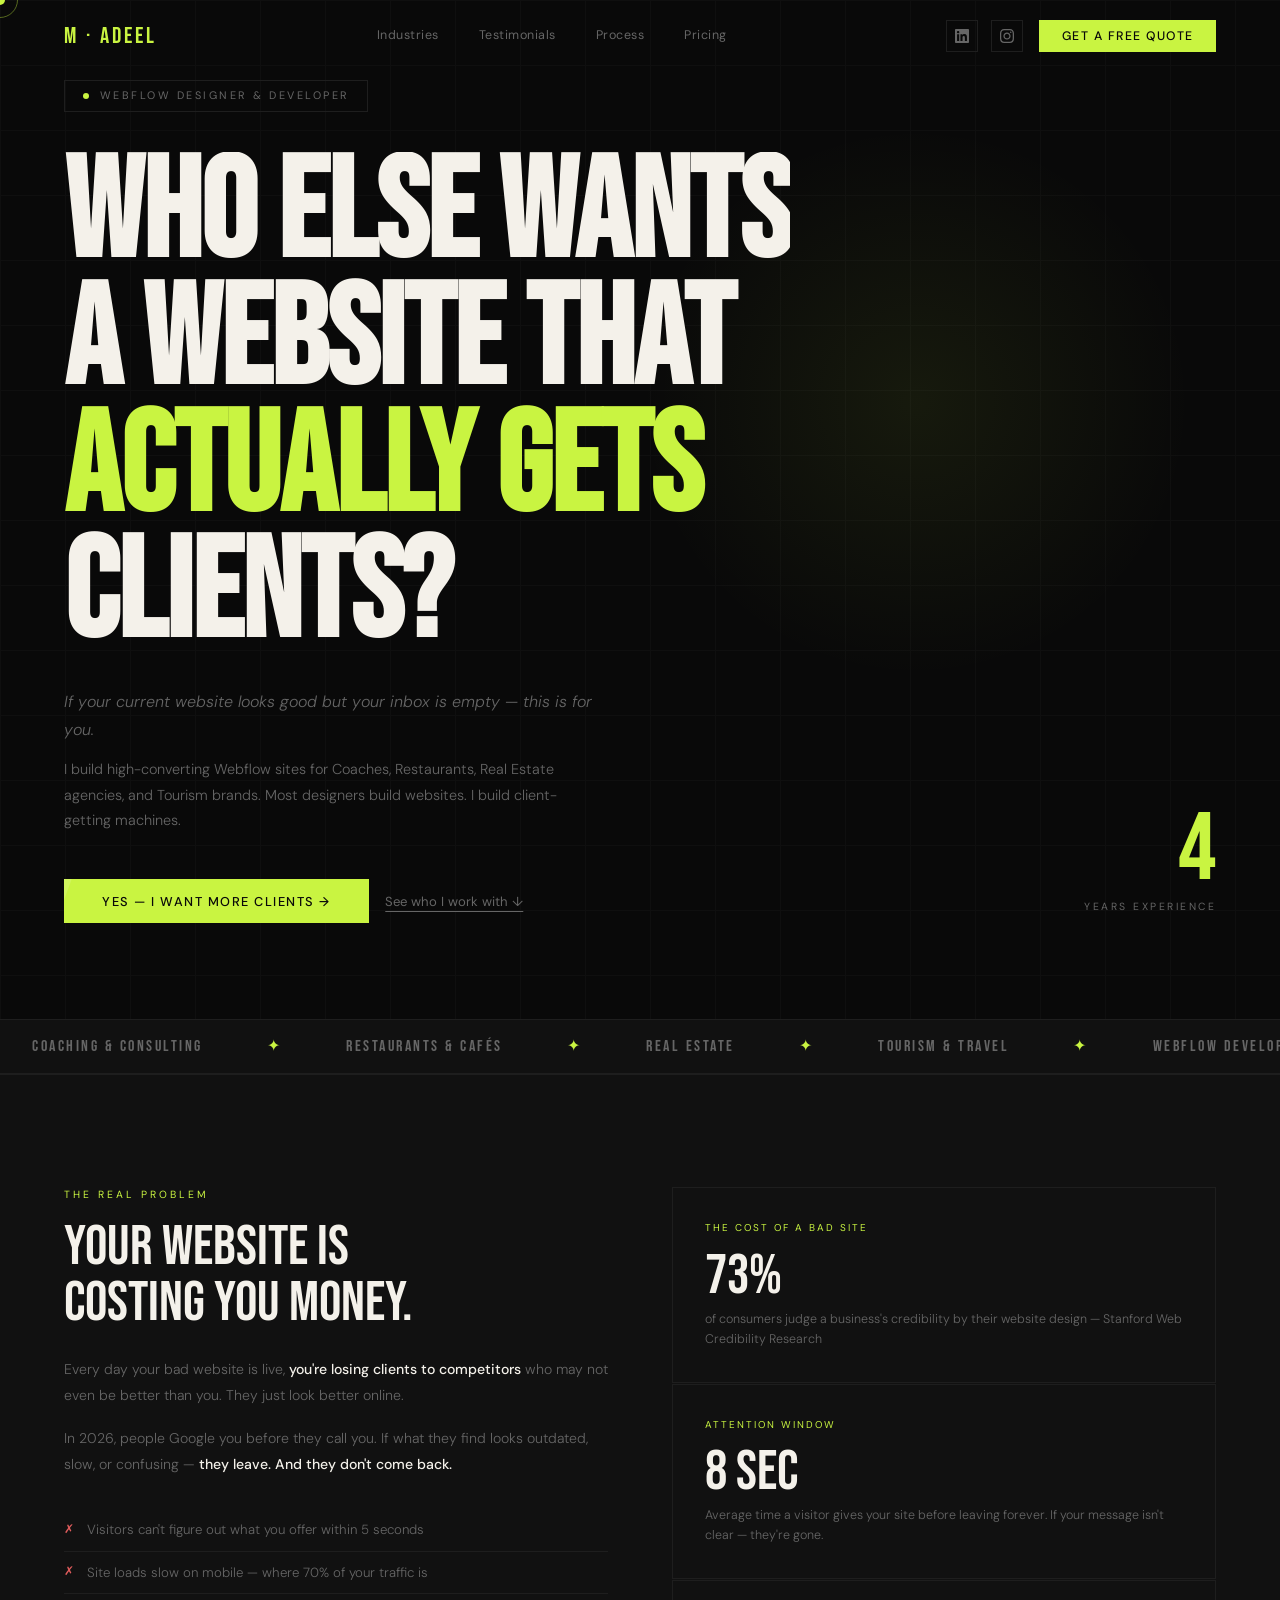
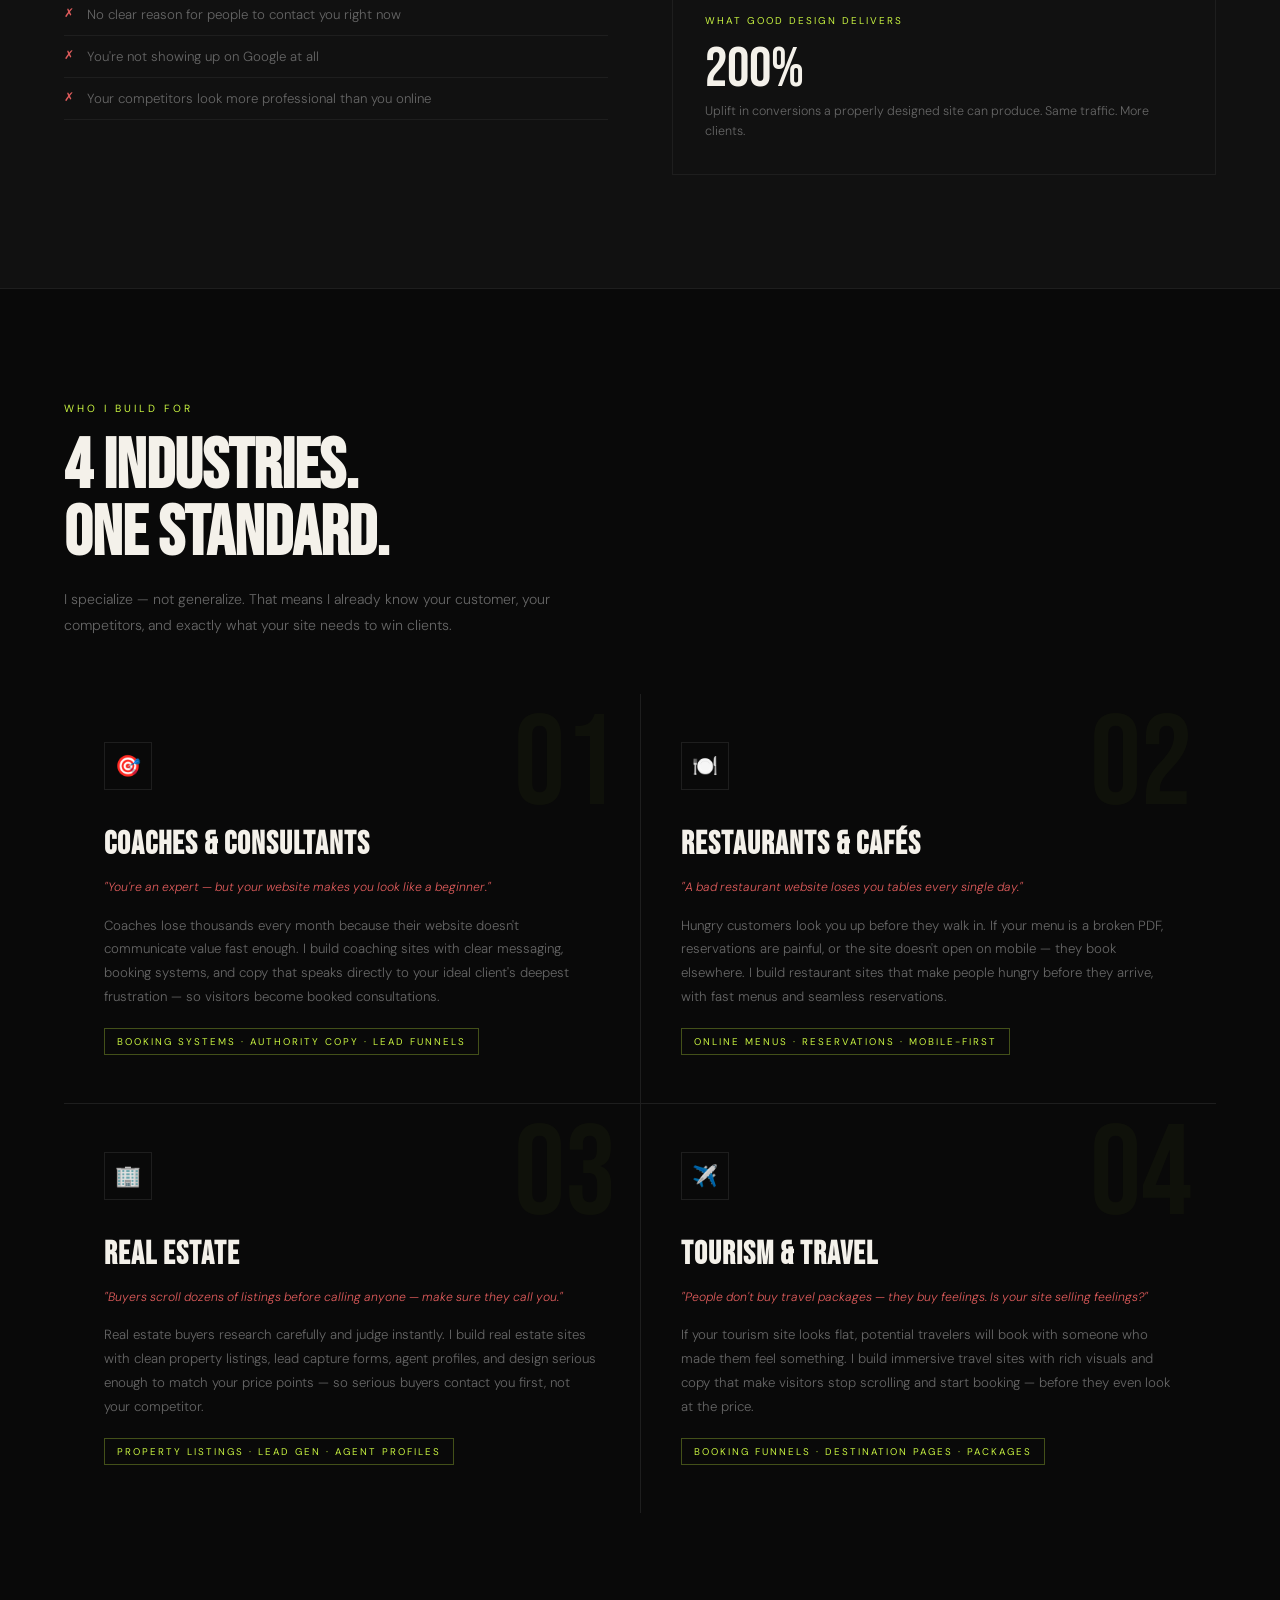
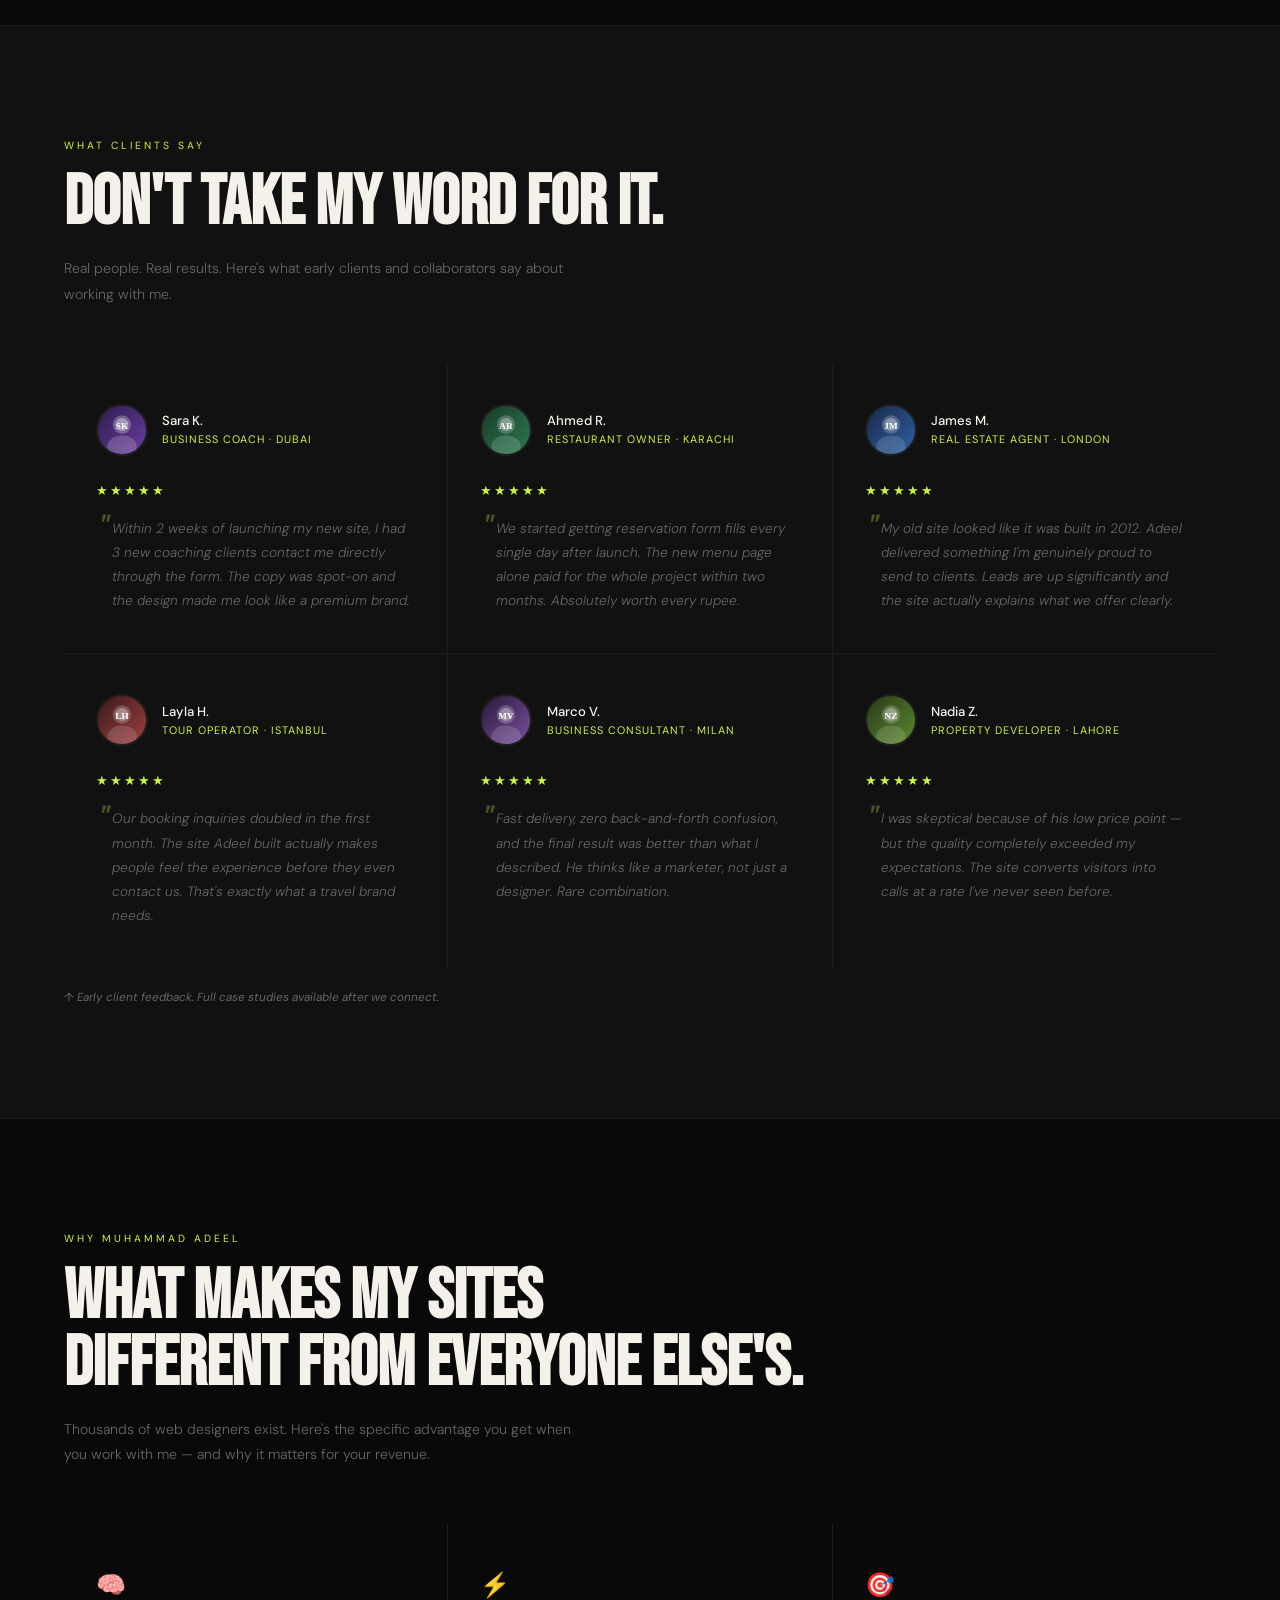
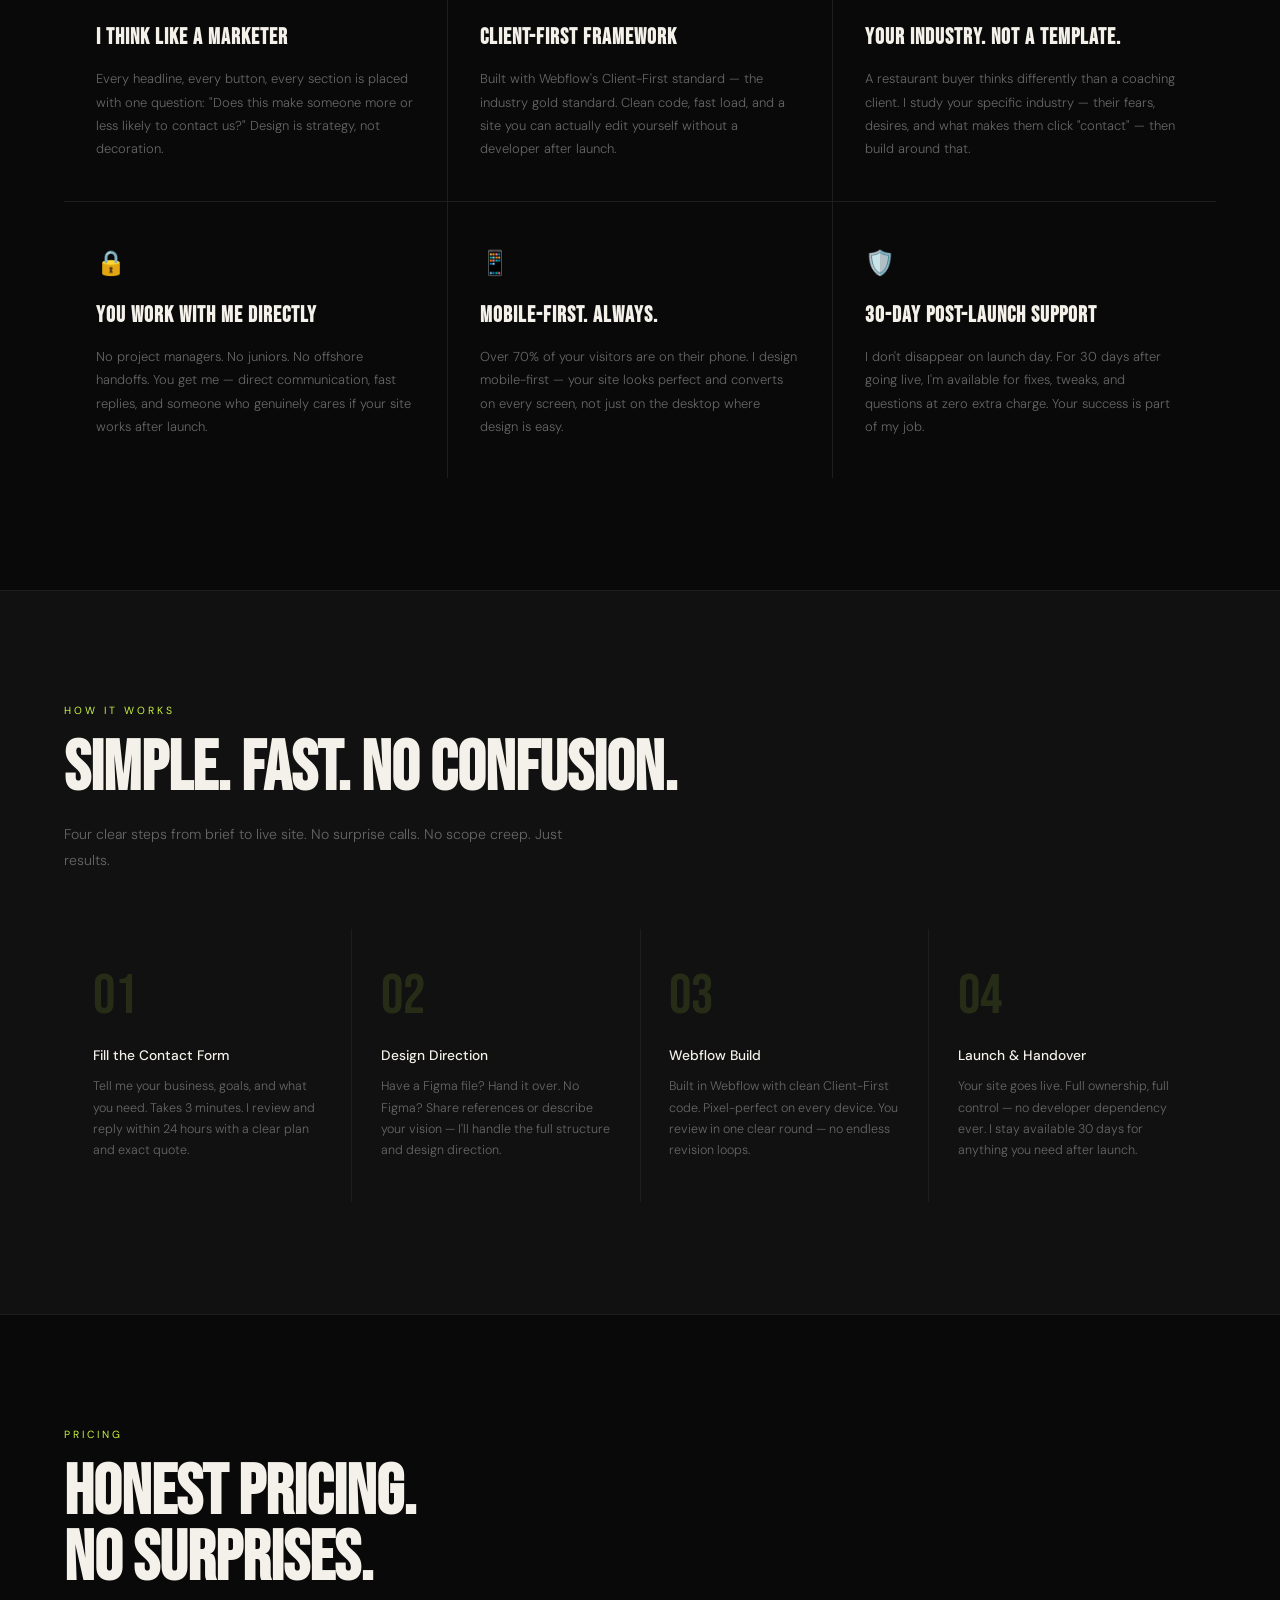
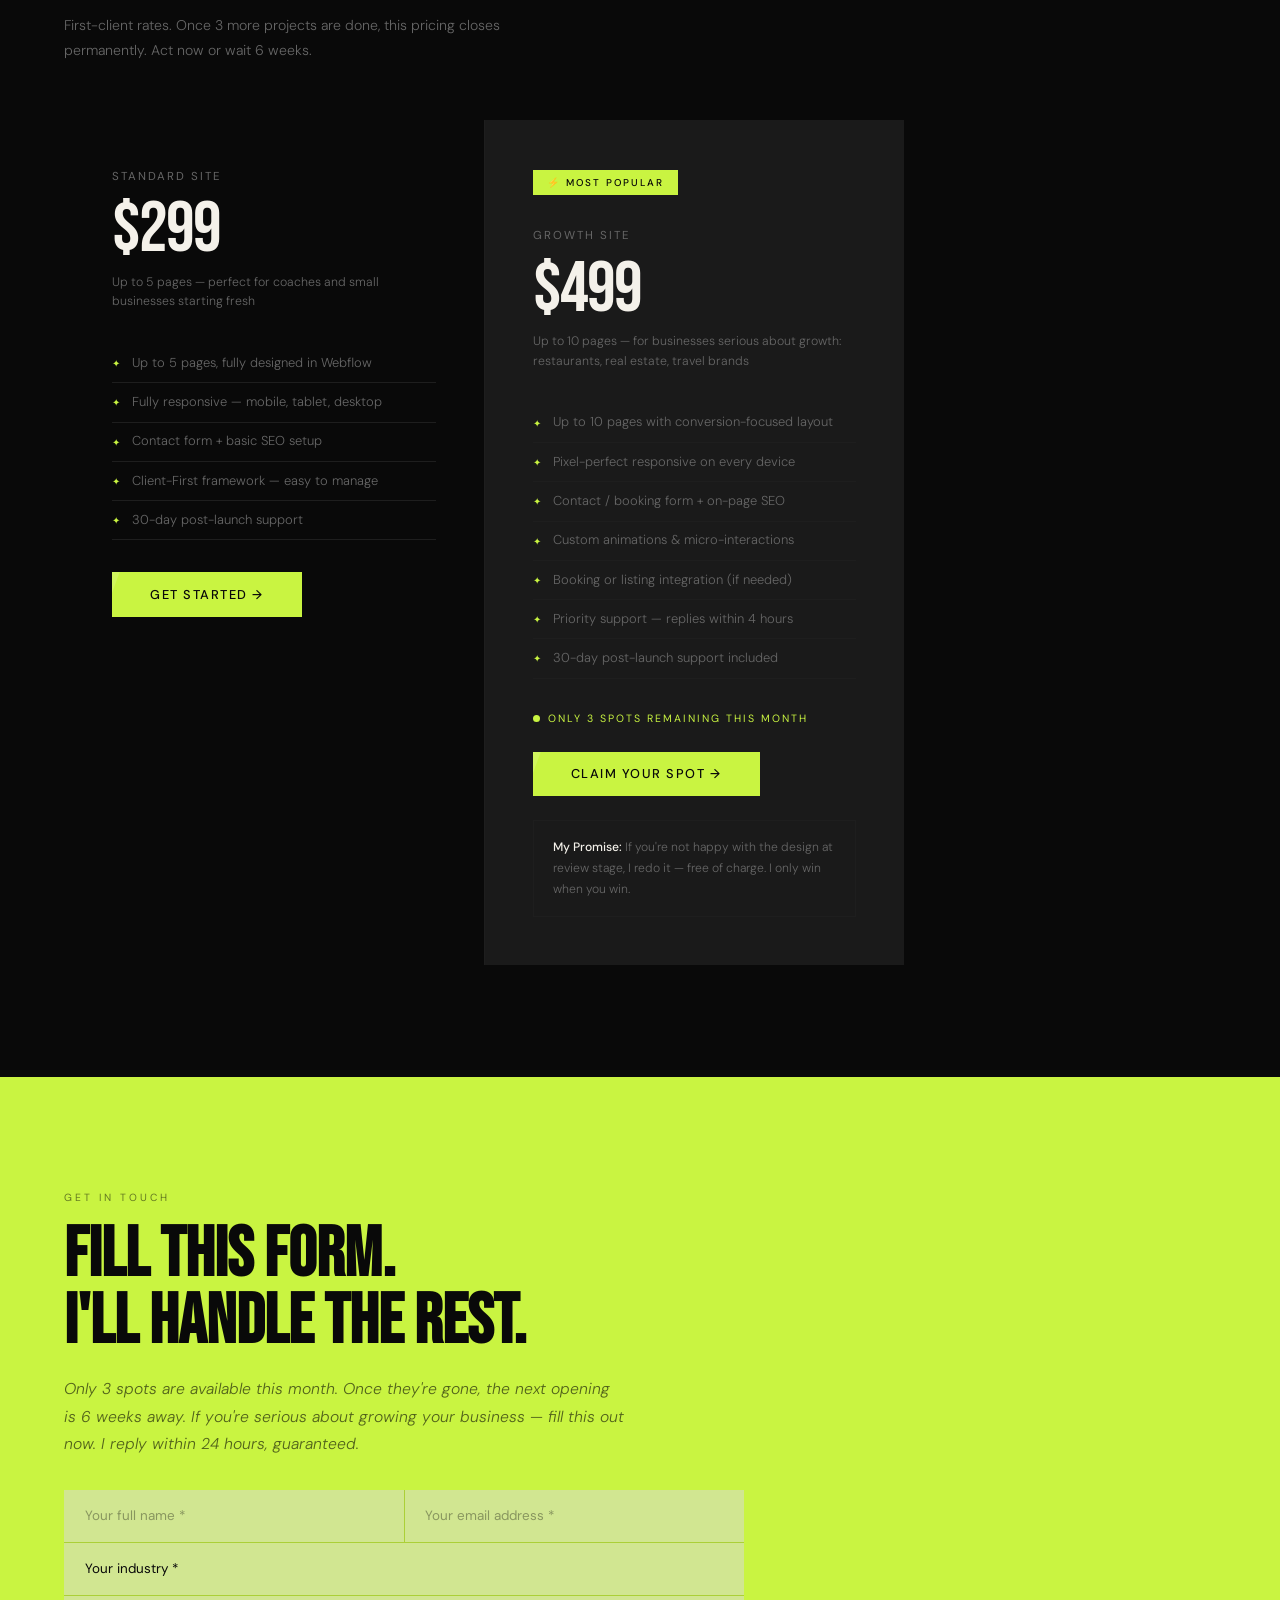
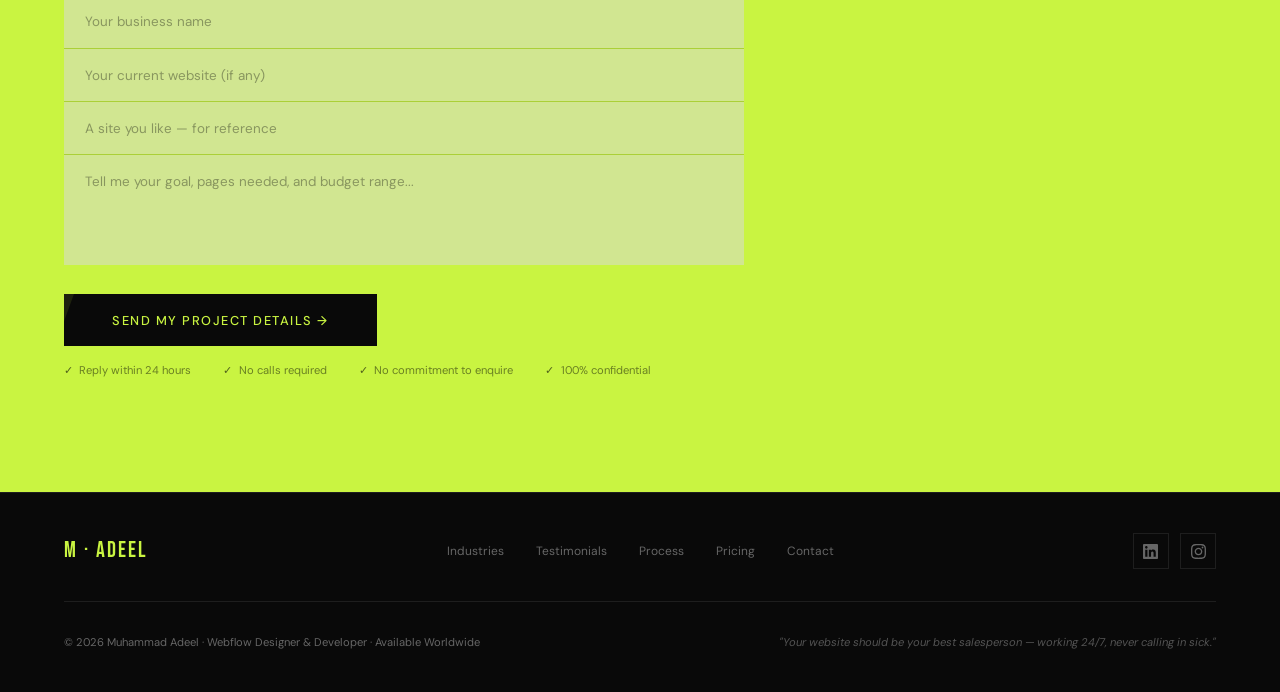
==== index.html @ 0ad1caeb "Rename index.html.html to index.html" ====
<!DOCTYPE html>
<html lang="en">
<head>
<meta charset="UTF-8"/>
<meta name="viewport" content="width=device-width, initial-scale=1.0"/>
<title>Muhammad Adeel — Webflow Designer & Developer</title>
<link href="https://fonts.googleapis.com/css2?family=Bebas+Neue&family=DM+Sans:ital,wght@0,300;0,400;0,500;1,300&display=swap" rel="stylesheet"/>
<style>
/* ═══════════════════════════════
   RESET & ROOT
═══════════════════════════════ */
*{margin:0;padding:0;box-sizing:border-box}
:root{
  --black:#090909;
  --white:#f4f1ea;
  --accent:#c9f441;
  --gray:#111;
  --gray2:#1a1a1a;
  --muted:#666;
  --border:#1e1e1e;
  --ease-out:cubic-bezier(0.22,1,0.36,1);
}
html{scroll-behavior:smooth}
body{background:var(--black);color:var(--white);font-family:'DM Sans',sans-serif;overflow-x:hidden;line-height:1.6;cursor:none}
a{color:inherit;text-decoration:none}
button{font-family:'DM Sans',sans-serif;cursor:none}

/* ═══════════════════════════════
   CUSTOM CURSOR
═══════════════════════════════ */
.cursor{
  position:fixed;width:10px;height:10px;
  background:var(--accent);border-radius:50%;
  pointer-events:none;z-index:9999;
  transform:translate(-50%,-50%);
  transition:transform 0.08s var(--ease-out),width 0.25s var(--ease-out),height 0.25s var(--ease-out),opacity 0.2s;
}
.cursor-ring{
  position:fixed;width:36px;height:36px;
  border:1px solid rgba(201,244,65,0.4);border-radius:50%;
  pointer-events:none;z-index:9998;
  transform:translate(-50%,-50%);
  transition:transform 0.18s var(--ease-out),width 0.3s var(--ease-out),height 0.3s var(--ease-out);
}
.cursor.hovered{width:6px;height:6px;opacity:0.6}
.cursor-ring.hovered{width:52px;height:52px;border-color:rgba(201,244,65,0.6)}

/* ═══════════════════════════════
   NAV
═══════════════════════════════ */
nav{
  position:fixed;top:0;left:0;right:0;z-index:500;
  padding:1.1rem 4rem;
  display:flex;align-items:center;justify-content:space-between;
  border-bottom:1px solid transparent;
  transition:border-color 0.4s,background 0.4s,backdrop-filter 0.4s;
}
nav.scrolled{
  border-bottom-color:var(--border);
  background:rgba(9,9,9,0.97);backdrop-filter:blur(16px);
}
.logo{
  font-family:'Bebas Neue',sans-serif;font-size:1.45rem;
  letter-spacing:3px;color:var(--accent);
  transition:letter-spacing 0.3s var(--ease-out);
}
.logo:hover{letter-spacing:5px}
.nav-links{display:flex;gap:2.5rem;font-size:.78rem;letter-spacing:.5px;color:var(--muted)}
.nav-links a{
  position:relative;transition:color 0.2s;
}
.nav-links a::after{
  content:'';position:absolute;bottom:-3px;left:0;right:0;
  height:1px;background:var(--accent);
  transform:scaleX(0);transform-origin:left;
  transition:transform 0.3s var(--ease-out);
}
.nav-links a:hover{color:var(--white)}
.nav-links a:hover::after{transform:scaleX(1)}
.nav-social{display:flex;gap:.8rem;align-items:center}
.nav-social a{
  display:flex;align-items:center;justify-content:center;
  width:32px;height:32px;border:1px solid var(--border);
  transition:border-color 0.2s,background 0.2s,transform 0.2s;
}
.nav-social a:hover{border-color:var(--accent);background:var(--accent);transform:translateY(-2px)}
.nav-social a:hover svg{fill:var(--black)}
.nav-social svg{width:14px;height:14px;fill:var(--muted);transition:fill 0.2s}
.nav-right{display:flex;align-items:center;gap:1rem}
.nav-cta{
  background:var(--accent);color:var(--black);
  padding:.48rem 1.4rem;font-size:.77rem;font-weight:500;
  letter-spacing:1.5px;text-transform:uppercase;border:none;
  transition:transform 0.2s var(--ease-out),box-shadow 0.2s;
}
.nav-cta:hover{transform:translateY(-2px);box-shadow:0 8px 24px rgba(201,244,65,0.25)}
.nav-cta:active{transform:translateY(0)}

/* ═══════════════════════════════
   HERO
═══════════════════════════════ */
.hero{
  min-height:100vh;display:flex;align-items:flex-end;
  padding:0 4rem 6rem;position:relative;overflow:hidden;
  padding-top:80px; /* clears fixed nav height */
}
.hero-grid{
  position:absolute;inset:0;
  background-image:linear-gradient(var(--border) 1px,transparent 1px),linear-gradient(90deg,var(--border) 1px,transparent 1px);
  background-size:65px 65px;opacity:.3;
  animation:gridshift 20s linear infinite;
}
@keyframes gridshift{from{background-position:0 0}to{background-position:65px 65px}}
.hero-glow{
  position:absolute;top:10%;right:5%;
  width:600px;height:600px;
  background:radial-gradient(circle,rgba(201,244,65,.07) 0%,transparent 65%);
  pointer-events:none;
  animation:breathe 6s ease-in-out infinite;
}
@keyframes breathe{0%,100%{transform:scale(1);opacity:1}50%{transform:scale(1.1);opacity:.7}}
.hero-content{position:relative;z-index:2;max-width:980px}
.hero-eyebrow{
  display:inline-flex;align-items:center;gap:.7rem;
  border:1px solid var(--border);
  font-size:.68rem;letter-spacing:2.5px;text-transform:uppercase;
  color:var(--muted);padding:.4rem 1.1rem;margin-bottom:2.5rem;
  opacity:0;animation:fadeUp 0.8s 0.2s var(--ease-out) forwards;
}
.hero-eyebrow .dot{
  width:6px;height:6px;background:var(--accent);border-radius:50%;
  animation:blink 2s ease-in-out infinite;
}
.hero-title{
  font-family:'Bebas Neue',sans-serif;
  font-size:clamp(4.5rem,11vw,10.5rem);
  line-height:.9;letter-spacing:-1px;margin-bottom:1.8rem;
  overflow:hidden;
}
.hero-title .line{
  display:block;opacity:0;transform:translateY(110%);
}
.hero-title .line:nth-child(1){animation:lineUp 0.9s 0.4s var(--ease-out) forwards}
.hero-title .line:nth-child(2){animation:lineUp 0.9s 0.55s var(--ease-out) forwards}
.hero-title .line:nth-child(3){animation:lineUp 0.9s 0.7s var(--ease-out) forwards}
.hero-title .line:nth-child(4){animation:lineUp 0.9s 0.85s var(--ease-out) forwards}
.hero-title .accent{color:var(--accent)}
.hero-hook{
  font-size:1rem;font-style:italic;color:var(--muted);
  max-width:540px;line-height:1.75;margin-bottom:.8rem;font-weight:300;
  opacity:0;animation:fadeUp 0.8s 1s var(--ease-out) forwards;
}
.hero-sub{
  font-size:.9rem;color:var(--muted);max-width:500px;
  line-height:1.8;margin-bottom:2.8rem;font-weight:300;
  opacity:0;animation:fadeUp 0.8s 1.15s var(--ease-out) forwards;
}
.hero-btns{
  display:flex;gap:1rem;align-items:center;flex-wrap:wrap;
  opacity:0;animation:fadeUp 0.8s 1.3s var(--ease-out) forwards;
}
.btn-primary{
  background:var(--accent);color:var(--black);
  padding:.85rem 2.4rem;font-size:.8rem;font-weight:500;
  letter-spacing:1.5px;text-transform:uppercase;border:none;display:inline-block;
  position:relative;overflow:hidden;
  transition:transform 0.2s var(--ease-out),box-shadow 0.2s;
}
.btn-primary::after{
  content:'';position:absolute;inset:0;
  background:rgba(255,255,255,0.15);
  transform:translateX(-100%) skewX(-20deg);
  transition:transform 0.5s var(--ease-out);
}
.btn-primary:hover::after{transform:translateX(110%) skewX(-20deg)}
.btn-primary:hover{transform:translateY(-3px);box-shadow:0 12px 32px rgba(201,244,65,0.3)}
.btn-ghost{
  border:none;color:var(--muted);background:none;
  font-size:.82rem;text-decoration:underline;
  text-underline-offset:5px;display:inline-block;
  transition:color 0.2s;
}
.btn-ghost:hover{color:var(--white)}
.hero-badge{
  position:absolute;right:4rem;bottom:6.5rem;text-align:right;
  opacity:0;animation:fadeUp 0.8s 1.5s var(--ease-out) forwards;
}
.hero-badge .num{
  font-family:'Bebas Neue',sans-serif;font-size:6rem;
  color:var(--accent);line-height:1;
}
.hero-badge .label{
  font-size:.65rem;letter-spacing:2.5px;text-transform:uppercase;color:var(--muted);
}
@keyframes fadeUp{from{opacity:0;transform:translateY(20px)}to{opacity:1;transform:translateY(0)}}
@keyframes lineUp{from{opacity:0;transform:translateY(110%)}to{opacity:1;transform:translateY(0)}}

/* ═══════════════════════════════
   MARQUEE
═══════════════════════════════ */
.marquee-wrap{
  border-top:1px solid var(--border);border-bottom:1px solid var(--border);
  padding:.85rem 0;overflow:hidden;background:var(--gray);
}
.marquee-inner{display:flex;white-space:nowrap;animation:ticker 22s linear infinite}
.marquee-inner span{font-family:'Bebas Neue',sans-serif;font-size:1rem;letter-spacing:2.5px;color:var(--muted);padding:0 2rem}
.marquee-inner .dot{color:var(--accent)}
@keyframes ticker{from{transform:translateX(0)}to{transform:translateX(-50%)}}

/* ═══════════════════════════════
   SECTION COMMONS
═══════════════════════════════ */
section{padding:7rem 4rem}
.s-label{font-size:.65rem;letter-spacing:3px;text-transform:uppercase;color:var(--accent);margin-bottom:1rem}
.s-title{font-family:'Bebas Neue',sans-serif;font-size:clamp(2.8rem,5.5vw,5rem);line-height:.95;margin-bottom:1.2rem}
.s-sub{font-size:.88rem;color:var(--muted);max-width:520px;line-height:1.82;margin-bottom:3.5rem;font-weight:300}

/* ═══════════════════════════════
   PAIN SECTION
═══════════════════════════════ */
.pain{background:var(--gray);border-top:1px solid var(--border)}
.pain-inner{display:grid;grid-template-columns:1fr 1fr;gap:4rem;align-items:start}
.pain-copy .big-q{font-family:'Bebas Neue',sans-serif;font-size:3.5rem;line-height:1;margin-bottom:1.5rem}
.pain-copy p{font-size:.88rem;color:var(--muted);line-height:1.88;margin-bottom:1rem;font-weight:300}
.pain-copy strong{color:var(--white);font-weight:500}
.pain-list{list-style:none;margin-top:2rem}
.pain-list li{
  font-size:.83rem;color:var(--muted);
  padding:.62rem 0;border-bottom:1px solid var(--border);
  display:flex;gap:.8rem;align-items:flex-start;font-weight:300;
  transition:color 0.2s,padding-left 0.2s;
}
.pain-list li:hover{color:var(--white);padding-left:.5rem}
.pain-list li::before{content:'✗';color:#e05c5c;font-size:.72rem;margin-top:.1rem;flex-shrink:0}
.proof-box{
  border:1px solid var(--border);padding:2rem;margin-bottom:1px;
  position:relative;overflow:hidden;
  transition:border-color 0.3s,transform 0.3s var(--ease-out);
}
.proof-box::before{
  content:'';position:absolute;inset:0;
  background:var(--accent);transform:scaleX(0);transform-origin:left;
  transition:transform 0.5s var(--ease-out);z-index:0;opacity:0.04;
}
.proof-box:hover{border-color:rgba(201,244,65,.35);transform:translateX(4px)}
.proof-box:hover::before{transform:scaleX(1)}
.proof-box>*{position:relative;z-index:1}
.proof-box .proof-label{font-size:.62px;letter-spacing:2px;text-transform:uppercase;color:var(--accent);margin-bottom:.8rem;font-size:.62rem}
.proof-box .proof-num{font-family:'Bebas Neue',sans-serif;font-size:3.5rem;line-height:1;color:var(--white);margin-bottom:.3rem}
.proof-box .proof-text{font-size:.78rem;color:var(--muted);font-weight:300}

/* ═══════════════════════════════
   INDUSTRIES
═══════════════════════════════ */
.industries{background:var(--black);border-top:1px solid var(--border)}
.ind-grid{display:grid;grid-template-columns:repeat(2,1fr);gap:1px;background:var(--border)}
.ind-card{
  background:var(--black);padding:3rem 2.5rem;
  position:relative;overflow:hidden;
  transition:background 0.35s;
}
.ind-card::after{
  content:'';position:absolute;bottom:0;left:0;right:0;
  height:2px;background:var(--accent);
  transform:scaleX(0);transform-origin:left;
  transition:transform 0.45s var(--ease-out);
}
.ind-card:hover{background:var(--gray2)}
.ind-card:hover::after{transform:scaleX(1)}
.ind-bg-num{
  font-family:'Bebas Neue',sans-serif;font-size:8rem;
  color:rgba(201,244,65,.035);position:absolute;top:.5rem;right:1.5rem;
  line-height:1;pointer-events:none;
  transition:color 0.4s,transform 0.4s var(--ease-out);
}
.ind-card:hover .ind-bg-num{color:rgba(201,244,65,.07);transform:scale(1.05)}
.ind-icon{
  width:48px;height:48px;border:1px solid var(--border);
  display:flex;align-items:center;justify-content:center;
  font-size:1.3rem;margin-bottom:1.8rem;
  transition:border-color 0.3s,transform 0.3s var(--ease-out);
}
.ind-card:hover .ind-icon{border-color:var(--accent);transform:rotate(-5deg) scale(1.1)}
.ind-card h3{font-family:'Bebas Neue',sans-serif;font-size:2rem;letter-spacing:1px;margin-bottom:.5rem}
.pain-hook{font-size:.76rem;color:#e05c5c;font-style:italic;margin-bottom:1rem;font-weight:300}
.ind-card p{font-size:.83rem;color:var(--muted);line-height:1.8;font-weight:300}
.ind-pill{
  display:inline-block;border:1px solid rgba(201,244,65,.3);
  color:var(--accent);font-size:.61rem;
  letter-spacing:2px;text-transform:uppercase;
  padding:.28rem .75rem;margin-top:1.2rem;
  transition:background 0.2s,color 0.2s;
}
.ind-pill:hover{background:var(--accent);color:var(--black)}

/* ═══════════════════════════════
   TESTIMONIALS with avatars
═══════════════════════════════ */
.proof-section{background:var(--gray);border-top:1px solid var(--border)}
.proof-grid{display:grid;grid-template-columns:repeat(3,1fr);gap:1px;background:var(--border)}
.proof-card{
  background:var(--gray);padding:2.5rem 2rem;
  transition:background 0.3s;position:relative;
}
.proof-card:hover{background:var(--gray2)}
/* Avatar image with initials fallback */
.avatar-wrap{display:flex;align-items:center;gap:.9rem;margin-bottom:1.5rem}
.avatar{
  width:52px;height:52px;border-radius:50%;
  overflow:hidden;border:2px solid var(--border);
  flex-shrink:0;position:relative;
  transition:border-color 0.3s,transform 0.3s var(--ease-out);
}
.proof-card:hover .avatar{border-color:var(--accent);transform:scale(1.06)}
.avatar img{width:100%;height:100%;object-fit:cover}
/* Fallback SVG avatars — unique for each person */
.av-sara{background:linear-gradient(135deg,#2d1b4e,#6b3fa0)}
.av-ahmed{background:linear-gradient(135deg,#1a3a2a,#2d7a4f)}
.av-james{background:linear-gradient(135deg,#1a2a4a,#2d5fa0)}
.av-layla{background:linear-gradient(135deg,#3a1a1a,#a04040)}
.av-marco{background:linear-gradient(135deg,#2a1a3a,#7a4fa0)}
.av-initial{
  width:100%;height:100%;
  display:flex;align-items:center;justify-content:center;
  font-family:'Bebas Neue',sans-serif;font-size:1.3rem;
  color:rgba(255,255,255,0.9);
}
.avatar-info{}
.avatar-name{font-size:.82rem;font-weight:500;color:var(--white)}
.avatar-role{font-size:.68rem;color:var(--accent);letter-spacing:1px;text-transform:uppercase}
.stars{color:var(--accent);font-size:.82rem;margin-bottom:1rem;letter-spacing:2px}
.quote{
  font-size:.85rem;color:var(--muted);line-height:1.78;
  font-style:italic;margin-bottom:0;font-weight:300;
  position:relative;padding-left:1rem;
}
.quote::before{
  content:'"';
  position:absolute;left:0;top:-.3rem;
  font-family:'Bebas Neue',sans-serif;font-size:2rem;
  color:rgba(201,244,65,0.3);line-height:1;
}

/* ═══════════════════════════════
   WHY
═══════════════════════════════ */
.why{background:var(--black);border-top:1px solid var(--border)}
.why-grid{display:grid;grid-template-columns:repeat(3,1fr);gap:1px;background:var(--border)}
.why-card{
  background:var(--black);padding:2.5rem 2rem;
  border-top:2px solid transparent;
  transition:border-color 0.3s,background 0.3s,transform 0.3s var(--ease-out);
}
.why-card:hover{border-top-color:var(--accent);background:var(--gray2);transform:translateY(-4px)}
.wicon{font-size:1.5rem;margin-bottom:1rem;display:block;transition:transform 0.3s var(--ease-out)}
.why-card:hover .wicon{transform:scale(1.2) rotate(-5deg)}
.why-card h4{font-family:'Bebas Neue',sans-serif;font-size:1.4rem;letter-spacing:1px;margin-bottom:.7rem}
.why-card p{font-size:.81rem;color:var(--muted);line-height:1.8;font-weight:300}

/* ═══════════════════════════════
   PROCESS
═══════════════════════════════ */
.process{background:var(--gray);border-top:1px solid var(--border)}
.proc-grid{display:grid;grid-template-columns:repeat(4,1fr);gap:1px;background:var(--border)}
.proc-step{
  background:var(--gray);padding:2.5rem 1.8rem;
  position:relative;overflow:hidden;
  transition:background 0.3s;
}
.proc-step::before{
  content:'';position:absolute;top:0;left:0;right:0;
  height:1px;background:var(--accent);
  transform:scaleX(0);transform-origin:left;
  transition:transform 0.5s var(--ease-out);
}
.proc-step:hover::before{transform:scaleX(1)}
.proc-step:hover{background:var(--gray2)}
.pnum{
  font-family:'Bebas Neue',sans-serif;font-size:3.5rem;
  color:rgba(201,244,65,.12);line-height:1;margin-bottom:1.2rem;
  transition:color 0.3s;
}
.proc-step:hover .pnum{color:rgba(201,244,65,.25)}
.proc-step h4{font-size:.86rem;font-weight:500;margin-bottom:.6rem}
.proc-step p{font-size:.78rem;color:var(--muted);line-height:1.72;font-weight:300}

/* ═══════════════════════════════
   PRICING
═══════════════════════════════ */
.pricing{background:var(--black);border-top:1px solid var(--border)}
.price-layout{display:grid;grid-template-columns:1fr 1fr;gap:1px;background:var(--border);max-width:840px}
.price-box{
  background:var(--black);padding:3rem;
  transition:background 0.3s;
}
.price-box.featured{background:var(--gray2)}
.price-box:hover{background:var(--gray2)}
.price-badge{
  background:var(--accent);color:var(--black);
  font-size:.62rem;letter-spacing:2px;text-transform:uppercase;
  padding:.3rem .9rem;display:inline-block;margin-bottom:2rem;font-weight:500;
}
.price-name{font-size:.72rem;letter-spacing:2px;text-transform:uppercase;color:var(--muted);margin-bottom:.5rem}
.price-num{font-family:'Bebas Neue',sans-serif;font-size:4.5rem;letter-spacing:-2px;line-height:1;margin-bottom:.4rem}
.price-note{font-size:.77rem;color:var(--muted);margin-bottom:2rem;font-weight:300}
.feat-list{list-style:none;margin-bottom:2rem}
.feat-list li{
  font-size:.81rem;color:var(--muted);
  padding:.55rem 0;border-bottom:1px solid var(--border);
  display:flex;gap:.75rem;align-items:flex-start;font-weight:300;
  transition:color 0.2s,padding-left 0.2s;
}
.feat-list li:hover{color:var(--white);padding-left:.3rem}
.feat-list li::before{content:'✦';color:var(--accent);font-size:.6rem;margin-top:.2rem;flex-shrink:0}
.spots{font-size:.66rem;letter-spacing:2px;text-transform:uppercase;color:var(--accent);margin-bottom:1.5rem}
.spots span{
  display:inline-block;width:7px;height:7px;background:var(--accent);
  border-radius:50%;margin-right:.5rem;animation:blink 1.6s ease-in-out infinite;
}
@keyframes blink{0%,100%{opacity:1}50%{opacity:.2}}
.price-guarantee{margin-top:1.5rem;border:1px solid var(--border);padding:1rem 1.2rem}
.price-guarantee p{font-size:.76rem;color:var(--muted);line-height:1.72;font-weight:300}
.price-guarantee strong{color:var(--white);font-weight:500}

/* ═══════════════════════════════
   CONTACT
═══════════════════════════════ */
.contact{background:var(--accent);border-top:1px solid transparent;padding:7rem 4rem}
.contact .s-label{color:rgba(0,0,0,.5)}
.contact .s-title{color:var(--black)}
.contact-hook{
  font-size:.98rem;color:rgba(0,0,0,.6);font-style:italic;
  max-width:560px;line-height:1.75;margin-bottom:2rem;font-weight:300;
}
.c-form{
  display:grid;grid-template-columns:1fr 1fr;
  gap:1px;background:rgba(0,0,0,.15);max-width:680px;
}
.c-form input,.c-form select,.c-form textarea{
  background:rgba(255,255,255,.45);border:none;
  padding:1.1rem 1.3rem;font-family:'DM Sans',sans-serif;
  font-size:.84rem;color:var(--black);outline:none;width:100%;
  transition:background 0.2s;
}
.c-form input:focus,.c-form select:focus,.c-form textarea:focus{background:rgba(255,255,255,.75)}
.c-form input::placeholder,.c-form textarea::placeholder{color:rgba(0,0,0,.35)}
.c-form select{cursor:none;appearance:none;-webkit-appearance:none}
.c-form select option{background:var(--black);color:var(--white)}
.c-form .full{grid-column:1/-1}
.c-form textarea{height:110px;resize:none}
.c-submit{
  background:var(--black);color:var(--accent);
  border:none;padding:1.1rem 3rem;
  font-size:.8rem;font-weight:500;letter-spacing:1.5px;text-transform:uppercase;
  margin-top:1.8rem;display:inline-block;
  position:relative;overflow:hidden;
  transition:transform 0.2s var(--ease-out),box-shadow 0.2s;
}
.c-submit::after{
  content:'';position:absolute;inset:0;
  background:rgba(201,244,65,0.1);
  transform:translateX(-100%) skewX(-20deg);
  transition:transform 0.5s var(--ease-out);
}
.c-submit:hover::after{transform:translateX(110%) skewX(-20deg)}
.c-submit:hover{transform:translateY(-2px);box-shadow:0 12px 32px rgba(0,0,0,0.25)}
.form-reassure{display:flex;gap:2rem;margin-top:1rem;flex-wrap:wrap}
.form-reassure span{
  font-size:.7rem;color:rgba(0,0,0,.48);
  display:flex;align-items:center;gap:.4rem;
}
.form-reassure span::before{content:'✓';color:rgba(0,0,0,.6)}

/* ═══════════════════════════════
   FOOTER
═══════════════════════════════ */
footer{
  background:var(--black);border-top:1px solid var(--border);
  padding:2.5rem 4rem;
}
.footer-inner{
  display:flex;justify-content:space-between;align-items:center;
  flex-wrap:wrap;gap:1.5rem;
  padding-bottom:2rem;margin-bottom:2rem;
  border-bottom:1px solid var(--border);
}
.f-logo{font-family:'Bebas Neue',sans-serif;font-size:1.4rem;letter-spacing:2px;color:var(--accent)}
.footer-links{display:flex;gap:2rem}
.footer-links a{
  font-size:.75rem;color:var(--muted);
  transition:color 0.2s;
}
.footer-links a:hover{color:var(--white)}
.footer-social{display:flex;gap:.7rem}
.footer-social a{
  display:flex;align-items:center;justify-content:center;
  width:36px;height:36px;border:1px solid var(--border);
  transition:border-color 0.2s,background 0.2s,transform 0.25s var(--ease-out);
}
.footer-social a:hover{border-color:var(--accent);background:rgba(201,244,65,.08);transform:translateY(-3px)}
.footer-social a:hover svg{fill:var(--accent)}
.footer-social svg{width:15px;height:15px;fill:var(--muted);transition:fill 0.2s}
.footer-bottom{display:flex;justify-content:space-between;align-items:center;flex-wrap:wrap;gap:1rem}
.footer-bottom p{font-size:.7rem;color:var(--muted)}
.footer-bottom em{font-style:italic;color:rgba(102,102,102,.8)}

/* ═══════════════════════════════
   SCROLL REVEAL
═══════════════════════════════ */
.reveal{
  opacity:0;transform:translateY(22px);
  transition:opacity 0.7s var(--ease-out),transform 0.7s var(--ease-out);
}
.reveal.delay-1{transition-delay:0.1s}
.reveal.delay-2{transition-delay:0.2s}
.reveal.delay-3{transition-delay:0.3s}
.reveal.visible{opacity:1;transform:translateY(0)}

/* ═══════════════════════════════
   RESPONSIVE
═══════════════════════════════ */
@keyframes shake{0%,100%{transform:translateX(0)}20%{transform:translateX(-6px)}40%{transform:translateX(6px)}60%{transform:translateX(-4px)}80%{transform:translateX(4px)}}

/* ═══════════════════════════════
   RESPONSIVE — FULL
═══════════════════════════════ */

/* Tablet — 768px to 900px */
@media(max-width:900px){
  nav{padding:1rem 1.5rem}
  .nav-links{display:none}
  section{padding:5rem 1.5rem}
  .hero{padding:80px 1.5rem 5rem}
  .hero-badge{position:static;text-align:left;margin-top:1.5rem}
  .ind-grid,.why-grid,.proc-grid{grid-template-columns:1fr 1fr}
  .proof-grid{grid-template-columns:1fr 1fr}
  .pain-inner,.price-layout{grid-template-columns:1fr}
  .c-form{grid-template-columns:1fr}
  .c-form .full{grid-column:1}
  body{cursor:auto}
  .cursor,.cursor-ring{display:none}
}

/* Mobile — up to 600px */
@media(max-width:600px){
  nav{padding:.9rem 1.2rem}
  .nav-links,.nav-social{display:none}
  .logo{font-size:1.2rem}
  .nav-cta{padding:.4rem 1rem;font-size:.7rem}

  section{padding:4rem 1.2rem}

  .hero{padding:75px 1.2rem 4rem;align-items:flex-start;flex-direction:column;justify-content:flex-end}
  .hero-title{font-size:clamp(3rem,14vw,5rem)}
  .hero-eyebrow{font-size:.6rem;padding:.35rem .8rem}
  .hero-sub{font-size:.82rem}
  .hero-hook{font-size:.88rem}
  .hero-btns{flex-direction:column;align-items:flex-start;gap:.75rem}
  .btn-primary{width:100%;text-align:center;padding:.85rem 1.5rem}
  .hero-badge{margin-top:1.2rem}
  .hero-badge .num{font-size:4rem}

  .marquee-inner span{font-size:.8rem;padding:0 1rem}

  .s-title{font-size:clamp(2.2rem,9vw,3.5rem)}
  .s-sub{font-size:.82rem}

  .pain-inner{grid-template-columns:1fr;gap:2rem}
  .proof-box .proof-num{font-size:2.5rem}
  .big-q{font-size:2.5rem}

  .ind-grid,.why-grid,.proc-grid,.proof-grid{grid-template-columns:1fr}
  .ind-card{padding:2rem 1.5rem}
  .why-card{padding:1.8rem 1.5rem}
  .proc-step{padding:1.8rem 1.5rem}
  .proof-card{padding:2rem 1.5rem}

  .price-layout{grid-template-columns:1fr}
  .price-box{padding:2rem 1.5rem}
  .price-num{font-size:3.5rem}

  .contact{padding:4rem 1.2rem}
  .c-form{grid-template-columns:1fr}
  .c-form .full{grid-column:1}
  .c-submit{width:100%;text-align:center;padding:1rem}
  .form-reassure{flex-direction:column;gap:.5rem}

  .footer-inner{flex-direction:column;align-items:flex-start;gap:1.5rem}
  .footer-links{flex-wrap:wrap;gap:1rem}
  .footer-bottom{flex-direction:column;align-items:flex-start}
}
</style>
</head>
<body>

<!-- CURSOR -->
<div class="cursor" id="cursor"></div>
<div class="cursor-ring" id="cursor-ring"></div>

<!-- ══════ NAV ══════ -->
<nav id="navbar">
  <div class="logo">M · ADEEL</div>
  <div class="nav-links">
    <a href="#industries">Industries</a>
    <a href="#proof-section">Testimonials</a>
    <a href="#process">Process</a>
    <a href="#pricing">Pricing</a>
  </div>
  <div class="nav-right">
    <div class="nav-social">
      <!-- LinkedIn -->
      <a href="https://linkedin.com/in/muhammad-adeel" target="_blank" title="LinkedIn" aria-label="LinkedIn">
        <svg viewBox="0 0 24 24" xmlns="http://www.w3.org/2000/svg"><path d="M20.447 20.452h-3.554v-5.569c0-1.328-.027-3.037-1.852-3.037-1.853 0-2.136 1.445-2.136 2.939v5.667H9.351V9h3.414v1.561h.046c.477-.9 1.637-1.85 3.37-1.85 3.601 0 4.267 2.37 4.267 5.455v6.286zM5.337 7.433c-1.144 0-2.063-.926-2.063-2.065 0-1.138.92-2.063 2.063-2.063 1.14 0 2.064.925 2.064 2.063 0 1.139-.925 2.065-2.064 2.065zm1.782 13.019H3.555V9h3.564v11.452zM22.225 0H1.771C.792 0 0 .774 0 1.729v20.542C0 23.227.792 24 1.771 24h20.451C23.2 24 24 23.227 24 22.271V1.729C24 .774 23.2 0 22.222 0h.003z"/></svg>
      </a>
      <!-- Instagram -->
      <a href="https://instagram.com/muhammad.adeel.dev" target="_blank" title="Instagram" aria-label="Instagram">
        <svg viewBox="0 0 24 24" xmlns="http://www.w3.org/2000/svg"><path d="M12 2.163c3.204 0 3.584.012 4.85.07 3.252.148 4.771 1.691 4.919 4.919.058 1.265.069 1.645.069 4.849 0 3.205-.012 3.584-.069 4.849-.149 3.225-1.664 4.771-4.919 4.919-1.266.058-1.644.07-4.85.07-3.204 0-3.584-.012-4.849-.07-3.26-.149-4.771-1.699-4.919-4.92-.058-1.265-.07-1.644-.07-4.849 0-3.204.013-3.583.07-4.849.149-3.227 1.664-4.771 4.919-4.919 1.266-.057 1.645-.069 4.849-.069zm0-2.163c-3.259 0-3.667.014-4.947.072-4.358.2-6.78 2.618-6.98 6.98-.059 1.281-.073 1.689-.073 4.948 0 3.259.014 3.668.072 4.948.2 4.358 2.618 6.78 6.98 6.98 1.281.058 1.689.072 4.948.072 3.259 0 3.668-.014 4.948-.072 4.354-.2 6.782-2.618 6.979-6.98.059-1.28.073-1.689.073-4.948 0-3.259-.014-3.667-.072-4.947-.196-4.354-2.617-6.78-6.979-6.98-1.281-.059-1.69-.073-4.949-.073zm0 5.838c-3.403 0-6.162 2.759-6.162 6.162s2.759 6.163 6.162 6.163 6.162-2.759 6.162-6.163c0-3.403-2.759-6.162-6.162-6.162zm0 10.162c-2.209 0-4-1.79-4-4 0-2.209 1.791-4 4-4s4 1.791 4 4c0 2.21-1.791 4-4 4zm6.406-11.845c-.796 0-1.441.645-1.441 1.44s.645 1.44 1.441 1.44c.795 0 1.439-.645 1.439-1.44s-.644-1.44-1.439-1.44z"/></svg>
      </a>
    </div>
    <button class="nav-cta" onclick="document.getElementById('contact').scrollIntoView({behavior:'smooth'})">Get a Free Quote</button>
  </div>
</nav>

<!-- ══════ HERO ══════ -->
<div class="hero">
  <div class="hero-grid"></div>
  <div class="hero-glow"></div>
  <div class="hero-content">
    <div class="hero-eyebrow"><span class="dot"></span>Webflow Designer &amp; Developer</div>
    <h1 class="hero-title">
      <span class="line">Who Else Wants</span>
      <span class="line">A Website That</span>
      <span class="line"><span class="accent">Actually Gets</span></span>
      <span class="line">Clients?</span>
    </h1>
    <p class="hero-hook">If your current website looks good but your inbox is empty — this is for you.</p>
    <p class="hero-sub">I build high-converting Webflow sites for Coaches, Restaurants, Real Estate agencies, and Tourism brands. Most designers build websites. I build client-getting machines.</p>
    <div class="hero-btns">
      <button class="btn-primary" onclick="document.getElementById('contact').scrollIntoView({behavior:'smooth'})">Yes — I Want More Clients →</button>
      <button class="btn-ghost" onclick="document.getElementById('industries').scrollIntoView({behavior:'smooth'})">See who I work with ↓</button>
    </div>
  </div>
  <div class="hero-badge">
    <div class="num">4</div>
    <div class="label">Years Experience</div>
  </div>
</div>

<!-- MARQUEE -->
<div class="marquee-wrap">
  <div class="marquee-inner">
    <span>Coaching &amp; Consulting</span><span class="dot">✦</span>
    <span>Restaurants &amp; Cafés</span><span class="dot">✦</span>
    <span>Real Estate</span><span class="dot">✦</span>
    <span>Tourism &amp; Travel</span><span class="dot">✦</span>
    <span>Webflow Development</span><span class="dot">✦</span>
    <span>Client-First Framework</span><span class="dot">✦</span>
    <span>Conversion-Focused Design</span><span class="dot">✦</span>
    <span>Coaching &amp; Consulting</span><span class="dot">✦</span>
    <span>Restaurants &amp; Cafés</span><span class="dot">✦</span>
    <span>Real Estate</span><span class="dot">✦</span>
    <span>Tourism &amp; Travel</span><span class="dot">✦</span>
    <span>Webflow Development</span><span class="dot">✦</span>
    <span>Client-First Framework</span><span class="dot">✦</span>
    <span>Conversion-Focused Design</span><span class="dot">✦</span>
  </div>
</div>

<!-- ══════ PAIN ══════ -->
<section class="pain" id="pain">
  <div class="pain-inner">
    <div class="pain-copy reveal">
      <div class="s-label">The Real Problem</div>
      <div class="big-q">Your website is<br>costing you money.</div>
      <p>Every day your bad website is live, <strong>you're losing clients to competitors</strong> who may not even be better than you. They just look better online.</p>
      <p>In 2026, people Google you before they call you. If what they find looks outdated, slow, or confusing — <strong>they leave. And they don't come back.</strong></p>
      <ul class="pain-list">
        <li>Visitors can't figure out what you offer within 5 seconds</li>
        <li>Site loads slow on mobile — where 70% of your traffic is</li>
        <li>No clear reason for people to contact you right now</li>
        <li>You're not showing up on Google at all</li>
        <li>Your competitors look more professional than you online</li>
      </ul>
    </div>
    <div class="reveal delay-2">
      <div class="proof-box">
        <div class="proof-label">The Cost of a Bad Site</div>
        <div class="proof-num">73%</div>
        <div class="proof-text">of consumers judge a business's credibility by their website design — Stanford Web Credibility Research</div>
      </div>
      <div class="proof-box">
        <div class="proof-label">Attention Window</div>
        <div class="proof-num">8 sec</div>
        <div class="proof-text">Average time a visitor gives your site before leaving forever. If your message isn't clear — they're gone.</div>
      </div>
      <div class="proof-box">
        <div class="proof-label">What Good Design Delivers</div>
        <div class="proof-num">200%+</div>
        <div class="proof-text">Uplift in conversions a properly designed site can produce. Same traffic. More clients.</div>
      </div>
    </div>
  </div>
</section>

<!-- ══════ INDUSTRIES ══════ -->
<section class="industries" id="industries">
  <div class="s-label reveal">Who I Build For</div>
  <h2 class="s-title reveal">4 Industries.<br>One Standard.</h2>
  <p class="s-sub reveal">I specialize — not generalize. That means I already know your customer, your competitors, and exactly what your site needs to win clients.</p>
  <div class="ind-grid">

    <div class="ind-card reveal">
      <div class="ind-bg-num">01</div>
      <div class="ind-icon">🎯</div>
      <h3>Coaches &amp; Consultants</h3>
      <div class="pain-hook">"You're an expert — but your website makes you look like a beginner."</div>
      <p>Coaches lose thousands every month because their website doesn't communicate value fast enough. I build coaching sites with clear messaging, booking systems, and copy that speaks directly to your ideal client's deepest frustration — so visitors become booked consultations.</p>
      <span class="ind-pill">Booking Systems · Authority Copy · Lead Funnels</span>
    </div>

    <div class="ind-card reveal delay-1">
      <div class="ind-bg-num">02</div>
      <div class="ind-icon">🍽️</div>
      <h3>Restaurants &amp; Cafés</h3>
      <div class="pain-hook">"A bad restaurant website loses you tables every single day."</div>
      <p>Hungry customers look you up before they walk in. If your menu is a broken PDF, reservations are painful, or the site doesn't open on mobile — they book elsewhere. I build restaurant sites that make people hungry before they arrive, with fast menus and seamless reservations.</p>
      <span class="ind-pill">Online Menus · Reservations · Mobile-First</span>
    </div>

    <div class="ind-card reveal delay-2">
      <div class="ind-bg-num">03</div>
      <div class="ind-icon">🏢</div>
      <h3>Real Estate</h3>
      <div class="pain-hook">"Buyers scroll dozens of listings before calling anyone — make sure they call you."</div>
      <p>Real estate buyers research carefully and judge instantly. I build real estate sites with clean property listings, lead capture forms, agent profiles, and design serious enough to match your price points — so serious buyers contact you first, not your competitor.</p>
      <span class="ind-pill">Property Listings · Lead Gen · Agent Profiles</span>
    </div>

    <div class="ind-card reveal delay-3">
      <div class="ind-bg-num">04</div>
      <div class="ind-icon">✈️</div>
      <h3>Tourism &amp; Travel</h3>
      <div class="pain-hook">"People don't buy travel packages — they buy feelings. Is your site selling feelings?"</div>
      <p>If your tourism site looks flat, potential travelers will book with someone who made them feel something. I build immersive travel sites with rich visuals and copy that make visitors stop scrolling and start booking — before they even look at the price.</p>
      <span class="ind-pill">Booking Funnels · Destination Pages · Packages</span>
    </div>

  </div>
</section>

<!-- ══════ TESTIMONIALS with avatars ══════ -->
<section class="proof-section" id="proof-section">
  <div class="s-label reveal">What Clients Say</div>
  <h2 class="s-title reveal">Don't Take My Word For It.</h2>
  <p class="s-sub reveal">Real people. Real results. Here's what early clients and collaborators say about working with me.</p>
  <div class="proof-grid">

    <div class="proof-card reveal">
      <div class="avatar-wrap">
        <div class="avatar av-sara">
          <!-- Unique illustrated avatar — Sara -->
          <svg viewBox="0 0 52 52" xmlns="http://www.w3.org/2000/svg">
            <circle cx="26" cy="20" r="10" fill="rgba(255,255,255,0.25)"/>
            <ellipse cx="26" cy="44" rx="16" ry="12" fill="rgba(255,255,255,0.18)"/>
            <circle cx="26" cy="20" r="7" fill="rgba(255,255,255,0.35)"/>
            <text x="26" y="25" text-anchor="middle" font-family="Georgia,serif" font-size="10" fill="white" font-weight="bold">SK</text>
          </svg>
        </div>
        <div class="avatar-info">
          <div class="avatar-name">Sara K.</div>
          <div class="avatar-role">Business Coach · Dubai</div>
        </div>
      </div>
      <div class="stars">★★★★★</div>
      <p class="quote">Within 2 weeks of launching my new site, I had 3 new coaching clients contact me directly through the form. The copy was spot-on and the design made me look like a premium brand.</p>
    </div>

    <div class="proof-card reveal delay-1">
      <div class="avatar-wrap">
        <div class="avatar av-ahmed">
          <svg viewBox="0 0 52 52" xmlns="http://www.w3.org/2000/svg">
            <circle cx="26" cy="20" r="10" fill="rgba(255,255,255,0.2)"/>
            <ellipse cx="26" cy="44" rx="16" ry="12" fill="rgba(255,255,255,0.15)"/>
            <circle cx="26" cy="20" r="7" fill="rgba(255,255,255,0.3)"/>
            <text x="26" y="25" text-anchor="middle" font-family="Georgia,serif" font-size="10" fill="white" font-weight="bold">AR</text>
          </svg>
        </div>
        <div class="avatar-info">
          <div class="avatar-name">Ahmed R.</div>
          <div class="avatar-role">Restaurant Owner · Karachi</div>
        </div>
      </div>
      <div class="stars">★★★★★</div>
      <p class="quote">We started getting reservation form fills every single day after launch. The new menu page alone paid for the whole project within two months. Absolutely worth every rupee.</p>
    </div>

    <div class="proof-card reveal delay-2">
      <div class="avatar-wrap">
        <div class="avatar av-james">
          <svg viewBox="0 0 52 52" xmlns="http://www.w3.org/2000/svg">
            <circle cx="26" cy="20" r="10" fill="rgba(255,255,255,0.2)"/>
            <ellipse cx="26" cy="44" rx="16" ry="12" fill="rgba(255,255,255,0.15)"/>
            <circle cx="26" cy="20" r="7" fill="rgba(255,255,255,0.3)"/>
            <text x="26" y="25" text-anchor="middle" font-family="Georgia,serif" font-size="10" fill="white" font-weight="bold">JM</text>
          </svg>
        </div>
        <div class="avatar-info">
          <div class="avatar-name">James M.</div>
          <div class="avatar-role">Real Estate Agent · London</div>
        </div>
      </div>
      <div class="stars">★★★★★</div>
      <p class="quote">My old site looked like it was built in 2012. Adeel delivered something I'm genuinely proud to send to clients. Leads are up significantly and the site actually explains what we offer clearly.</p>
    </div>

    <div class="proof-card reveal">
      <div class="avatar-wrap">
        <div class="avatar av-layla">
          <svg viewBox="0 0 52 52" xmlns="http://www.w3.org/2000/svg">
            <circle cx="26" cy="20" r="10" fill="rgba(255,255,255,0.2)"/>
            <ellipse cx="26" cy="44" rx="16" ry="12" fill="rgba(255,255,255,0.15)"/>
            <circle cx="26" cy="20" r="7" fill="rgba(255,255,255,0.3)"/>
            <text x="26" y="25" text-anchor="middle" font-family="Georgia,serif" font-size="10" fill="white" font-weight="bold">LH</text>
          </svg>
        </div>
        <div class="avatar-info">
          <div class="avatar-name">Layla H.</div>
          <div class="avatar-role">Tour Operator · Istanbul</div>
        </div>
      </div>
      <div class="stars">★★★★★</div>
      <p class="quote">Our booking inquiries doubled in the first month. The site Adeel built actually makes people feel the experience before they even contact us. That's exactly what a travel brand needs.</p>
    </div>

    <div class="proof-card reveal delay-1">
      <div class="avatar-wrap">
        <div class="avatar av-marco">
          <svg viewBox="0 0 52 52" xmlns="http://www.w3.org/2000/svg">
            <circle cx="26" cy="20" r="10" fill="rgba(255,255,255,0.2)"/>
            <ellipse cx="26" cy="44" rx="16" ry="12" fill="rgba(255,255,255,0.15)"/>
            <circle cx="26" cy="20" r="7" fill="rgba(255,255,255,0.3)"/>
            <text x="26" y="25" text-anchor="middle" font-family="Georgia,serif" font-size="10" fill="white" font-weight="bold">MV</text>
          </svg>
        </div>
        <div class="avatar-info">
          <div class="avatar-name">Marco V.</div>
          <div class="avatar-role">Business Consultant · Milan</div>
        </div>
      </div>
      <div class="stars">★★★★★</div>
      <p class="quote">Fast delivery, zero back-and-forth confusion, and the final result was better than what I described. He thinks like a marketer, not just a designer. Rare combination.</p>
    </div>

    <div class="proof-card reveal delay-2">
      <div class="avatar-wrap">
        <div class="avatar" style="background:linear-gradient(135deg,#2a3a1a,#5a8a2f)">
          <svg viewBox="0 0 52 52" xmlns="http://www.w3.org/2000/svg">
            <circle cx="26" cy="20" r="10" fill="rgba(255,255,255,0.2)"/>
            <ellipse cx="26" cy="44" rx="16" ry="12" fill="rgba(255,255,255,0.15)"/>
            <circle cx="26" cy="20" r="7" fill="rgba(255,255,255,0.3)"/>
            <text x="26" y="25" text-anchor="middle" font-family="Georgia,serif" font-size="10" fill="white" font-weight="bold">NZ</text>
          </svg>
        </div>
        <div class="avatar-info">
          <div class="avatar-name">Nadia Z.</div>
          <div class="avatar-role">Property Developer · Lahore</div>
        </div>
      </div>
      <div class="stars">★★★★★</div>
      <p class="quote">I was skeptical because of his low price point — but the quality completely exceeded my expectations. The site converts visitors into calls at a rate I've never seen before.</p>
    </div>

  </div>
  <p style="font-size:.73rem;color:var(--muted);margin-top:1.2rem;font-style:italic">↑ Early client feedback. Full case studies available after we connect.</p>
</section>

<!-- ══════ WHY ══════ -->
<section class="why" id="why">
  <div class="s-label reveal">Why Muhammad Adeel</div>
  <h2 class="s-title reveal">What Makes My Sites<br>Different From Everyone Else's.</h2>
  <p class="s-sub reveal">Thousands of web designers exist. Here's the specific advantage you get when you work with me — and why it matters for your revenue.</p>
  <div class="why-grid">
    <div class="why-card reveal">
      <span class="wicon">🧠</span>
      <h4>I Think Like a Marketer</h4>
      <p>Every headline, every button, every section is placed with one question: "Does this make someone more or less likely to contact us?" Design is strategy, not decoration.</p>
    </div>
    <div class="why-card reveal delay-1">
      <span class="wicon">⚡</span>
      <h4>Client-First Framework</h4>
      <p>Built with Webflow's Client-First standard — the industry gold standard. Clean code, fast load, and a site you can actually edit yourself without a developer after launch.</p>
    </div>
    <div class="why-card reveal delay-2">
      <span class="wicon">🎯</span>
      <h4>Your Industry. Not A Template.</h4>
      <p>A restaurant buyer thinks differently than a coaching client. I study your specific industry — their fears, desires, and what makes them click "contact" — then build around that.</p>
    </div>
    <div class="why-card reveal">
      <span class="wicon">🔒</span>
      <h4>You Work With Me Directly</h4>
      <p>No project managers. No juniors. No offshore handoffs. You get me — direct communication, fast replies, and someone who genuinely cares if your site works after launch.</p>
    </div>
    <div class="why-card reveal delay-1">
      <span class="wicon">📱</span>
      <h4>Mobile-First. Always.</h4>
      <p>Over 70% of your visitors are on their phone. I design mobile-first — your site looks perfect and converts on every screen, not just on the desktop where design is easy.</p>
    </div>
    <div class="why-card reveal delay-2">
      <span class="wicon">🛡️</span>
      <h4>30-Day Post-Launch Support</h4>
      <p>I don't disappear on launch day. For 30 days after going live, I'm available for fixes, tweaks, and questions at zero extra charge. Your success is part of my job.</p>
    </div>
  </div>
</section>

<!-- ══════ PROCESS ══════ -->
<section class="process" id="process">
  <div class="s-label reveal">How It Works</div>
  <h2 class="s-title reveal">Simple. Fast. No Confusion.</h2>
  <p class="s-sub reveal">Four clear steps from brief to live site. No surprise calls. No scope creep. Just results.</p>
  <div class="proc-grid">
    <div class="proc-step reveal">
      <div class="pnum">01</div>
      <h4>Fill the Contact Form</h4>
      <p>Tell me your business, goals, and what you need. Takes 3 minutes. I review and reply within 24 hours with a clear plan and exact quote.</p>
    </div>
    <div class="proc-step reveal delay-1">
      <div class="pnum">02</div>
      <h4>Design Direction</h4>
      <p>Have a Figma file? Hand it over. No Figma? Share references or describe your vision — I'll handle the full structure and design direction.</p>
    </div>
    <div class="proc-step reveal delay-2">
      <div class="pnum">03</div>
      <h4>Webflow Build</h4>
      <p>Built in Webflow with clean Client-First code. Pixel-perfect on every device. You review in one clear round — no endless revision loops.</p>
    </div>
    <div class="proc-step reveal delay-3">
      <div class="pnum">04</div>
      <h4>Launch &amp; Handover</h4>
      <p>Your site goes live. Full ownership, full control — no developer dependency ever. I stay available 30 days for anything you need after launch.</p>
    </div>
  </div>
</section>

<!-- ══════ PRICING ══════ -->
<section class="pricing" id="pricing">
  <div class="s-label reveal">Pricing</div>
  <h2 class="s-title reveal">Honest Pricing.<br>No Surprises.</h2>
  <p class="s-sub reveal">First-client rates. Once 3 more projects are done, this pricing closes permanently. Act now or wait 6 weeks.</p>
  <div class="price-layout reveal">
    <div class="price-box">
      <div class="price-name">Standard Site</div>
      <div class="price-num">$299</div>
      <p class="price-note">Up to 5 pages — perfect for coaches and small businesses starting fresh</p>
      <ul class="feat-list">
        <li>Up to 5 pages, fully designed in Webflow</li>
        <li>Fully responsive — mobile, tablet, desktop</li>
        <li>Contact form + basic SEO setup</li>
        <li>Client-First framework — easy to manage</li>
        <li>30-day post-launch support</li>
      </ul>
      <button class="btn-primary" onclick="document.getElementById('contact').scrollIntoView({behavior:'smooth'})">Get Started →</button>
    </div>
    <div class="price-box featured">
      <span class="price-badge">⚡ Most Popular</span>
      <div class="price-name">Growth Site</div>
      <div class="price-num">$499</div>
      <p class="price-note">Up to 10 pages — for businesses serious about growth: restaurants, real estate, travel brands</p>
      <ul class="feat-list">
        <li>Up to 10 pages with conversion-focused layout</li>
        <li>Pixel-perfect responsive on every device</li>
        <li>Contact / booking form + on-page SEO</li>
        <li>Custom animations &amp; micro-interactions</li>
        <li>Booking or listing integration (if needed)</li>
        <li>Priority support — replies within 4 hours</li>
        <li>30-day post-launch support included</li>
      </ul>
      <div class="spots"><span></span>Only 3 spots remaining this month</div>
      <button class="btn-primary" onclick="document.getElementById('contact').scrollIntoView({behavior:'smooth'})">Claim Your Spot →</button>
      <div class="price-guarantee">
        <p><strong>My Promise:</strong> If you're not happy with the design at review stage, I redo it — free of charge. I only win when you win.</p>
      </div>
    </div>
  </div>
</section>

<!-- ══════ CONTACT ══════ -->
<section class="contact" id="contact">
  <div class="s-label reveal">Get In Touch</div>
  <h2 class="s-title reveal" style="color:var(--black)">Fill This Form.<br>I'll Handle The Rest.</h2>
  <p class="contact-hook reveal">Only 3 spots are available this month. Once they're gone, the next opening is 6 weeks away. If you're serious about growing your business — fill this out now. I reply within 24 hours, guaranteed.</p>

  <!-- ✅ FORMSPREE FORM
       STEP 1: Go to https://formspree.io → Sign up free
       STEP 2: Click "New Form" → give it a name
       STEP 3: Copy your form ID (looks like: xpwzgkla)
       STEP 4: Replace YOUR_FORM_ID below with that ID
       After that: every submission → email aayegi aapko automatically
  -->
  <form
    id="contact-form"
    action="https://formspree.io/f/mzdoonwe"
    method="POST"
    class="c-form reveal"
    novalidate
  >
    <input type="text"  name="name"     placeholder="Your full name *"          required/>
    <input type="email" name="email"    placeholder="Your email address *"       required/>
    <select name="industry" class="full" required>
      <option value="" disabled selected>Your industry *</option>
      <option>Coaching &amp; Consulting</option>
      <option>Restaurant / Café</option>
      <option>Real Estate</option>
      <option>Tourism &amp; Travel</option>
      <option>Other</option>
    </select>
    <input type="text"  name="business" placeholder="Your business name"         class="full"/>
    <input type="text"  name="website"  placeholder="Your current website (if any)" class="full"/>
    <input type="text"  name="reference" placeholder="A site you like — for reference" class="full"/>
    <textarea name="message" class="full" placeholder="Tell me your goal, pages needed, and budget range..." required></textarea>

    <!-- honeypot spam trap — invisible to humans -->
    <input type="text" name="_gotcha" style="display:none"/>
    <!-- redirect after submit (optional — same page shows success msg) -->
    <input type="hidden" name="_next" value=""/>
  </form>

  <!-- Success / Error messages -->
  <div id="form-success" style="display:none;margin-top:1.5rem;padding:1.2rem 1.5rem;background:rgba(0,0,0,0.12);max-width:680px">
    <p style="font-size:.9rem;color:var(--black);font-weight:500">✅ Message sent! I'll reply within 24 hours.</p>
  </div>
  <div id="form-error" style="display:none;margin-top:1.5rem;padding:1.2rem 1.5rem;background:rgba(200,0,0,0.12);max-width:680px">
    <p style="font-size:.9rem;color:#8b0000">⚠️ Something went wrong. Please email me directly: <strong>your@email.com</strong></p>
  </div>

  <button class="c-submit" id="form-submit-btn" type="submit" form="contact-form">
    <span id="btn-text">Send My Project Details →</span>
    <span id="btn-loading" style="display:none">Sending…</span>
  </button>

  <div class="form-reassure reveal">
    <span>Reply within 24 hours</span>
    <span>No calls required</span>
    <span>No commitment to enquire</span>
    <span>100% confidential</span>
  </div>
</section>

<!-- ══════ FOOTER ══════ -->
<footer>
  <div class="footer-inner">
    <div class="f-logo">M · ADEEL</div>
    <div class="footer-links">
      <a href="#industries">Industries</a>
      <a href="#proof-section">Testimonials</a>
      <a href="#process">Process</a>
      <a href="#pricing">Pricing</a>
      <a href="#contact">Contact</a>
    </div>
    <div class="footer-social">
      <!-- LinkedIn -->
      <a href="https://linkedin.com/in/muhammad-adeel" target="_blank" title="LinkedIn" aria-label="LinkedIn">
        <svg viewBox="0 0 24 24" xmlns="http://www.w3.org/2000/svg"><path d="M20.447 20.452h-3.554v-5.569c0-1.328-.027-3.037-1.852-3.037-1.853 0-2.136 1.445-2.136 2.939v5.667H9.351V9h3.414v1.561h.046c.477-.9 1.637-1.85 3.37-1.85 3.601 0 4.267 2.37 4.267 5.455v6.286zM5.337 7.433c-1.144 0-2.063-.926-2.063-2.065 0-1.138.92-2.063 2.063-2.063 1.14 0 2.064.925 2.064 2.063 0 1.139-.925 2.065-2.064 2.065zm1.782 13.019H3.555V9h3.564v11.452zM22.225 0H1.771C.792 0 0 .774 0 1.729v20.542C0 23.227.792 24 1.771 24h20.451C23.2 24 24 23.227 24 22.271V1.729C24 .774 23.2 0 22.222 0h.003z"/></svg>
      </a>
      <!-- Instagram -->
      <a href="https://instagram.com/muhammad.adeel.dev" target="_blank" title="Instagram" aria-label="Instagram">
        <svg viewBox="0 0 24 24" xmlns="http://www.w3.org/2000/svg"><path d="M12 2.163c3.204 0 3.584.012 4.85.07 3.252.148 4.771 1.691 4.919 4.919.058 1.265.069 1.645.069 4.849 0 3.205-.012 3.584-.069 4.849-.149 3.225-1.664 4.771-4.919 4.919-1.266.058-1.644.07-4.85.07-3.204 0-3.584-.012-4.849-.07-3.26-.149-4.771-1.699-4.919-4.92-.058-1.265-.07-1.644-.07-4.849 0-3.204.013-3.583.07-4.849.149-3.227 1.664-4.771 4.919-4.919 1.266-.057 1.645-.069 4.849-.069zm0-2.163c-3.259 0-3.667.014-4.947.072-4.358.2-6.78 2.618-6.98 6.98-.059 1.281-.073 1.689-.073 4.948 0 3.259.014 3.668.072 4.948.2 4.358 2.618 6.78 6.98 6.98 1.281.058 1.689.072 4.948.072 3.259 0 3.668-.014 4.948-.072 4.354-.2 6.782-2.618 6.979-6.98.059-1.28.073-1.689.073-4.948 0-3.259-.014-3.667-.072-4.947-.196-4.354-2.617-6.78-6.979-6.98-1.281-.059-1.69-.073-4.949-.073zm0 5.838c-3.403 0-6.162 2.759-6.162 6.162s2.759 6.163 6.162 6.163 6.162-2.759 6.162-6.163c0-3.403-2.759-6.162-6.162-6.162zm0 10.162c-2.209 0-4-1.79-4-4 0-2.209 1.791-4 4-4s4 1.791 4 4c0 2.21-1.791 4-4 4zm6.406-11.845c-.796 0-1.441.645-1.441 1.44s.645 1.44 1.441 1.44c.795 0 1.439-.645 1.439-1.44s-.644-1.44-1.439-1.44z"/></svg>
      </a>
    </div>
  </div>
  <div class="footer-bottom">
    <p>© 2026 Muhammad Adeel · Webflow Designer &amp; Developer · Available Worldwide</p>
    <p><em>"Your website should be your best salesperson — working 24/7, never calling in sick."</em></p>
  </div>
</footer>

<!-- ══════ JS — Cursor + Scroll ══════ -->
<script>
/* Custom cursor */
const cursor=document.getElementById('cursor');
const ring=document.getElementById('cursor-ring');
let mx=0,my=0,rx=0,ry=0;
document.addEventListener('mousemove',e=>{
  mx=e.clientX;my=e.clientY;
  cursor.style.left=mx+'px';cursor.style.top=my+'px';
});
function animRing(){
  rx+=(mx-rx)*0.12;ry+=(my-ry)*0.12;
  ring.style.left=rx+'px';ring.style.top=ry+'px';
  requestAnimationFrame(animRing);
}
animRing();
document.querySelectorAll('a,button,.ind-card,.proof-card,.why-card,.proc-step,.proof-box').forEach(el=>{
  el.addEventListener('mouseenter',()=>{cursor.classList.add('hovered');ring.classList.add('hovered')});
  el.addEventListener('mouseleave',()=>{cursor.classList.remove('hovered');ring.classList.remove('hovered')});
});

/* ── Formspree form submission ── */
const form = document.getElementById('contact-form');
const btnText = document.getElementById('btn-text');
const btnLoading = document.getElementById('btn-loading');
const successMsg = document.getElementById('form-success');
const errorMsg = document.getElementById('form-error');
const submitBtn = document.getElementById('form-submit-btn');

if(form){
  form.addEventListener('submit', async function(e){
    e.preventDefault();

    // Validate required fields
    const name = form.querySelector('[name="name"]').value.trim();
    const email = form.querySelector('[name="email"]').value.trim();
    const industry = form.querySelector('[name="industry"]').value;
    const message = form.querySelector('[name="message"]').value.trim();

    if(!name || !email || !industry || !message){
      // Shake animation on empty required fields
      form.querySelectorAll('[required]').forEach(el=>{
        if(!el.value.trim()){
          el.style.outline = '2px solid #e05c5c';
          el.style.animation = 'shake 0.4s ease';
          setTimeout(()=>{ el.style.outline=''; el.style.animation=''; }, 1500);
        }
      });
      return;
    }

    // Show loading state
    btnText.style.display = 'none';
    btnLoading.style.display = 'inline';
    submitBtn.disabled = true;

    try {
      const data = new FormData(form);
      const res = await fetch(form.action, {
        method: 'POST',
        body: data,
        headers: { 'Accept': 'application/json' }
      });

      if(res.ok){
        form.style.display = 'none';
        submitBtn.style.display = 'none';
        successMsg.style.display = 'block';
        document.querySelector('.form-reassure').style.display = 'none';
      } else {
        throw new Error('Server error');
      }
    } catch(err){
      errorMsg.style.display = 'block';
      btnText.style.display = 'inline';
      btnLoading.style.display = 'none';
      submitBtn.disabled = false;
    }
  });
}
const nav=document.getElementById('navbar');
window.addEventListener('scroll',()=>{
  nav.classList.toggle('scrolled',window.scrollY>60);
});

/* Scroll reveal */
const io=new IntersectionObserver((entries)=>{
  entries.forEach(e=>{
    if(e.isIntersecting){e.target.classList.add('visible');io.unobserve(e.target)}
  });
},{threshold:0.08});
document.querySelectorAll('.reveal').forEach(el=>io.observe(el));

/* Counter animation for proof numbers */
function animateCounter(el,target,suffix){
  let start=0;
  const dur=1800;
  const step=timestamp=>{
    if(!step.startTime) step.startTime=timestamp;
    const progress=Math.min((timestamp-step.startTime)/dur,1);
    const ease=1-Math.pow(1-progress,4);
    el.textContent=Math.round(ease*target)+suffix;
    if(progress<1) requestAnimationFrame(step);
  };
  requestAnimationFrame(step);
}
const counterObs=new IntersectionObserver(entries=>{
  entries.forEach(e=>{
    if(e.isIntersecting){
      const txt=e.target.textContent;
      if(txt.includes('%')){
        const n=parseInt(txt);
        animateCounter(e.target,n,'%');
      } else if(txt.includes('sec')){
        animateCounter(e.target,8,' sec');
      } else if(txt.includes('+')){
        animateCounter(e.target,200,'%+');
      }
      counterObs.unobserve(e.target);
    }
  });
},{threshold:0.5});
document.querySelectorAll('.proof-num').forEach(el=>counterObs.observe(el));
</script>
</body>
</html>
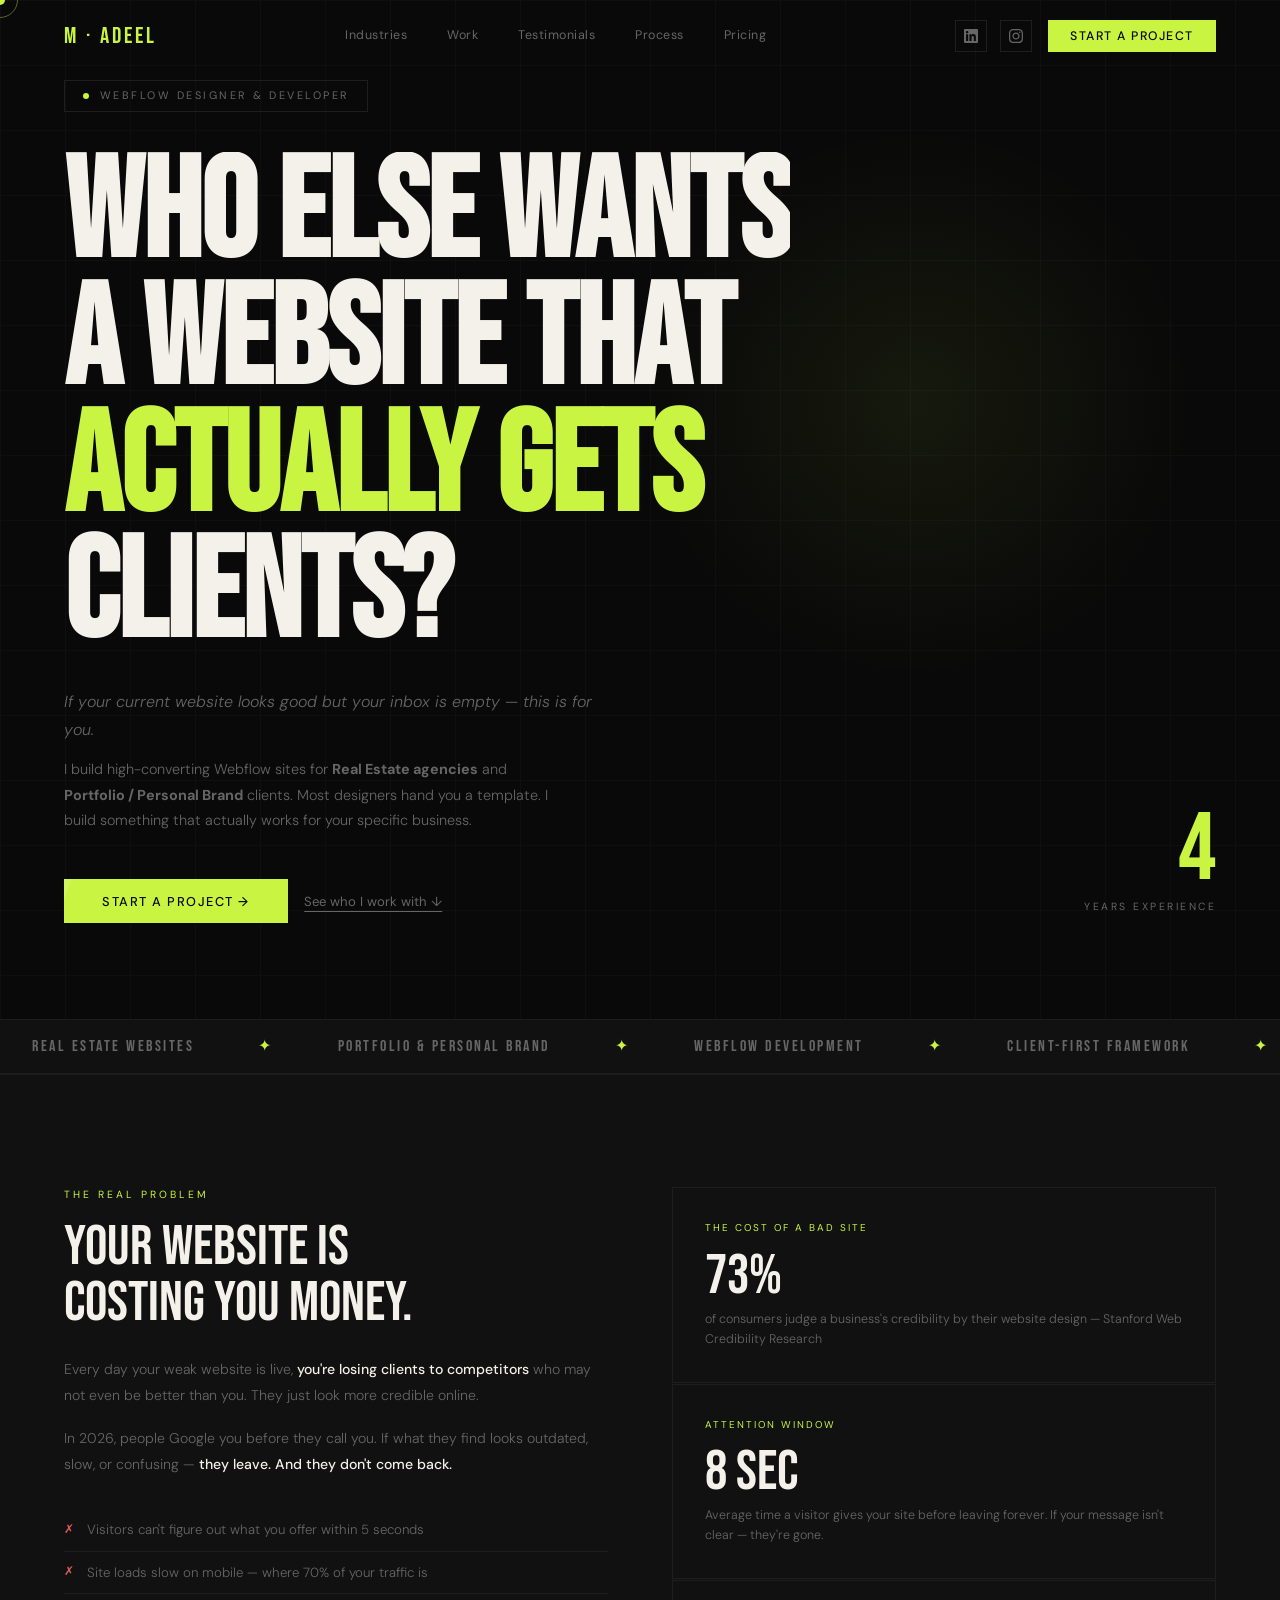
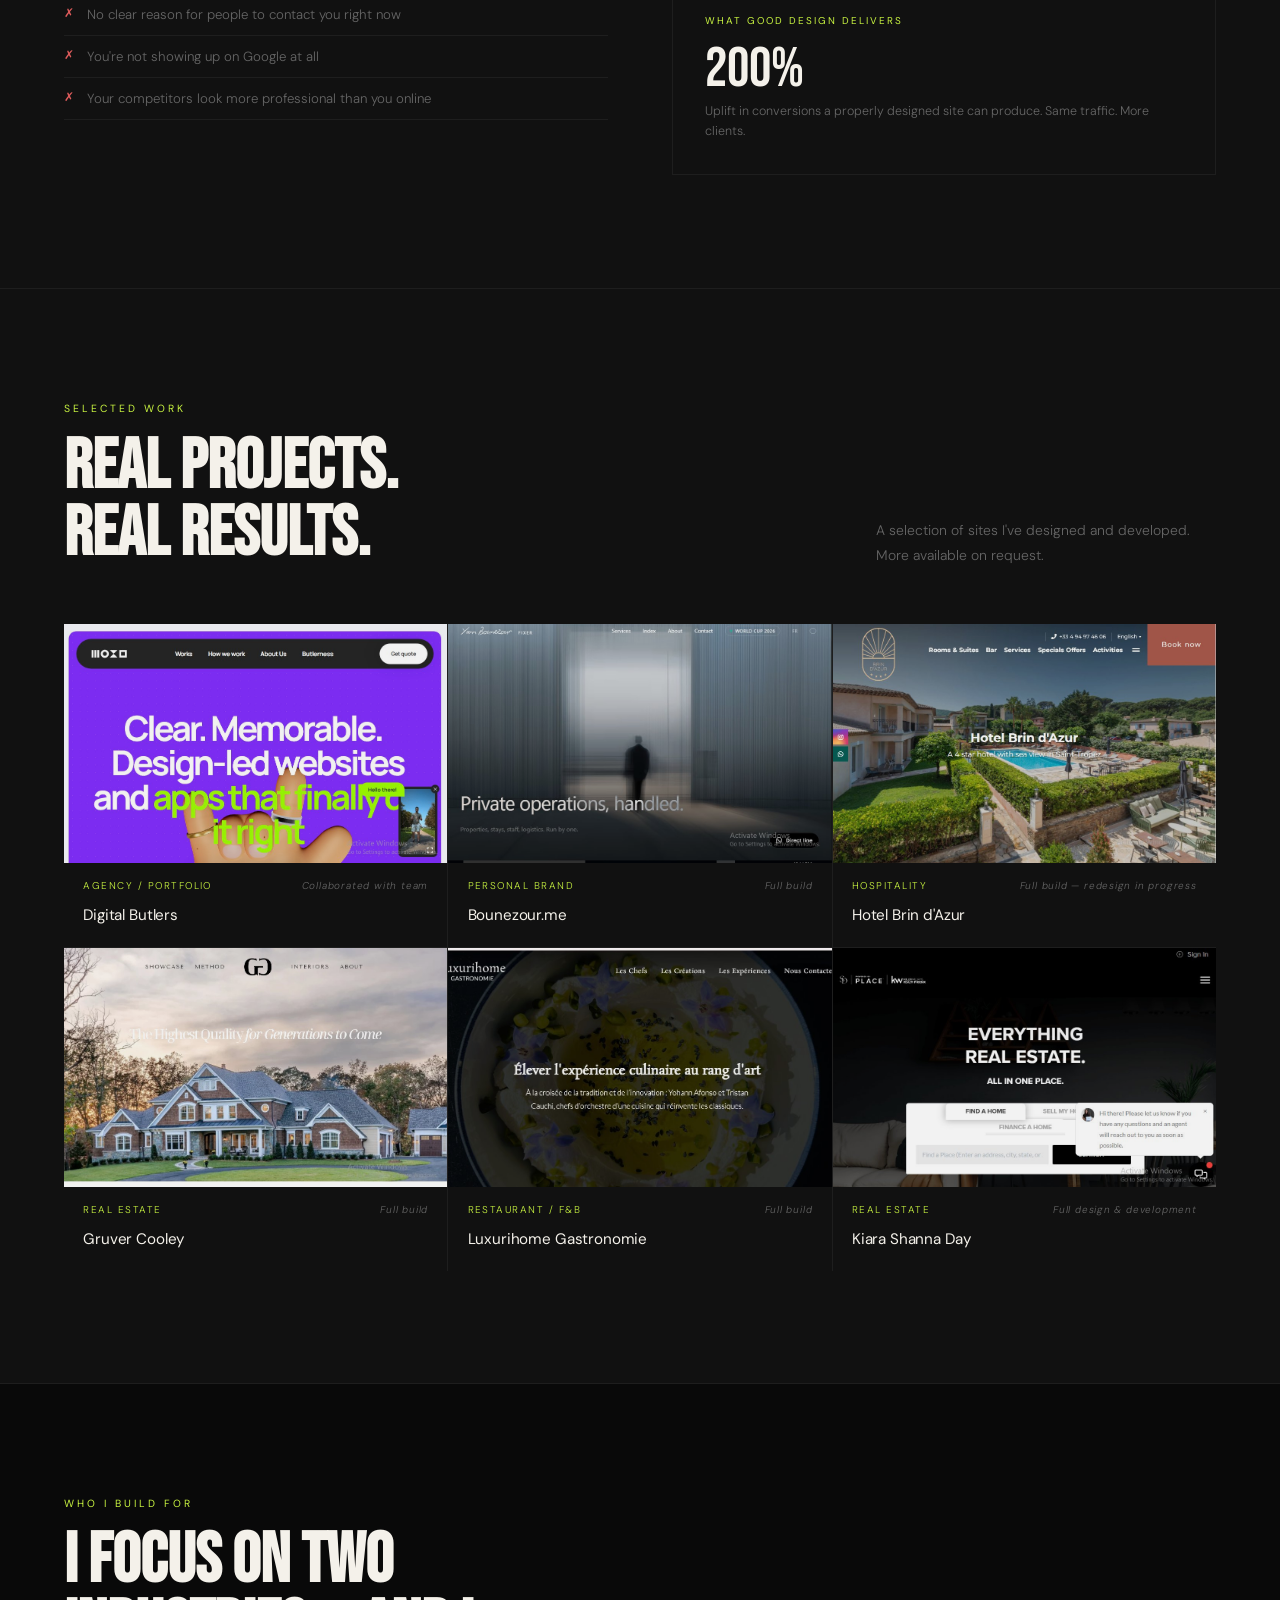
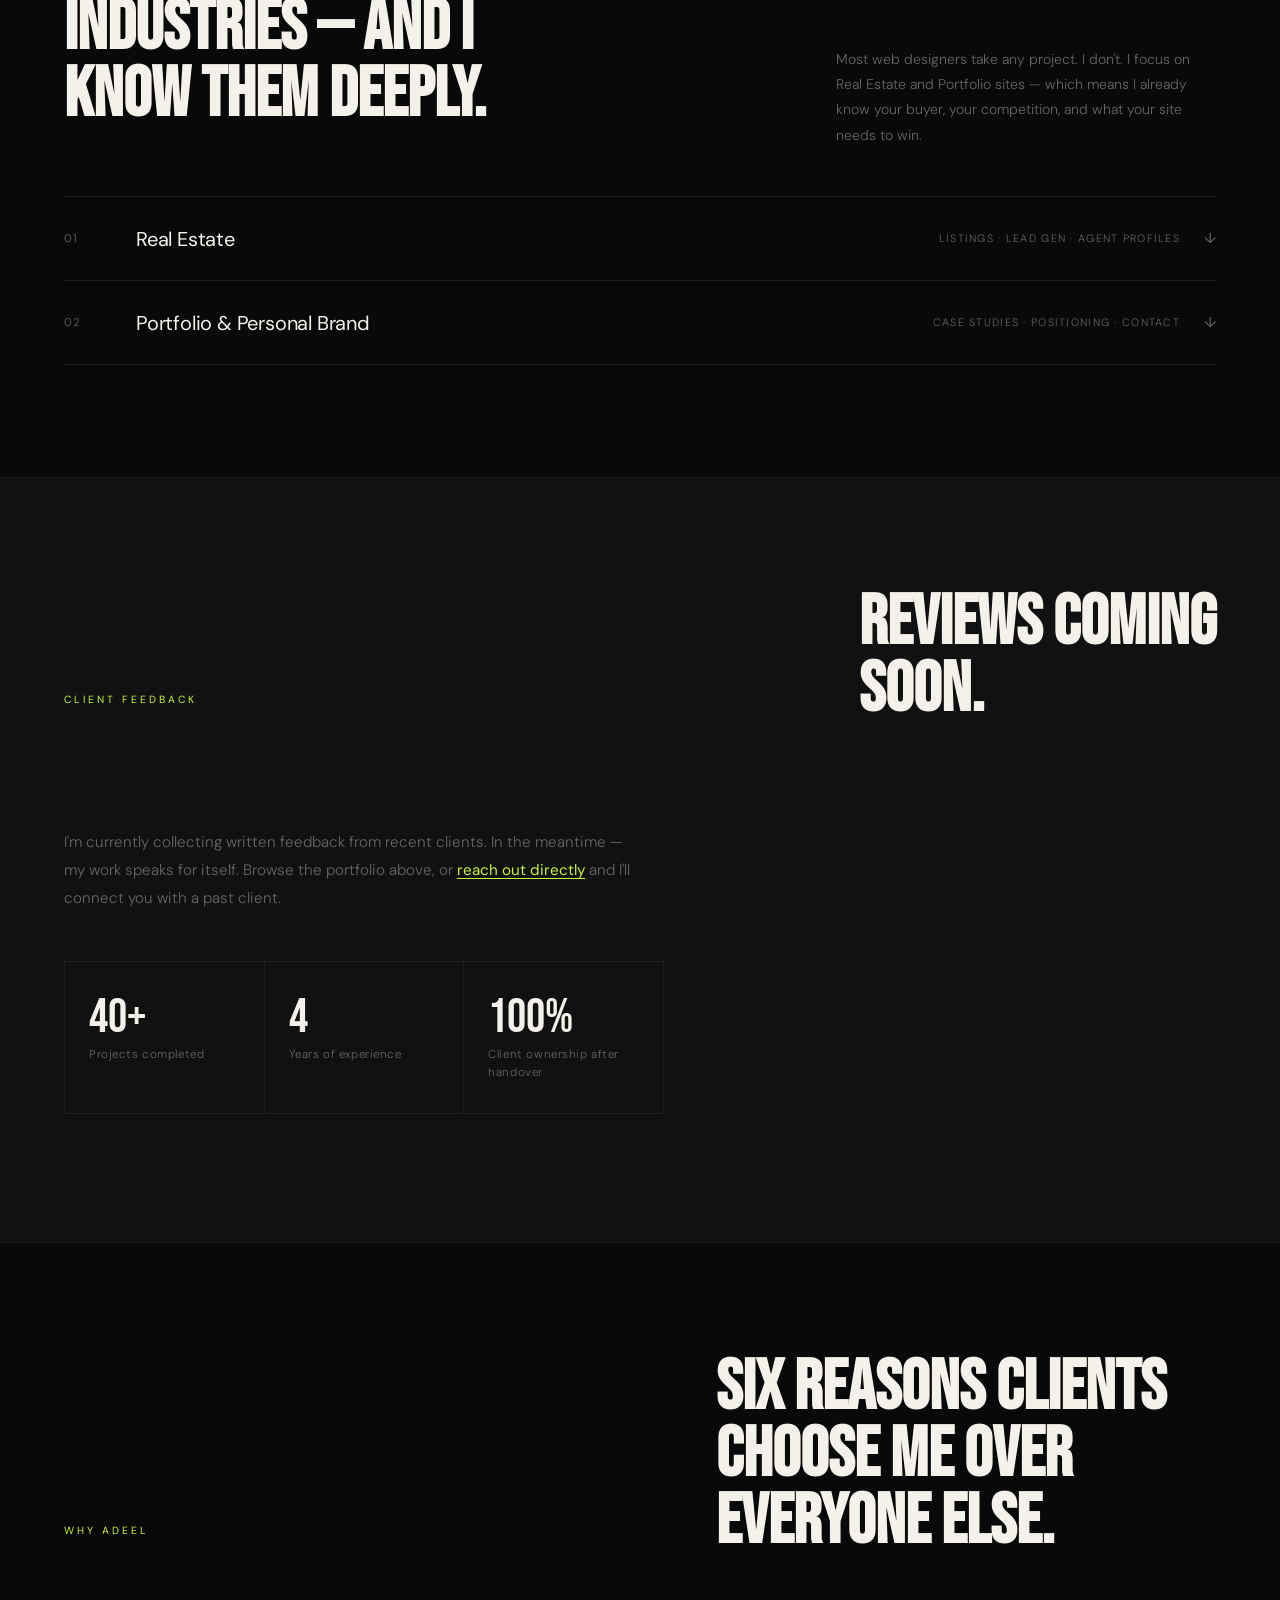
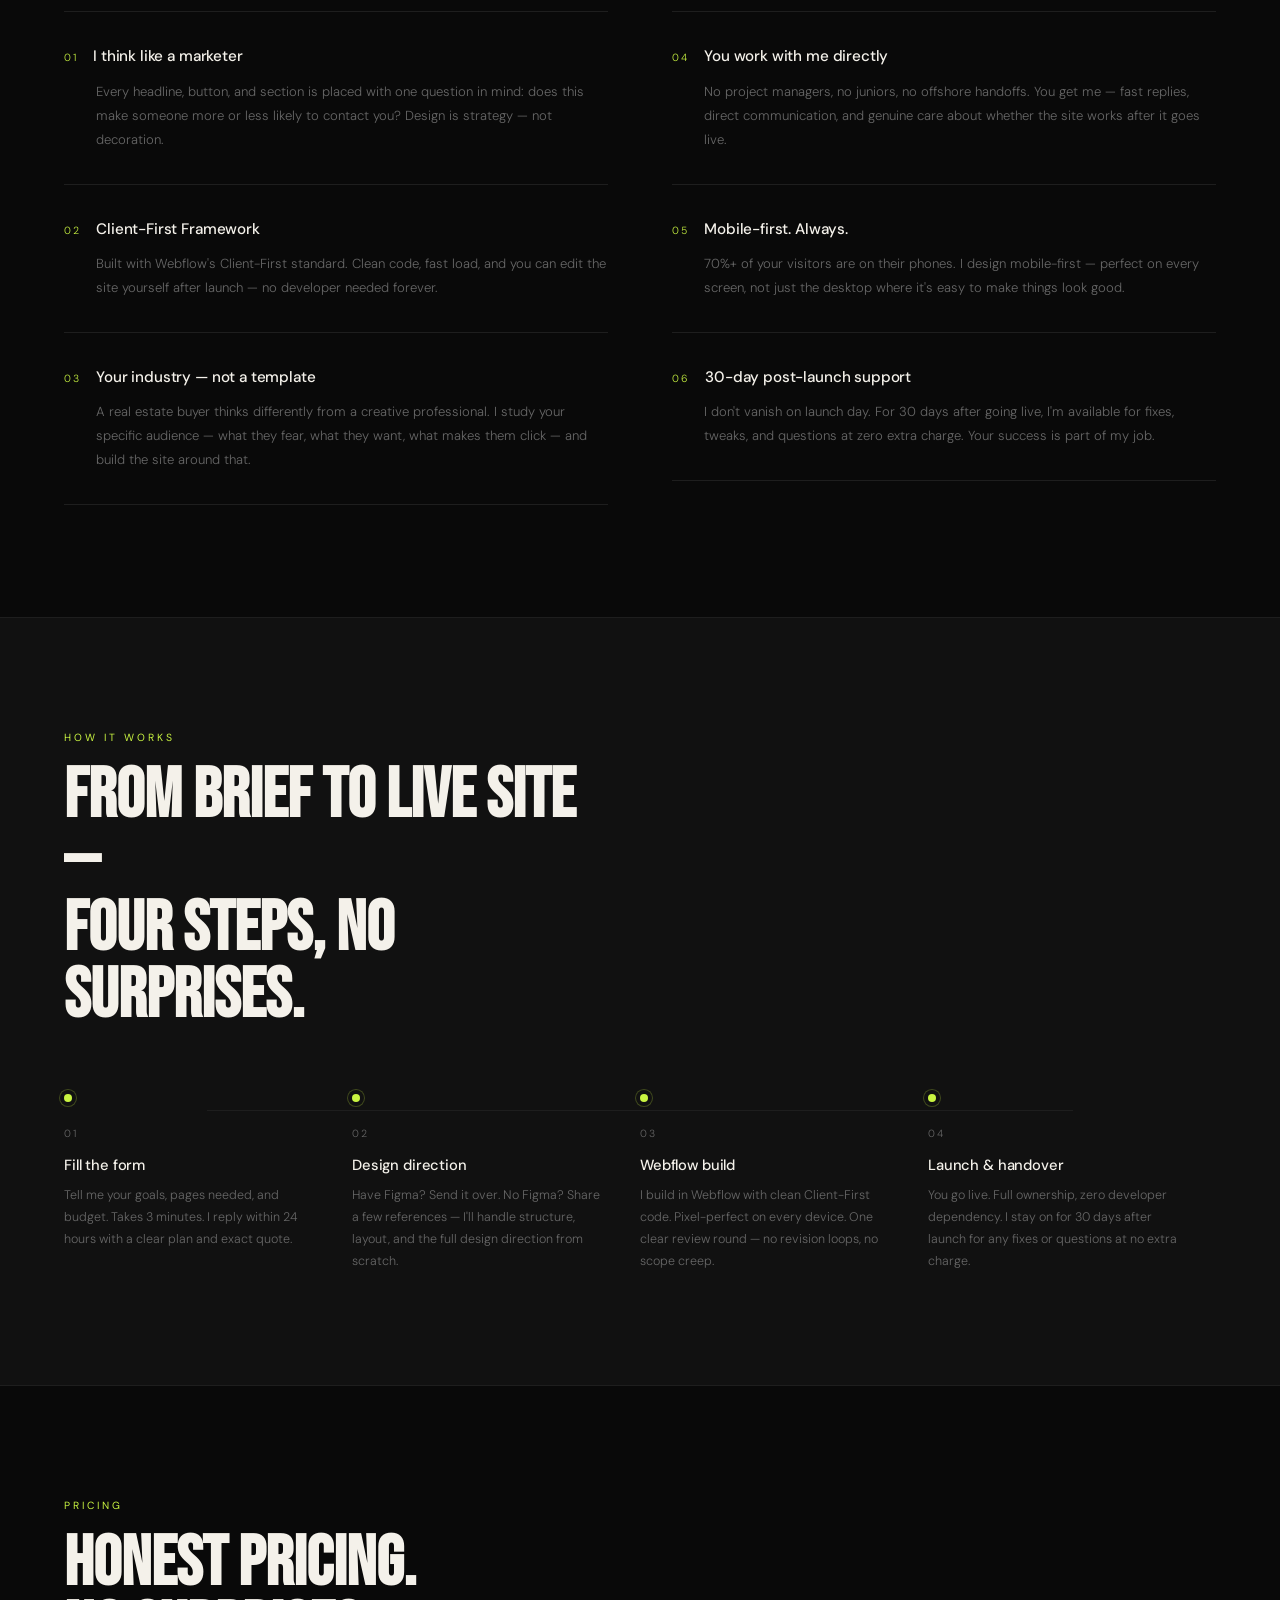
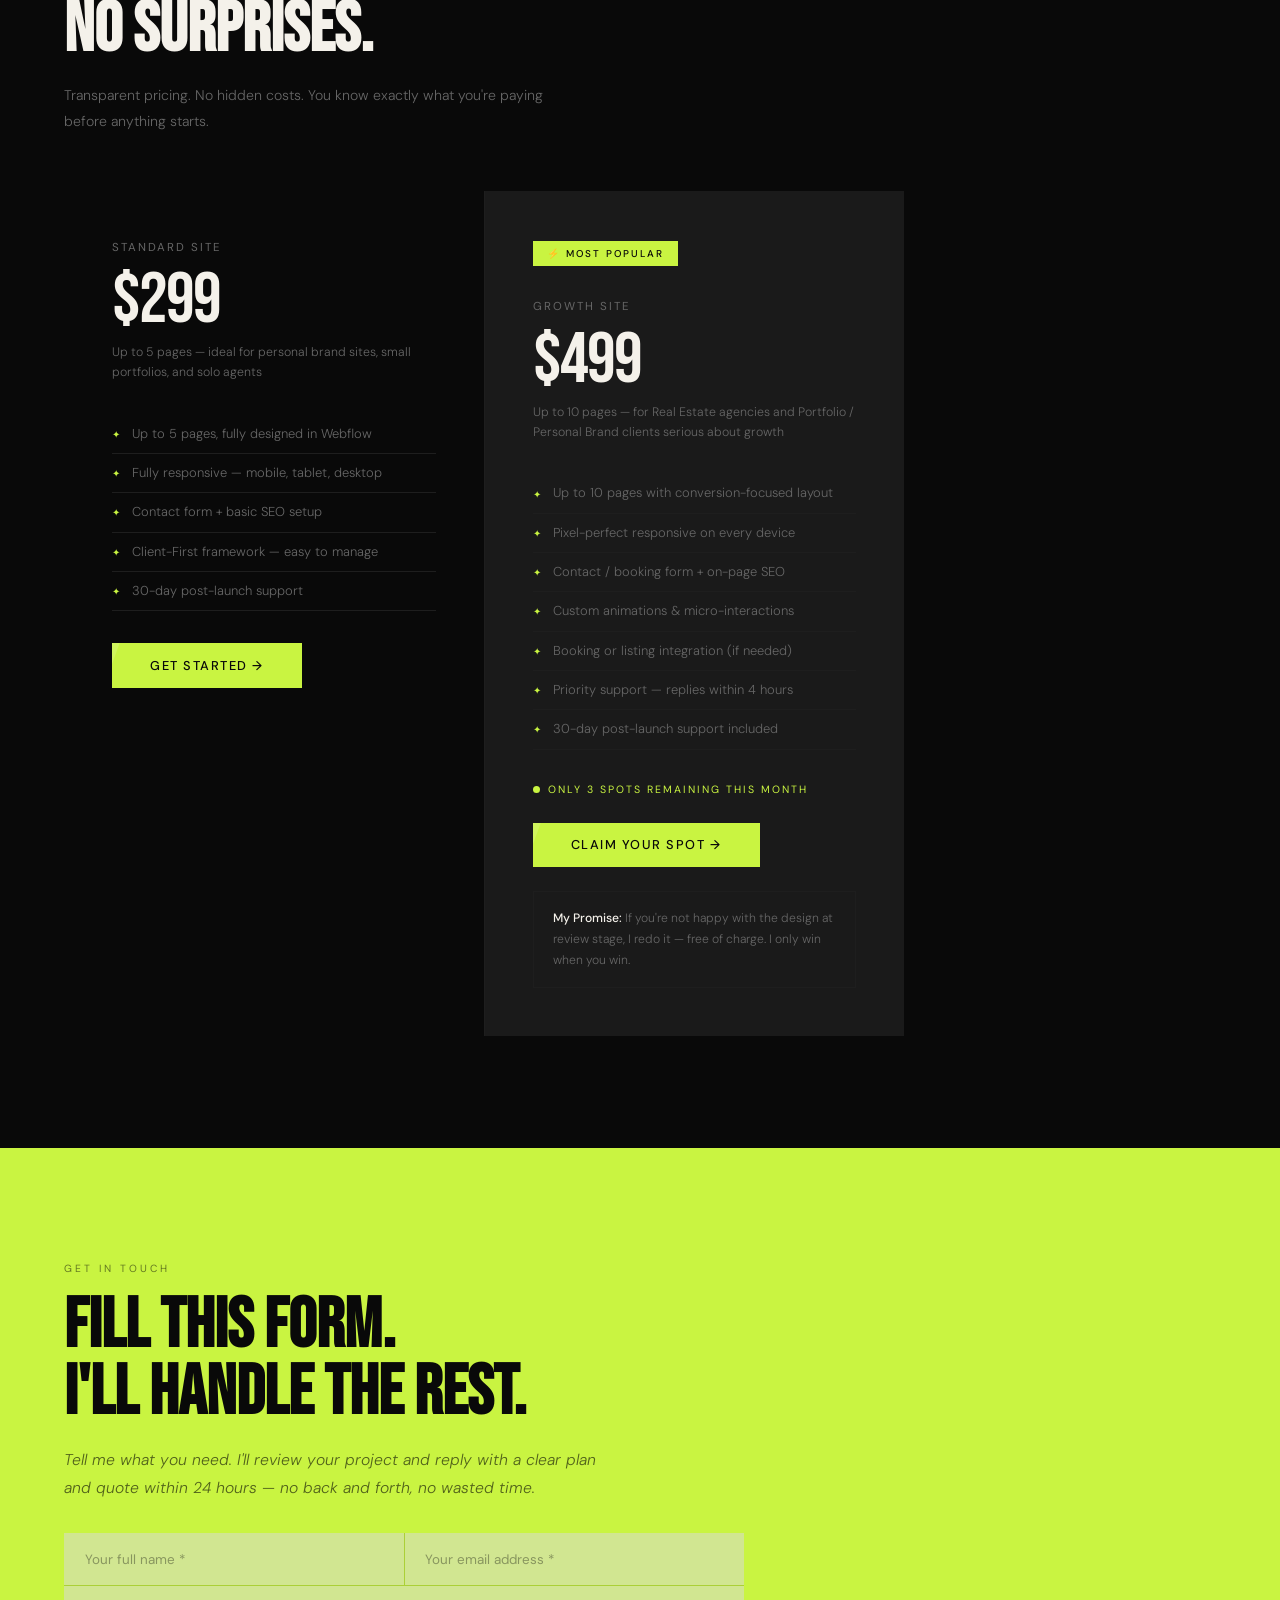
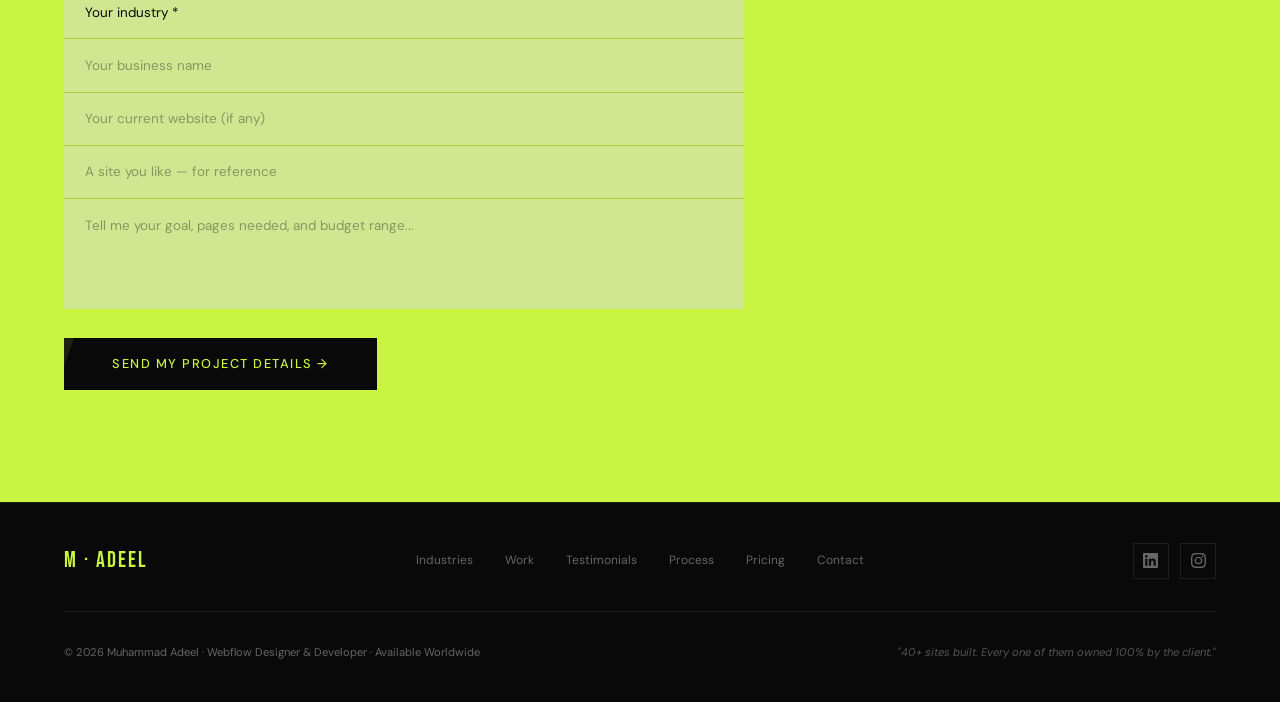
==== commit 2edbb630: "Add files via upload" ====
--- a/index.html
+++ b/index.html
@@ -271,30 +271,36 @@
   font-family:'Bebas Neue',sans-serif;font-size:8rem;
   color:rgba(201,244,65,.035);position:absolute;top:.5rem;right:1.5rem;
   line-height:1;pointer-events:none;
-  transition:color 0.4s,transform 0.4s var(--ease-out);
-}
-.ind-card:hover .ind-bg-num{color:rgba(201,244,65,.07);transform:scale(1.05)}
-.ind-icon{
-  width:48px;height:48px;border:1px solid var(--border);
-  display:flex;align-items:center;justify-content:center;
-  font-size:1.3rem;margin-bottom:1.8rem;
-  transition:border-color 0.3s,transform 0.3s var(--ease-out);
-}
-.ind-card:hover .ind-icon{border-color:var(--accent);transform:rotate(-5deg) scale(1.1)}
+  transition:color 0.4s;
+}
+.ind-card:hover .ind-bg-num{color:rgba(201,244,65,.07)}
+/* No more emoji box — just a slim accent line top-left */
+.ind-card-label{
+  display:flex;align-items:center;gap:.75rem;
+  margin-bottom:1.5rem;
+}
+.ind-card-label .ind-num{
+  font-family:'Bebas Neue',sans-serif;font-size:.9rem;
+  color:var(--accent);letter-spacing:2px;
+}
+.ind-card-label .ind-cat{
+  font-size:.62rem;letter-spacing:3px;text-transform:uppercase;
+  color:var(--muted);border-left:1px solid var(--border);padding-left:.75rem;
+}
 .ind-card h3{font-family:'Bebas Neue',sans-serif;font-size:2rem;letter-spacing:1px;margin-bottom:.5rem}
-.pain-hook{font-size:.76rem;color:#e05c5c;font-style:italic;margin-bottom:1rem;font-weight:300}
+.pain-hook{font-size:.78rem;color:rgba(224,92,92,.85);font-style:italic;margin-bottom:1rem;font-weight:300;border-left:2px solid rgba(224,92,92,.4);padding-left:.75rem}
 .ind-card p{font-size:.83rem;color:var(--muted);line-height:1.8;font-weight:300}
 .ind-pill{
   display:inline-block;border:1px solid rgba(201,244,65,.3);
   color:var(--accent);font-size:.61rem;
   letter-spacing:2px;text-transform:uppercase;
-  padding:.28rem .75rem;margin-top:1.2rem;
+  padding:.28rem .75rem;margin-top:1.2rem;margin-right:.3rem;
   transition:background 0.2s,color 0.2s;
 }
 .ind-pill:hover{background:var(--accent);color:var(--black)}
 
 /* ═══════════════════════════════
-   TESTIMONIALS with avatars
+   TESTIMONIALS
 ═══════════════════════════════ */
 .proof-section{background:var(--gray);border-top:1px solid var(--border)}
 .proof-grid{display:grid;grid-template-columns:repeat(3,1fr);gap:1px;background:var(--border)}
@@ -302,43 +308,24 @@
   background:var(--gray);padding:2.5rem 2rem;
   transition:background 0.3s;position:relative;
 }
+.proof-card::before{
+  content:'';position:absolute;top:0;left:0;right:0;
+  height:1px;background:var(--accent);
+  transform:scaleX(0);transform-origin:left;
+  transition:transform 0.5s var(--ease-out);
+}
 .proof-card:hover{background:var(--gray2)}
-/* Avatar image with initials fallback */
-.avatar-wrap{display:flex;align-items:center;gap:.9rem;margin-bottom:1.5rem}
-.avatar{
-  width:52px;height:52px;border-radius:50%;
-  overflow:hidden;border:2px solid var(--border);
-  flex-shrink:0;position:relative;
-  transition:border-color 0.3s,transform 0.3s var(--ease-out);
-}
-.proof-card:hover .avatar{border-color:var(--accent);transform:scale(1.06)}
-.avatar img{width:100%;height:100%;object-fit:cover}
-/* Fallback SVG avatars — unique for each person */
-.av-sara{background:linear-gradient(135deg,#2d1b4e,#6b3fa0)}
-.av-ahmed{background:linear-gradient(135deg,#1a3a2a,#2d7a4f)}
-.av-james{background:linear-gradient(135deg,#1a2a4a,#2d5fa0)}
-.av-layla{background:linear-gradient(135deg,#3a1a1a,#a04040)}
-.av-marco{background:linear-gradient(135deg,#2a1a3a,#7a4fa0)}
-.av-initial{
-  width:100%;height:100%;
-  display:flex;align-items:center;justify-content:center;
-  font-family:'Bebas Neue',sans-serif;font-size:1.3rem;
-  color:rgba(255,255,255,0.9);
-}
-.avatar-info{}
-.avatar-name{font-size:.82rem;font-weight:500;color:var(--white)}
-.avatar-role{font-size:.68rem;color:var(--accent);letter-spacing:1px;text-transform:uppercase}
-.stars{color:var(--accent);font-size:.82rem;margin-bottom:1rem;letter-spacing:2px}
+.proof-card:hover::before{transform:scaleX(1)}
+/* Clean name + role — no circles, no SVGs */
+.proof-person{margin-bottom:1.4rem}
+.proof-name{font-size:.88rem;font-weight:500;color:var(--white);margin-bottom:.2rem}
+.proof-role{
+  font-size:.65rem;letter-spacing:2px;text-transform:uppercase;color:var(--accent);
+}
 .quote{
-  font-size:.85rem;color:var(--muted);line-height:1.78;
-  font-style:italic;margin-bottom:0;font-weight:300;
-  position:relative;padding-left:1rem;
-}
-.quote::before{
-  content:'"';
-  position:absolute;left:0;top:-.3rem;
-  font-family:'Bebas Neue',sans-serif;font-size:2rem;
-  color:rgba(201,244,65,0.3);line-height:1;
+  font-size:.86rem;color:var(--muted);line-height:1.82;
+  font-style:italic;font-weight:300;
+  position:relative;padding-left:1rem;border-left:2px solid rgba(201,244,65,.2);
 }
 
 /* ═══════════════════════════════
@@ -350,11 +337,15 @@
   background:var(--black);padding:2.5rem 2rem;
   border-top:2px solid transparent;
   transition:border-color 0.3s,background 0.3s,transform 0.3s var(--ease-out);
-}
-.why-card:hover{border-top-color:var(--accent);background:var(--gray2);transform:translateY(-4px)}
-.wicon{font-size:1.5rem;margin-bottom:1rem;display:block;transition:transform 0.3s var(--ease-out)}
-.why-card:hover .wicon{transform:scale(1.2) rotate(-5deg)}
-.why-card h4{font-family:'Bebas Neue',sans-serif;font-size:1.4rem;letter-spacing:1px;margin-bottom:.7rem}
+  position:relative;
+}
+.why-card:hover{border-top-color:var(--accent);background:var(--gray2);transform:translateY(-3px)}
+.why-card-num{
+  font-family:'Bebas Neue',sans-serif;font-size:.75rem;
+  letter-spacing:3px;color:var(--accent);
+  margin-bottom:1.2rem;display:block;
+}
+.why-card h4{font-family:'Bebas Neue',sans-serif;font-size:1.35rem;letter-spacing:1px;margin-bottom:.7rem}
 .why-card p{font-size:.81rem;color:var(--muted);line-height:1.8;font-weight:300}
 
 /* ═══════════════════════════════
@@ -519,7 +510,145 @@
 /* ═══════════════════════════════
    RESPONSIVE
 ═══════════════════════════════ */
-@keyframes shake{0%,100%{transform:translateX(0)}20%{transform:translateX(-6px)}40%{transform:translateX(6px)}60%{transform:translateX(-4px)}80%{transform:translateX(4px)}}
+/* ══════════════════════════════
+   INDUSTRIES — ACCORDION ROWS
+══════════════════════════════ */
+.industries{background:var(--black);border-top:1px solid var(--border);padding:7rem 4rem}
+.ind-top{display:flex;justify-content:space-between;align-items:flex-end;gap:4rem;margin-bottom:3rem;flex-wrap:wrap}
+.ind-top-sub{font-size:.88rem;color:var(--muted);max-width:380px;line-height:1.8;font-weight:300;flex-shrink:0}
+.ind-rows{border-top:1px solid var(--border)}
+.ind-row{border-bottom:1px solid var(--border);cursor:pointer;transition:background .2s}
+.ind-row:hover{background:rgba(255,255,255,.02)}
+.ind-row-head{
+  display:grid;grid-template-columns:3rem 1fr auto auto;
+  align-items:center;gap:1.5rem;
+  padding:1.6rem 0;
+}
+.ind-row-num{font-size:.7rem;letter-spacing:.15em;color:var(--muted);font-weight:300}
+.ind-row-title{font-size:1.25rem;font-weight:400;letter-spacing:-.01em;transition:color .2s}
+.ind-row:hover .ind-row-title{color:var(--accent)}
+.ind-row-tag{font-size:.67rem;letter-spacing:.12em;text-transform:uppercase;color:var(--muted);font-weight:300}
+.ind-row-arrow{font-size:.9rem;color:var(--muted);transition:transform .35s var(--ease-out),color .2s;display:inline-block}
+.ind-row.open .ind-row-arrow{transform:rotate(180deg);color:var(--accent)}
+.ind-row-body{
+  display:grid;grid-template-rows:0fr;
+  transition:grid-template-rows .4s var(--ease-out);
+  overflow:hidden;
+}
+.ind-row.open .ind-row-body{grid-template-rows:1fr}
+.ind-row-body>*{
+  overflow:hidden;padding:0 3rem 0 4.5rem;
+}
+.ind-row.open .ind-row-body>*{padding-bottom:2rem}
+.ind-row-pain{font-size:.84rem;color:var(--accent);font-style:italic;margin-bottom:.7rem;font-weight:300}
+.ind-row-body p:not(.ind-row-pain){font-size:.84rem;color:var(--muted);line-height:1.82;font-weight:300}
+
+/* ══════════════════════════════
+   TESTIMONIALS — PULL QUOTE LIST
+══════════════════════════════ */
+.proof-section{background:var(--gray);border-top:1px solid var(--border);padding:7rem 4rem}
+.proof-top{display:flex;justify-content:space-between;align-items:flex-end;gap:3rem;margin-bottom:3.5rem;flex-wrap:wrap}
+.proof-top .s-title{margin:0}
+.proof-list{border-top:1px solid var(--border)}
+.proof-item{
+  display:grid;grid-template-columns:220px 1fr;
+  gap:3rem;align-items:start;
+  padding:2.5rem 0;border-bottom:1px solid var(--border);
+  transition:background .2s;
+}
+.proof-item:hover{background:rgba(255,255,255,.015)}
+.proof-item-name{font-size:1rem;font-weight:500;color:var(--white);margin-bottom:.25rem;letter-spacing:-.01em}
+.proof-item-role{font-size:.72rem;color:var(--muted);letter-spacing:.05em;line-height:1.5;font-weight:300}
+.proof-item-quote{
+  font-size:1.05rem;color:rgba(244,241,234,.75);
+  line-height:1.65;font-style:italic;font-weight:300;
+  border:none;margin:0;padding:0;
+  position:relative;padding-left:1.5rem;
+}
+.proof-item-quote::before{
+  content:'"';
+  position:absolute;left:0;top:-.3rem;
+  font-size:2.2rem;color:rgba(201,244,65,.25);
+  font-style:normal;line-height:1;
+}
+
+/* ══════════════════════════════
+   WHY — TWO COLUMN TEXT LIST
+══════════════════════════════ */
+.why{background:var(--black);border-top:1px solid var(--border);padding:7rem 4rem}
+.why-top{display:flex;justify-content:space-between;align-items:flex-end;gap:3rem;margin-bottom:3.5rem;flex-wrap:wrap}
+.why-top .s-title{margin:0}
+.why-cols{display:grid;grid-template-columns:1fr 1fr;gap:0 4rem}
+.why-col{}
+.why-item{
+  padding:2rem 0;border-bottom:1px solid var(--border);
+}
+.why-item:first-child{border-top:1px solid var(--border)}
+.why-item-head{display:flex;align-items:baseline;gap:1rem;margin-bottom:.7rem}
+.why-n{
+  font-size:.65rem;letter-spacing:.15em;color:var(--accent);
+  font-weight:300;flex-shrink:0;
+}
+.why-item-head h4{font-size:.95rem;font-weight:500;letter-spacing:-.01em}
+.why-item p{font-size:.82rem;color:var(--muted);line-height:1.82;font-weight:300;padding-left:2rem}
+
+/* ══════════════════════════════
+   PROCESS — TIMELINE
+══════════════════════════════ */
+.process{background:var(--gray);border-top:1px solid var(--border);padding:7rem 4rem}
+.proc-top{margin-bottom:4rem}
+.proc-top .s-title{max-width:520px;margin-top:.5rem}
+.proc-timeline{
+  display:grid;grid-template-columns:repeat(4,1fr);
+  position:relative;gap:0;
+}
+.proc-line{
+  position:absolute;top:1rem;left:calc(12.5% - 1px);right:calc(12.5% - 1px);
+  height:1px;background:var(--border);z-index:0;
+}
+.proc-item{
+  padding:0 2rem 0 0;position:relative;z-index:1;
+  transition:opacity .2s;
+}
+.proc-item:hover{opacity:.85}
+.proc-dot{
+  width:8px;height:8px;background:var(--accent);border-radius:50%;
+  margin-bottom:1.5rem;
+  box-shadow:0 0 0 4px var(--gray),0 0 0 5px rgba(201,244,65,.25);
+}
+.proc-num{
+  font-size:.65rem;letter-spacing:.15em;text-transform:uppercase;
+  color:var(--muted);margin-bottom:.7rem;font-weight:300;
+}
+.proc-item h4{font-size:.92rem;font-weight:500;margin-bottom:.5rem;letter-spacing:-.01em}
+.proc-item p{font-size:.78rem;color:var(--muted);line-height:1.75;font-weight:300}
+
+/* Responsive for new sections */
+@media(max-width:900px){
+  .industries,.proof-section,.why,.process{padding:5rem 1.5rem}
+  .ind-top,.proof-top,.why-top{flex-direction:column;align-items:flex-start;gap:1.5rem}
+  .ind-row-head{grid-template-columns:2rem 1fr auto}
+  .ind-row-tag{display:none}
+  .ind-row-body>*{padding-left:2.5rem}
+  .proof-item{grid-template-columns:150px 1fr;gap:1.5rem}
+  .why-cols{grid-template-columns:1fr}
+  .why-col:first-child .why-item:first-child{border-top:1px solid var(--border)}
+  .why-col:last-child .why-item:first-child{border-top:none}
+  .proc-timeline{grid-template-columns:1fr 1fr;gap:2.5rem}
+  .proc-line{display:none}
+}
+@media(max-width:600px){
+  .industries,.proof-section,.why,.process{padding:4rem 1.2rem}
+  .ind-row-head{grid-template-columns:1fr auto;gap:1rem}
+  .ind-row-num{display:none}
+  .ind-row-body>*{padding-left:0}
+  .proof-item{grid-template-columns:1fr;gap:.8rem}
+  .proof-item-quote{font-size:.92rem}
+  .why-cols{grid-template-columns:1fr}
+  .proc-timeline{grid-template-columns:1fr}
+}
+
+
 
 /* ═══════════════════════════════
    RESPONSIVE — FULL
@@ -589,6 +718,127 @@
   .footer-links{flex-wrap:wrap;gap:1rem}
   .footer-bottom{flex-direction:column;align-items:flex-start}
 }
+
+/* ══════════════════════════════
+   PORTFOLIO SECTION
+══════════════════════════════ */
+.portfolio{background:var(--gray);border-top:1px solid var(--border);padding:7rem 4rem}
+.port-top{
+  display:flex;justify-content:space-between;align-items:flex-end;
+  gap:3rem;margin-bottom:3.5rem;flex-wrap:wrap;
+}
+.port-top .s-title{margin:0}
+.port-sub{
+  font-size:.87rem;color:var(--muted);max-width:340px;
+  line-height:1.78;font-weight:300;flex-shrink:0;
+}
+.port-grid{
+  display:grid;
+  grid-template-columns:repeat(3,1fr);
+  gap:1px;
+  background:var(--border);
+}
+.port-item{
+  display:block;background:var(--gray);
+  text-decoration:none;color:inherit;
+  position:relative;overflow:hidden;
+  transition:background .25s;
+}
+.port-item:hover{background:#161616}
+.port-img-wrap{
+  position:relative;
+  aspect-ratio:16/10;
+  overflow:hidden;
+}
+.port-img-wrap img{
+  width:100%;height:100%;
+  object-fit:cover;object-position:top;
+  display:block;
+  transition:transform .6s cubic-bezier(0.22,1,0.36,1),filter .4s;
+  filter:brightness(.95);
+}
+.port-item:hover .port-img-wrap img{
+  transform:scale(1.04);
+  filter:brightness(1);
+}
+.port-overlay{
+  position:absolute;inset:0;
+  background:rgba(9,9,9,0);
+  display:flex;align-items:center;justify-content:center;
+  transition:background .35s;
+}
+.port-item:hover .port-overlay{background:rgba(9,9,9,0.45)}
+.port-visit{
+  font-size:.75rem;letter-spacing:.15em;text-transform:uppercase;
+  color:var(--accent);
+  opacity:0;transform:translateY(8px);
+  transition:opacity .3s,transform .3s;
+  border:1px solid rgba(201,244,65,.5);
+  padding:.5rem 1.2rem;
+}
+.port-item:hover .port-visit{opacity:1;transform:translateY(0)}
+.port-meta{
+  display:flex;justify-content:space-between;align-items:center;
+  padding:.9rem 1.2rem .4rem;
+}
+.port-cat{
+  font-size:.62rem;letter-spacing:.15em;text-transform:uppercase;
+  color:var(--accent);font-weight:300;
+}
+.port-note{
+  font-size:.62rem;letter-spacing:.08em;
+  color:var(--muted);font-weight:300;
+  font-style:italic;
+}
+.port-name{
+  font-size:.95rem;font-weight:400;letter-spacing:-.01em;
+  padding:.2rem 1.2rem 1.2rem;color:var(--white);
+  transition:color .2s;
+}
+.port-item:hover .port-name{color:var(--accent)}
+
+@media(max-width:900px){
+  .portfolio{padding:5rem 1.5rem}
+  .port-top{flex-direction:column;align-items:flex-start;gap:1.2rem}
+  .port-grid{grid-template-columns:1fr 1fr}
+}
+@media(max-width:600px){
+  .portfolio{padding:4rem 1.2rem}
+  .port-grid{grid-template-columns:1fr}
+}
+
+
+/* proof-coming */
+.proof-coming{padding:3rem 0 1rem}
+.proof-coming-text{
+  font-size:.95rem;color:var(--muted);line-height:1.85;
+  max-width:580px;font-weight:300;margin-bottom:3rem;
+}
+.proof-link{
+  background:none;border:none;color:var(--accent);
+  font-size:inherit;font-family:inherit;font-weight:400;
+  text-decoration:underline;text-underline-offset:3px;
+  cursor:pointer;padding:0;transition:opacity .2s;
+}
+.proof-link:hover{opacity:.75}
+.proof-stats{
+  display:flex;gap:0;
+  border-top:1px solid var(--border);
+  border-left:1px solid var(--border);
+  max-width:600px;
+}
+.proof-stat{
+  flex:1;padding:2rem 1.5rem;
+  border-right:1px solid var(--border);
+  border-bottom:1px solid var(--border);
+}
+.proof-stat-n{
+  font-family:'Bebas Neue',sans-serif;
+  font-size:3rem;color:var(--white);line-height:1;margin-bottom:.3rem;
+}
+.proof-stat-l{font-size:.72rem;color:var(--muted);letter-spacing:.05em;line-height:1.5;font-weight:300}
+@media(max-width:600px){.proof-stats{flex-direction:column}}
+
 </style>
 </head>
 <body>
@@ -602,6 +852,7 @@
   <div class="logo">M · ADEEL</div>
   <div class="nav-links">
     <a href="#industries">Industries</a>
+    <a href="#portfolio">Work</a>
     <a href="#proof-section">Testimonials</a>
     <a href="#process">Process</a>
     <a href="#pricing">Pricing</a>
@@ -617,7 +868,7 @@
         <svg viewBox="0 0 24 24" xmlns="http://www.w3.org/2000/svg"><path d="M12 2.163c3.204 0 3.584.012 4.85.07 3.252.148 4.771 1.691 4.919 4.919.058 1.265.069 1.645.069 4.849 0 3.205-.012 3.584-.069 4.849-.149 3.225-1.664 4.771-4.919 4.919-1.266.058-1.644.07-4.85.07-3.204 0-3.584-.012-4.849-.07-3.26-.149-4.771-1.699-4.919-4.92-.058-1.265-.07-1.644-.07-4.849 0-3.204.013-3.583.07-4.849.149-3.227 1.664-4.771 4.919-4.919 1.266-.057 1.645-.069 4.849-.069zm0-2.163c-3.259 0-3.667.014-4.947.072-4.358.2-6.78 2.618-6.98 6.98-.059 1.281-.073 1.689-.073 4.948 0 3.259.014 3.668.072 4.948.2 4.358 2.618 6.78 6.98 6.98 1.281.058 1.689.072 4.948.072 3.259 0 3.668-.014 4.948-.072 4.354-.2 6.782-2.618 6.979-6.98.059-1.28.073-1.689.073-4.948 0-3.259-.014-3.667-.072-4.947-.196-4.354-2.617-6.78-6.979-6.98-1.281-.059-1.69-.073-4.949-.073zm0 5.838c-3.403 0-6.162 2.759-6.162 6.162s2.759 6.163 6.162 6.163 6.162-2.759 6.162-6.163c0-3.403-2.759-6.162-6.162-6.162zm0 10.162c-2.209 0-4-1.79-4-4 0-2.209 1.791-4 4-4s4 1.791 4 4c0 2.21-1.791 4-4 4zm6.406-11.845c-.796 0-1.441.645-1.441 1.44s.645 1.44 1.441 1.44c.795 0 1.439-.645 1.439-1.44s-.644-1.44-1.439-1.44z"/></svg>
       </a>
     </div>
-    <button class="nav-cta" onclick="document.getElementById('contact').scrollIntoView({behavior:'smooth'})">Get a Free Quote</button>
+    <button class="nav-cta" onclick="document.getElementById('contact').scrollIntoView({behavior:'smooth'})">Start a Project</button>
   </div>
 </nav>
 
@@ -634,9 +885,9 @@
       <span class="line">Clients?</span>
     </h1>
     <p class="hero-hook">If your current website looks good but your inbox is empty — this is for you.</p>
-    <p class="hero-sub">I build high-converting Webflow sites for Coaches, Restaurants, Real Estate agencies, and Tourism brands. Most designers build websites. I build client-getting machines.</p>
+    <p class="hero-sub">I build high-converting Webflow sites for <strong>Real Estate agencies</strong> and <strong>Portfolio / Personal Brand</strong> clients. Most designers hand you a template. I build something that actually works for your specific business.</p>
     <div class="hero-btns">
-      <button class="btn-primary" onclick="document.getElementById('contact').scrollIntoView({behavior:'smooth'})">Yes — I Want More Clients →</button>
+      <button class="btn-primary" onclick="document.getElementById('contact').scrollIntoView({behavior:'smooth'})">Start a Project →</button>
       <button class="btn-ghost" onclick="document.getElementById('industries').scrollIntoView({behavior:'smooth'})">See who I work with ↓</button>
     </div>
   </div>
@@ -649,20 +900,20 @@
 <!-- MARQUEE -->
 <div class="marquee-wrap">
   <div class="marquee-inner">
-    <span>Coaching &amp; Consulting</span><span class="dot">✦</span>
-    <span>Restaurants &amp; Cafés</span><span class="dot">✦</span>
-    <span>Real Estate</span><span class="dot">✦</span>
-    <span>Tourism &amp; Travel</span><span class="dot">✦</span>
+    <span>Real Estate Websites</span><span class="dot">✦</span>
+    <span>Portfolio &amp; Personal Brand</span><span class="dot">✦</span>
     <span>Webflow Development</span><span class="dot">✦</span>
     <span>Client-First Framework</span><span class="dot">✦</span>
     <span>Conversion-Focused Design</span><span class="dot">✦</span>
-    <span>Coaching &amp; Consulting</span><span class="dot">✦</span>
-    <span>Restaurants &amp; Cafés</span><span class="dot">✦</span>
-    <span>Real Estate</span><span class="dot">✦</span>
-    <span>Tourism &amp; Travel</span><span class="dot">✦</span>
+    <span>Property Listings</span><span class="dot">✦</span>
+    <span>Case Study Layouts</span><span class="dot">✦</span>
+    <span>Real Estate Websites</span><span class="dot">✦</span>
+    <span>Portfolio &amp; Personal Brand</span><span class="dot">✦</span>
     <span>Webflow Development</span><span class="dot">✦</span>
     <span>Client-First Framework</span><span class="dot">✦</span>
     <span>Conversion-Focused Design</span><span class="dot">✦</span>
+    <span>Property Listings</span><span class="dot">✦</span>
+    <span>Case Study Layouts</span><span class="dot">✦</span>
   </div>
 </div>
 
@@ -672,7 +923,7 @@
     <div class="pain-copy reveal">
       <div class="s-label">The Real Problem</div>
       <div class="big-q">Your website is<br>costing you money.</div>
-      <p>Every day your bad website is live, <strong>you're losing clients to competitors</strong> who may not even be better than you. They just look better online.</p>
+      <p>Every day your weak website is live, <strong>you're losing clients to competitors</strong> who may not even be better than you. They just look more credible online.</p>
       <p>In 2026, people Google you before they call you. If what they find looks outdated, slow, or confusing — <strong>they leave. And they don't come back.</strong></p>
       <ul class="pain-list">
         <li>Visitors can't figure out what you offer within 5 seconds</li>
@@ -702,243 +953,274 @@
   </div>
 </section>
 
+<!-- ══════ PORTFOLIO ══════ -->
+<section class="portfolio" id="portfolio">
+  <div class="port-top reveal">
+    <div>
+      <div class="s-label">Selected Work</div>
+      <h2 class="s-title">Real projects.<br>Real results.</h2>
+    </div>
+    <p class="port-sub">A selection of sites I've designed and developed. More available on request.</p>
+  </div>
+  <div class="port-grid">
+
+    <a class="port-item reveal" href="https://www.digitalbutlers.team/" target="_blank" rel="noopener">
+      <div class="port-img-wrap">
+        <img src="[data-uri]" alt="Digital Butlers" loading="lazy"/>
+        <div class="port-overlay">
+          <span class="port-visit">View Site →</span>
+        </div>
+      </div>
+      <div class="port-meta">
+        <span class="port-cat">Agency / Portfolio</span>
+        <span class="port-note">Collaborated with team</span>
+      </div>
+      <h3 class="port-name">Digital Butlers</h3>
+    </a>
+
+    <a class="port-item reveal delay-2" href="https://bounezour.me/en" target="_blank" rel="noopener">
+      <div class="port-img-wrap">
+        <img src="[data-uri]" alt="Bounezour.me" loading="lazy"/>
+        <div class="port-overlay">
+          <span class="port-visit">View Site →</span>
+        </div>
+      </div>
+      <div class="port-meta">
+        <span class="port-cat">Personal Brand</span>
+        <span class="port-note">Full build</span>
+      </div>
+      <h3 class="port-name">Bounezour.me</h3>
+    </a>
+
+    <a class="port-item reveal delay-3" href="https://www.hotelbrindazur.com/en/" target="_blank" rel="noopener">
+      <div class="port-img-wrap">
+        <img src="[data-uri]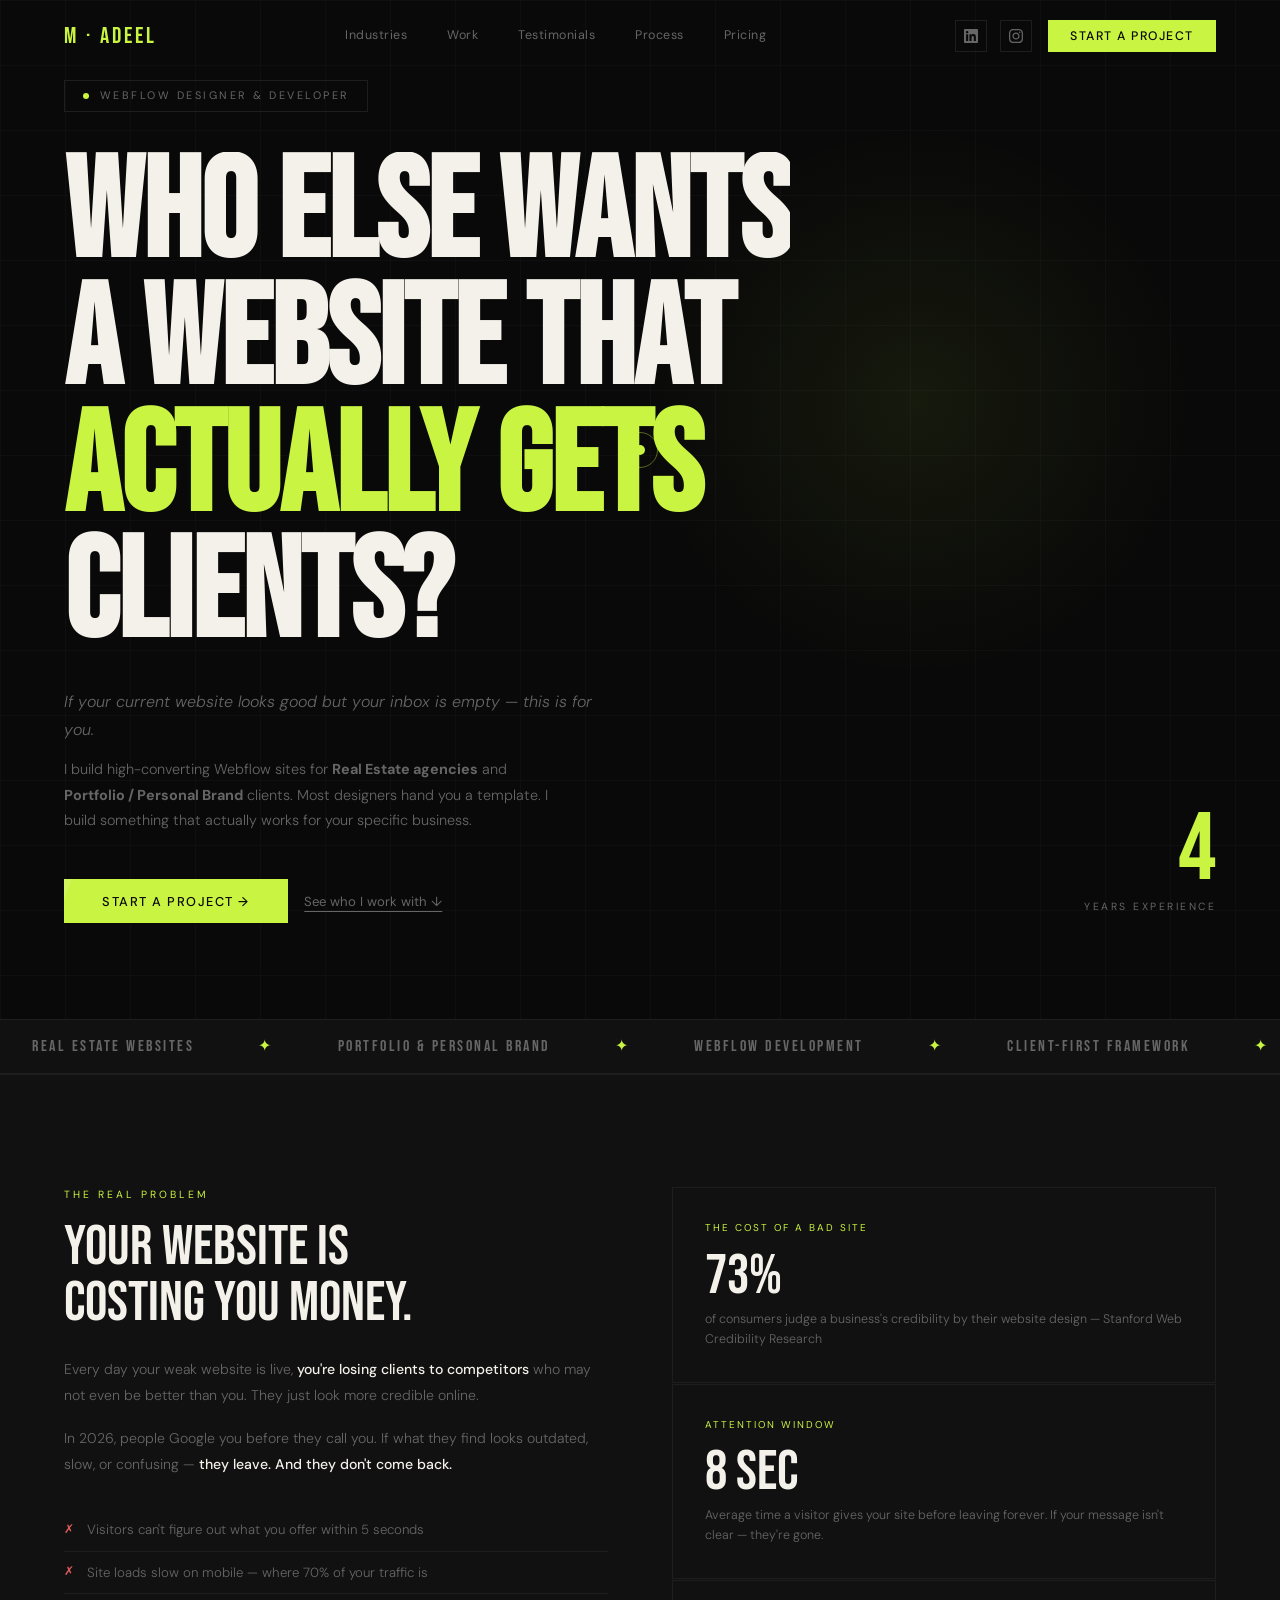
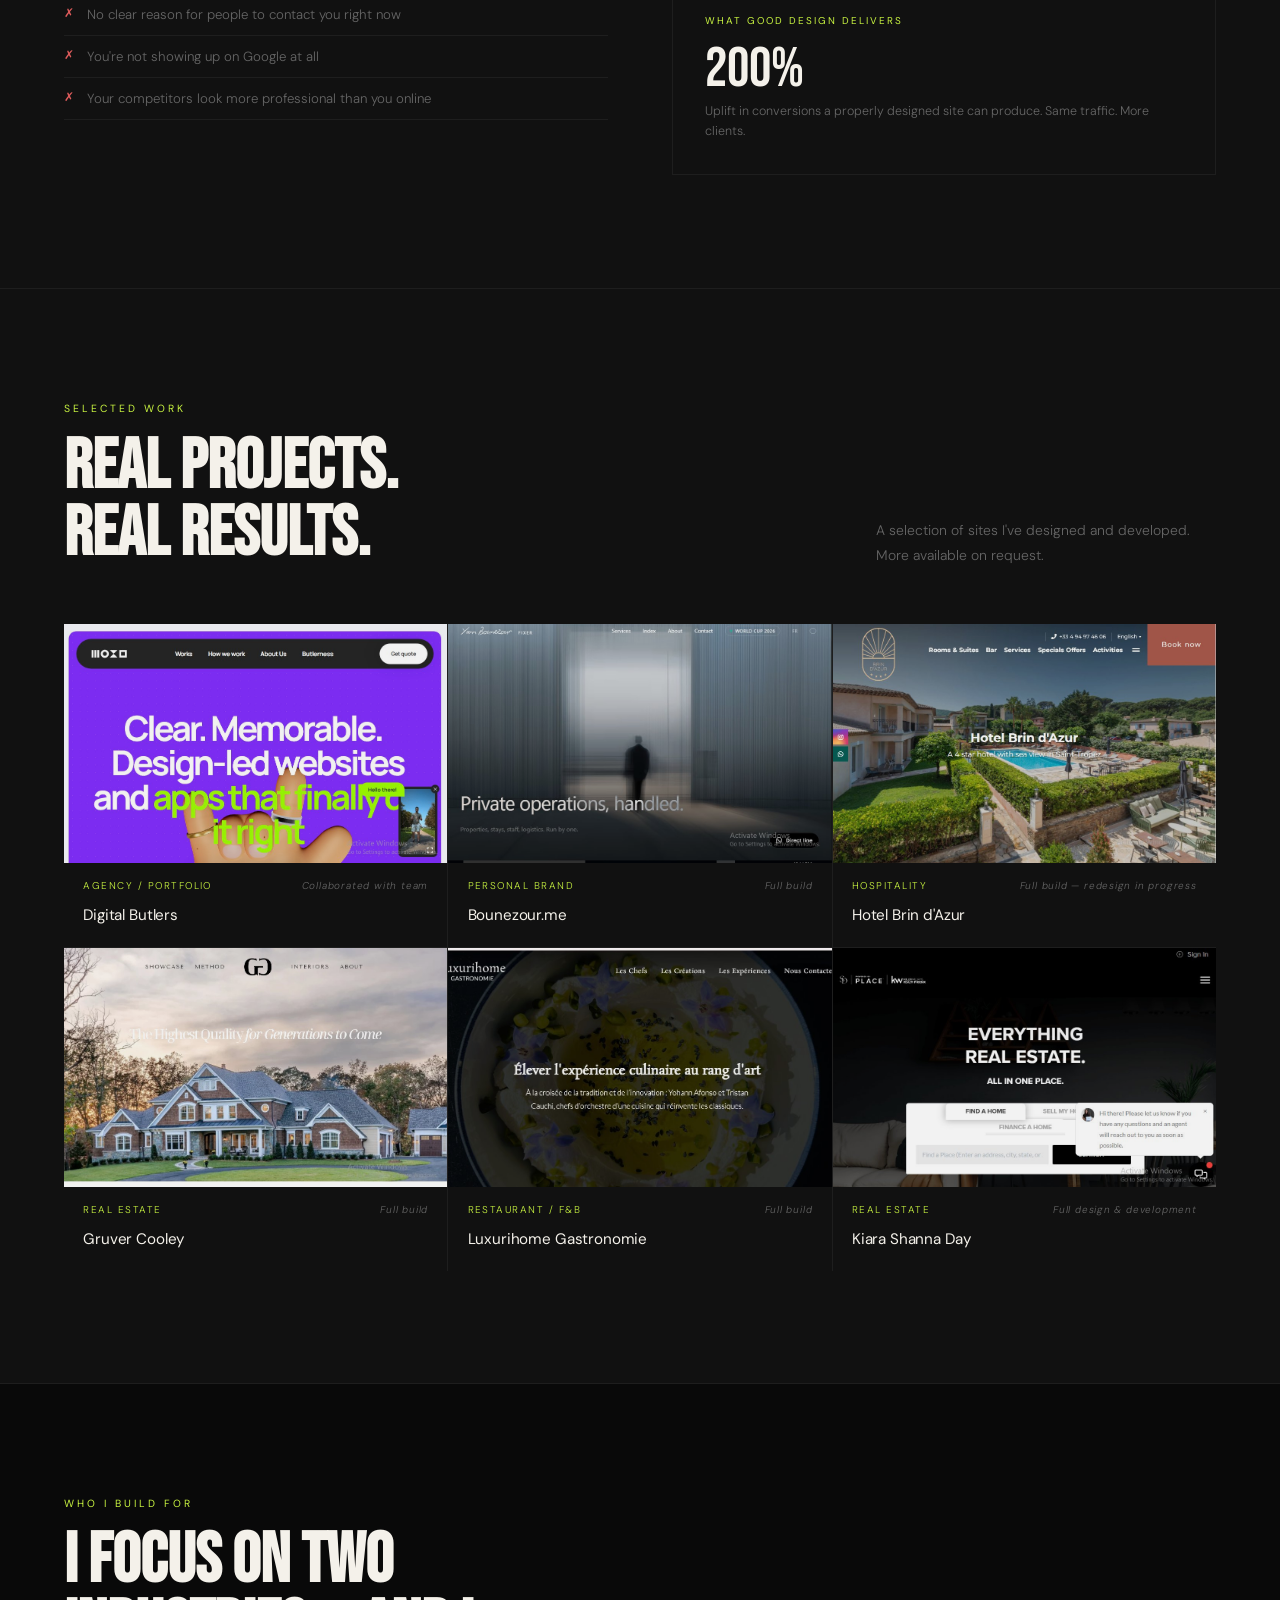
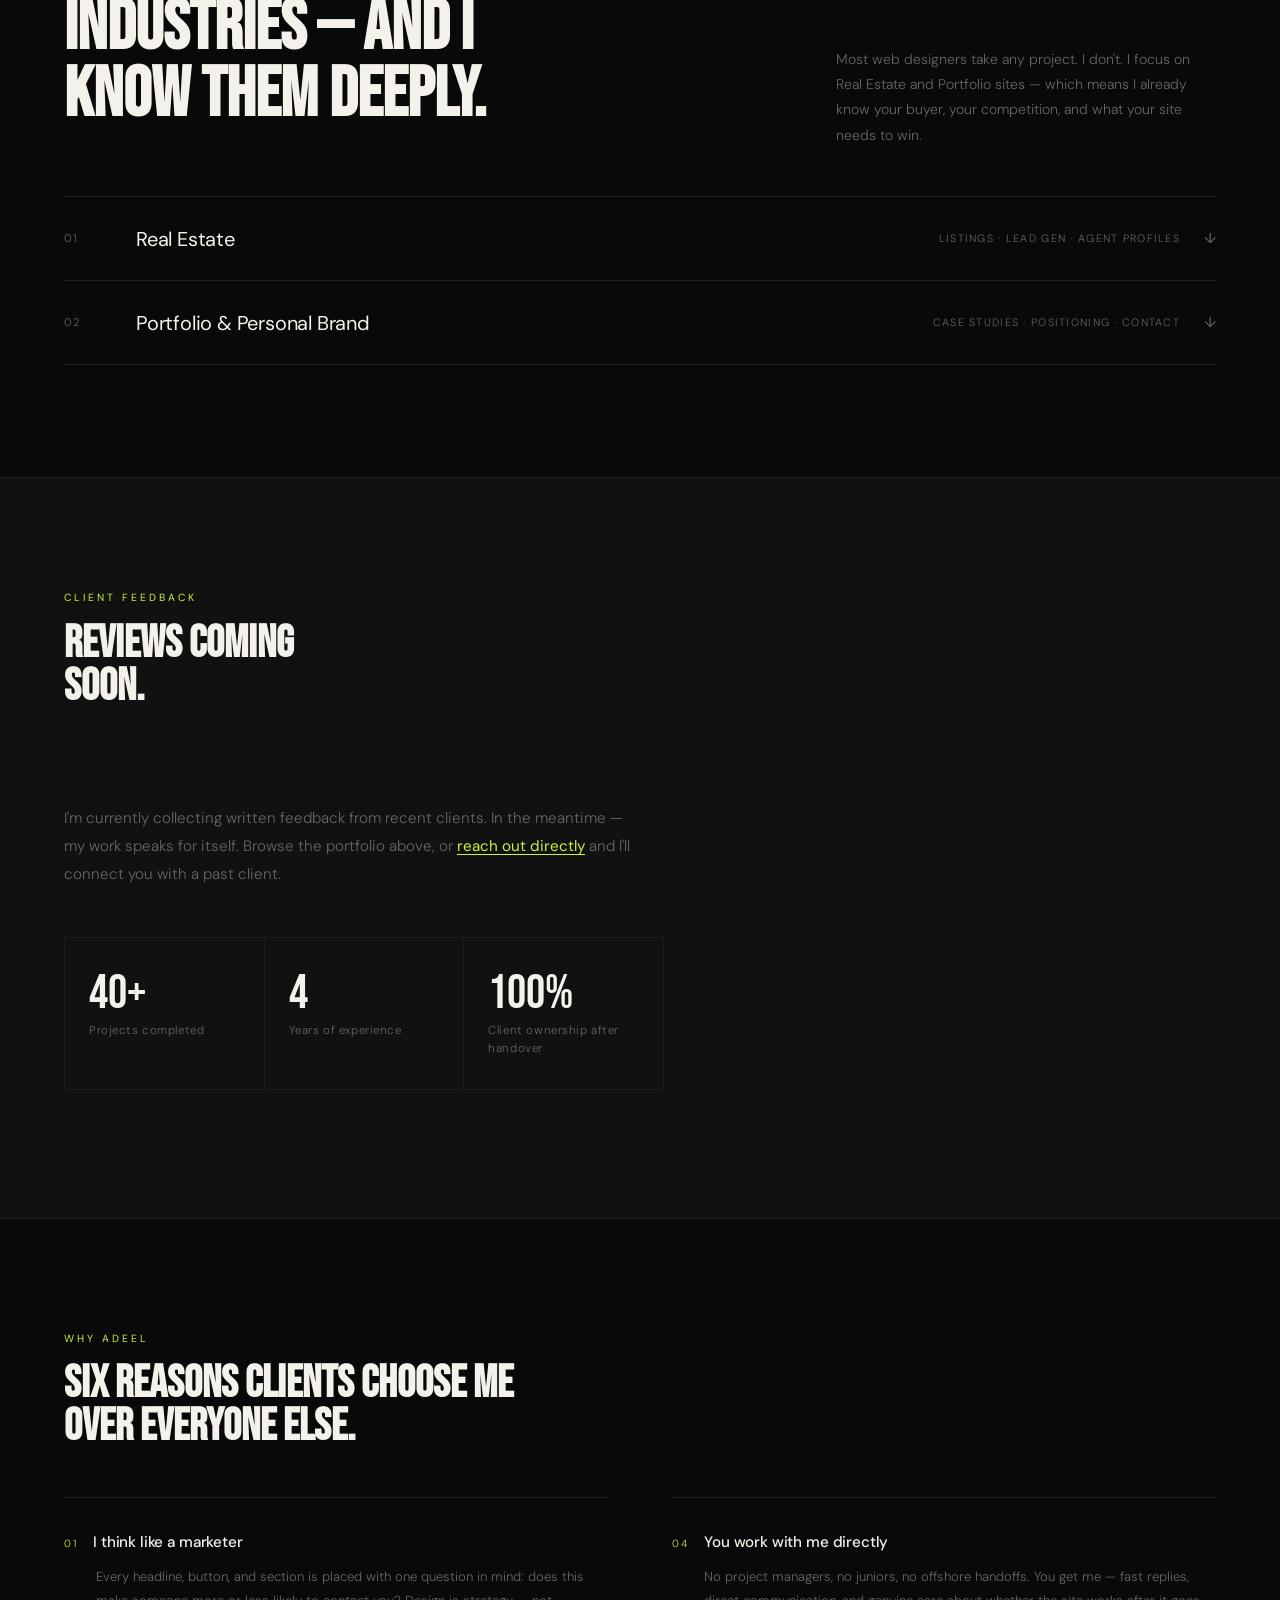
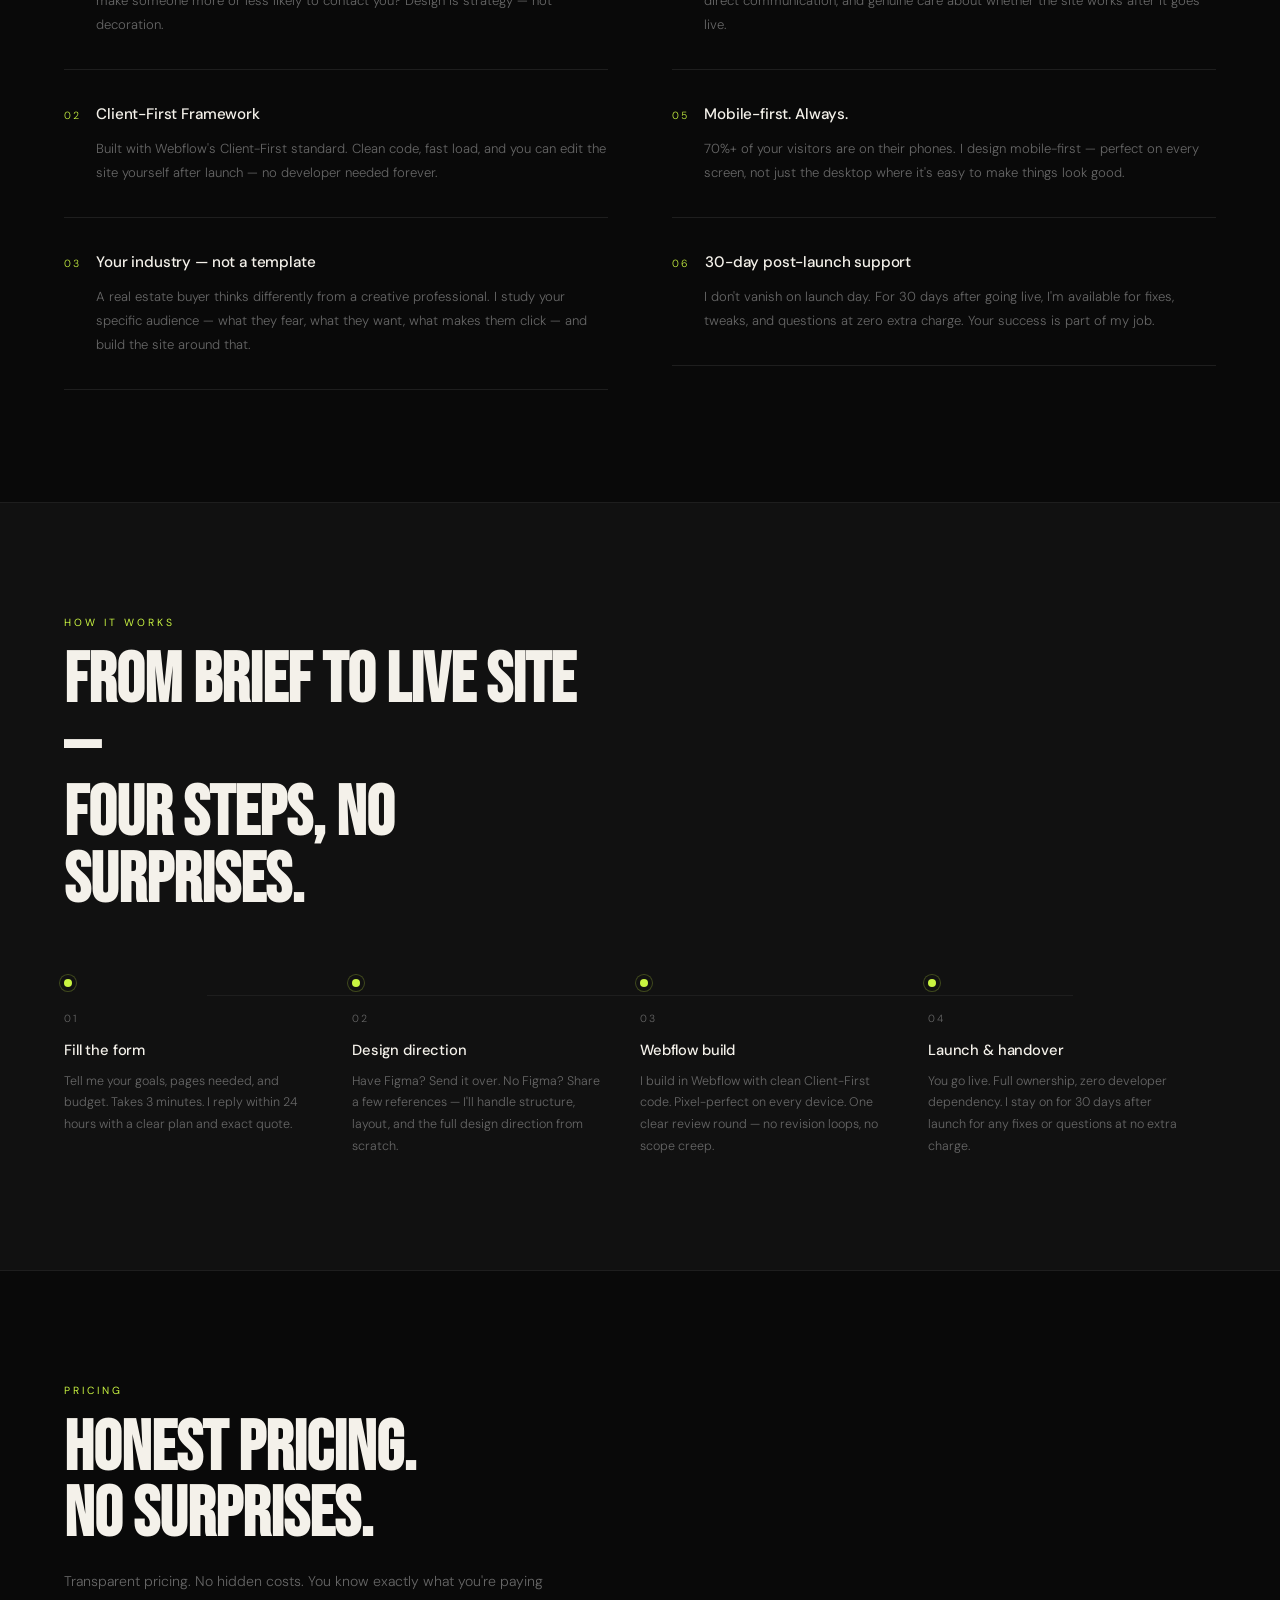
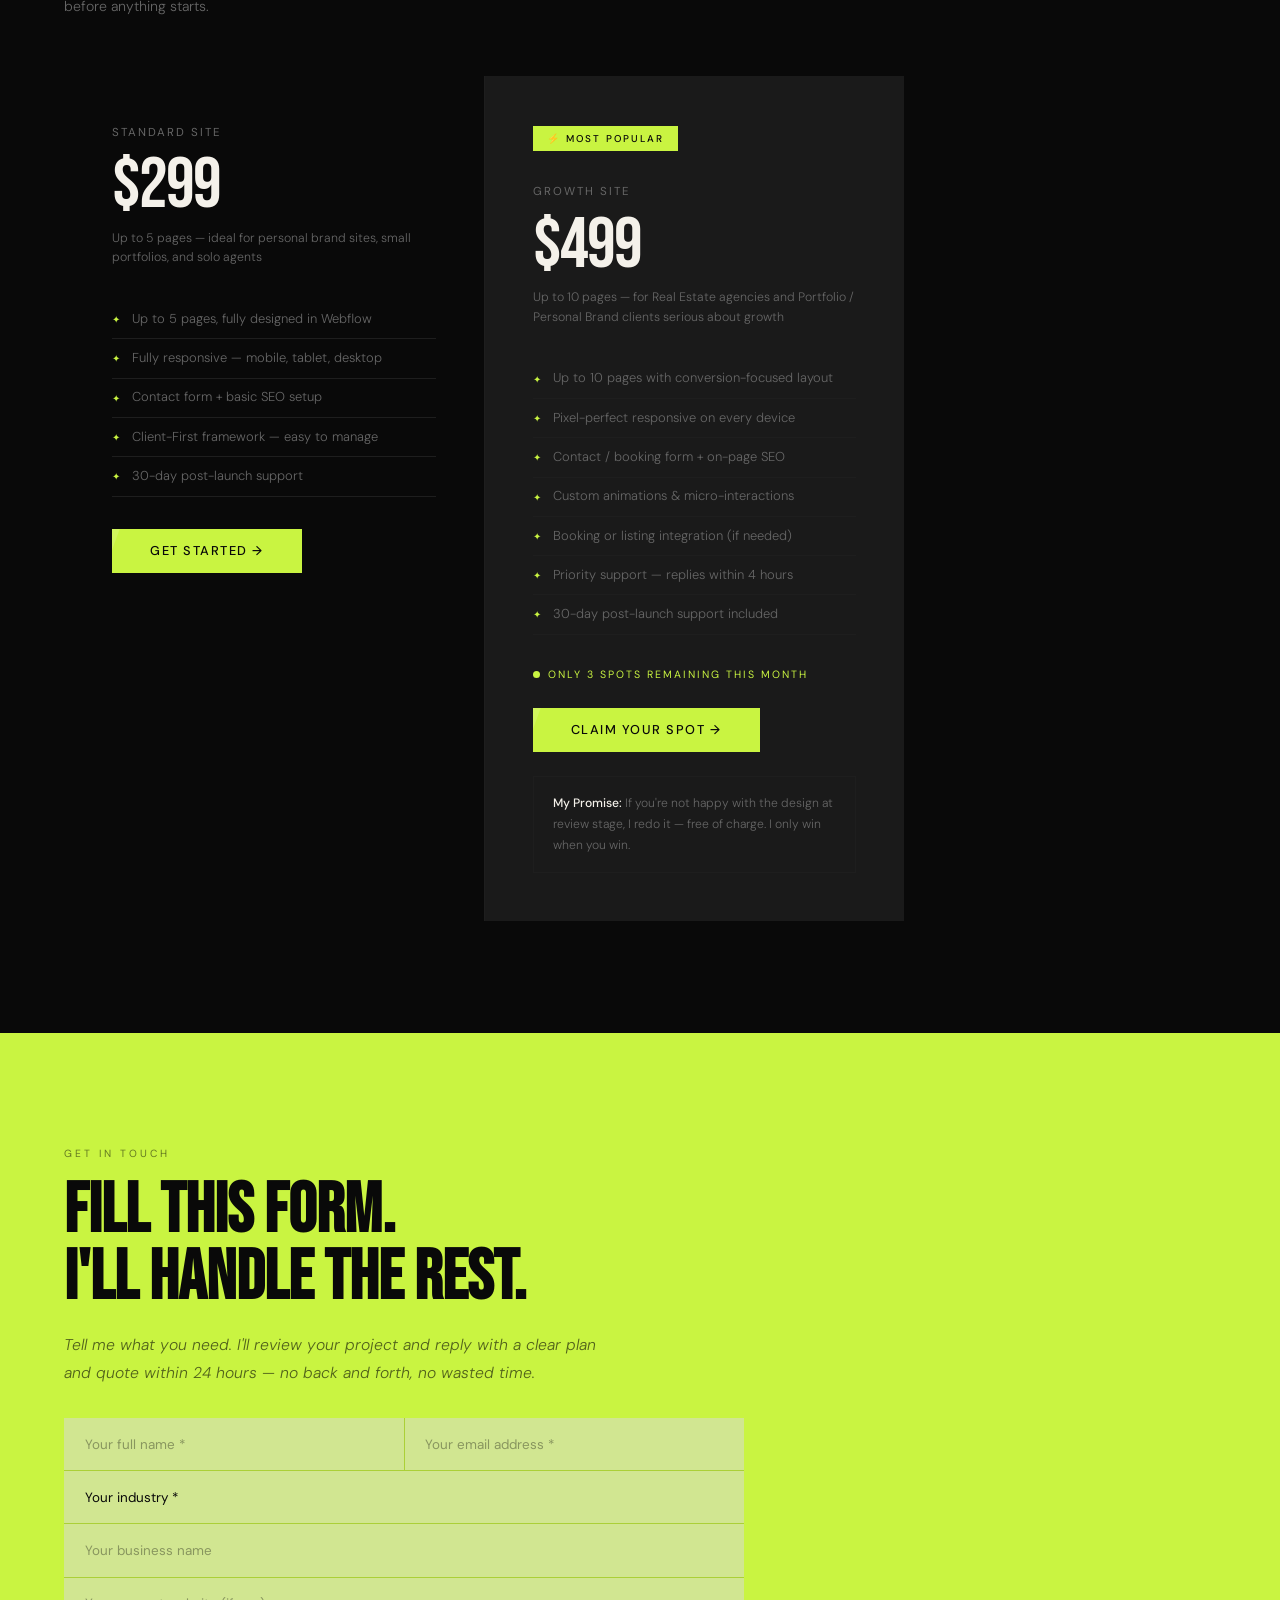
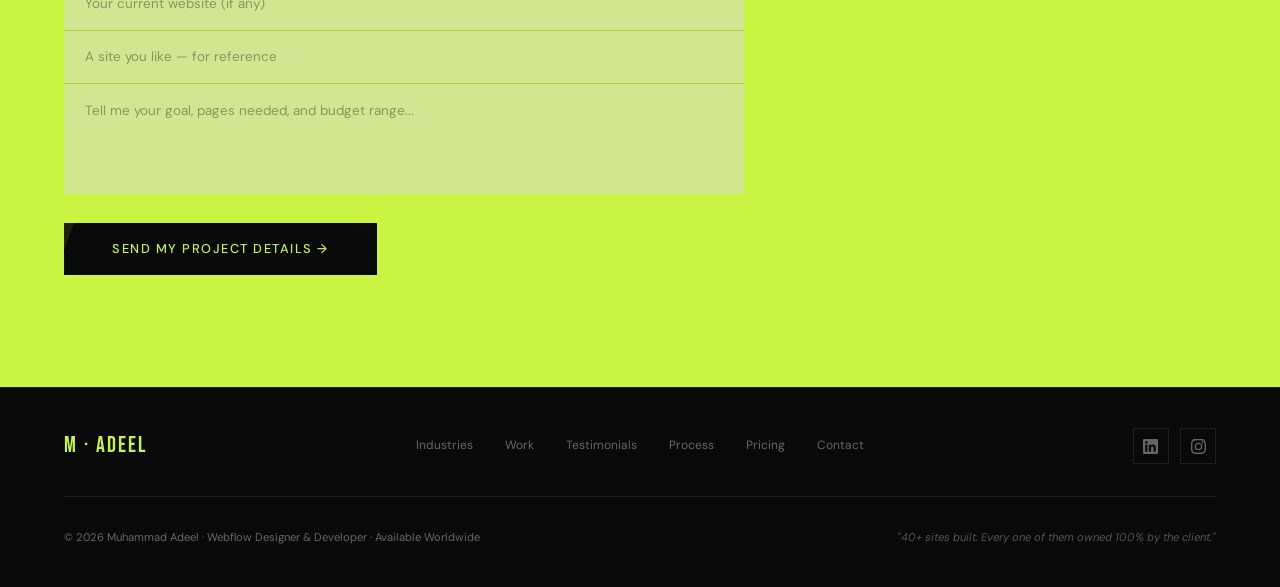
==== commit 17ffd81f: "Add files via upload" ====
--- a/index.html
+++ b/index.html
@@ -29,18 +29,20 @@
    CUSTOM CURSOR
 ═══════════════════════════════ */
 .cursor{
-  position:fixed;width:10px;height:10px;
+  position:fixed;top:0;left:0;
+  width:10px;height:10px;
   background:var(--accent);border-radius:50%;
   pointer-events:none;z-index:9999;
-  transform:translate(-50%,-50%);
-  transition:transform 0.08s var(--ease-out),width 0.25s var(--ease-out),height 0.25s var(--ease-out),opacity 0.2s;
+  will-change:transform;
+  transition:width 0.2s,height 0.2s,opacity 0.2s;
 }
 .cursor-ring{
-  position:fixed;width:36px;height:36px;
+  position:fixed;top:0;left:0;
+  width:36px;height:36px;
   border:1px solid rgba(201,244,65,0.4);border-radius:50%;
   pointer-events:none;z-index:9998;
-  transform:translate(-50%,-50%);
-  transition:transform 0.18s var(--ease-out),width 0.3s var(--ease-out),height 0.3s var(--ease-out);
+  will-change:transform;
+  transition:width 0.25s,height 0.25s;
 }
 .cursor.hovered{width:6px;height:6px;opacity:0.6}
 .cursor-ring.hovered{width:52px;height:52px;border-color:rgba(201,244,65,0.6)}
@@ -108,9 +110,7 @@
   position:absolute;inset:0;
   background-image:linear-gradient(var(--border) 1px,transparent 1px),linear-gradient(90deg,var(--border) 1px,transparent 1px);
   background-size:65px 65px;opacity:.3;
-  animation:gridshift 20s linear infinite;
-}
-@keyframes gridshift{from{background-position:0 0}to{background-position:65px 65px}}
+}
 .hero-glow{
   position:absolute;top:10%;right:5%;
   width:600px;height:600px;
@@ -547,8 +547,8 @@
    TESTIMONIALS — PULL QUOTE LIST
 ══════════════════════════════ */
 .proof-section{background:var(--gray);border-top:1px solid var(--border);padding:7rem 4rem}
-.proof-top{display:flex;justify-content:space-between;align-items:flex-end;gap:3rem;margin-bottom:3.5rem;flex-wrap:wrap}
-.proof-top .s-title{margin:0}
+.proof-top{display:block;margin-bottom:3rem}
+.proof-top .s-title{margin:.5rem 0 0;font-size:clamp(1.8rem,3.5vw,3rem)}
 .proof-list{border-top:1px solid var(--border)}
 .proof-item{
   display:grid;grid-template-columns:220px 1fr;
@@ -576,8 +576,8 @@
    WHY — TWO COLUMN TEXT LIST
 ══════════════════════════════ */
 .why{background:var(--black);border-top:1px solid var(--border);padding:7rem 4rem}
-.why-top{display:flex;justify-content:space-between;align-items:flex-end;gap:3rem;margin-bottom:3.5rem;flex-wrap:wrap}
-.why-top .s-title{margin:0}
+.why-top{display:block;margin-bottom:3rem}
+.why-top .s-title{margin:.5rem 0 .8rem;max-width:480px;font-size:clamp(1.8rem,3.5vw,3rem)}
 .why-cols{display:grid;grid-template-columns:1fr 1fr;gap:0 4rem}
 .why-col{}
 .why-item{
@@ -860,11 +860,11 @@
   <div class="nav-right">
     <div class="nav-social">
       <!-- LinkedIn -->
-      <a href="https://linkedin.com/in/muhammad-adeel" target="_blank" title="LinkedIn" aria-label="LinkedIn">
+      <a href="https://linkedin.com/in/adeel-qadir-895b672b1" target="_blank" title="LinkedIn" aria-label="LinkedIn">
         <svg viewBox="0 0 24 24" xmlns="http://www.w3.org/2000/svg"><path d="M20.447 20.452h-3.554v-5.569c0-1.328-.027-3.037-1.852-3.037-1.853 0-2.136 1.445-2.136 2.939v5.667H9.351V9h3.414v1.561h.046c.477-.9 1.637-1.85 3.37-1.85 3.601 0 4.267 2.37 4.267 5.455v6.286zM5.337 7.433c-1.144 0-2.063-.926-2.063-2.065 0-1.138.92-2.063 2.063-2.063 1.14 0 2.064.925 2.064 2.063 0 1.139-.925 2.065-2.064 2.065zm1.782 13.019H3.555V9h3.564v11.452zM22.225 0H1.771C.792 0 0 .774 0 1.729v20.542C0 23.227.792 24 1.771 24h20.451C23.2 24 24 23.227 24 22.271V1.729C24 .774 23.2 0 22.222 0h.003z"/></svg>
       </a>
       <!-- Instagram -->
-      <a href="https://instagram.com/muhammad.adeel.dev" target="_blank" title="Instagram" aria-label="Instagram">
+      <a href="https://instagram.com/adeelqadir98" target="_blank" title="Instagram" aria-label="Instagram">
         <svg viewBox="0 0 24 24" xmlns="http://www.w3.org/2000/svg"><path d="M12 2.163c3.204 0 3.584.012 4.85.07 3.252.148 4.771 1.691 4.919 4.919.058 1.265.069 1.645.069 4.849 0 3.205-.012 3.584-.069 4.849-.149 3.225-1.664 4.771-4.919 4.919-1.266.058-1.644.07-4.85.07-3.204 0-3.584-.012-4.849-.07-3.26-.149-4.771-1.699-4.919-4.92-.058-1.265-.07-1.644-.07-4.849 0-3.204.013-3.583.07-4.849.149-3.227 1.664-4.771 4.919-4.919 1.266-.057 1.645-.069 4.849-.069zm0-2.163c-3.259 0-3.667.014-4.947.072-4.358.2-6.78 2.618-6.98 6.98-.059 1.281-.073 1.689-.073 4.948 0 3.259.014 3.668.072 4.948.2 4.358 2.618 6.78 6.98 6.98 1.281.058 1.689.072 4.948.072 3.259 0 3.668-.014 4.948-.072 4.354-.2 6.782-2.618 6.979-6.98.059-1.28.073-1.689.073-4.948 0-3.259-.014-3.667-.072-4.947-.196-4.354-2.617-6.78-6.979-6.98-1.281-.059-1.69-.073-4.949-.073zm0 5.838c-3.403 0-6.162 2.759-6.162 6.162s2.759 6.163 6.162 6.163 6.162-2.759 6.162-6.163c0-3.403-2.759-6.162-6.162-6.162zm0 10.162c-2.209 0-4-1.79-4-4 0-2.209 1.791-4 4-4s4 1.791 4 4c0 2.21-1.791 4-4 4zm6.406-11.845c-.796 0-1.441.645-1.441 1.44s.645 1.44 1.441 1.44c.795 0 1.439-.645 1.439-1.44s-.644-1.44-1.439-1.44z"/></svg>
       </a>
     </div>
@@ -1335,11 +1335,11 @@
     </div>
     <div class="footer-social">
       <!-- LinkedIn -->
-      <a href="https://linkedin.com/in/muhammad-adeel" target="_blank" title="LinkedIn" aria-label="LinkedIn">
+      <a href="https://linkedin.com/in/adeel-qadir-895b672b1" target="_blank" title="LinkedIn" aria-label="LinkedIn">
         <svg viewBox="0 0 24 24" xmlns="http://www.w3.org/2000/svg"><path d="M20.447 20.452h-3.554v-5.569c0-1.328-.027-3.037-1.852-3.037-1.853 0-2.136 1.445-2.136 2.939v5.667H9.351V9h3.414v1.561h.046c.477-.9 1.637-1.85 3.37-1.85 3.601 0 4.267 2.37 4.267 5.455v6.286zM5.337 7.433c-1.144 0-2.063-.926-2.063-2.065 0-1.138.92-2.063 2.063-2.063 1.14 0 2.064.925 2.064 2.063 0 1.139-.925 2.065-2.064 2.065zm1.782 13.019H3.555V9h3.564v11.452zM22.225 0H1.771C.792 0 0 .774 0 1.729v20.542C0 23.227.792 24 1.771 24h20.451C23.2 24 24 23.227 24 22.271V1.729C24 .774 23.2 0 22.222 0h.003z"/></svg>
       </a>
       <!-- Instagram -->
-      <a href="https://instagram.com/muhammad.adeel.dev" target="_blank" title="Instagram" aria-label="Instagram">
+      <a href="https://instagram.com/adeelqadir98" target="_blank" title="Instagram" aria-label="Instagram">
         <svg viewBox="0 0 24 24" xmlns="http://www.w3.org/2000/svg"><path d="M12 2.163c3.204 0 3.584.012 4.85.07 3.252.148 4.771 1.691 4.919 4.919.058 1.265.069 1.645.069 4.849 0 3.205-.012 3.584-.069 4.849-.149 3.225-1.664 4.771-4.919 4.919-1.266.058-1.644.07-4.85.07-3.204 0-3.584-.012-4.849-.07-3.26-.149-4.771-1.699-4.919-4.92-.058-1.265-.07-1.644-.07-4.849 0-3.204.013-3.583.07-4.849.149-3.227 1.664-4.771 4.919-4.919 1.266-.057 1.645-.069 4.849-.069zm0-2.163c-3.259 0-3.667.014-4.947.072-4.358.2-6.78 2.618-6.98 6.98-.059 1.281-.073 1.689-.073 4.948 0 3.259.014 3.668.072 4.948.2 4.358 2.618 6.78 6.98 6.98 1.281.058 1.689.072 4.948.072 3.259 0 3.668-.014 4.948-.072 4.354-.2 6.782-2.618 6.979-6.98.059-1.28.073-1.689.073-4.948 0-3.259-.014-3.667-.072-4.947-.196-4.354-2.617-6.78-6.979-6.98-1.281-.059-1.69-.073-4.949-.073zm0 5.838c-3.403 0-6.162 2.759-6.162 6.162s2.759 6.163 6.162 6.163 6.162-2.759 6.162-6.163c0-3.403-2.759-6.162-6.162-6.162zm0 10.162c-2.209 0-4-1.79-4-4 0-2.209 1.791-4 4-4s4 1.791 4 4c0 2.21-1.791 4-4 4zm6.406-11.845c-.796 0-1.441.645-1.441 1.44s.645 1.44 1.441 1.44c.795 0 1.439-.645 1.439-1.44s-.644-1.44-1.439-1.44z"/></svg>
       </a>
     </div>
@@ -1359,21 +1359,29 @@
   if(!isOpen) row.classList.add('open');
 }
 
-/* Custom cursor */
+/* Custom cursor — RAF + transform, zero layout thrash */
 const cursor=document.getElementById('cursor');
 const ring=document.getElementById('cursor-ring');
-let mx=0,my=0,rx=0,ry=0;
+let mx=window.innerWidth/2,my=window.innerHeight/2;
+let rx=mx,ry=my;
+let rafId;
+
 document.addEventListener('mousemove',e=>{
-  mx=e.clientX;my=e.clientY;
-  cursor.style.left=mx+'px';cursor.style.top=my+'px';
-});
-function animRing(){
-  rx+=(mx-rx)*0.12;ry+=(my-ry)*0.12;
-  ring.style.left=rx+'px';ring.style.top=ry+'px';
-  requestAnimationFrame(animRing);
-}
-animRing();
-document.querySelectorAll('a,button,.ind-card,.proof-card,.why-card,.proc-step,.proof-box').forEach(el=>{
+  mx=e.clientX; my=e.clientY;
+},{passive:true});
+
+function cursorLoop(){
+  // Dot: instant
+  cursor.style.transform=`translate(calc(${mx}px - 50%), calc(${my}px - 50%))`;
+  // Ring: smooth lag
+  rx+=(mx-rx)*0.13;
+  ry+=(my-ry)*0.13;
+  ring.style.transform=`translate(calc(${rx}px - 50%), calc(${ry}px - 50%))`;
+  rafId=requestAnimationFrame(cursorLoop);
+}
+cursorLoop();
+
+document.querySelectorAll('a,button,.ind-row,.proof-card,.why-item,.proc-item,.proof-box,.port-item').forEach(el=>{
   el.addEventListener('mouseenter',()=>{cursor.classList.add('hovered');ring.classList.add('hovered')});
   el.addEventListener('mouseleave',()=>{cursor.classList.remove('hovered');ring.classList.remove('hovered')});
 });
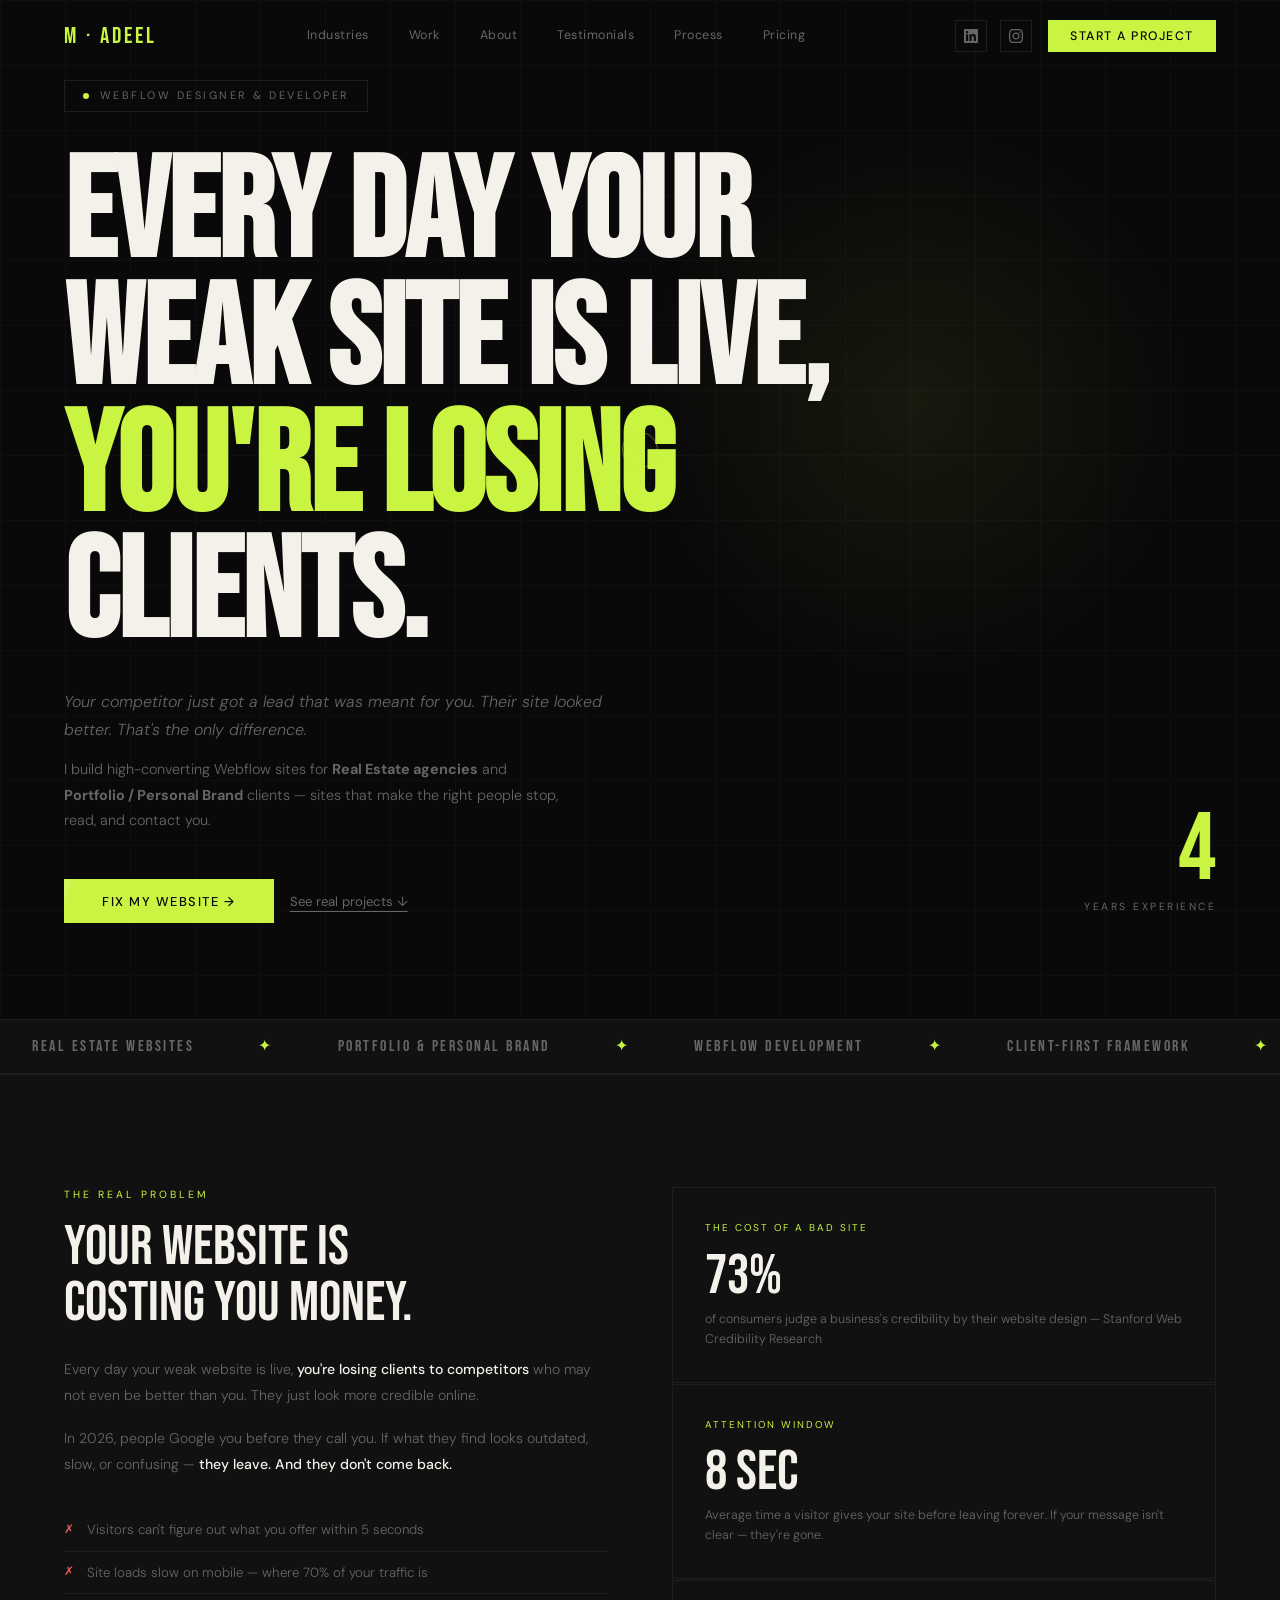
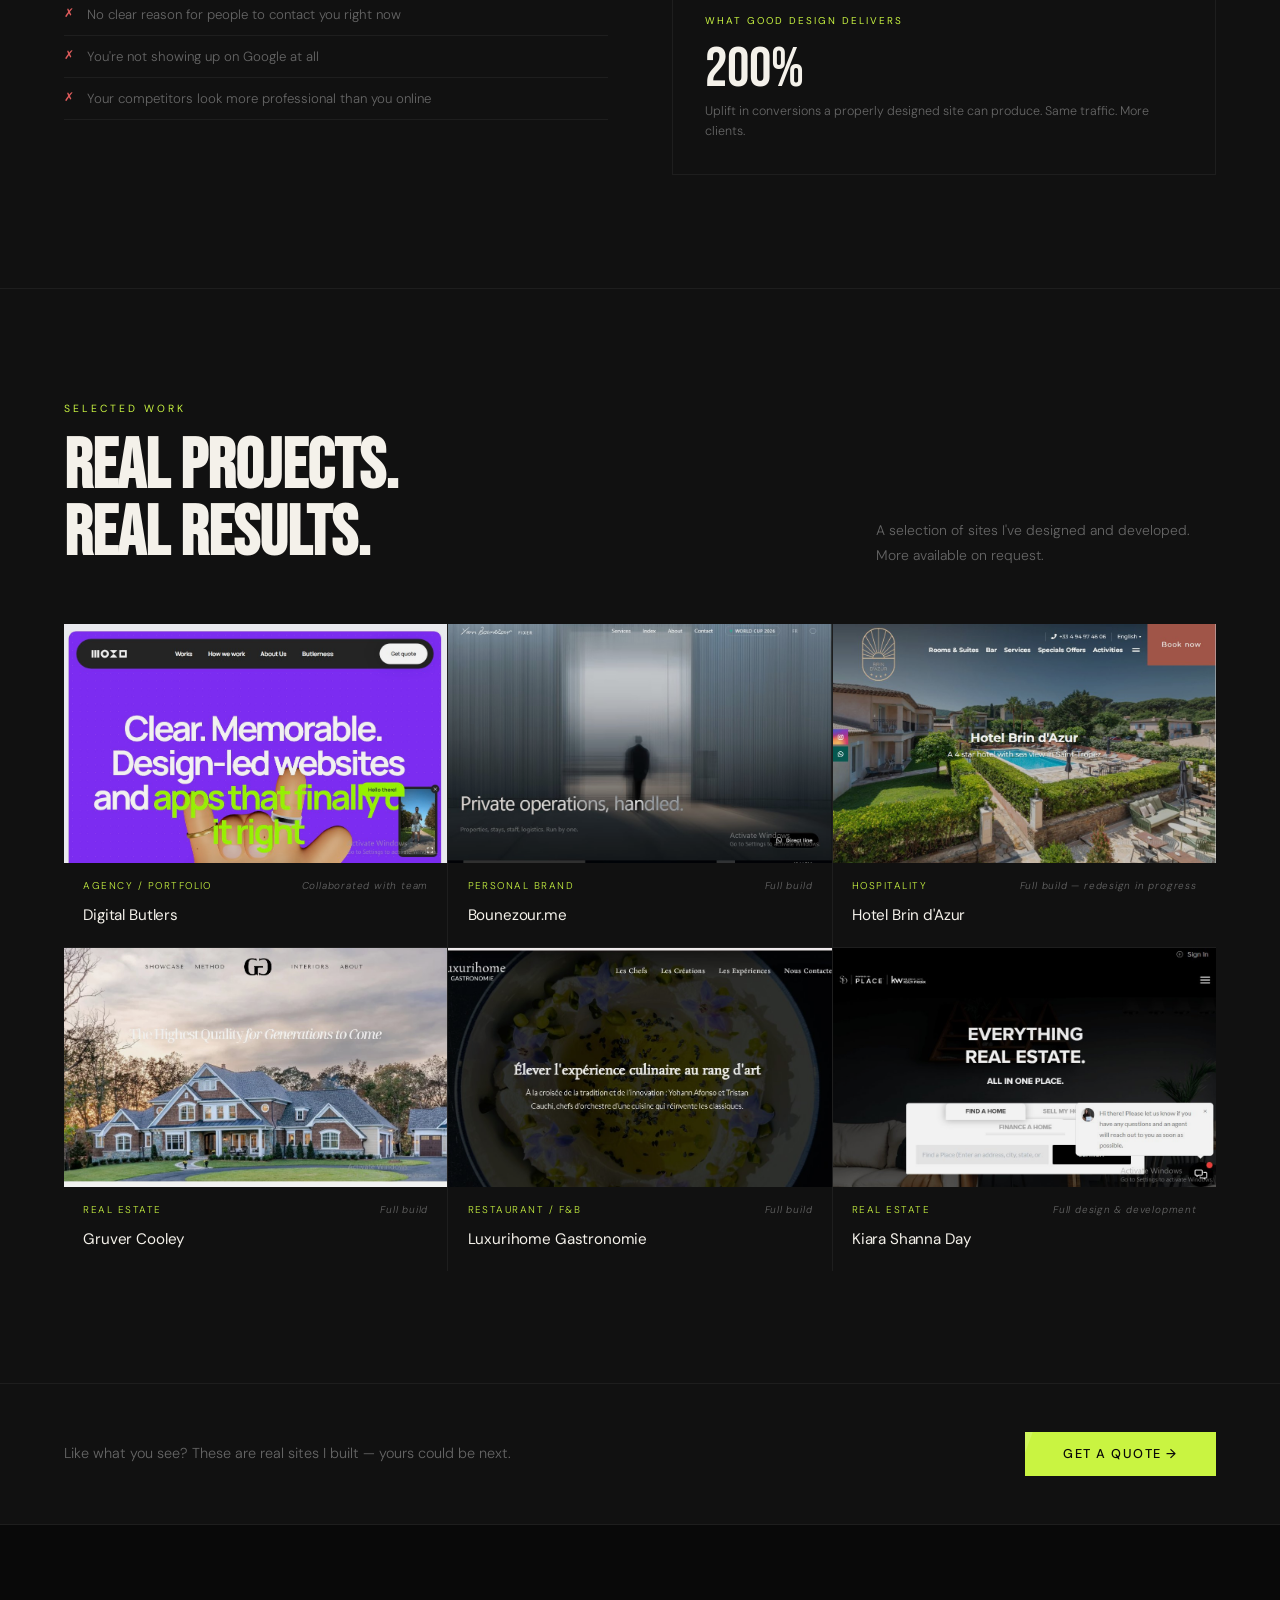
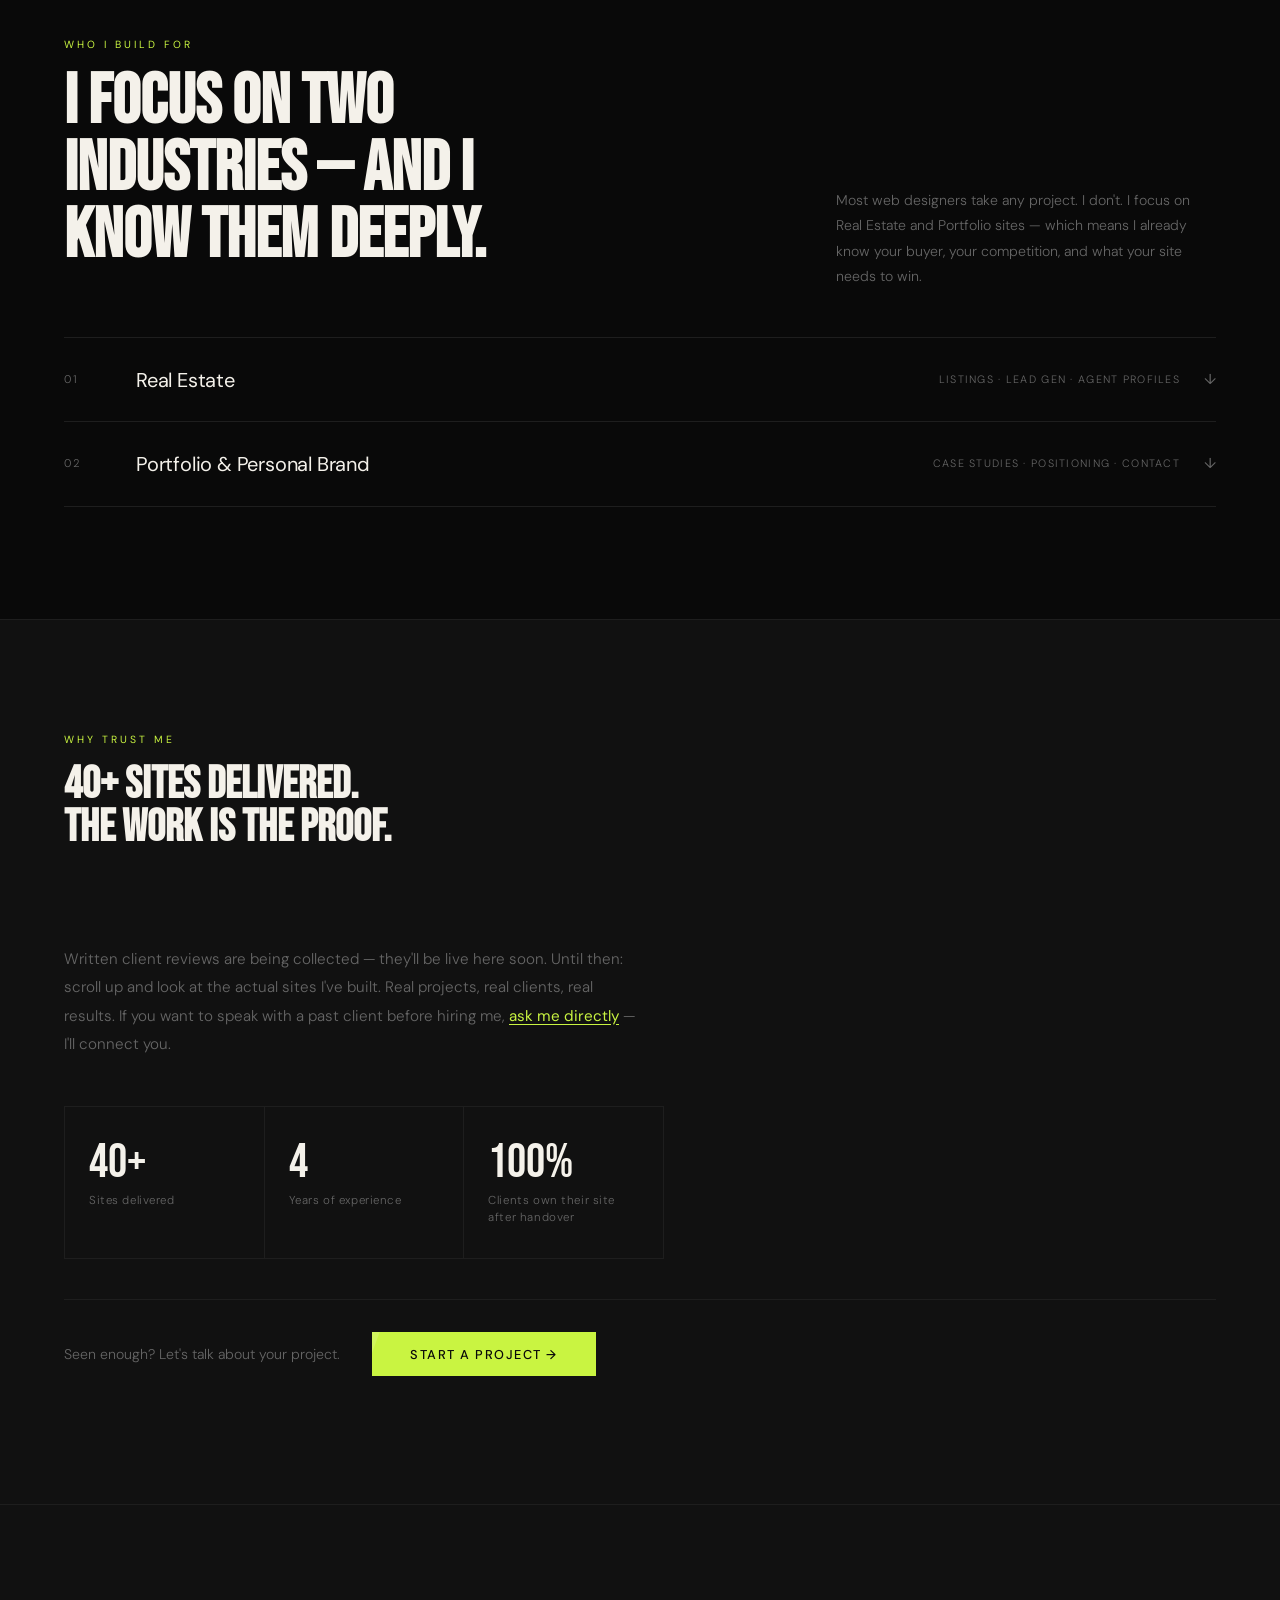
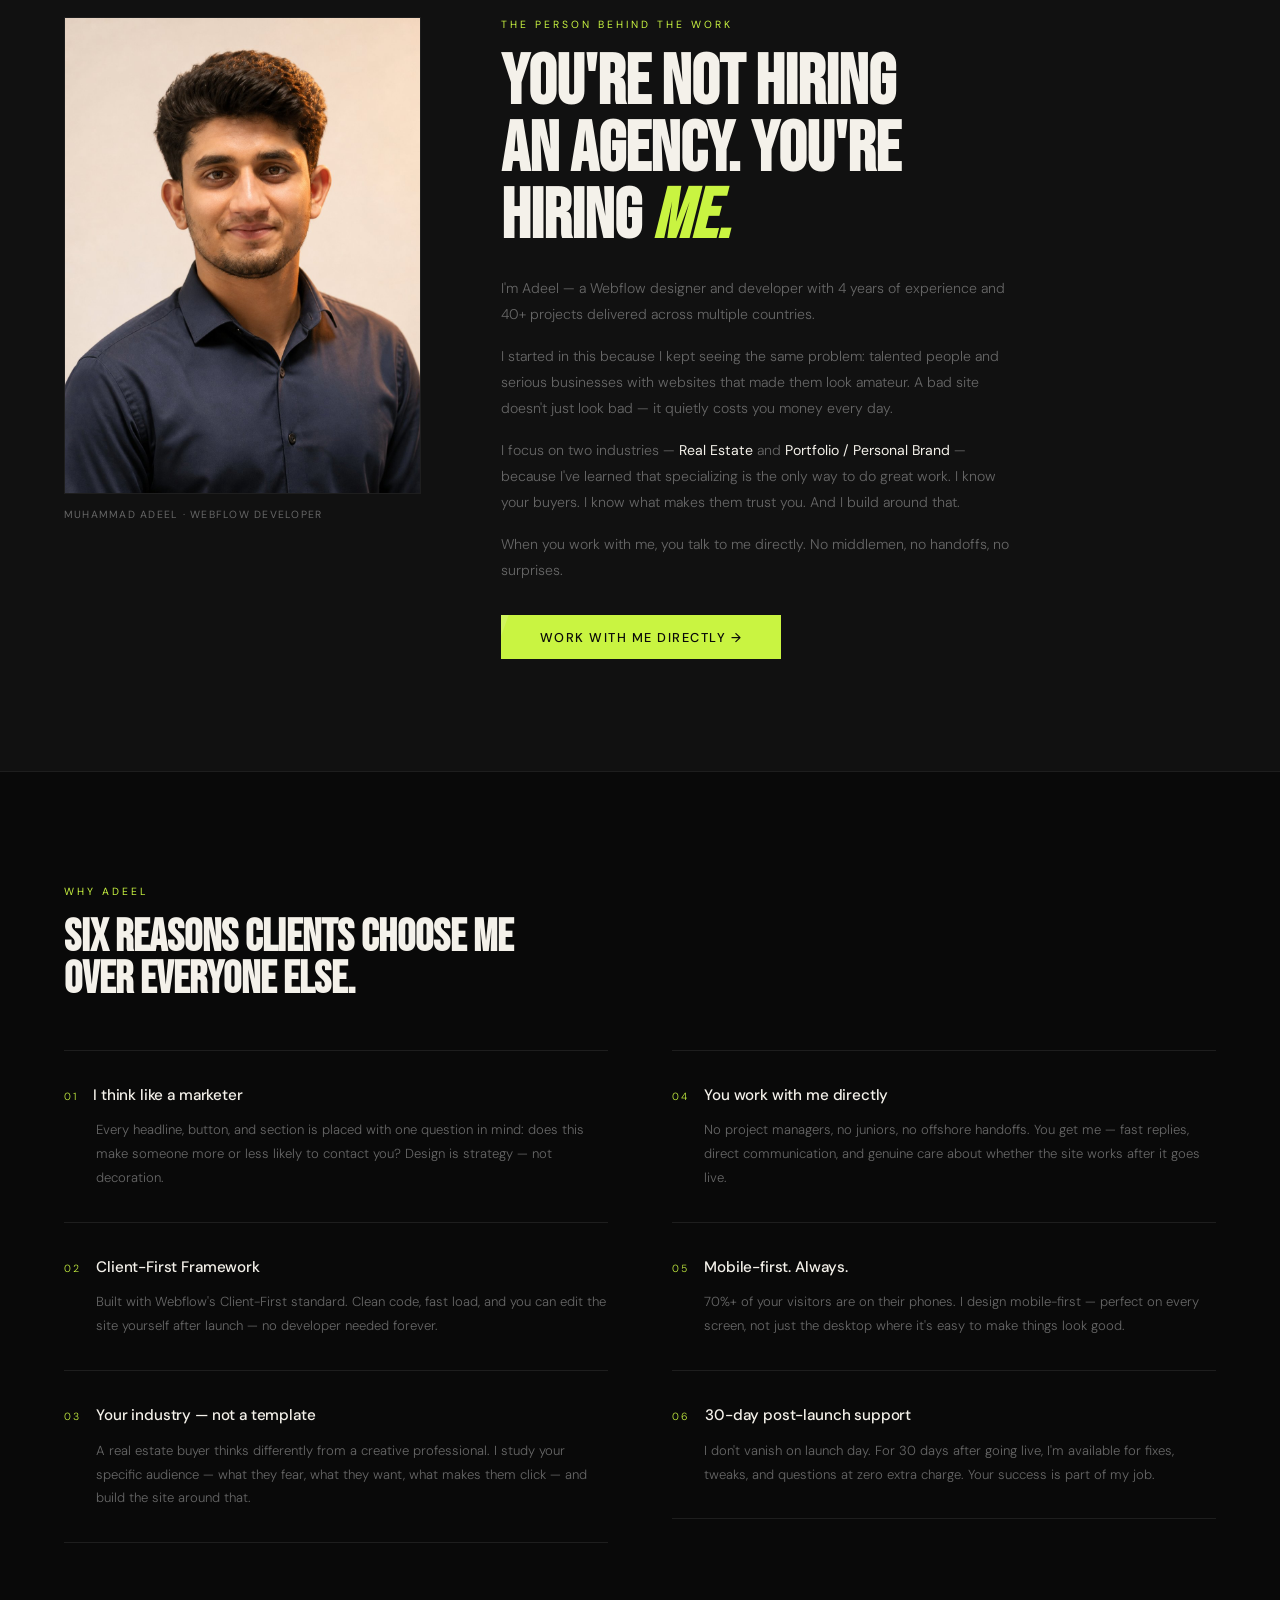
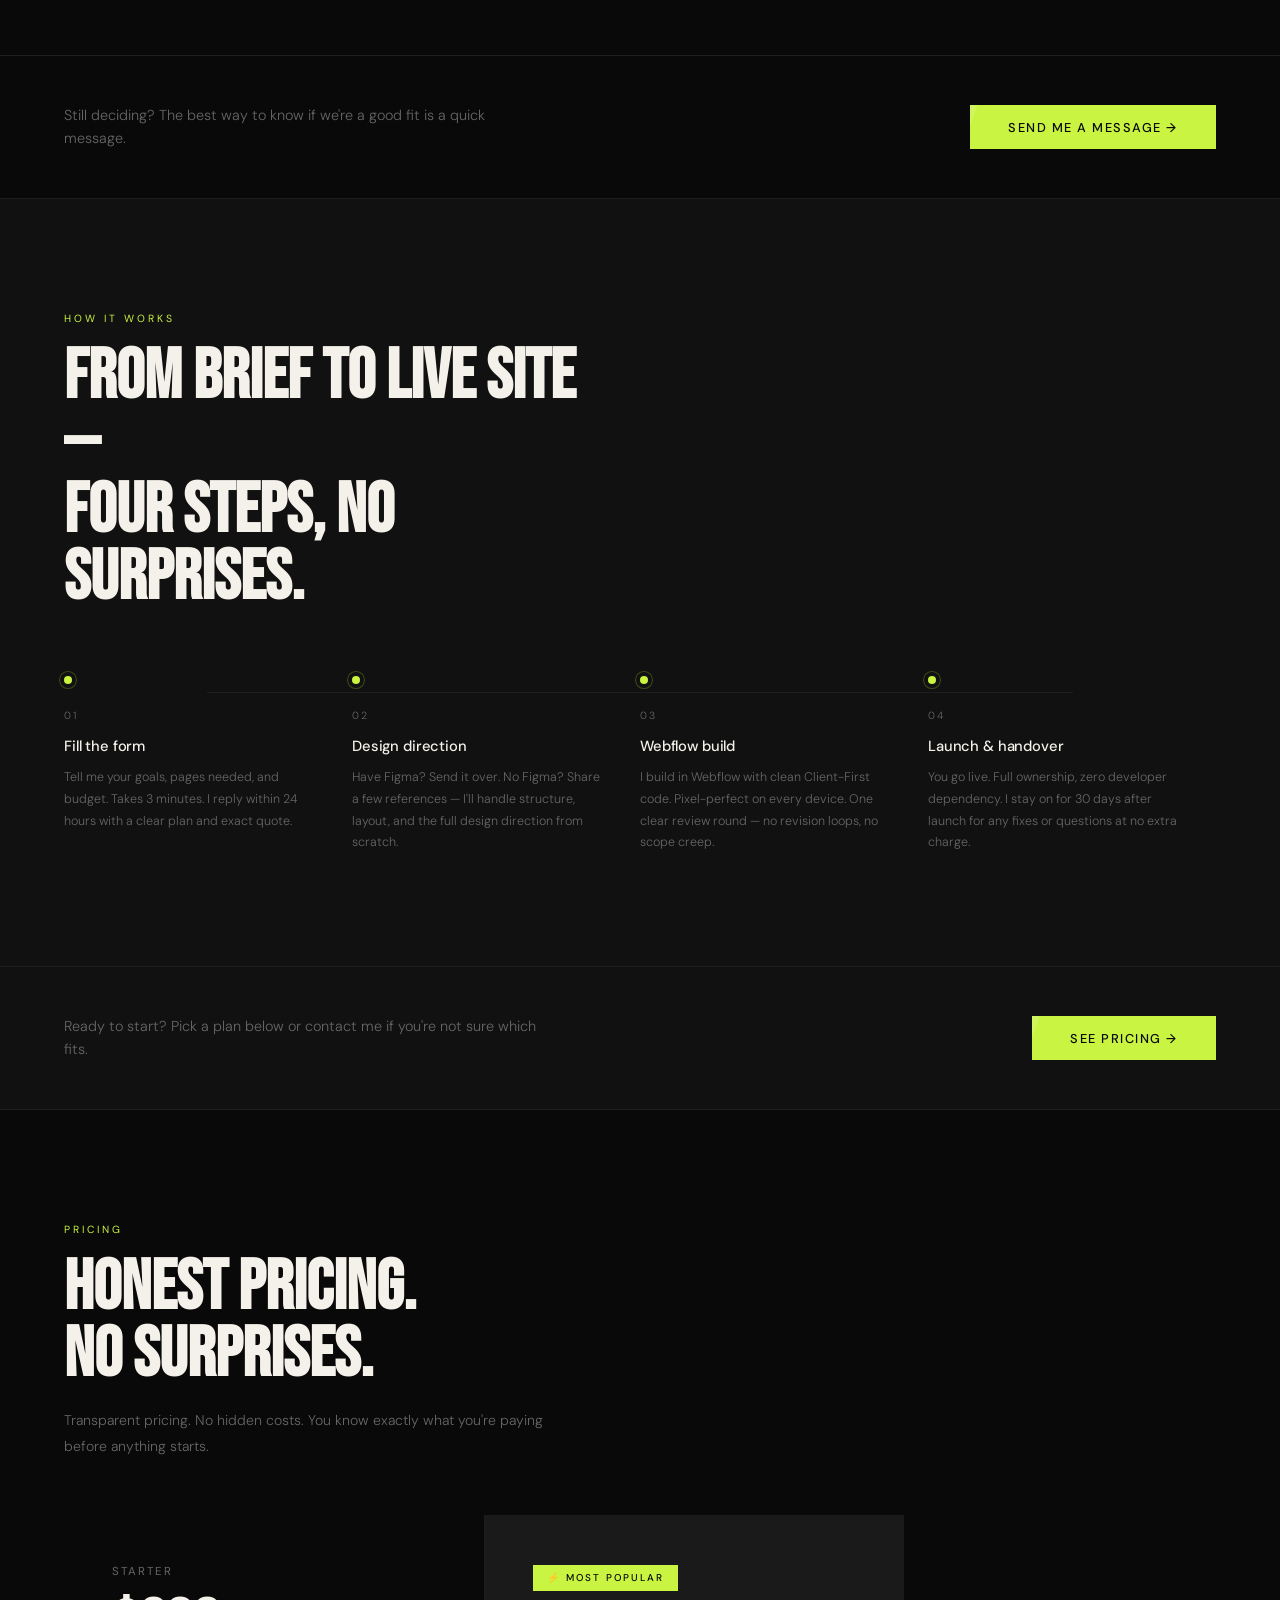
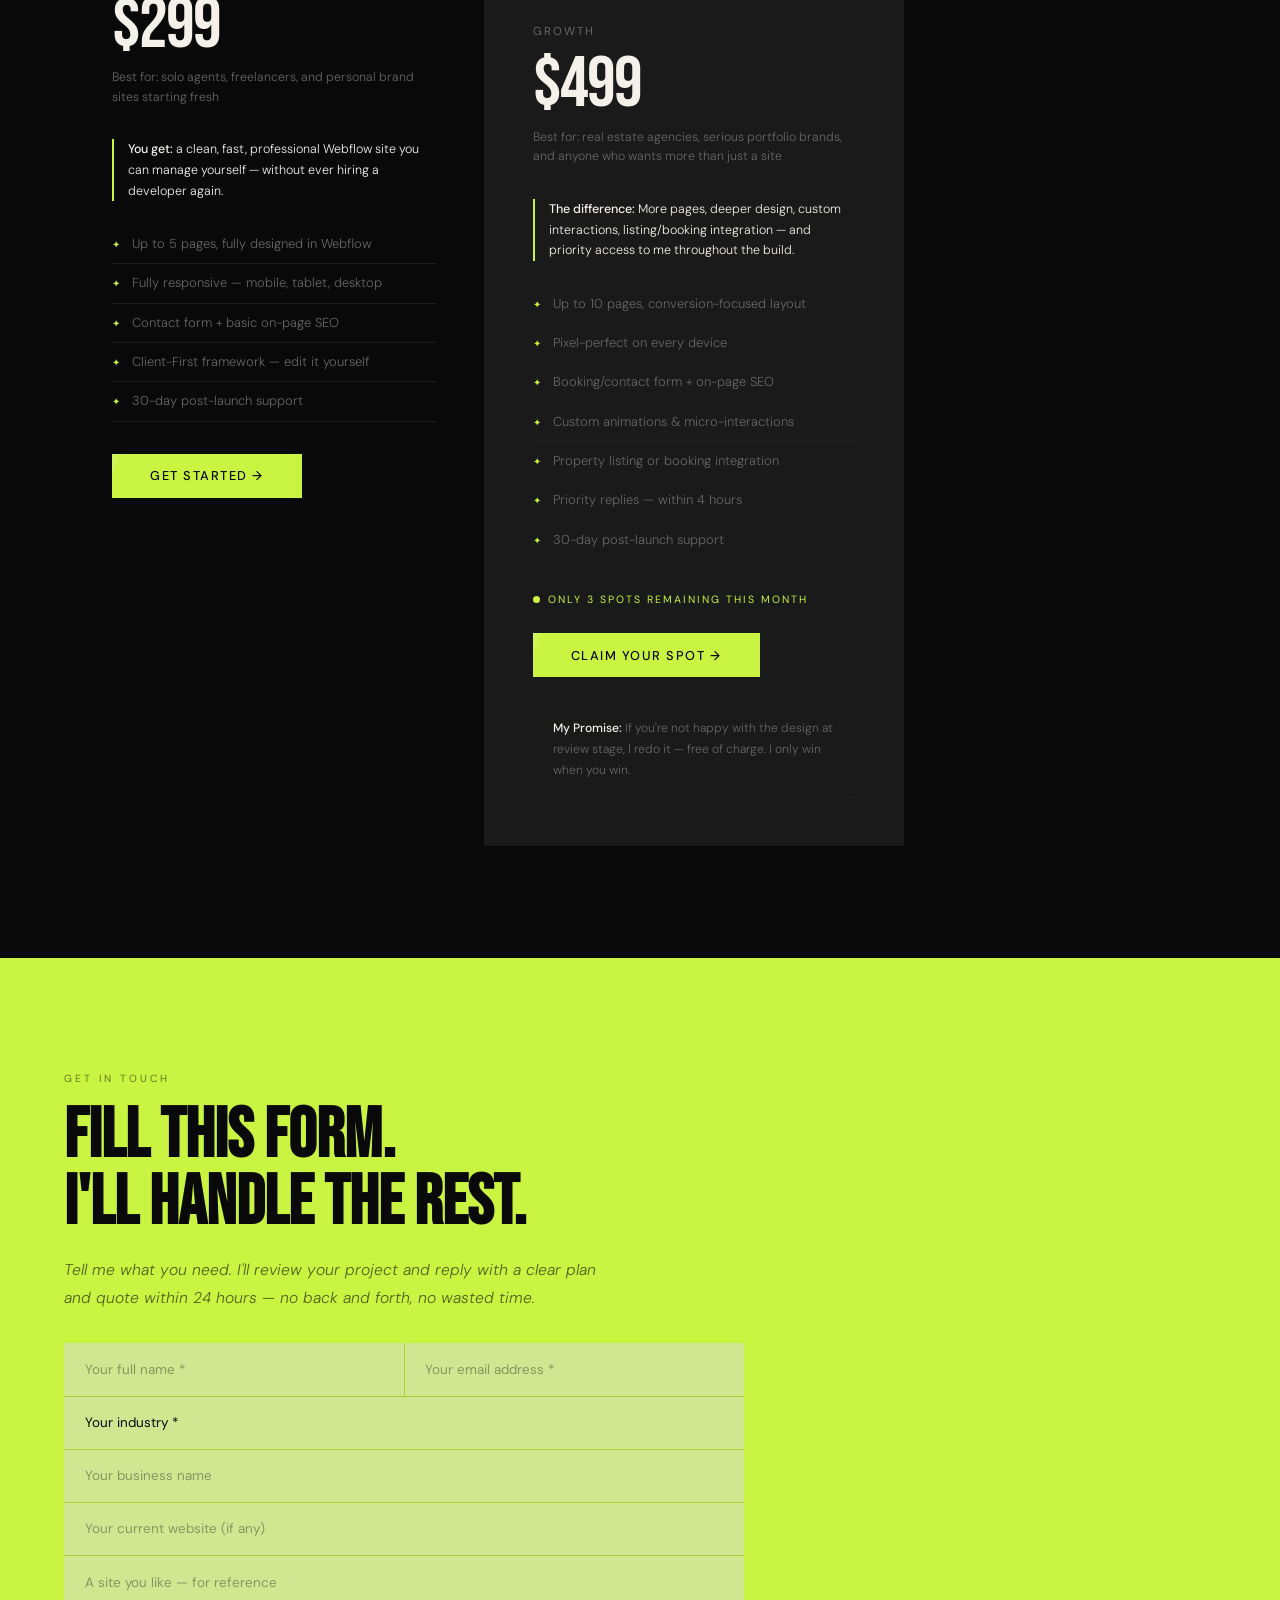
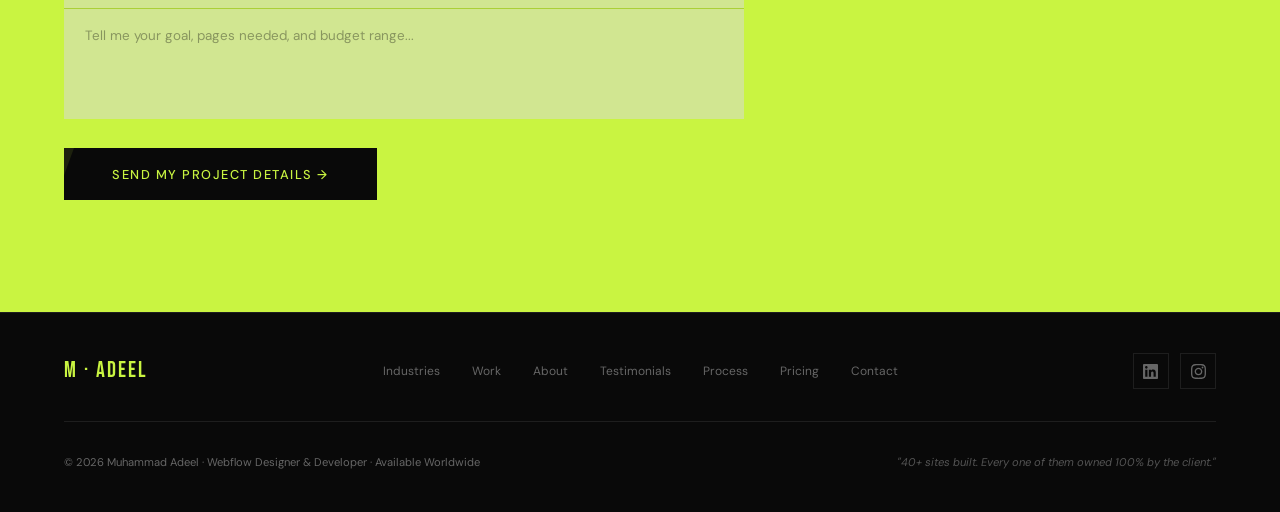
==== commit 36e83d58: "Add files via upload" ====
--- a/index.html
+++ b/index.html
@@ -839,6 +839,61 @@
 .proof-stat-l{font-size:.72rem;color:var(--muted);letter-spacing:.05em;line-height:1.5;font-weight:300}
 @media(max-width:600px){.proof-stats{flex-direction:column}}
 
+
+/* ── About Section ── */
+.about-sec{background:var(--gray);border-top:1px solid var(--border);padding:7rem 4rem}
+.about-inner{display:grid;grid-template-columns:1fr 2fr;gap:5rem;align-items:start}
+.about-img-box{position:relative}
+
+.about-img-tag{
+  font-size:.65rem;letter-spacing:.12em;text-transform:uppercase;
+  color:var(--muted);margin-top:.8rem;
+}
+.about-copy p{
+  font-size:.88rem;color:var(--muted);line-height:1.85;
+  margin-bottom:1rem;font-weight:300;max-width:520px;
+}
+.about-copy p strong{color:var(--white);font-weight:400}
+.about-copy .s-title{margin:.5rem 0 1.5rem}
+.about-cta{margin-top:2rem}
+
+/* ── Section CTAs ── */
+.section-cta{
+  background:var(--gray);border-top:1px solid var(--border);
+  padding:3rem 4rem;
+  display:flex;align-items:center;justify-content:space-between;gap:2rem;
+  flex-wrap:wrap;
+}
+.section-cta--dark{background:var(--black)}
+.section-cta p{font-size:.9rem;color:var(--muted);font-weight:300;max-width:480px}
+
+/* ── Price ideal note ── */
+.price-ideal{
+  font-size:.78rem;color:var(--white);line-height:1.65;
+  border-left:2px solid var(--accent);padding-left:.9rem;
+  margin-bottom:1.5rem;font-weight:300;
+}
+.price-ideal strong{font-weight:500}
+
+/* ── Proof mid CTA ── */
+.proof-mid-cta{
+  margin-top:2.5rem;padding-top:2rem;
+  border-top:1px solid var(--border);
+  display:flex;align-items:center;gap:2rem;flex-wrap:wrap;
+}
+.proof-mid-cta p{font-size:.88rem;color:var(--muted);font-weight:300}
+
+@media(max-width:900px){
+  .about-inner{grid-template-columns:1fr;gap:2.5rem}
+  .about-sec{padding:5rem 1.5rem}
+  .section-cta{padding:2.5rem 1.5rem;flex-direction:column;align-items:flex-start}
+}
+@media(max-width:600px){
+  .about-sec{padding:4rem 1.2rem}
+  .section-cta{padding:2rem 1.2rem}
+  .proof-mid-cta{flex-direction:column;align-items:flex-start}
+}
+
 </style>
 </head>
 <body>
@@ -853,6 +908,7 @@
   <div class="nav-links">
     <a href="#industries">Industries</a>
     <a href="#portfolio">Work</a>
+    <a href="#about">About</a>
     <a href="#proof-section">Testimonials</a>
     <a href="#process">Process</a>
     <a href="#pricing">Pricing</a>
@@ -879,16 +935,16 @@
   <div class="hero-content">
     <div class="hero-eyebrow"><span class="dot"></span>Webflow Designer &amp; Developer</div>
     <h1 class="hero-title">
-      <span class="line">Who Else Wants</span>
-      <span class="line">A Website That</span>
-      <span class="line"><span class="accent">Actually Gets</span></span>
-      <span class="line">Clients?</span>
+      <span class="line">Every Day Your</span>
+      <span class="line">Weak Site Is Live,</span>
+      <span class="line"><span class="accent">You're Losing</span></span>
+      <span class="line">Clients.</span>
     </h1>
-    <p class="hero-hook">If your current website looks good but your inbox is empty — this is for you.</p>
-    <p class="hero-sub">I build high-converting Webflow sites for <strong>Real Estate agencies</strong> and <strong>Portfolio / Personal Brand</strong> clients. Most designers hand you a template. I build something that actually works for your specific business.</p>
+    <p class="hero-hook">Your competitor just got a lead that was meant for you. Their site looked better. That's the only difference.</p>
+    <p class="hero-sub">I build high-converting Webflow sites for <strong>Real Estate agencies</strong> and <strong>Portfolio / Personal Brand</strong> clients — sites that make the right people stop, read, and contact you.</p>
     <div class="hero-btns">
-      <button class="btn-primary" onclick="document.getElementById('contact').scrollIntoView({behavior:'smooth'})">Start a Project →</button>
-      <button class="btn-ghost" onclick="document.getElementById('industries').scrollIntoView({behavior:'smooth'})">See who I work with ↓</button>
+      <button class="btn-primary" onclick="document.getElementById('contact').scrollIntoView({behavior:'smooth'})">Fix My Website →</button>
+      <button class="btn-ghost" onclick="document.getElementById('portfolio').scrollIntoView({behavior:'smooth'})">See real projects ↓</button>
     </div>
   </div>
   <div class="hero-badge">
@@ -1049,6 +1105,10 @@
     </a>
   </div>
 </section>
+<div class="section-cta reveal">
+  <p>Like what you see? These are real sites I built — yours could be next.</p>
+  <button class="btn-primary" onclick="document.getElementById('contact').scrollIntoView({behavior:'smooth'})">Get a Quote →</button>
+</div>
 
 <!-- ══════ INDUSTRIES ══════ -->
 <section class="industries" id="industries">
@@ -1095,18 +1155,18 @@
   </div>
 </section>
 
-<!-- TESTIMONIALS -->
+<!-- PROOF / CREDIBILITY -->
 <section class="proof-section" id="proof-section">
   <div class="proof-top reveal">
-    <div class="s-label">Client Feedback</div>
-    <h2 class="s-title">Reviews coming<br>soon.</h2>
+    <div class="s-label">Why Trust Me</div>
+    <h2 class="s-title">40+ sites delivered.<br>The work is the proof.</h2>
   </div>
   <div class="proof-coming">
-    <p class="proof-coming-text reveal">I'm currently collecting written feedback from recent clients. In the meantime — my work speaks for itself. Browse the portfolio above, or <button class="proof-link" onclick="document.getElementById('contact').scrollIntoView({behavior:'smooth'})">reach out directly</button> and I'll connect you with a past client.</p>
+    <p class="proof-coming-text reveal">Written client reviews are being collected — they'll be live here soon. Until then: scroll up and look at the actual sites I've built. Real projects, real clients, real results. If you want to speak with a past client before hiring me, <button class="proof-link" onclick="document.getElementById('contact').scrollIntoView({behavior:'smooth'})">ask me directly</button> — I'll connect you.</p>
     <div class="proof-stats reveal">
       <div class="proof-stat">
         <div class="proof-stat-n">40+</div>
-        <div class="proof-stat-l">Projects completed</div>
+        <div class="proof-stat-l">Sites delivered</div>
       </div>
       <div class="proof-stat">
         <div class="proof-stat-n">4</div>
@@ -1114,7 +1174,41 @@
       </div>
       <div class="proof-stat">
         <div class="proof-stat-n">100%</div>
-        <div class="proof-stat-l">Client ownership after handover</div>
+        <div class="proof-stat-l">Clients own their site after handover</div>
+      </div>
+    </div>
+    <!-- Mid-section CTA -->
+    <div class="proof-mid-cta reveal">
+      <p>Seen enough? Let's talk about your project.</p>
+      <button class="btn-primary" onclick="document.getElementById('contact').scrollIntoView({behavior:'smooth'})">Start a Project →</button>
+    </div>
+  </div>
+</section>
+
+
+<!-- ══════ ABOUT ══════ -->
+<section class="about-sec" id="about">
+  <div class="about-inner">
+    <div class="about-img-col reveal">
+      <div class="about-img-box">
+        <!-- Replace this with your actual photo by swapping the src -->
+        <img
+          src="[data-uri]"
+          alt="Muhammad Adeel — Webflow Designer & Developer"
+          style="width:100%;aspect-ratio:3/4;object-fit:cover;object-position:top;display:block;border:1px solid var(--border);"
+        />
+        <div class="about-img-tag">Muhammad Adeel · Webflow Developer</div>
+      </div>
+    </div>
+    <div class="about-copy reveal">
+      <div class="s-label">The Person Behind The Work</div>
+      <h2 class="s-title">You're not hiring<br>an agency. You're<br>hiring <em style="font-style:italic;color:var(--accent)">me.</em></h2>
+      <p>I'm Adeel — a Webflow designer and developer with 4 years of experience and 40+ projects delivered across multiple countries.</p>
+      <p>I started in this because I kept seeing the same problem: talented people and serious businesses with websites that made them look amateur. A bad site doesn't just look bad — it quietly costs you money every day.</p>
+      <p>I focus on two industries — <strong>Real Estate</strong> and <strong>Portfolio / Personal Brand</strong> — because I've learned that specializing is the only way to do great work. I know your buyers. I know what makes them trust you. And I build around that.</p>
+      <p>When you work with me, you talk to me directly. No middlemen, no handoffs, no surprises.</p>
+      <div class="about-cta">
+        <button class="btn-primary" onclick="document.getElementById('contact').scrollIntoView({behavior:'smooth'})">Work With Me Directly →</button>
       </div>
     </div>
   </div>
@@ -1176,6 +1270,11 @@
   </div>
 </section>
 
+<div class="section-cta section-cta--dark reveal">
+  <p>Still deciding? The best way to know if we're a good fit is a quick message.</p>
+  <button class="btn-primary" onclick="document.getElementById('contact').scrollIntoView({behavior:'smooth'})">Send Me a Message →</button>
+</div>
+
 <!-- ══════ PROCESS ══════ -->
 <section class="process" id="process">
   <div class="proc-top reveal">
@@ -1223,6 +1322,11 @@
 
   </div>
 </section>
+
+<div class="section-cta reveal">
+  <p>Ready to start? Pick a plan below or contact me if you're not sure which fits.</p>
+  <button class="btn-primary" onclick="document.getElementById('pricing').scrollIntoView({behavior:'smooth'})">See Pricing →</button>
+</div>
 
 <!-- ══════ PRICING ══════ -->
 <section class="pricing" id="pricing">
@@ -1231,31 +1335,33 @@
   <p class="s-sub reveal">Transparent pricing. No hidden costs. You know exactly what you're paying before anything starts.</p>
   <div class="price-layout reveal">
     <div class="price-box">
-      <div class="price-name">Standard Site</div>
+      <div class="price-name">Starter</div>
       <div class="price-num">$299</div>
-      <p class="price-note">Up to 5 pages — ideal for personal brand sites, small portfolios, and solo agents</p>
+      <p class="price-note">Best for: solo agents, freelancers, and personal brand sites starting fresh</p>
+      <div class="price-ideal"><strong>You get:</strong> a clean, fast, professional Webflow site you can manage yourself — without ever hiring a developer again.</div>
       <ul class="feat-list">
         <li>Up to 5 pages, fully designed in Webflow</li>
         <li>Fully responsive — mobile, tablet, desktop</li>
-        <li>Contact form + basic SEO setup</li>
-        <li>Client-First framework — easy to manage</li>
+        <li>Contact form + basic on-page SEO</li>
+        <li>Client-First framework — edit it yourself</li>
         <li>30-day post-launch support</li>
       </ul>
       <button class="btn-primary" onclick="document.getElementById('contact').scrollIntoView({behavior:'smooth'})">Get Started →</button>
     </div>
     <div class="price-box featured">
       <span class="price-badge">⚡ Most Popular</span>
-      <div class="price-name">Growth Site</div>
+      <div class="price-name">Growth</div>
       <div class="price-num">$499</div>
-      <p class="price-note">Up to 10 pages — for Real Estate agencies and Portfolio / Personal Brand clients serious about growth</p>
+      <p class="price-note">Best for: real estate agencies, serious portfolio brands, and anyone who wants more than just a site</p>
+      <div class="price-ideal"><strong>The difference:</strong> More pages, deeper design, custom interactions, listing/booking integration — and priority access to me throughout the build.</div>
       <ul class="feat-list">
-        <li>Up to 10 pages with conversion-focused layout</li>
-        <li>Pixel-perfect responsive on every device</li>
-        <li>Contact / booking form + on-page SEO</li>
+        <li>Up to 10 pages, conversion-focused layout</li>
+        <li>Pixel-perfect on every device</li>
+        <li>Booking/contact form + on-page SEO</li>
         <li>Custom animations &amp; micro-interactions</li>
-        <li>Booking or listing integration (if needed)</li>
-        <li>Priority support — replies within 4 hours</li>
-        <li>30-day post-launch support included</li>
+        <li>Property listing or booking integration</li>
+        <li>Priority replies — within 4 hours</li>
+        <li>30-day post-launch support</li>
       </ul>
       <div class="spots"><span></span>Only 3 spots remaining this month</div>
       <button class="btn-primary" onclick="document.getElementById('contact').scrollIntoView({behavior:'smooth'})">Claim Your Spot →</button>
@@ -1328,6 +1434,7 @@
     <div class="footer-links">
       <a href="#industries">Industries</a>
       <a href="#portfolio">Work</a>
+    <a href="#about">About</a>
     <a href="#proof-section">Testimonials</a>
       <a href="#process">Process</a>
       <a href="#pricing">Pricing</a>
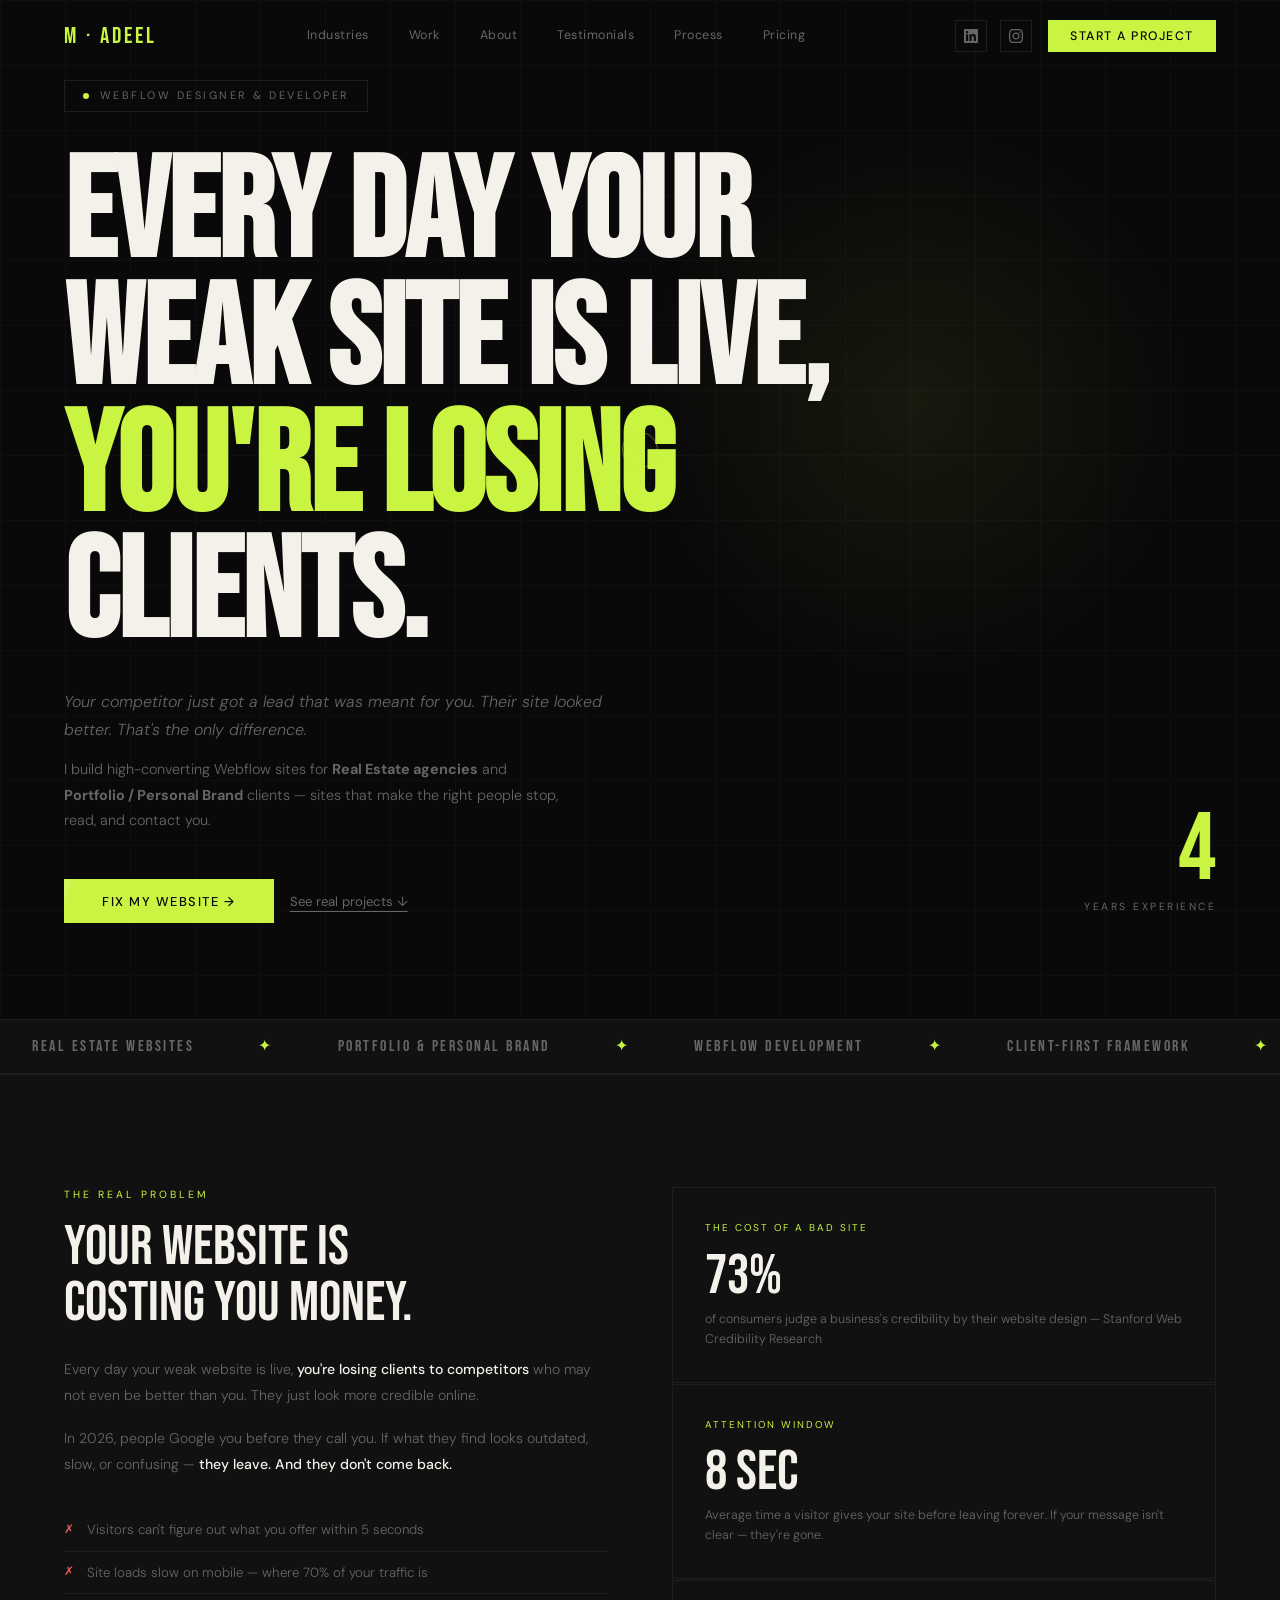
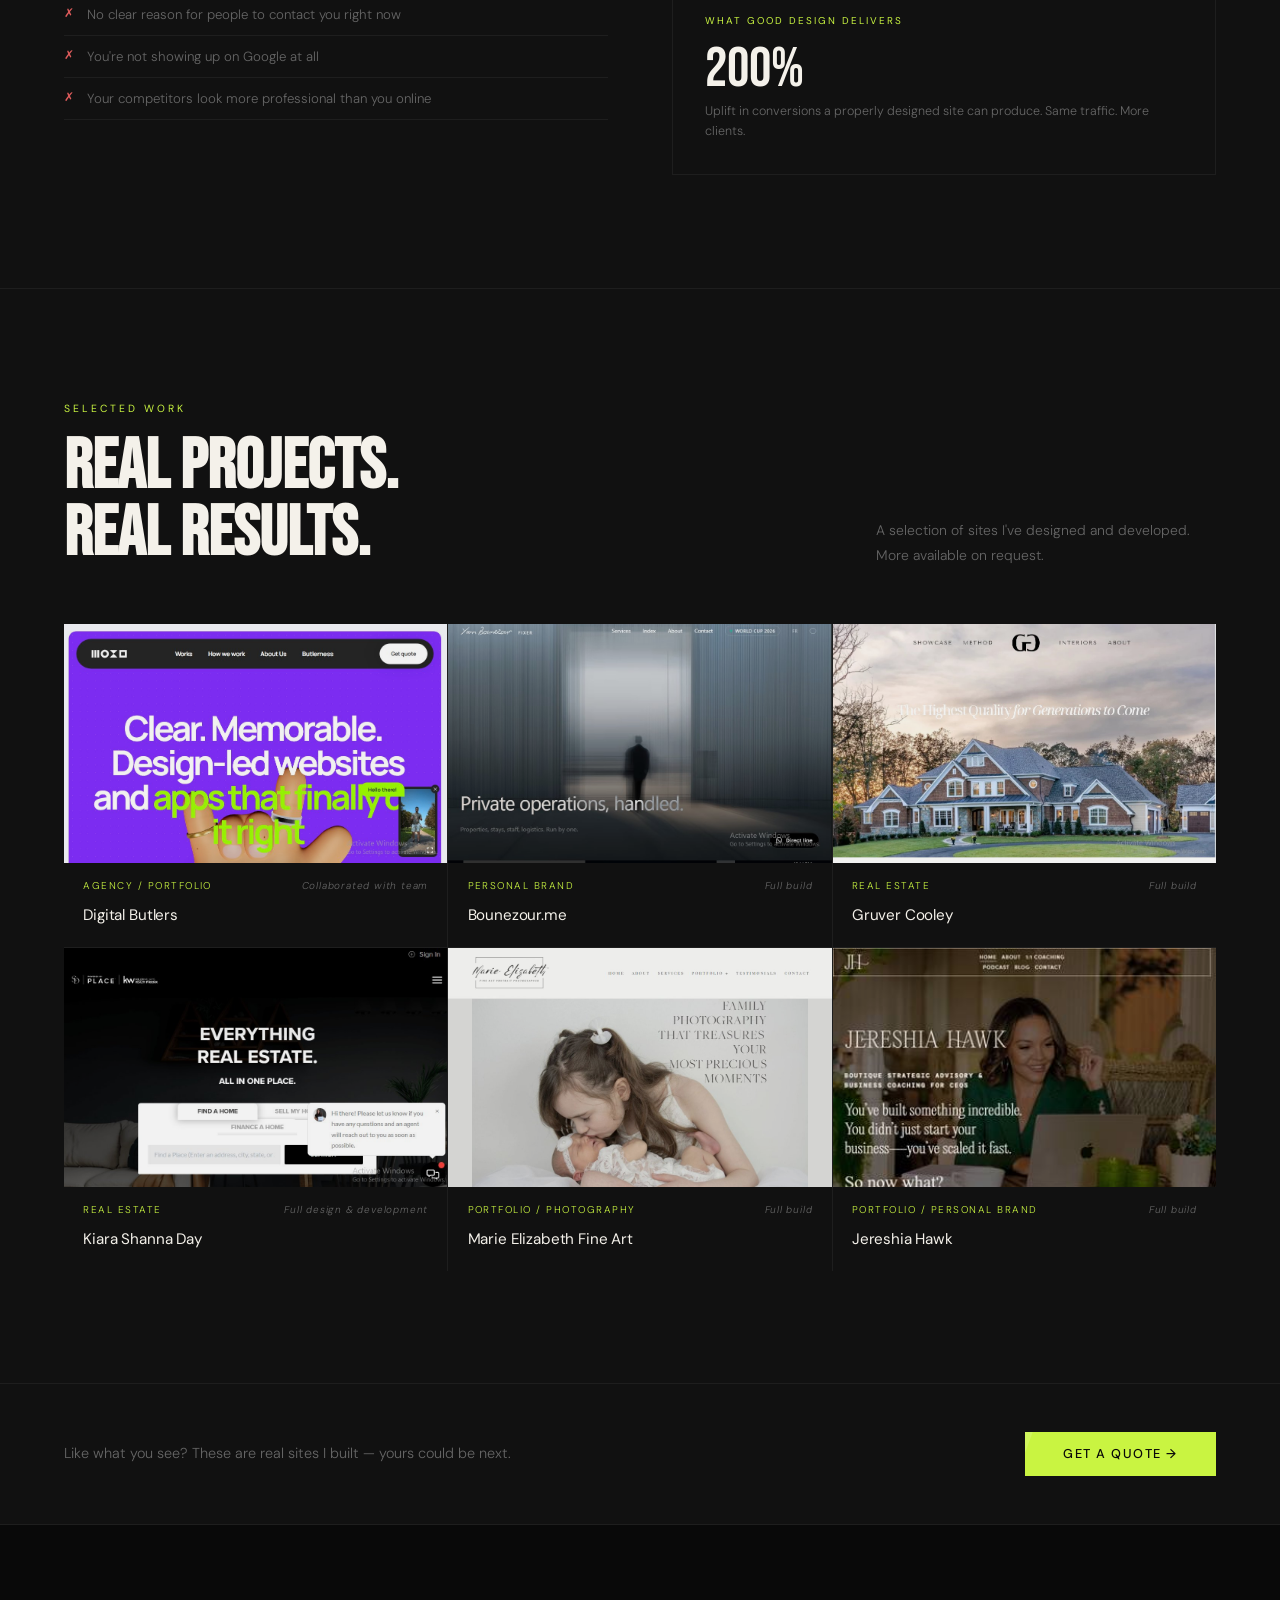
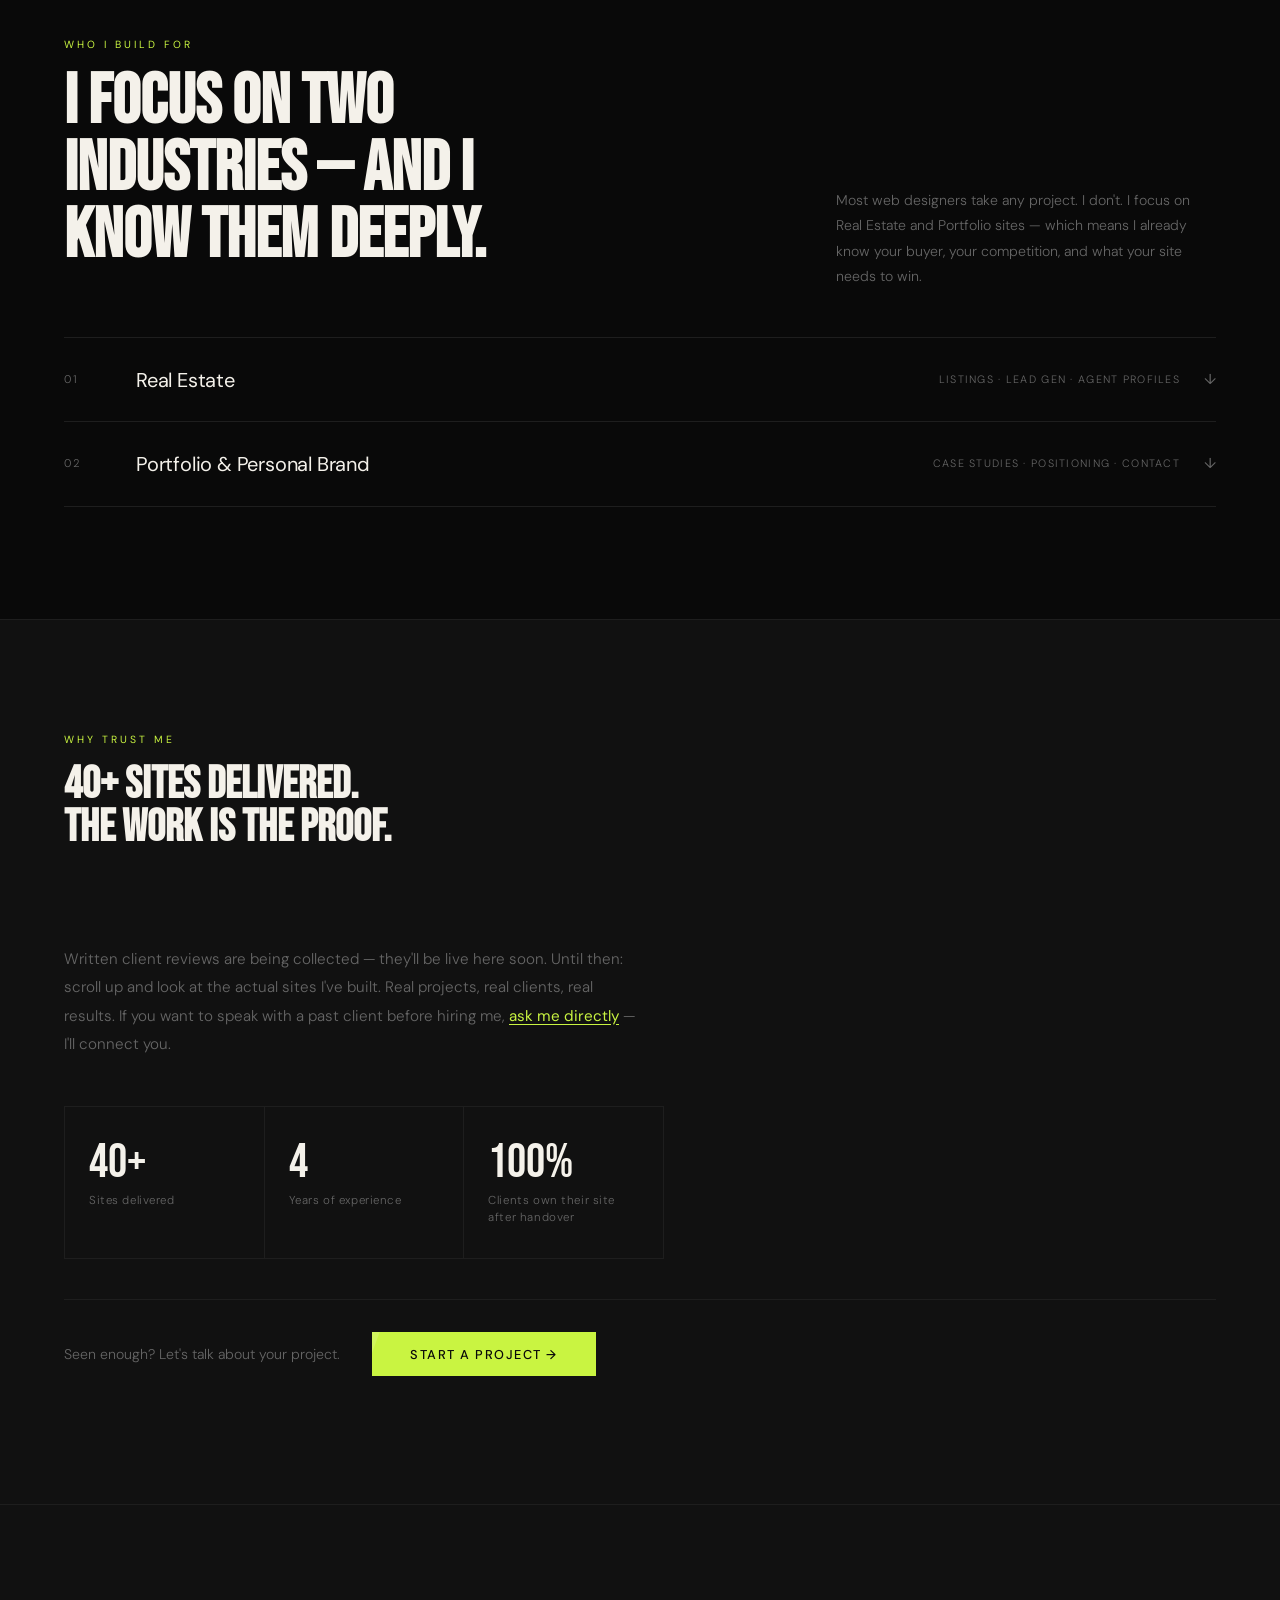
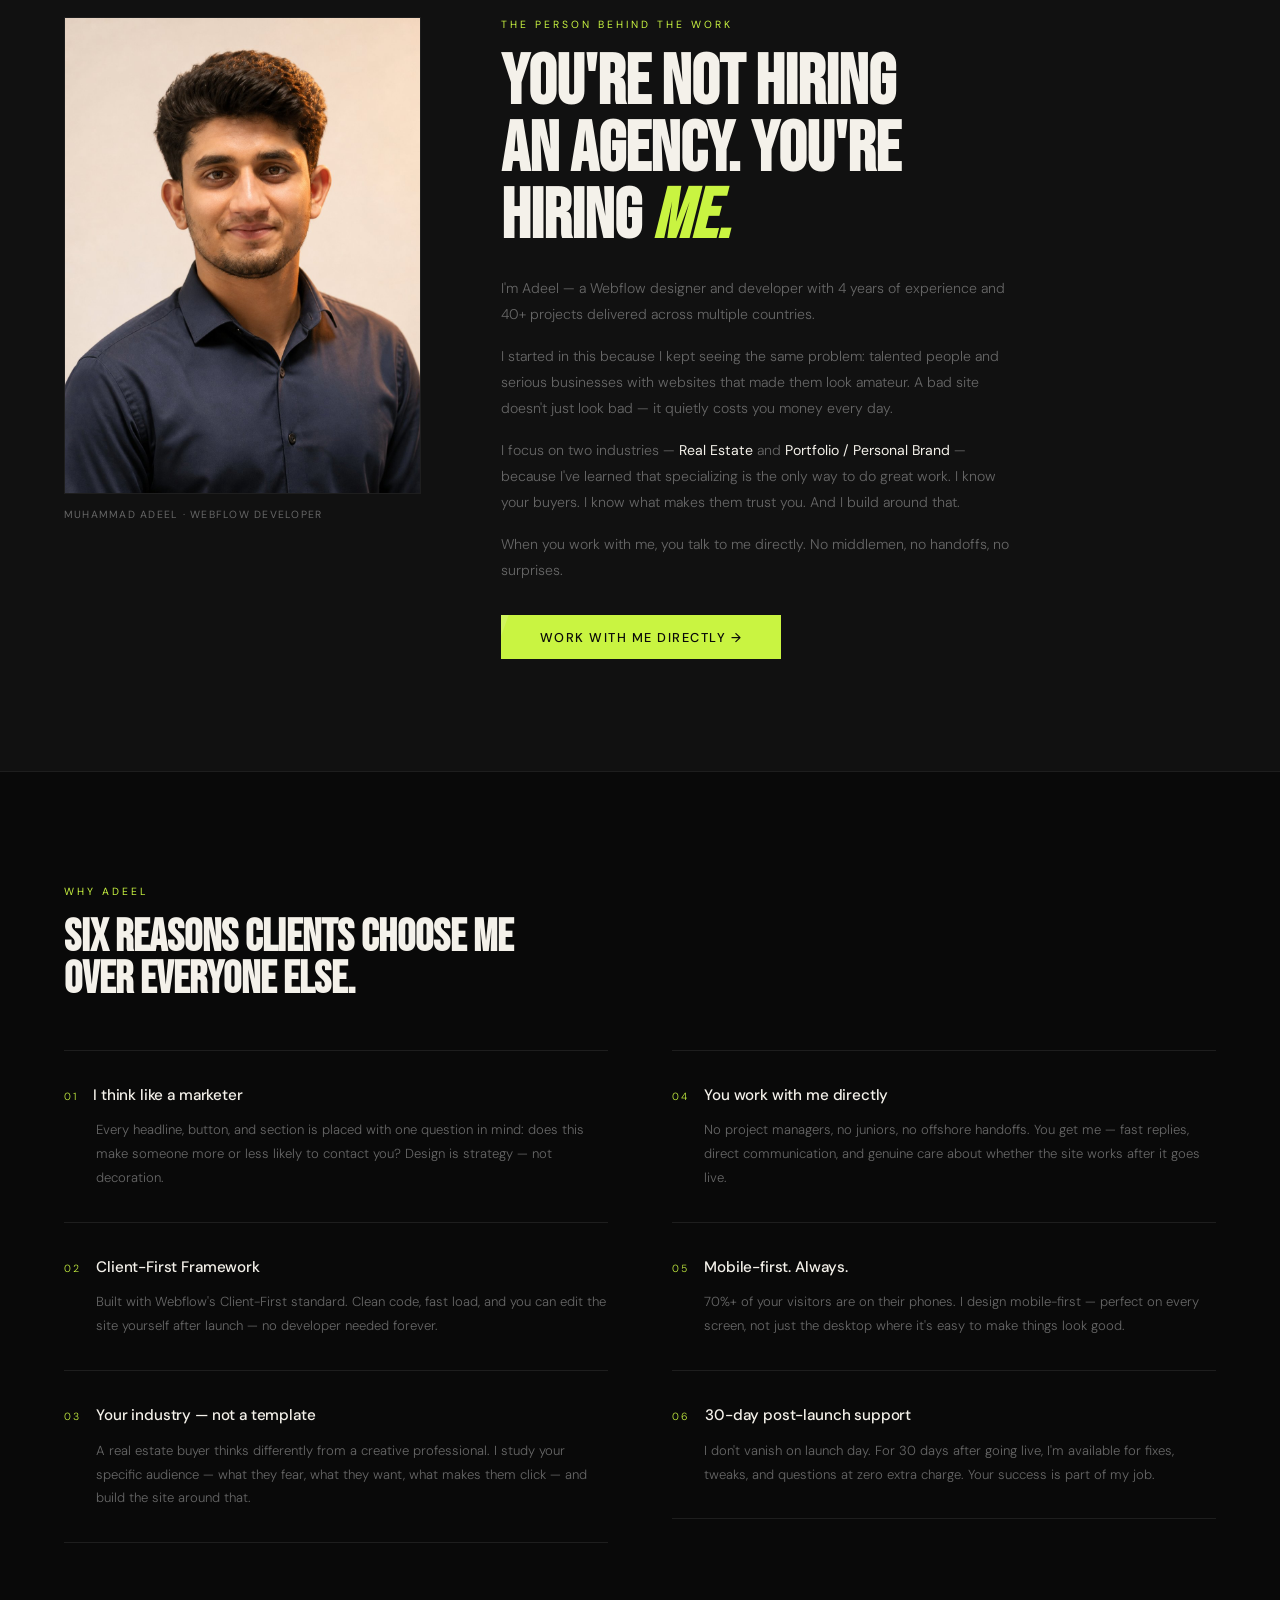
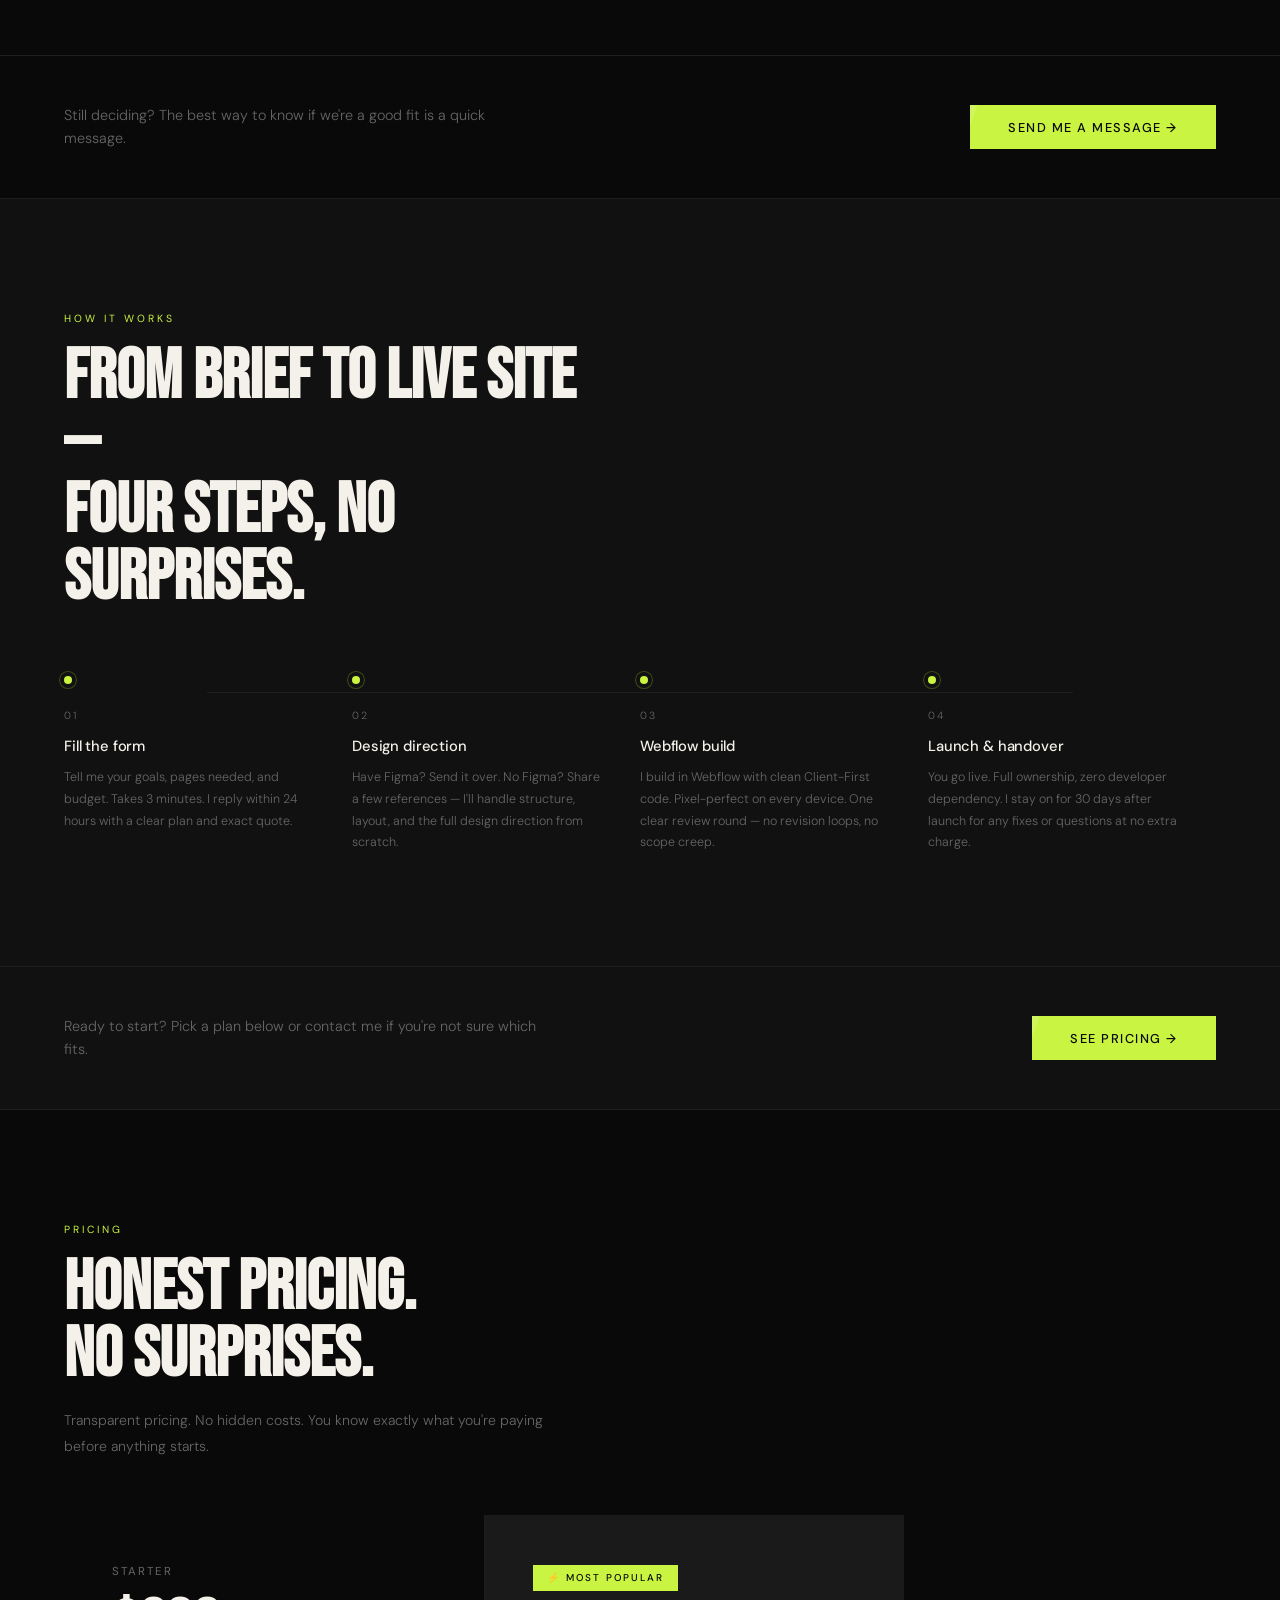
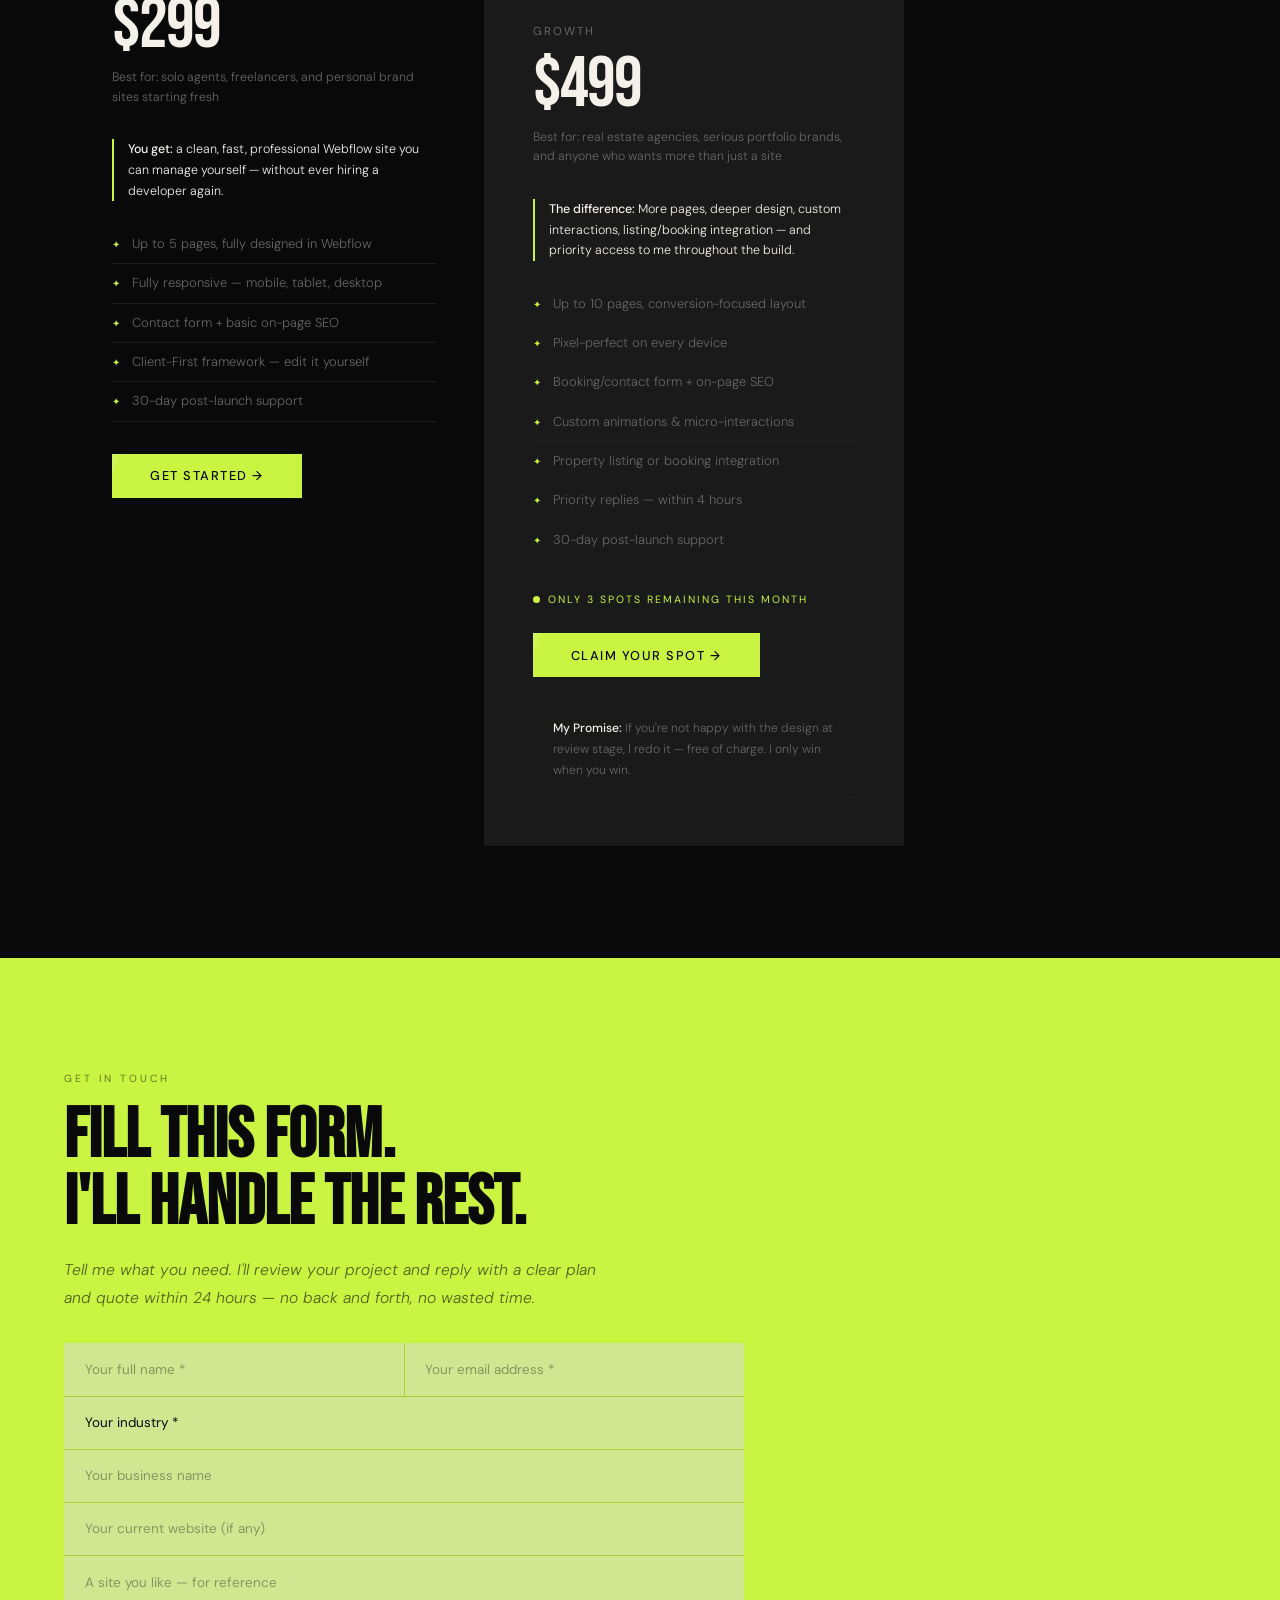
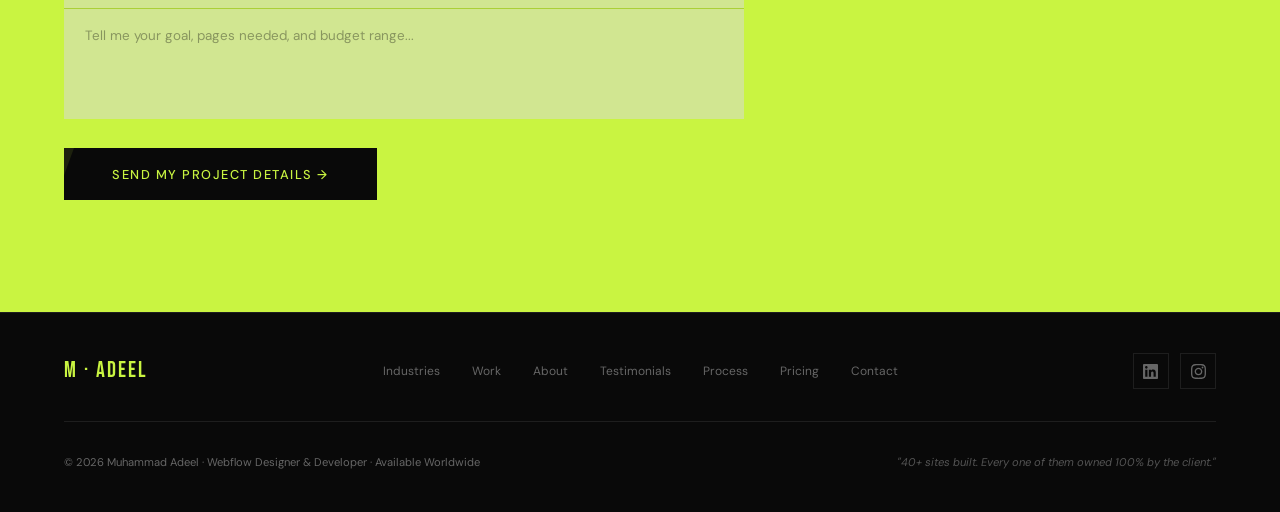
==== commit 021aa8e5: "Rename adeel_site_v3 (7).html to index.html" ====
--- a/index.html
+++ b/index.html
@@ -1048,20 +1048,6 @@
       <h3 class="port-name">Bounezour.me</h3>
     </a>
 
-    <a class="port-item reveal delay-3" href="https://www.hotelbrindazur.com/en/" target="_blank" rel="noopener">
-      <div class="port-img-wrap">
-        <img src="[data-uri]" alt="Hotel Brin d'Azur" loading="lazy"/>
-        <div class="port-overlay">
-          <span class="port-visit">View Site →</span>
-        </div>
-      </div>
-      <div class="port-meta">
-        <span class="port-cat">Hospitality</span>
-        <span class="port-note">Full build — redesign in progress</span>
-      </div>
-      <h3 class="port-name">Hotel Brin d'Azur</h3>
-    </a>
-
     <a class="port-item reveal" href="https://gruvercooley.com/" target="_blank" rel="noopener">
       <div class="port-img-wrap">
         <img src="[data-uri]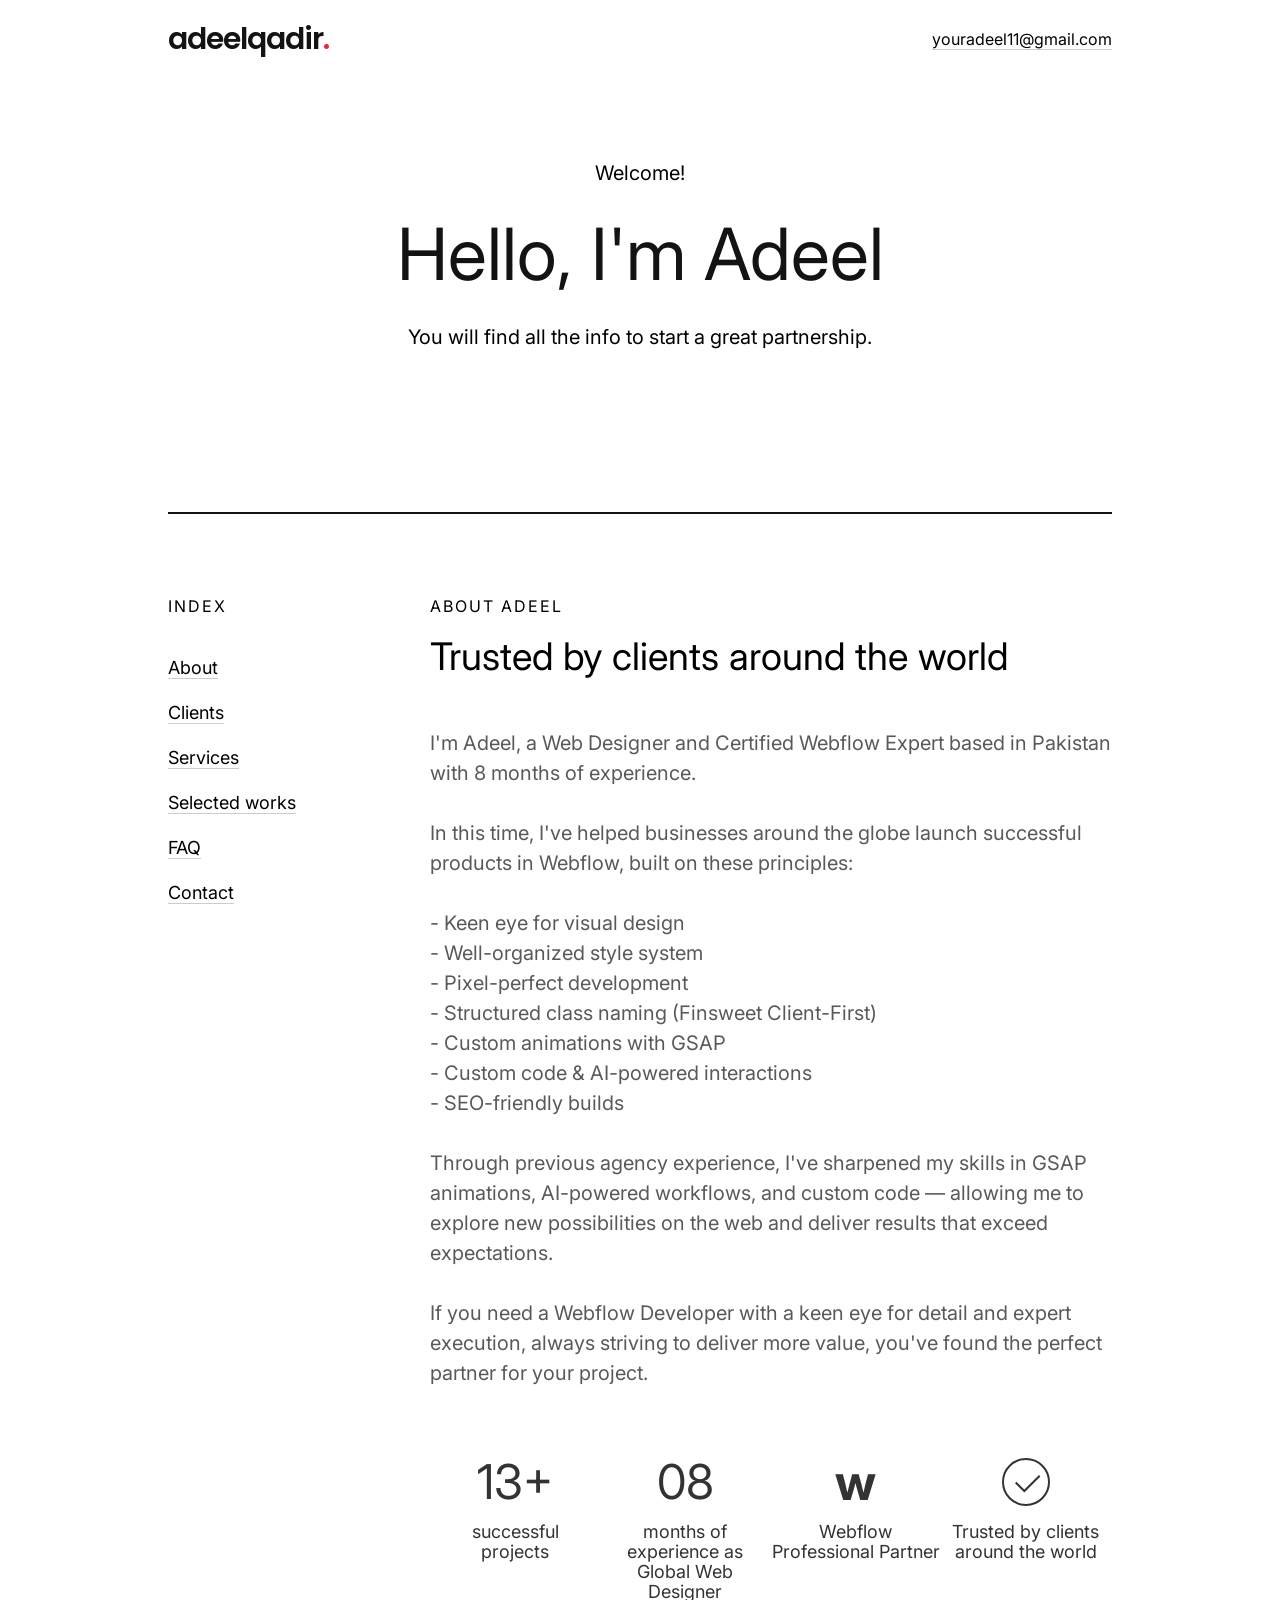
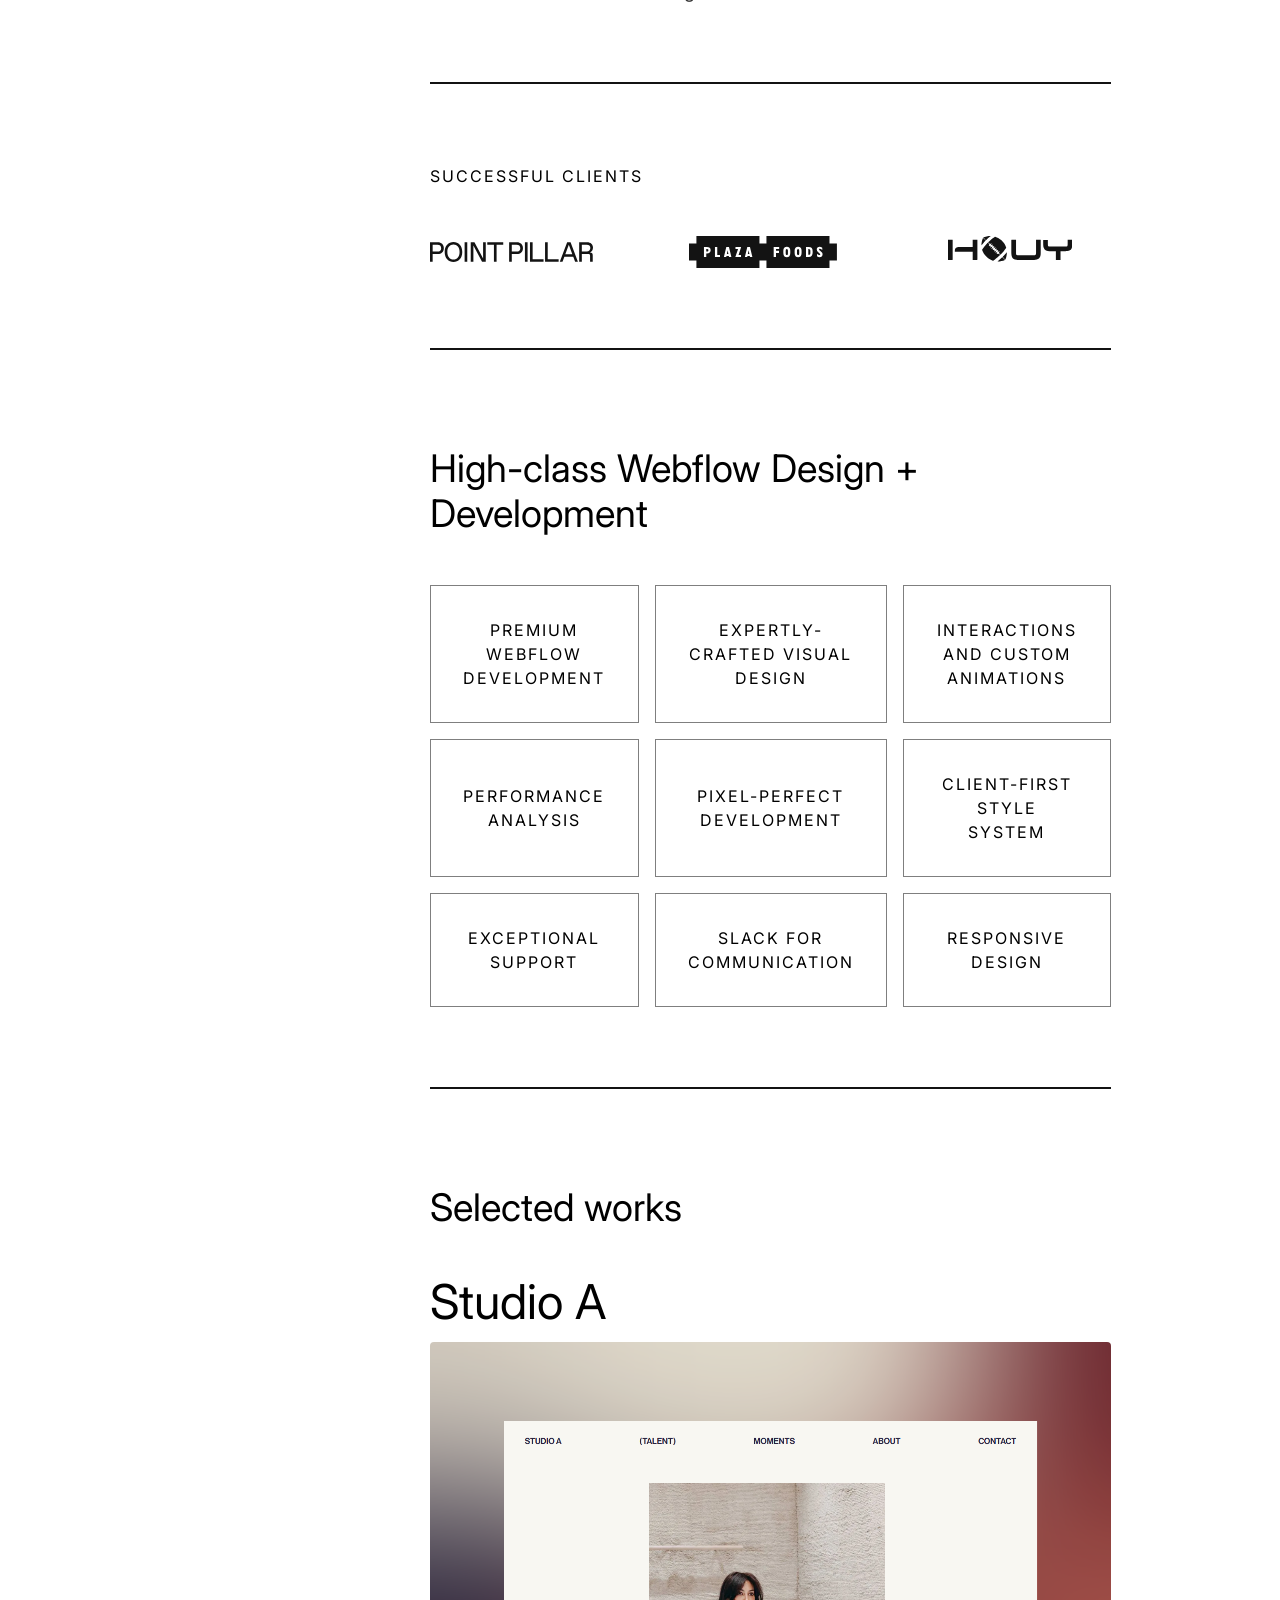
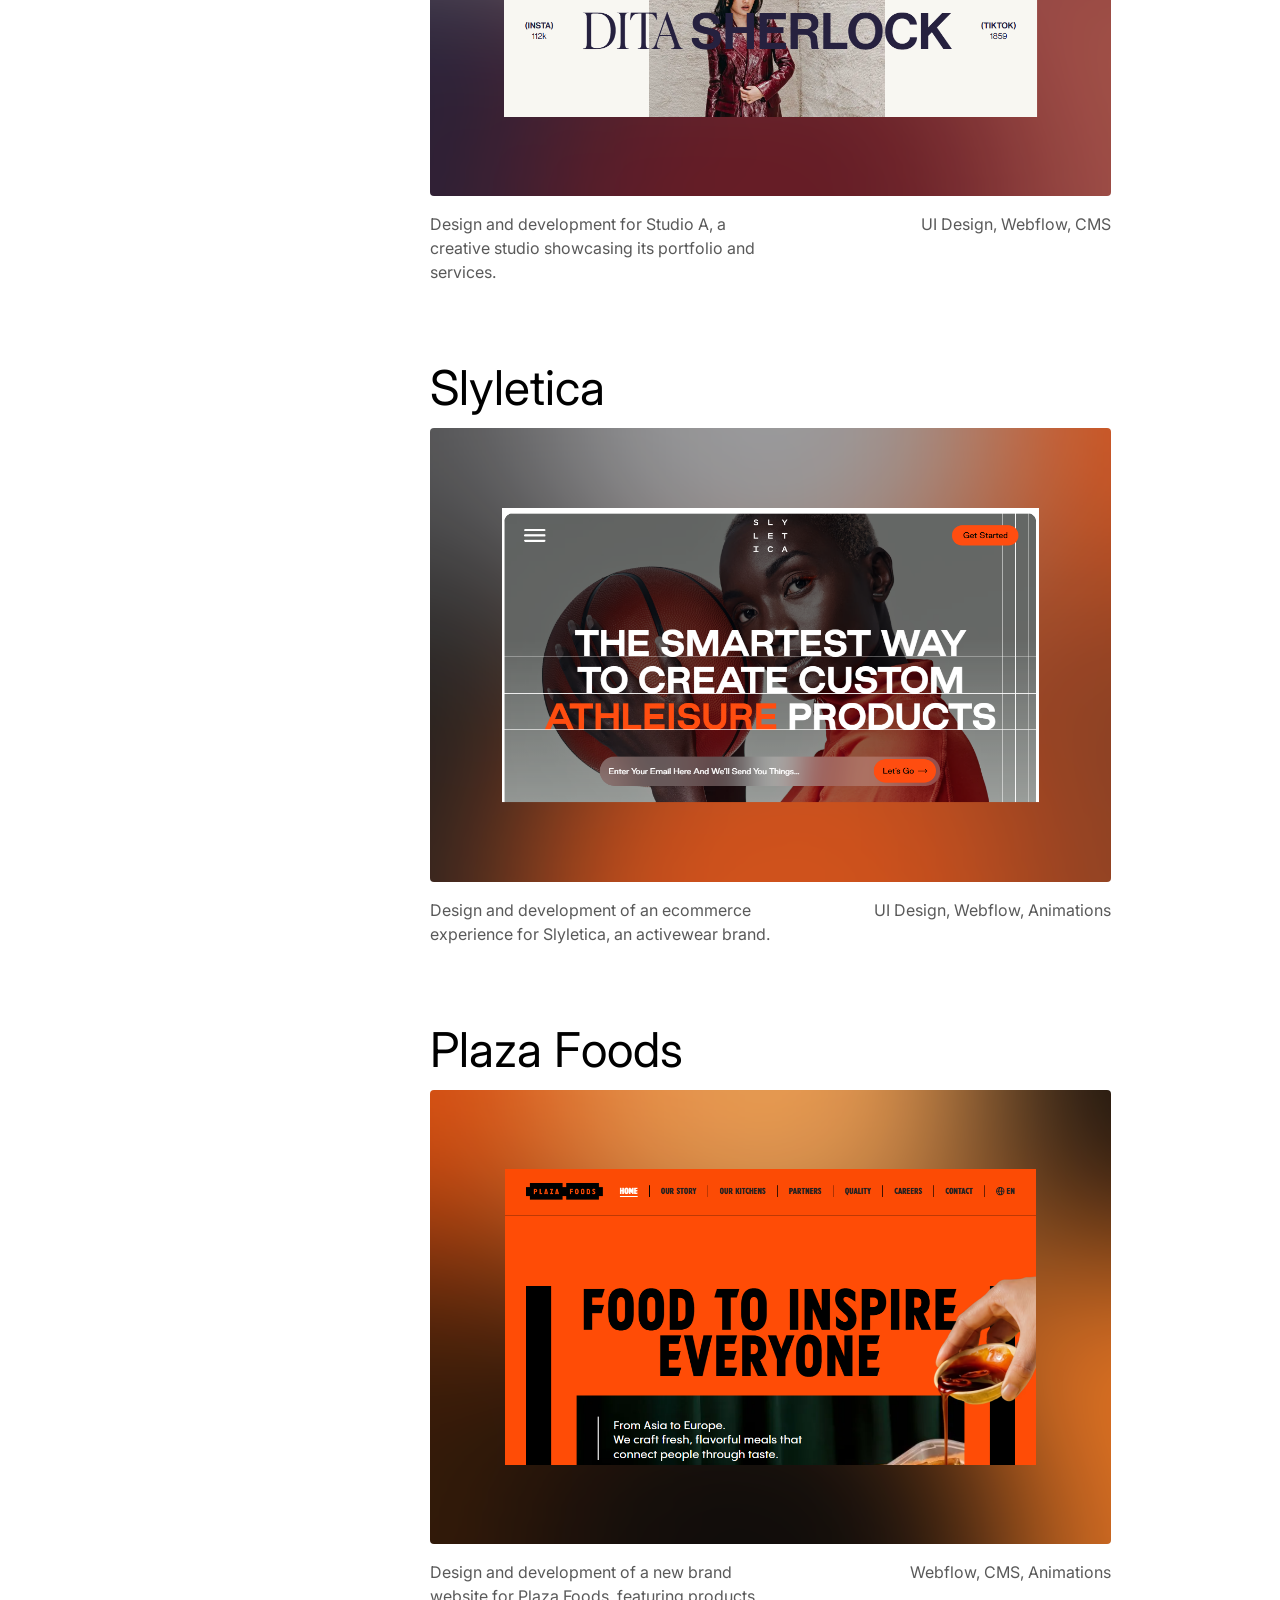
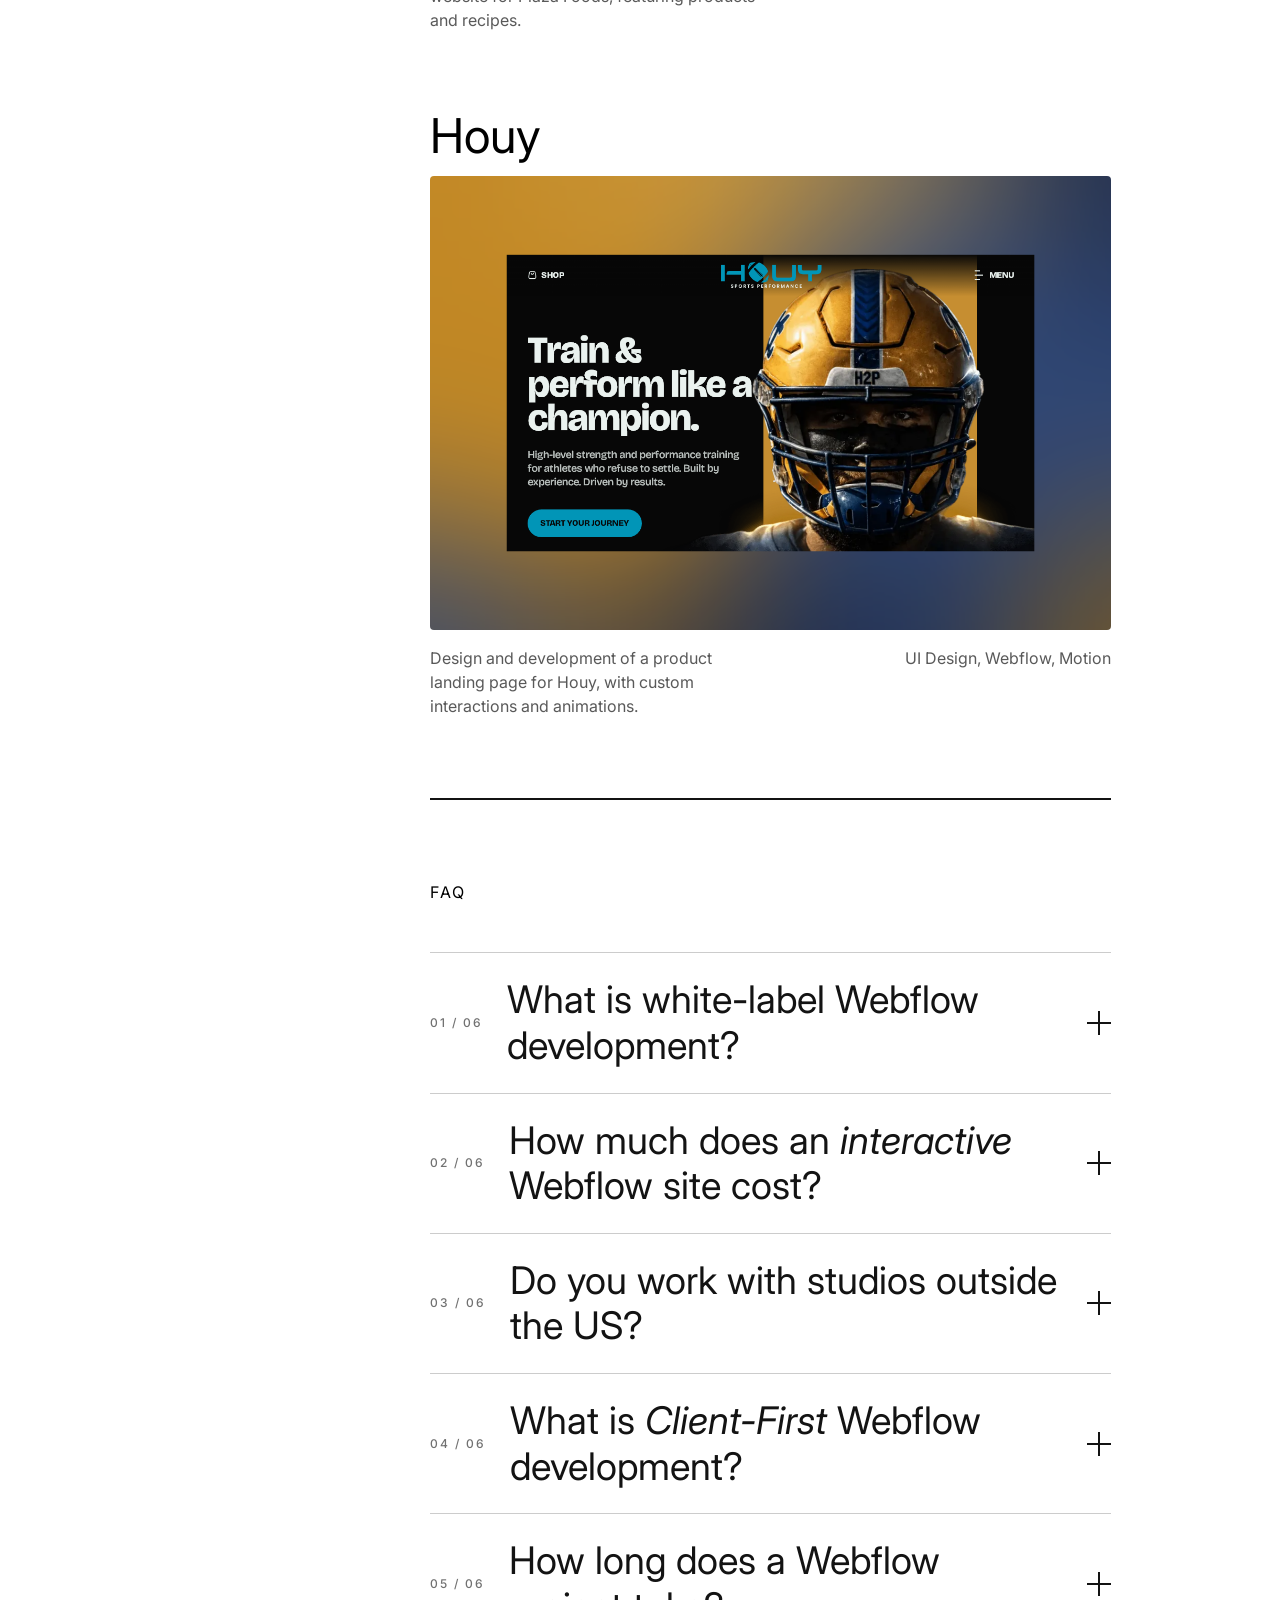
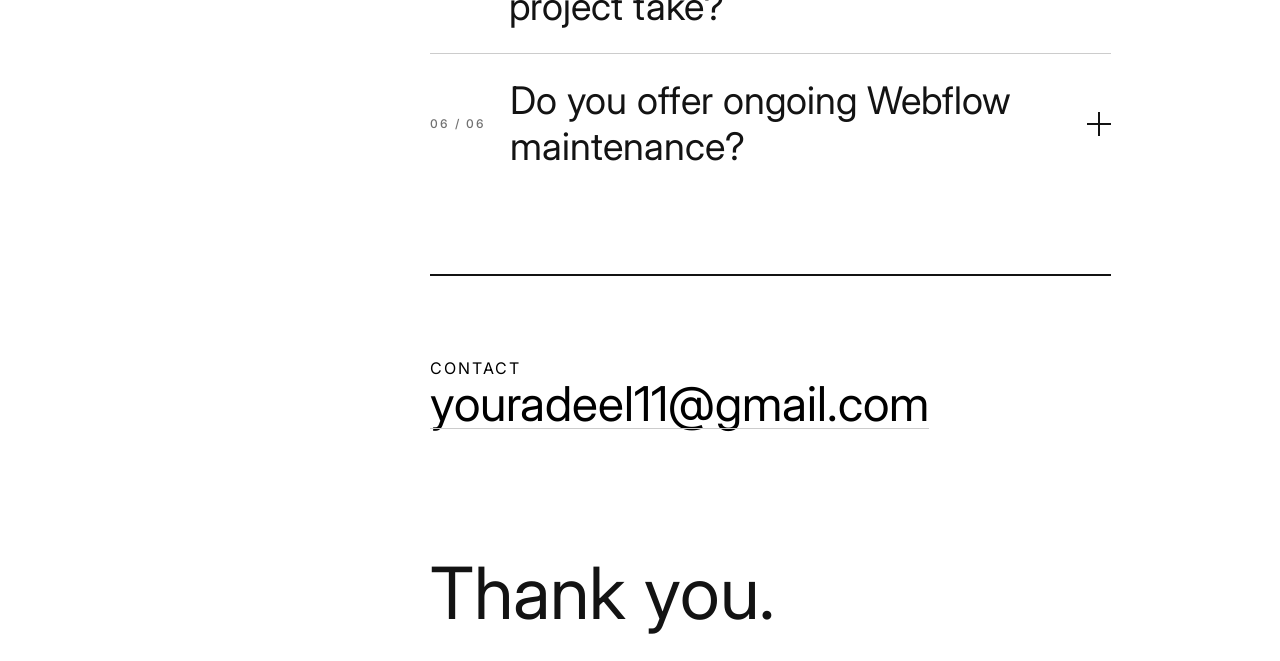
==== commit bea1b6f6: "Redesign portfolio site: separate HTML/CSS/JS, FAQ accordion, responsive breakpoints, gradient mesh " ====
--- a/index.html
+++ b/index.html
@@ -1,1602 +1,368 @@
-<!DOCTYPE html>
+﻿<!DOCTYPE html>
 <html lang="en">
 <head>
-<meta charset="UTF-8"/>
-<meta name="viewport" content="width=device-width, initial-scale=1.0"/>
-<title>Muhammad Adeel — Webflow Designer & Developer</title>
-<link href="https://fonts.googleapis.com/css2?family=Bebas+Neue&family=DM+Sans:ital,wght@0,300;0,400;0,500;1,300&display=swap" rel="stylesheet"/>
-<style>
-/* ═══════════════════════════════
-   RESET & ROOT
-═══════════════════════════════ */
-*{margin:0;padding:0;box-sizing:border-box}
-:root{
-  --black:#090909;
-  --white:#f4f1ea;
-  --accent:#c9f441;
-  --gray:#111;
-  --gray2:#1a1a1a;
-  --muted:#666;
-  --border:#1e1e1e;
-  --ease-out:cubic-bezier(0.22,1,0.36,1);
-}
-html{scroll-behavior:smooth}
-body{background:var(--black);color:var(--white);font-family:'DM Sans',sans-serif;overflow-x:hidden;line-height:1.6;cursor:none}
-a{color:inherit;text-decoration:none}
-button{font-family:'DM Sans',sans-serif;cursor:none}
-
-/* ═══════════════════════════════
-   CUSTOM CURSOR
-═══════════════════════════════ */
-.cursor{
-  position:fixed;top:0;left:0;
-  width:10px;height:10px;
-  background:var(--accent);border-radius:50%;
-  pointer-events:none;z-index:9999;
-  will-change:transform;
-  transition:width 0.2s,height 0.2s,opacity 0.2s;
-}
-.cursor-ring{
-  position:fixed;top:0;left:0;
-  width:36px;height:36px;
-  border:1px solid rgba(201,244,65,0.4);border-radius:50%;
-  pointer-events:none;z-index:9998;
-  will-change:transform;
-  transition:width 0.25s,height 0.25s;
-}
-.cursor.hovered{width:6px;height:6px;opacity:0.6}
-.cursor-ring.hovered{width:52px;height:52px;border-color:rgba(201,244,65,0.6)}
-
-/* ═══════════════════════════════
-   NAV
-═══════════════════════════════ */
-nav{
-  position:fixed;top:0;left:0;right:0;z-index:500;
-  padding:1.1rem 4rem;
-  display:flex;align-items:center;justify-content:space-between;
-  border-bottom:1px solid transparent;
-  transition:border-color 0.4s,background 0.4s,backdrop-filter 0.4s;
-}
-nav.scrolled{
-  border-bottom-color:var(--border);
-  background:rgba(9,9,9,0.97);backdrop-filter:blur(16px);
-}
-.logo{
-  font-family:'Bebas Neue',sans-serif;font-size:1.45rem;
-  letter-spacing:3px;color:var(--accent);
-  transition:letter-spacing 0.3s var(--ease-out);
-}
-.logo:hover{letter-spacing:5px}
-.nav-links{display:flex;gap:2.5rem;font-size:.78rem;letter-spacing:.5px;color:var(--muted)}
-.nav-links a{
-  position:relative;transition:color 0.2s;
-}
-.nav-links a::after{
-  content:'';position:absolute;bottom:-3px;left:0;right:0;
-  height:1px;background:var(--accent);
-  transform:scaleX(0);transform-origin:left;
-  transition:transform 0.3s var(--ease-out);
-}
-.nav-links a:hover{color:var(--white)}
-.nav-links a:hover::after{transform:scaleX(1)}
-.nav-social{display:flex;gap:.8rem;align-items:center}
-.nav-social a{
-  display:flex;align-items:center;justify-content:center;
-  width:32px;height:32px;border:1px solid var(--border);
-  transition:border-color 0.2s,background 0.2s,transform 0.2s;
-}
-.nav-social a:hover{border-color:var(--accent);background:var(--accent);transform:translateY(-2px)}
-.nav-social a:hover svg{fill:var(--black)}
-.nav-social svg{width:14px;height:14px;fill:var(--muted);transition:fill 0.2s}
-.nav-right{display:flex;align-items:center;gap:1rem}
-.nav-cta{
-  background:var(--accent);color:var(--black);
-  padding:.48rem 1.4rem;font-size:.77rem;font-weight:500;
-  letter-spacing:1.5px;text-transform:uppercase;border:none;
-  transition:transform 0.2s var(--ease-out),box-shadow 0.2s;
-}
-.nav-cta:hover{transform:translateY(-2px);box-shadow:0 8px 24px rgba(201,244,65,0.25)}
-.nav-cta:active{transform:translateY(0)}
-
-/* ═══════════════════════════════
-   HERO
-═══════════════════════════════ */
-.hero{
-  min-height:100vh;display:flex;align-items:flex-end;
-  padding:0 4rem 6rem;position:relative;overflow:hidden;
-  padding-top:80px; /* clears fixed nav height */
-}
-.hero-grid{
-  position:absolute;inset:0;
-  background-image:linear-gradient(var(--border) 1px,transparent 1px),linear-gradient(90deg,var(--border) 1px,transparent 1px);
-  background-size:65px 65px;opacity:.3;
-}
-.hero-glow{
-  position:absolute;top:10%;right:5%;
-  width:600px;height:600px;
-  background:radial-gradient(circle,rgba(201,244,65,.07) 0%,transparent 65%);
-  pointer-events:none;
-  animation:breathe 6s ease-in-out infinite;
-}
-@keyframes breathe{0%,100%{transform:scale(1);opacity:1}50%{transform:scale(1.1);opacity:.7}}
-.hero-content{position:relative;z-index:2;max-width:980px}
-.hero-eyebrow{
-  display:inline-flex;align-items:center;gap:.7rem;
-  border:1px solid var(--border);
-  font-size:.68rem;letter-spacing:2.5px;text-transform:uppercase;
-  color:var(--muted);padding:.4rem 1.1rem;margin-bottom:2.5rem;
-  opacity:0;animation:fadeUp 0.8s 0.2s var(--ease-out) forwards;
-}
-.hero-eyebrow .dot{
-  width:6px;height:6px;background:var(--accent);border-radius:50%;
-  animation:blink 2s ease-in-out infinite;
-}
-.hero-title{
-  font-family:'Bebas Neue',sans-serif;
-  font-size:clamp(4.5rem,11vw,10.5rem);
-  line-height:.9;letter-spacing:-1px;margin-bottom:1.8rem;
-  overflow:hidden;
-}
-.hero-title .line{
-  display:block;opacity:0;transform:translateY(110%);
-}
-.hero-title .line:nth-child(1){animation:lineUp 0.9s 0.4s var(--ease-out) forwards}
-.hero-title .line:nth-child(2){animation:lineUp 0.9s 0.55s var(--ease-out) forwards}
-.hero-title .line:nth-child(3){animation:lineUp 0.9s 0.7s var(--ease-out) forwards}
-.hero-title .line:nth-child(4){animation:lineUp 0.9s 0.85s var(--ease-out) forwards}
-.hero-title .accent{color:var(--accent)}
-.hero-hook{
-  font-size:1rem;font-style:italic;color:var(--muted);
-  max-width:540px;line-height:1.75;margin-bottom:.8rem;font-weight:300;
-  opacity:0;animation:fadeUp 0.8s 1s var(--ease-out) forwards;
-}
-.hero-sub{
-  font-size:.9rem;color:var(--muted);max-width:500px;
-  line-height:1.8;margin-bottom:2.8rem;font-weight:300;
-  opacity:0;animation:fadeUp 0.8s 1.15s var(--ease-out) forwards;
-}
-.hero-btns{
-  display:flex;gap:1rem;align-items:center;flex-wrap:wrap;
-  opacity:0;animation:fadeUp 0.8s 1.3s var(--ease-out) forwards;
-}
-.btn-primary{
-  background:var(--accent);color:var(--black);
-  padding:.85rem 2.4rem;font-size:.8rem;font-weight:500;
-  letter-spacing:1.5px;text-transform:uppercase;border:none;display:inline-block;
-  position:relative;overflow:hidden;
-  transition:transform 0.2s var(--ease-out),box-shadow 0.2s;
-}
-.btn-primary::after{
-  content:'';position:absolute;inset:0;
-  background:rgba(255,255,255,0.15);
-  transform:translateX(-100%) skewX(-20deg);
-  transition:transform 0.5s var(--ease-out);
-}
-.btn-primary:hover::after{transform:translateX(110%) skewX(-20deg)}
-.btn-primary:hover{transform:translateY(-3px);box-shadow:0 12px 32px rgba(201,244,65,0.3)}
-.btn-ghost{
-  border:none;color:var(--muted);background:none;
-  font-size:.82rem;text-decoration:underline;
-  text-underline-offset:5px;display:inline-block;
-  transition:color 0.2s;
-}
-.btn-ghost:hover{color:var(--white)}
-.hero-badge{
-  position:absolute;right:4rem;bottom:6.5rem;text-align:right;
-  opacity:0;animation:fadeUp 0.8s 1.5s var(--ease-out) forwards;
-}
-.hero-badge .num{
-  font-family:'Bebas Neue',sans-serif;font-size:6rem;
-  color:var(--accent);line-height:1;
-}
-.hero-badge .label{
-  font-size:.65rem;letter-spacing:2.5px;text-transform:uppercase;color:var(--muted);
-}
-@keyframes fadeUp{from{opacity:0;transform:translateY(20px)}to{opacity:1;transform:translateY(0)}}
-@keyframes lineUp{from{opacity:0;transform:translateY(110%)}to{opacity:1;transform:translateY(0)}}
-
-/* ═══════════════════════════════
-   MARQUEE
-═══════════════════════════════ */
-.marquee-wrap{
-  border-top:1px solid var(--border);border-bottom:1px solid var(--border);
-  padding:.85rem 0;overflow:hidden;background:var(--gray);
-}
-.marquee-inner{display:flex;white-space:nowrap;animation:ticker 22s linear infinite}
-.marquee-inner span{font-family:'Bebas Neue',sans-serif;font-size:1rem;letter-spacing:2.5px;color:var(--muted);padding:0 2rem}
-.marquee-inner .dot{color:var(--accent)}
-@keyframes ticker{from{transform:translateX(0)}to{transform:translateX(-50%)}}
-
-/* ═══════════════════════════════
-   SECTION COMMONS
-═══════════════════════════════ */
-section{padding:7rem 4rem}
-.s-label{font-size:.65rem;letter-spacing:3px;text-transform:uppercase;color:var(--accent);margin-bottom:1rem}
-.s-title{font-family:'Bebas Neue',sans-serif;font-size:clamp(2.8rem,5.5vw,5rem);line-height:.95;margin-bottom:1.2rem}
-.s-sub{font-size:.88rem;color:var(--muted);max-width:520px;line-height:1.82;margin-bottom:3.5rem;font-weight:300}
-
-/* ═══════════════════════════════
-   PAIN SECTION
-═══════════════════════════════ */
-.pain{background:var(--gray);border-top:1px solid var(--border)}
-.pain-inner{display:grid;grid-template-columns:1fr 1fr;gap:4rem;align-items:start}
-.pain-copy .big-q{font-family:'Bebas Neue',sans-serif;font-size:3.5rem;line-height:1;margin-bottom:1.5rem}
-.pain-copy p{font-size:.88rem;color:var(--muted);line-height:1.88;margin-bottom:1rem;font-weight:300}
-.pain-copy strong{color:var(--white);font-weight:500}
-.pain-list{list-style:none;margin-top:2rem}
-.pain-list li{
-  font-size:.83rem;color:var(--muted);
-  padding:.62rem 0;border-bottom:1px solid var(--border);
-  display:flex;gap:.8rem;align-items:flex-start;font-weight:300;
-  transition:color 0.2s,padding-left 0.2s;
-}
-.pain-list li:hover{color:var(--white);padding-left:.5rem}
-.pain-list li::before{content:'✗';color:#e05c5c;font-size:.72rem;margin-top:.1rem;flex-shrink:0}
-.proof-box{
-  border:1px solid var(--border);padding:2rem;margin-bottom:1px;
-  position:relative;overflow:hidden;
-  transition:border-color 0.3s,transform 0.3s var(--ease-out);
-}
-.proof-box::before{
-  content:'';position:absolute;inset:0;
-  background:var(--accent);transform:scaleX(0);transform-origin:left;
-  transition:transform 0.5s var(--ease-out);z-index:0;opacity:0.04;
-}
-.proof-box:hover{border-color:rgba(201,244,65,.35);transform:translateX(4px)}
-.proof-box:hover::before{transform:scaleX(1)}
-.proof-box>*{position:relative;z-index:1}
-.proof-box .proof-label{font-size:.62px;letter-spacing:2px;text-transform:uppercase;color:var(--accent);margin-bottom:.8rem;font-size:.62rem}
-.proof-box .proof-num{font-family:'Bebas Neue',sans-serif;font-size:3.5rem;line-height:1;color:var(--white);margin-bottom:.3rem}
-.proof-box .proof-text{font-size:.78rem;color:var(--muted);font-weight:300}
-
-/* ═══════════════════════════════
-   INDUSTRIES
-═══════════════════════════════ */
-.industries{background:var(--black);border-top:1px solid var(--border)}
-.ind-grid{display:grid;grid-template-columns:repeat(2,1fr);gap:1px;background:var(--border)}
-.ind-card{
-  background:var(--black);padding:3rem 2.5rem;
-  position:relative;overflow:hidden;
-  transition:background 0.35s;
-}
-.ind-card::after{
-  content:'';position:absolute;bottom:0;left:0;right:0;
-  height:2px;background:var(--accent);
-  transform:scaleX(0);transform-origin:left;
-  transition:transform 0.45s var(--ease-out);
-}
-.ind-card:hover{background:var(--gray2)}
-.ind-card:hover::after{transform:scaleX(1)}
-.ind-bg-num{
-  font-family:'Bebas Neue',sans-serif;font-size:8rem;
-  color:rgba(201,244,65,.035);position:absolute;top:.5rem;right:1.5rem;
-  line-height:1;pointer-events:none;
-  transition:color 0.4s;
-}
-.ind-card:hover .ind-bg-num{color:rgba(201,244,65,.07)}
-/* No more emoji box — just a slim accent line top-left */
-.ind-card-label{
-  display:flex;align-items:center;gap:.75rem;
-  margin-bottom:1.5rem;
-}
-.ind-card-label .ind-num{
-  font-family:'Bebas Neue',sans-serif;font-size:.9rem;
-  color:var(--accent);letter-spacing:2px;
-}
-.ind-card-label .ind-cat{
-  font-size:.62rem;letter-spacing:3px;text-transform:uppercase;
-  color:var(--muted);border-left:1px solid var(--border);padding-left:.75rem;
-}
-.ind-card h3{font-family:'Bebas Neue',sans-serif;font-size:2rem;letter-spacing:1px;margin-bottom:.5rem}
-.pain-hook{font-size:.78rem;color:rgba(224,92,92,.85);font-style:italic;margin-bottom:1rem;font-weight:300;border-left:2px solid rgba(224,92,92,.4);padding-left:.75rem}
-.ind-card p{font-size:.83rem;color:var(--muted);line-height:1.8;font-weight:300}
-.ind-pill{
-  display:inline-block;border:1px solid rgba(201,244,65,.3);
-  color:var(--accent);font-size:.61rem;
-  letter-spacing:2px;text-transform:uppercase;
-  padding:.28rem .75rem;margin-top:1.2rem;margin-right:.3rem;
-  transition:background 0.2s,color 0.2s;
-}
-.ind-pill:hover{background:var(--accent);color:var(--black)}
-
-/* ═══════════════════════════════
-   TESTIMONIALS
-═══════════════════════════════ */
-.proof-section{background:var(--gray);border-top:1px solid var(--border)}
-.proof-grid{display:grid;grid-template-columns:repeat(3,1fr);gap:1px;background:var(--border)}
-.proof-card{
-  background:var(--gray);padding:2.5rem 2rem;
-  transition:background 0.3s;position:relative;
-}
-.proof-card::before{
-  content:'';position:absolute;top:0;left:0;right:0;
-  height:1px;background:var(--accent);
-  transform:scaleX(0);transform-origin:left;
-  transition:transform 0.5s var(--ease-out);
-}
-.proof-card:hover{background:var(--gray2)}
-.proof-card:hover::before{transform:scaleX(1)}
-/* Clean name + role — no circles, no SVGs */
-.proof-person{margin-bottom:1.4rem}
-.proof-name{font-size:.88rem;font-weight:500;color:var(--white);margin-bottom:.2rem}
-.proof-role{
-  font-size:.65rem;letter-spacing:2px;text-transform:uppercase;color:var(--accent);
-}
-.quote{
-  font-size:.86rem;color:var(--muted);line-height:1.82;
-  font-style:italic;font-weight:300;
-  position:relative;padding-left:1rem;border-left:2px solid rgba(201,244,65,.2);
-}
-
-/* ═══════════════════════════════
-   WHY
-═══════════════════════════════ */
-.why{background:var(--black);border-top:1px solid var(--border)}
-.why-grid{display:grid;grid-template-columns:repeat(3,1fr);gap:1px;background:var(--border)}
-.why-card{
-  background:var(--black);padding:2.5rem 2rem;
-  border-top:2px solid transparent;
-  transition:border-color 0.3s,background 0.3s,transform 0.3s var(--ease-out);
-  position:relative;
-}
-.why-card:hover{border-top-color:var(--accent);background:var(--gray2);transform:translateY(-3px)}
-.why-card-num{
-  font-family:'Bebas Neue',sans-serif;font-size:.75rem;
-  letter-spacing:3px;color:var(--accent);
-  margin-bottom:1.2rem;display:block;
-}
-.why-card h4{font-family:'Bebas Neue',sans-serif;font-size:1.35rem;letter-spacing:1px;margin-bottom:.7rem}
-.why-card p{font-size:.81rem;color:var(--muted);line-height:1.8;font-weight:300}
-
-/* ═══════════════════════════════
-   PROCESS
-═══════════════════════════════ */
-.process{background:var(--gray);border-top:1px solid var(--border)}
-.proc-grid{display:grid;grid-template-columns:repeat(4,1fr);gap:1px;background:var(--border)}
-.proc-step{
-  background:var(--gray);padding:2.5rem 1.8rem;
-  position:relative;overflow:hidden;
-  transition:background 0.3s;
-}
-.proc-step::before{
-  content:'';position:absolute;top:0;left:0;right:0;
-  height:1px;background:var(--accent);
-  transform:scaleX(0);transform-origin:left;
-  transition:transform 0.5s var(--ease-out);
-}
-.proc-step:hover::before{transform:scaleX(1)}
-.proc-step:hover{background:var(--gray2)}
-.pnum{
-  font-family:'Bebas Neue',sans-serif;font-size:3.5rem;
-  color:rgba(201,244,65,.12);line-height:1;margin-bottom:1.2rem;
-  transition:color 0.3s;
-}
-.proc-step:hover .pnum{color:rgba(201,244,65,.25)}
-.proc-step h4{font-size:.86rem;font-weight:500;margin-bottom:.6rem}
-.proc-step p{font-size:.78rem;color:var(--muted);line-height:1.72;font-weight:300}
-
-/* ═══════════════════════════════
-   PRICING
-═══════════════════════════════ */
-.pricing{background:var(--black);border-top:1px solid var(--border)}
-.price-layout{display:grid;grid-template-columns:1fr 1fr;gap:1px;background:var(--border);max-width:840px}
-.price-box{
-  background:var(--black);padding:3rem;
-  transition:background 0.3s;
-}
-.price-box.featured{background:var(--gray2)}
-.price-box:hover{background:var(--gray2)}
-.price-badge{
-  background:var(--accent);color:var(--black);
-  font-size:.62rem;letter-spacing:2px;text-transform:uppercase;
-  padding:.3rem .9rem;display:inline-block;margin-bottom:2rem;font-weight:500;
-}
-.price-name{font-size:.72rem;letter-spacing:2px;text-transform:uppercase;color:var(--muted);margin-bottom:.5rem}
-.price-num{font-family:'Bebas Neue',sans-serif;font-size:4.5rem;letter-spacing:-2px;line-height:1;margin-bottom:.4rem}
-.price-note{font-size:.77rem;color:var(--muted);margin-bottom:2rem;font-weight:300}
-.feat-list{list-style:none;margin-bottom:2rem}
-.feat-list li{
-  font-size:.81rem;color:var(--muted);
-  padding:.55rem 0;border-bottom:1px solid var(--border);
-  display:flex;gap:.75rem;align-items:flex-start;font-weight:300;
-  transition:color 0.2s,padding-left 0.2s;
-}
-.feat-list li:hover{color:var(--white);padding-left:.3rem}
-.feat-list li::before{content:'✦';color:var(--accent);font-size:.6rem;margin-top:.2rem;flex-shrink:0}
-.spots{font-size:.66rem;letter-spacing:2px;text-transform:uppercase;color:var(--accent);margin-bottom:1.5rem}
-.spots span{
-  display:inline-block;width:7px;height:7px;background:var(--accent);
-  border-radius:50%;margin-right:.5rem;animation:blink 1.6s ease-in-out infinite;
-}
-@keyframes blink{0%,100%{opacity:1}50%{opacity:.2}}
-.price-guarantee{margin-top:1.5rem;border:1px solid var(--border);padding:1rem 1.2rem}
-.price-guarantee p{font-size:.76rem;color:var(--muted);line-height:1.72;font-weight:300}
-.price-guarantee strong{color:var(--white);font-weight:500}
-
-/* ═══════════════════════════════
-   CONTACT
-═══════════════════════════════ */
-.contact{background:var(--accent);border-top:1px solid transparent;padding:7rem 4rem}
-.contact .s-label{color:rgba(0,0,0,.5)}
-.contact .s-title{color:var(--black)}
-.contact-hook{
-  font-size:.98rem;color:rgba(0,0,0,.6);font-style:italic;
-  max-width:560px;line-height:1.75;margin-bottom:2rem;font-weight:300;
-}
-.c-form{
-  display:grid;grid-template-columns:1fr 1fr;
-  gap:1px;background:rgba(0,0,0,.15);max-width:680px;
-}
-.c-form input,.c-form select,.c-form textarea{
-  background:rgba(255,255,255,.45);border:none;
-  padding:1.1rem 1.3rem;font-family:'DM Sans',sans-serif;
-  font-size:.84rem;color:var(--black);outline:none;width:100%;
-  transition:background 0.2s;
-}
-.c-form input:focus,.c-form select:focus,.c-form textarea:focus{background:rgba(255,255,255,.75)}
-.c-form input::placeholder,.c-form textarea::placeholder{color:rgba(0,0,0,.35)}
-.c-form select{cursor:none;appearance:none;-webkit-appearance:none}
-.c-form select option{background:var(--black);color:var(--white)}
-.c-form .full{grid-column:1/-1}
-.c-form textarea{height:110px;resize:none}
-.c-submit{
-  background:var(--black);color:var(--accent);
-  border:none;padding:1.1rem 3rem;
-  font-size:.8rem;font-weight:500;letter-spacing:1.5px;text-transform:uppercase;
-  margin-top:1.8rem;display:inline-block;
-  position:relative;overflow:hidden;
-  transition:transform 0.2s var(--ease-out),box-shadow 0.2s;
-}
-.c-submit::after{
-  content:'';position:absolute;inset:0;
-  background:rgba(201,244,65,0.1);
-  transform:translateX(-100%) skewX(-20deg);
-  transition:transform 0.5s var(--ease-out);
-}
-.c-submit:hover::after{transform:translateX(110%) skewX(-20deg)}
-.c-submit:hover{transform:translateY(-2px);box-shadow:0 12px 32px rgba(0,0,0,0.25)}
-.form-reassure{display:flex;gap:2rem;margin-top:1rem;flex-wrap:wrap}
-.form-reassure span{
-  font-size:.7rem;color:rgba(0,0,0,.48);
-  display:flex;align-items:center;gap:.4rem;
-}
-.form-reassure span::before{content:'✓';color:rgba(0,0,0,.6)}
-
-/* ═══════════════════════════════
-   FOOTER
-═══════════════════════════════ */
-footer{
-  background:var(--black);border-top:1px solid var(--border);
-  padding:2.5rem 4rem;
-}
-.footer-inner{
-  display:flex;justify-content:space-between;align-items:center;
-  flex-wrap:wrap;gap:1.5rem;
-  padding-bottom:2rem;margin-bottom:2rem;
-  border-bottom:1px solid var(--border);
-}
-.f-logo{font-family:'Bebas Neue',sans-serif;font-size:1.4rem;letter-spacing:2px;color:var(--accent)}
-.footer-links{display:flex;gap:2rem}
-.footer-links a{
-  font-size:.75rem;color:var(--muted);
-  transition:color 0.2s;
-}
-.footer-links a:hover{color:var(--white)}
-.footer-social{display:flex;gap:.7rem}
-.footer-social a{
-  display:flex;align-items:center;justify-content:center;
-  width:36px;height:36px;border:1px solid var(--border);
-  transition:border-color 0.2s,background 0.2s,transform 0.25s var(--ease-out);
-}
-.footer-social a:hover{border-color:var(--accent);background:rgba(201,244,65,.08);transform:translateY(-3px)}
-.footer-social a:hover svg{fill:var(--accent)}
-.footer-social svg{width:15px;height:15px;fill:var(--muted);transition:fill 0.2s}
-.footer-bottom{display:flex;justify-content:space-between;align-items:center;flex-wrap:wrap;gap:1rem}
-.footer-bottom p{font-size:.7rem;color:var(--muted)}
-.footer-bottom em{font-style:italic;color:rgba(102,102,102,.8)}
-
-/* ═══════════════════════════════
-   SCROLL REVEAL
-═══════════════════════════════ */
-.reveal{
-  opacity:0;transform:translateY(22px);
-  transition:opacity 0.7s var(--ease-out),transform 0.7s var(--ease-out);
-}
-.reveal.delay-1{transition-delay:0.1s}
-.reveal.delay-2{transition-delay:0.2s}
-.reveal.delay-3{transition-delay:0.3s}
-.reveal.visible{opacity:1;transform:translateY(0)}
-
-/* ═══════════════════════════════
-   RESPONSIVE
-═══════════════════════════════ */
-/* ══════════════════════════════
-   INDUSTRIES — ACCORDION ROWS
-══════════════════════════════ */
-.industries{background:var(--black);border-top:1px solid var(--border);padding:7rem 4rem}
-.ind-top{display:flex;justify-content:space-between;align-items:flex-end;gap:4rem;margin-bottom:3rem;flex-wrap:wrap}
-.ind-top-sub{font-size:.88rem;color:var(--muted);max-width:380px;line-height:1.8;font-weight:300;flex-shrink:0}
-.ind-rows{border-top:1px solid var(--border)}
-.ind-row{border-bottom:1px solid var(--border);cursor:pointer;transition:background .2s}
-.ind-row:hover{background:rgba(255,255,255,.02)}
-.ind-row-head{
-  display:grid;grid-template-columns:3rem 1fr auto auto;
-  align-items:center;gap:1.5rem;
-  padding:1.6rem 0;
-}
-.ind-row-num{font-size:.7rem;letter-spacing:.15em;color:var(--muted);font-weight:300}
-.ind-row-title{font-size:1.25rem;font-weight:400;letter-spacing:-.01em;transition:color .2s}
-.ind-row:hover .ind-row-title{color:var(--accent)}
-.ind-row-tag{font-size:.67rem;letter-spacing:.12em;text-transform:uppercase;color:var(--muted);font-weight:300}
-.ind-row-arrow{font-size:.9rem;color:var(--muted);transition:transform .35s var(--ease-out),color .2s;display:inline-block}
-.ind-row.open .ind-row-arrow{transform:rotate(180deg);color:var(--accent)}
-.ind-row-body{
-  display:grid;grid-template-rows:0fr;
-  transition:grid-template-rows .4s var(--ease-out);
-  overflow:hidden;
-}
-.ind-row.open .ind-row-body{grid-template-rows:1fr}
-.ind-row-body>*{
-  overflow:hidden;padding:0 3rem 0 4.5rem;
-}
-.ind-row.open .ind-row-body>*{padding-bottom:2rem}
-.ind-row-pain{font-size:.84rem;color:var(--accent);font-style:italic;margin-bottom:.7rem;font-weight:300}
-.ind-row-body p:not(.ind-row-pain){font-size:.84rem;color:var(--muted);line-height:1.82;font-weight:300}
-
-/* ══════════════════════════════
-   TESTIMONIALS — PULL QUOTE LIST
-══════════════════════════════ */
-.proof-section{background:var(--gray);border-top:1px solid var(--border);padding:7rem 4rem}
-.proof-top{display:block;margin-bottom:3rem}
-.proof-top .s-title{margin:.5rem 0 0;font-size:clamp(1.8rem,3.5vw,3rem)}
-.proof-list{border-top:1px solid var(--border)}
-.proof-item{
-  display:grid;grid-template-columns:220px 1fr;
-  gap:3rem;align-items:start;
-  padding:2.5rem 0;border-bottom:1px solid var(--border);
-  transition:background .2s;
-}
-.proof-item:hover{background:rgba(255,255,255,.015)}
-.proof-item-name{font-size:1rem;font-weight:500;color:var(--white);margin-bottom:.25rem;letter-spacing:-.01em}
-.proof-item-role{font-size:.72rem;color:var(--muted);letter-spacing:.05em;line-height:1.5;font-weight:300}
-.proof-item-quote{
-  font-size:1.05rem;color:rgba(244,241,234,.75);
-  line-height:1.65;font-style:italic;font-weight:300;
-  border:none;margin:0;padding:0;
-  position:relative;padding-left:1.5rem;
-}
-.proof-item-quote::before{
-  content:'"';
-  position:absolute;left:0;top:-.3rem;
-  font-size:2.2rem;color:rgba(201,244,65,.25);
-  font-style:normal;line-height:1;
-}
-
-/* ══════════════════════════════
-   WHY — TWO COLUMN TEXT LIST
-══════════════════════════════ */
-.why{background:var(--black);border-top:1px solid var(--border);padding:7rem 4rem}
-.why-top{display:block;margin-bottom:3rem}
-.why-top .s-title{margin:.5rem 0 .8rem;max-width:480px;font-size:clamp(1.8rem,3.5vw,3rem)}
-.why-cols{display:grid;grid-template-columns:1fr 1fr;gap:0 4rem}
-.why-col{}
-.why-item{
-  padding:2rem 0;border-bottom:1px solid var(--border);
-}
-.why-item:first-child{border-top:1px solid var(--border)}
-.why-item-head{display:flex;align-items:baseline;gap:1rem;margin-bottom:.7rem}
-.why-n{
-  font-size:.65rem;letter-spacing:.15em;color:var(--accent);
-  font-weight:300;flex-shrink:0;
-}
-.why-item-head h4{font-size:.95rem;font-weight:500;letter-spacing:-.01em}
-.why-item p{font-size:.82rem;color:var(--muted);line-height:1.82;font-weight:300;padding-left:2rem}
-
-/* ══════════════════════════════
-   PROCESS — TIMELINE
-══════════════════════════════ */
-.process{background:var(--gray);border-top:1px solid var(--border);padding:7rem 4rem}
-.proc-top{margin-bottom:4rem}
-.proc-top .s-title{max-width:520px;margin-top:.5rem}
-.proc-timeline{
-  display:grid;grid-template-columns:repeat(4,1fr);
-  position:relative;gap:0;
-}
-.proc-line{
-  position:absolute;top:1rem;left:calc(12.5% - 1px);right:calc(12.5% - 1px);
-  height:1px;background:var(--border);z-index:0;
-}
-.proc-item{
-  padding:0 2rem 0 0;position:relative;z-index:1;
-  transition:opacity .2s;
-}
-.proc-item:hover{opacity:.85}
-.proc-dot{
-  width:8px;height:8px;background:var(--accent);border-radius:50%;
-  margin-bottom:1.5rem;
-  box-shadow:0 0 0 4px var(--gray),0 0 0 5px rgba(201,244,65,.25);
-}
-.proc-num{
-  font-size:.65rem;letter-spacing:.15em;text-transform:uppercase;
-  color:var(--muted);margin-bottom:.7rem;font-weight:300;
-}
-.proc-item h4{font-size:.92rem;font-weight:500;margin-bottom:.5rem;letter-spacing:-.01em}
-.proc-item p{font-size:.78rem;color:var(--muted);line-height:1.75;font-weight:300}
-
-/* Responsive for new sections */
-@media(max-width:900px){
-  .industries,.proof-section,.why,.process{padding:5rem 1.5rem}
-  .ind-top,.proof-top,.why-top{flex-direction:column;align-items:flex-start;gap:1.5rem}
-  .ind-row-head{grid-template-columns:2rem 1fr auto}
-  .ind-row-tag{display:none}
-  .ind-row-body>*{padding-left:2.5rem}
-  .proof-item{grid-template-columns:150px 1fr;gap:1.5rem}
-  .why-cols{grid-template-columns:1fr}
-  .why-col:first-child .why-item:first-child{border-top:1px solid var(--border)}
-  .why-col:last-child .why-item:first-child{border-top:none}
-  .proc-timeline{grid-template-columns:1fr 1fr;gap:2.5rem}
-  .proc-line{display:none}
-}
-@media(max-width:600px){
-  .industries,.proof-section,.why,.process{padding:4rem 1.2rem}
-  .ind-row-head{grid-template-columns:1fr auto;gap:1rem}
-  .ind-row-num{display:none}
-  .ind-row-body>*{padding-left:0}
-  .proof-item{grid-template-columns:1fr;gap:.8rem}
-  .proof-item-quote{font-size:.92rem}
-  .why-cols{grid-template-columns:1fr}
-  .proc-timeline{grid-template-columns:1fr}
-}
-
-
-
-/* ═══════════════════════════════
-   RESPONSIVE — FULL
-═══════════════════════════════ */
-
-/* Tablet — 768px to 900px */
-@media(max-width:900px){
-  nav{padding:1rem 1.5rem}
-  .nav-links{display:none}
-  section{padding:5rem 1.5rem}
-  .hero{padding:80px 1.5rem 5rem}
-  .hero-badge{position:static;text-align:left;margin-top:1.5rem}
-  .ind-grid,.why-grid,.proc-grid{grid-template-columns:1fr 1fr}
-  .proof-grid{grid-template-columns:1fr 1fr}
-  .pain-inner,.price-layout{grid-template-columns:1fr}
-  .c-form{grid-template-columns:1fr}
-  .c-form .full{grid-column:1}
-  body{cursor:auto}
-  .cursor,.cursor-ring{display:none}
-}
-
-/* Mobile — up to 600px */
-@media(max-width:600px){
-  nav{padding:.9rem 1.2rem}
-  .nav-links,.nav-social{display:none}
-  .logo{font-size:1.2rem}
-  .nav-cta{padding:.4rem 1rem;font-size:.7rem}
-
-  section{padding:4rem 1.2rem}
-
-  .hero{padding:75px 1.2rem 4rem;align-items:flex-start;flex-direction:column;justify-content:flex-end}
-  .hero-title{font-size:clamp(3rem,14vw,5rem)}
-  .hero-eyebrow{font-size:.6rem;padding:.35rem .8rem}
-  .hero-sub{font-size:.82rem}
-  .hero-hook{font-size:.88rem}
-  .hero-btns{flex-direction:column;align-items:flex-start;gap:.75rem}
-  .btn-primary{width:100%;text-align:center;padding:.85rem 1.5rem}
-  .hero-badge{margin-top:1.2rem}
-  .hero-badge .num{font-size:4rem}
-
-  .marquee-inner span{font-size:.8rem;padding:0 1rem}
-
-  .s-title{font-size:clamp(2.2rem,9vw,3.5rem)}
-  .s-sub{font-size:.82rem}
-
-  .pain-inner{grid-template-columns:1fr;gap:2rem}
-  .proof-box .proof-num{font-size:2.5rem}
-  .big-q{font-size:2.5rem}
-
-  .ind-grid,.why-grid,.proc-grid,.proof-grid{grid-template-columns:1fr}
-  .ind-card{padding:2rem 1.5rem}
-  .why-card{padding:1.8rem 1.5rem}
-  .proc-step{padding:1.8rem 1.5rem}
-  .proof-card{padding:2rem 1.5rem}
-
-  .price-layout{grid-template-columns:1fr}
-  .price-box{padding:2rem 1.5rem}
-  .price-num{font-size:3.5rem}
-
-  .contact{padding:4rem 1.2rem}
-  .c-form{grid-template-columns:1fr}
-  .c-form .full{grid-column:1}
-  .c-submit{width:100%;text-align:center;padding:1rem}
-  .form-reassure{flex-direction:column;gap:.5rem}
-
-  .footer-inner{flex-direction:column;align-items:flex-start;gap:1.5rem}
-  .footer-links{flex-wrap:wrap;gap:1rem}
-  .footer-bottom{flex-direction:column;align-items:flex-start}
-}
-
-/* ══════════════════════════════
-   PORTFOLIO SECTION
-══════════════════════════════ */
-.portfolio{background:var(--gray);border-top:1px solid var(--border);padding:7rem 4rem}
-.port-top{
-  display:flex;justify-content:space-between;align-items:flex-end;
-  gap:3rem;margin-bottom:3.5rem;flex-wrap:wrap;
-}
-.port-top .s-title{margin:0}
-.port-sub{
-  font-size:.87rem;color:var(--muted);max-width:340px;
-  line-height:1.78;font-weight:300;flex-shrink:0;
-}
-.port-grid{
-  display:grid;
-  grid-template-columns:repeat(3,1fr);
-  gap:1px;
-  background:var(--border);
-}
-.port-item{
-  display:block;background:var(--gray);
-  text-decoration:none;color:inherit;
-  position:relative;overflow:hidden;
-  transition:background .25s;
-}
-.port-item:hover{background:#161616}
-.port-img-wrap{
-  position:relative;
-  aspect-ratio:16/10;
-  overflow:hidden;
-}
-.port-img-wrap img{
-  width:100%;height:100%;
-  object-fit:cover;object-position:top;
-  display:block;
-  transition:transform .6s cubic-bezier(0.22,1,0.36,1),filter .4s;
-  filter:brightness(.95);
-}
-.port-item:hover .port-img-wrap img{
-  transform:scale(1.04);
-  filter:brightness(1);
-}
-.port-overlay{
-  position:absolute;inset:0;
-  background:rgba(9,9,9,0);
-  display:flex;align-items:center;justify-content:center;
-  transition:background .35s;
-}
-.port-item:hover .port-overlay{background:rgba(9,9,9,0.45)}
-.port-visit{
-  font-size:.75rem;letter-spacing:.15em;text-transform:uppercase;
-  color:var(--accent);
-  opacity:0;transform:translateY(8px);
-  transition:opacity .3s,transform .3s;
-  border:1px solid rgba(201,244,65,.5);
-  padding:.5rem 1.2rem;
-}
-.port-item:hover .port-visit{opacity:1;transform:translateY(0)}
-.port-meta{
-  display:flex;justify-content:space-between;align-items:center;
-  padding:.9rem 1.2rem .4rem;
-}
-.port-cat{
-  font-size:.62rem;letter-spacing:.15em;text-transform:uppercase;
-  color:var(--accent);font-weight:300;
-}
-.port-note{
-  font-size:.62rem;letter-spacing:.08em;
-  color:var(--muted);font-weight:300;
-  font-style:italic;
-}
-.port-name{
-  font-size:.95rem;font-weight:400;letter-spacing:-.01em;
-  padding:.2rem 1.2rem 1.2rem;color:var(--white);
-  transition:color .2s;
-}
-.port-item:hover .port-name{color:var(--accent)}
-
-@media(max-width:900px){
-  .portfolio{padding:5rem 1.5rem}
-  .port-top{flex-direction:column;align-items:flex-start;gap:1.2rem}
-  .port-grid{grid-template-columns:1fr 1fr}
-}
-@media(max-width:600px){
-  .portfolio{padding:4rem 1.2rem}
-  .port-grid{grid-template-columns:1fr}
-}
-
-
-/* proof-coming */
-.proof-coming{padding:3rem 0 1rem}
-.proof-coming-text{
-  font-size:.95rem;color:var(--muted);line-height:1.85;
-  max-width:580px;font-weight:300;margin-bottom:3rem;
-}
-.proof-link{
-  background:none;border:none;color:var(--accent);
-  font-size:inherit;font-family:inherit;font-weight:400;
-  text-decoration:underline;text-underline-offset:3px;
-  cursor:pointer;padding:0;transition:opacity .2s;
-}
-.proof-link:hover{opacity:.75}
-.proof-stats{
-  display:flex;gap:0;
-  border-top:1px solid var(--border);
-  border-left:1px solid var(--border);
-  max-width:600px;
-}
-.proof-stat{
-  flex:1;padding:2rem 1.5rem;
-  border-right:1px solid var(--border);
-  border-bottom:1px solid var(--border);
-}
-.proof-stat-n{
-  font-family:'Bebas Neue',sans-serif;
-  font-size:3rem;color:var(--white);line-height:1;margin-bottom:.3rem;
-}
-.proof-stat-l{font-size:.72rem;color:var(--muted);letter-spacing:.05em;line-height:1.5;font-weight:300}
-@media(max-width:600px){.proof-stats{flex-direction:column}}
-
-
-/* ── About Section ── */
-.about-sec{background:var(--gray);border-top:1px solid var(--border);padding:7rem 4rem}
-.about-inner{display:grid;grid-template-columns:1fr 2fr;gap:5rem;align-items:start}
-.about-img-box{position:relative}
-
-.about-img-tag{
-  font-size:.65rem;letter-spacing:.12em;text-transform:uppercase;
-  color:var(--muted);margin-top:.8rem;
-}
-.about-copy p{
-  font-size:.88rem;color:var(--muted);line-height:1.85;
-  margin-bottom:1rem;font-weight:300;max-width:520px;
-}
-.about-copy p strong{color:var(--white);font-weight:400}
-.about-copy .s-title{margin:.5rem 0 1.5rem}
-.about-cta{margin-top:2rem}
-
-/* ── Section CTAs ── */
-.section-cta{
-  background:var(--gray);border-top:1px solid var(--border);
-  padding:3rem 4rem;
-  display:flex;align-items:center;justify-content:space-between;gap:2rem;
-  flex-wrap:wrap;
-}
-.section-cta--dark{background:var(--black)}
-.section-cta p{font-size:.9rem;color:var(--muted);font-weight:300;max-width:480px}
-
-/* ── Price ideal note ── */
-.price-ideal{
-  font-size:.78rem;color:var(--white);line-height:1.65;
-  border-left:2px solid var(--accent);padding-left:.9rem;
-  margin-bottom:1.5rem;font-weight:300;
-}
-.price-ideal strong{font-weight:500}
-
-/* ── Proof mid CTA ── */
-.proof-mid-cta{
-  margin-top:2.5rem;padding-top:2rem;
-  border-top:1px solid var(--border);
-  display:flex;align-items:center;gap:2rem;flex-wrap:wrap;
-}
-.proof-mid-cta p{font-size:.88rem;color:var(--muted);font-weight:300}
-
-@media(max-width:900px){
-  .about-inner{grid-template-columns:1fr;gap:2.5rem}
-  .about-sec{padding:5rem 1.5rem}
-  .section-cta{padding:2.5rem 1.5rem;flex-direction:column;align-items:flex-start}
-}
-@media(max-width:600px){
-  .about-sec{padding:4rem 1.2rem}
-  .section-cta{padding:2rem 1.2rem}
-  .proof-mid-cta{flex-direction:column;align-items:flex-start}
-}
-
-</style>
+  <meta charset="UTF-8">
+  <meta name="viewport" content="width=device-width, initial-scale=1.0">
+  <title>Adeel Qadir</title>
+  <link rel="stylesheet" href="style.css">
 </head>
 <body>
-
-<!-- CURSOR -->
-<div class="cursor" id="cursor"></div>
-<div class="cursor-ring" id="cursor-ring"></div>
-
-<!-- ══════ NAV ══════ -->
-<nav id="navbar">
-  <div class="logo">M · ADEEL</div>
-  <div class="nav-links">
-    <a href="#industries">Industries</a>
-    <a href="#portfolio">Work</a>
-    <a href="#about">About</a>
-    <a href="#proof-section">Testimonials</a>
-    <a href="#process">Process</a>
-    <a href="#pricing">Pricing</a>
-  </div>
-  <div class="nav-right">
-    <div class="nav-social">
-      <!-- LinkedIn -->
-      <a href="https://linkedin.com/in/adeel-qadir-895b672b1" target="_blank" title="LinkedIn" aria-label="LinkedIn">
-        <svg viewBox="0 0 24 24" xmlns="http://www.w3.org/2000/svg"><path d="M20.447 20.452h-3.554v-5.569c0-1.328-.027-3.037-1.852-3.037-1.853 0-2.136 1.445-2.136 2.939v5.667H9.351V9h3.414v1.561h.046c.477-.9 1.637-1.85 3.37-1.85 3.601 0 4.267 2.37 4.267 5.455v6.286zM5.337 7.433c-1.144 0-2.063-.926-2.063-2.065 0-1.138.92-2.063 2.063-2.063 1.14 0 2.064.925 2.064 2.063 0 1.139-.925 2.065-2.064 2.065zm1.782 13.019H3.555V9h3.564v11.452zM22.225 0H1.771C.792 0 0 .774 0 1.729v20.542C0 23.227.792 24 1.771 24h20.451C23.2 24 24 23.227 24 22.271V1.729C24 .774 23.2 0 22.222 0h.003z"/></svg>
+  <nav class="navigation">
+    <div class="nav-inner">
+      <a href="#" class="logo">
+        adeelqadir<span class="logo-dot">.</span>
       </a>
-      <!-- Instagram -->
-      <a href="https://instagram.com/adeelqadir98" target="_blank" title="Instagram" aria-label="Instagram">
-        <svg viewBox="0 0 24 24" xmlns="http://www.w3.org/2000/svg"><path d="M12 2.163c3.204 0 3.584.012 4.85.07 3.252.148 4.771 1.691 4.919 4.919.058 1.265.069 1.645.069 4.849 0 3.205-.012 3.584-.069 4.849-.149 3.225-1.664 4.771-4.919 4.919-1.266.058-1.644.07-4.85.07-3.204 0-3.584-.012-4.849-.07-3.26-.149-4.771-1.699-4.919-4.92-.058-1.265-.07-1.644-.07-4.849 0-3.204.013-3.583.07-4.849.149-3.227 1.664-4.771 4.919-4.919 1.266-.057 1.645-.069 4.849-.069zm0-2.163c-3.259 0-3.667.014-4.947.072-4.358.2-6.78 2.618-6.98 6.98-.059 1.281-.073 1.689-.073 4.948 0 3.259.014 3.668.072 4.948.2 4.358 2.618 6.78 6.98 6.98 1.281.058 1.689.072 4.948.072 3.259 0 3.668-.014 4.948-.072 4.354-.2 6.782-2.618 6.979-6.98.059-1.28.073-1.689.073-4.948 0-3.259-.014-3.667-.072-4.947-.196-4.354-2.617-6.78-6.979-6.98-1.281-.059-1.69-.073-4.949-.073zm0 5.838c-3.403 0-6.162 2.759-6.162 6.162s2.759 6.163 6.162 6.163 6.162-2.759 6.162-6.163c0-3.403-2.759-6.162-6.162-6.162zm0 10.162c-2.209 0-4-1.79-4-4 0-2.209 1.791-4 4-4s4 1.791 4 4c0 2.21-1.791 4-4 4zm6.406-11.845c-.796 0-1.441.645-1.441 1.44s.645 1.44 1.441 1.44c.795 0 1.439-.645 1.439-1.44s-.644-1.44-1.439-1.44z"/></svg>
+      <a href="mailto:youradeel11@gmail.com" class="email-link">
+        <span class="email-text">youradeel11@gmail.com</span>
+        <span class="underline"></span>
       </a>
     </div>
-    <button class="nav-cta" onclick="document.getElementById('contact').scrollIntoView({behavior:'smooth'})">Start a Project</button>
-  </div>
-</nav>
-
-<!-- ══════ HERO ══════ -->
-<div class="hero">
-  <div class="hero-grid"></div>
-  <div class="hero-glow"></div>
-  <div class="hero-content">
-    <div class="hero-eyebrow"><span class="dot"></span>Webflow Designer &amp; Developer</div>
-    <h1 class="hero-title">
-      <span class="line">Every Day Your</span>
-      <span class="line">Weak Site Is Live,</span>
-      <span class="line"><span class="accent">You're Losing</span></span>
-      <span class="line">Clients.</span>
-    </h1>
-    <p class="hero-hook">Your competitor just got a lead that was meant for you. Their site looked better. That's the only difference.</p>
-    <p class="hero-sub">I build high-converting Webflow sites for <strong>Real Estate agencies</strong> and <strong>Portfolio / Personal Brand</strong> clients — sites that make the right people stop, read, and contact you.</p>
-    <div class="hero-btns">
-      <button class="btn-primary" onclick="document.getElementById('contact').scrollIntoView({behavior:'smooth'})">Fix My Website →</button>
-      <button class="btn-ghost" onclick="document.getElementById('portfolio').scrollIntoView({behavior:'smooth'})">See real projects ↓</button>
-    </div>
-  </div>
-  <div class="hero-badge">
-    <div class="num">4</div>
-    <div class="label">Years Experience</div>
-  </div>
-</div>
-
-<!-- MARQUEE -->
-<div class="marquee-wrap">
-  <div class="marquee-inner">
-    <span>Real Estate Websites</span><span class="dot">✦</span>
-    <span>Portfolio &amp; Personal Brand</span><span class="dot">✦</span>
-    <span>Webflow Development</span><span class="dot">✦</span>
-    <span>Client-First Framework</span><span class="dot">✦</span>
-    <span>Conversion-Focused Design</span><span class="dot">✦</span>
-    <span>Property Listings</span><span class="dot">✦</span>
-    <span>Case Study Layouts</span><span class="dot">✦</span>
-    <span>Real Estate Websites</span><span class="dot">✦</span>
-    <span>Portfolio &amp; Personal Brand</span><span class="dot">✦</span>
-    <span>Webflow Development</span><span class="dot">✦</span>
-    <span>Client-First Framework</span><span class="dot">✦</span>
-    <span>Conversion-Focused Design</span><span class="dot">✦</span>
-    <span>Property Listings</span><span class="dot">✦</span>
-    <span>Case Study Layouts</span><span class="dot">✦</span>
-  </div>
-</div>
-
-<!-- ══════ PAIN ══════ -->
-<section class="pain" id="pain">
-  <div class="pain-inner">
-    <div class="pain-copy reveal">
-      <div class="s-label">The Real Problem</div>
-      <div class="big-q">Your website is<br>costing you money.</div>
-      <p>Every day your weak website is live, <strong>you're losing clients to competitors</strong> who may not even be better than you. They just look more credible online.</p>
-      <p>In 2026, people Google you before they call you. If what they find looks outdated, slow, or confusing — <strong>they leave. And they don't come back.</strong></p>
-      <ul class="pain-list">
-        <li>Visitors can't figure out what you offer within 5 seconds</li>
-        <li>Site loads slow on mobile — where 70% of your traffic is</li>
-        <li>No clear reason for people to contact you right now</li>
-        <li>You're not showing up on Google at all</li>
-        <li>Your competitors look more professional than you online</li>
-      </ul>
-    </div>
-    <div class="reveal delay-2">
-      <div class="proof-box">
-        <div class="proof-label">The Cost of a Bad Site</div>
-        <div class="proof-num">73%</div>
-        <div class="proof-text">of consumers judge a business's credibility by their website design — Stanford Web Credibility Research</div>
-      </div>
-      <div class="proof-box">
-        <div class="proof-label">Attention Window</div>
-        <div class="proof-num">8 sec</div>
-        <div class="proof-text">Average time a visitor gives your site before leaving forever. If your message isn't clear — they're gone.</div>
-      </div>
-      <div class="proof-box">
-        <div class="proof-label">What Good Design Delivers</div>
-        <div class="proof-num">200%+</div>
-        <div class="proof-text">Uplift in conversions a properly designed site can produce. Same traffic. More clients.</div>
+  </nav>
+
+  <section class="hero">
+    <p class="hero-welcome">Welcome!</p>
+    <h1 class="hero-heading">Hello, I'm Adeel</h1>
+    <p class="hero-paragraph">You will find all the info to start a great partnership.</p>
+  </section>
+
+  <section class="about-section">
+    <div class="section-container">
+      <div class="rule"></div>
+      <div class="content-wrap">
+        <div class="sidebar">
+          <p class="index-label">Index</p>
+          <nav class="sidebar-links">
+            <a href="#about" class="nav-link">
+              <span class="nav-link-text">About</span>
+              <span class="nav-underline"></span>
+            </a>
+            <a href="#clients" class="nav-link">
+              <span class="nav-link-text">Clients</span>
+              <span class="nav-underline"></span>
+            </a>
+            <a href="#services" class="nav-link">
+              <span class="nav-link-text">Services</span>
+              <span class="nav-underline"></span>
+            </a>
+            <a href="#works" class="nav-link">
+              <span class="nav-link-text">Selected works</span>
+              <span class="nav-underline"></span>
+            </a>
+            <a href="#faq" class="nav-link">
+              <span class="nav-link-text">FAQ</span>
+              <span class="nav-underline"></span>
+            </a>
+            <a href="#contact" class="nav-link">
+              <span class="nav-link-text">Contact</span>
+              <span class="nav-underline"></span>
+            </a>
+          </nav>
+        </div>
+
+        <main class="main-content">
+
+          <section id="about" class="about">
+            <p class="micro-label">About Adeel</p>
+            <h2 class="h2">Trusted by clients around the world</h2>
+            <div class="paragraph">
+              <p>I'm Adeel, a Web Designer and Certified Webflow Expert based in Pakistan with 8 months of experience.</p>
+              <p>In this time, I've helped businesses around the globe launch successful products in Webflow, built on these principles:</p>
+              <ul class="principle-list">
+                <li>Keen eye for visual design</li>
+                <li>Well-organized style system</li>
+                <li>Pixel-perfect development</li>
+                <li>Structured class naming (Finsweet Client-First)</li>
+                <li>Custom animations with GSAP</li>
+                <li>Custom code &amp; AI-powered interactions</li>
+                <li>SEO-friendly builds</li>
+              </ul>
+              <p>Through previous agency experience, I've sharpened my skills in GSAP animations, AI-powered workflows, and custom code — allowing me to explore new possibilities on the web and deliver results that exceed expectations.</p>
+              <p>If you need a Webflow Developer with a keen eye for detail and expert execution, always striving to deliver more value, you've found the perfect partner for your project.</p>
+            </div>
+            <div class="stats">
+              <div class="stat">
+                <p class="stat-number">13+</p>
+                <p class="stat-caption">successful <br> projects</p>
+              </div>
+              <div class="stat">
+                <p class="stat-number">08</p>
+                <p class="stat-caption">months of experience as Global Web Designer</p>
+              </div>
+              <div class="stat">
+                <p class="stat-art stat-art-webflow">
+                  <span class="stat-logo mark-w">w</span>
+                  <!-- <svg class="partner-star" viewBox="0 0 119 119" fill="none" xmlns="http://www.w3.org/2000/svg" aria-hidden="true">
+                    <path d="M64.6677 100.931L65.258 111.091L61.8249 111.291C61.0278 111.337 60.368 111.231 59.8452 110.973C59.3195 110.718 58.9199 110.355 58.647 109.883C58.3739 109.41 58.2201 108.876 58.1853 108.277C58.1505 107.678 58.2412 107.127 58.4575 106.623C58.6706 106.12 59.0216 105.708 59.5107 105.387C60.0001 105.07 60.6399 104.889 61.4304 104.843L63.891 104.7L63.9545 105.791L61.5335 105.932C60.9878 105.964 60.555 106.083 60.2353 106.291C59.9154 106.499 59.6905 106.767 59.5603 107.097C59.427 107.43 59.3722 107.8 59.3959 108.207C59.4194 108.613 59.5166 108.972 59.6875 109.285C59.8549 109.597 60.1109 109.834 60.4555 109.996C60.8003 110.162 61.2489 110.229 61.8012 110.197L63.9642 110.071L63.4373 101.003L64.6677 100.931Z" fill="#333333"/>
+                    <path d="M56.4023 101.127L55.6205 108.72L54.4934 108.604L54.6115 107.457L54.5324 107.449C54.3553 107.81 54.0735 108.089 53.6868 108.286C53.3003 108.483 52.8796 108.558 52.4248 108.511C52.3391 108.502 52.2322 108.489 52.104 108.473C51.9758 108.456 51.8791 108.441 51.8138 108.428L51.936 107.241C51.9745 107.255 52.0637 107.28 52.2033 107.314C52.3394 107.351 52.4848 107.378 52.6397 107.394C53.0088 107.432 53.3463 107.388 53.6523 107.263C53.9546 107.141 54.2037 106.954 54.3996 106.701C54.5919 106.451 54.7057 106.155 54.741 105.812L55.2356 101.007L56.4023 101.127Z" fill="#333333"/>
+                    <path d="M48.8581 99.7243C49.5253 99.8969 50.0695 100.207 50.4909 100.655C50.9092 101.102 51.1855 101.647 51.32 102.291C51.4514 102.934 51.4183 103.638 51.2208 104.401C51.0217 105.171 50.7083 105.807 50.2807 106.308C49.85 106.81 49.3433 107.154 48.7608 107.342C48.1752 107.529 47.5487 107.537 46.8815 107.364C46.2144 107.192 45.6718 106.882 45.2536 106.435C44.8322 105.987 44.5563 105.44 44.4258 104.794C44.2921 104.147 44.3248 103.438 44.5239 102.668C44.7215 101.905 45.0351 101.274 45.4651 100.776C45.8918 100.278 46.3981 99.9348 46.9837 99.7475C47.5662 99.5595 48.1911 99.5518 48.8581 99.7243ZM48.5943 100.744C48.0875 100.613 47.6369 100.635 47.2426 100.81C46.8482 100.985 46.5177 101.264 46.251 101.647C45.9844 102.03 45.7871 102.468 45.6593 102.962C45.5315 103.456 45.491 103.937 45.5379 104.404C45.5846 104.871 45.7376 105.279 45.9966 105.626C46.2558 105.974 46.6387 106.213 47.1455 106.344C47.6522 106.475 48.1032 106.452 48.4984 106.273C48.8935 106.095 49.2249 105.813 49.4924 105.427C49.7599 105.041 49.9576 104.601 50.0855 104.107C50.2132 103.613 50.2533 103.134 50.2057 102.67C50.158 102.206 50.0043 101.802 49.7443 101.458C49.4844 101.113 49.101 100.875 48.5943 100.744Z" fill="#333333"/>
+                    <path d="M38.2294 104.162L38.6175 103.247L42.4055 104.853L42.0173 105.768L38.2294 104.162ZM43.8637 98.2603L40.4714 106.257C40.3006 106.66 40.0637 106.955 39.7608 107.143C39.4578 107.331 39.127 107.428 38.768 107.435C38.4092 107.441 38.062 107.372 37.7265 107.23C37.4612 107.118 37.2537 107.004 37.1041 106.891C36.9544 106.777 36.8462 106.684 36.7794 106.612L37.4864 105.811C37.5335 105.853 37.6001 105.908 37.686 105.977C37.7689 106.044 37.8882 106.111 38.0437 106.177C38.4005 106.329 38.6964 106.348 38.9314 106.235C39.1632 106.121 39.3529 105.89 39.5004 105.543L42.784 97.8022L43.8637 98.2603Z" fill="#333333"/>
+                    <path d="M37.414 94.8014C38.0406 95.1864 38.4961 95.657 38.7806 96.2128C39.0604 96.7697 39.1697 97.3735 39.1084 98.0239C39.0423 98.6756 38.8047 99.3345 38.3953 100.001C37.986 100.667 37.5039 101.179 36.9489 101.538C36.3894 101.898 35.8034 102.086 35.1907 102.103C34.5734 102.12 33.9713 101.948 33.3842 101.587C33.0454 101.379 32.7457 101.117 32.4848 100.801C32.2239 100.486 32.036 100.117 31.9211 99.6968C31.8045 99.2792 31.7932 98.8134 31.8873 98.2996C31.9814 97.7858 32.2149 97.2255 32.5878 96.6187L32.8479 96.1952L37.8609 99.2755L37.3302 100.139L33.3333 97.6834C33.1079 98.0503 32.9801 98.4228 32.95 98.8009C32.917 99.1773 32.9834 99.5312 33.1492 99.8624C33.3123 100.192 33.5744 100.468 33.9357 100.69C34.3337 100.934 34.7388 101.047 35.1509 101.028C35.5585 101.01 35.9361 100.892 36.284 100.675C36.6317 100.457 36.9157 100.168 37.136 99.81L37.4898 99.2341C37.7916 98.743 37.9628 98.2747 38.0032 97.829C38.0392 97.3845 37.9593 96.9797 37.7638 96.6145C37.5665 96.2523 37.266 95.947 36.8624 95.6991C36.5998 95.5377 36.3402 95.4288 36.0834 95.372C35.822 95.3164 35.5678 95.3157 35.3206 95.3699C35.0717 95.427 34.8356 95.5424 34.6121 95.7161L33.8133 94.852C34.1161 94.587 34.4638 94.404 34.8564 94.303C35.2471 94.205 35.6614 94.1951 36.0993 94.2736C36.5354 94.3549 36.9736 94.5309 37.414 94.8014Z" fill="#333333"/>
+                    <path d="M25.6636 93.2794L26.6496 93.7553C26.5827 93.9306 26.5426 94.1231 26.5293 94.3327C26.5114 94.5427 26.5481 94.7611 26.6391 94.9879C26.7301 95.2148 26.9033 95.4415 27.1586 95.6679C27.5081 95.9778 27.8708 96.1556 28.2467 96.2011C28.6178 96.2469 28.9123 96.1471 29.1299 95.9017C29.3233 95.6835 29.3967 95.4409 29.3502 95.1738C29.3038 94.9068 29.1493 94.5816 28.8869 94.1984L28.2239 93.2384C27.8232 92.6616 27.6108 92.1346 27.5869 91.6573C27.5607 91.1825 27.7246 90.7456 28.0785 90.3465C28.3687 90.0192 28.7223 89.8104 29.1393 89.7196C29.5537 89.6267 29.9942 89.6543 30.4607 89.8023C30.9272 89.9504 31.3823 90.2211 31.826 90.6145C32.4085 91.131 32.7785 91.685 32.936 92.2763C33.0935 92.8677 33.0076 93.4513 32.6784 94.0273L31.6609 93.4969C31.8542 93.1192 31.9087 92.7557 31.8244 92.4064C31.7376 92.0548 31.5145 91.7198 31.1551 91.4011C30.7461 91.0384 30.3444 90.8372 29.9501 90.7974C29.5512 90.758 29.2429 90.861 29.0252 91.1064C28.8494 91.3047 28.7715 91.5323 28.7917 91.7892C28.8096 92.0487 28.9326 92.3393 29.1608 92.6612L29.9147 93.7284C30.3279 94.3161 30.5417 94.849 30.5563 95.3268C30.5661 95.805 30.3964 96.2411 30.0469 96.6351C29.7611 96.9574 29.4179 97.1623 29.0171 97.2497C28.6138 97.3348 28.1923 97.3084 27.7521 97.1706C27.3096 97.0305 26.8875 96.7825 26.486 96.4263C25.9208 95.9252 25.5871 95.4078 25.4847 94.8742C25.3798 94.3383 25.4394 93.8067 25.6636 93.2794Z" fill="#333333"/>
+                    <path d="M20.5851 87.246L21.4775 87.8803C21.3821 88.042 21.3103 88.225 21.2622 88.4295C21.2093 88.6334 21.2088 88.855 21.2606 89.0938C21.3123 89.3327 21.445 89.5852 21.6588 89.8512C21.9514 90.2153 22.2792 90.4513 22.6421 90.5592C23.0004 90.6664 23.3074 90.6174 23.563 90.4119C23.7903 90.2293 23.9034 90.0024 23.9023 89.7314C23.9011 89.4602 23.8033 89.1137 23.6089 88.692L23.1161 87.6345C22.8176 86.9988 22.6966 86.4437 22.7529 85.9691C22.8067 85.4966 23.0416 85.0933 23.4573 84.7591C23.7981 84.4851 24.1817 84.3384 24.608 84.3189C25.0322 84.2967 25.4619 84.3977 25.897 84.6217C26.3322 84.8458 26.7354 85.189 27.1069 85.6512C27.5946 86.258 27.8665 86.8662 27.9227 87.4756C27.9789 88.085 27.7965 88.6459 27.3755 89.1586L26.4613 88.4653C26.7151 88.1253 26.8296 87.776 26.8051 87.4175C26.7784 87.0564 26.6146 86.6887 26.3136 86.3143C25.9712 85.8882 25.609 85.6225 25.2269 85.5173C24.8401 85.4116 24.519 85.4615 24.2633 85.6669C24.0567 85.8329 23.9419 86.0443 23.9186 86.301C23.8928 86.5598 23.9654 86.8669 24.1364 87.2225L24.7009 88.4009C25.0098 89.0495 25.1313 89.6106 25.0656 90.0842C24.9952 90.5573 24.7548 90.9587 24.3442 91.2887C24.0085 91.5586 23.6358 91.7029 23.226 91.722C22.8143 91.7384 22.403 91.6418 21.9922 91.4321C21.5794 91.2199 21.2048 90.9046 20.8686 90.4863C20.3955 89.8975 20.153 89.3315 20.1415 88.7882C20.1279 88.2424 20.2758 87.7283 20.5851 87.246Z" fill="#333333"/>
+                    <path d="M24.3163 82.0309L17.8124 86.0261L17.1985 85.0268L23.7025 81.0316L24.3163 82.0309ZM16.4163 86.1838C16.5359 86.3786 16.5728 86.5873 16.5268 86.81C16.4791 87.0298 16.3621 87.1969 16.1758 87.3114C15.9895 87.4258 15.7875 87.4547 15.5699 87.3978C15.3505 87.3382 15.1809 87.211 15.0617 87.0161C14.9414 86.8215 14.906 86.614 14.9538 86.3942C14.9994 86.1716 15.1155 86.003 15.3018 85.8886C15.4882 85.7742 15.691 85.7468 15.9103 85.8064C16.128 85.8632 16.2966 85.9891 16.4163 86.1838Z" fill="#333333"/>
+                    <path d="M21.6003 76.6021C21.8806 77.2315 21.9769 77.8505 21.889 78.4592C21.7997 79.0647 21.5449 79.6206 21.1249 80.1268C20.7035 80.6302 20.1327 81.0422 19.4125 81.363C18.6862 81.6866 17.9936 81.8373 17.3345 81.8153C16.6742 81.7904 16.0891 81.6085 15.5792 81.2699C15.068 80.9282 14.6722 80.4427 14.3917 79.8133C14.1114 79.1838 14.0158 78.5662 14.1051 77.9607C14.1931 77.3521 14.4492 76.7955 14.8736 76.2909C15.2967 75.7833 15.8714 75.3677 16.5977 75.0442C17.3179 74.7234 18.0067 74.5762 18.664 74.6025C19.3199 74.6258 19.9035 74.8082 20.4148 75.15C20.9247 75.4885 21.3199 75.9726 21.6003 76.6021ZM20.6379 77.0307C20.4249 76.5526 20.1271 76.2138 19.7445 76.0144C19.3618 75.8148 18.9377 75.73 18.4722 75.7596C18.0068 75.7893 17.541 75.9078 17.0749 76.1155C16.6088 76.3231 16.2076 76.5907 15.8712 76.9183C15.5347 77.2459 15.3112 77.6192 15.2006 78.0385C15.0899 78.4577 15.1411 78.9064 15.3541 79.3845C15.5671 79.8626 15.8664 80.2008 16.2521 80.399C16.6377 80.5971 17.0649 80.6807 17.5334 80.6496C18.0019 80.6186 18.4692 80.4993 18.9353 80.2917C19.4013 80.0841 19.801 79.8172 20.1344 79.4909C20.4679 79.1647 20.6884 78.7926 20.796 78.3748C20.9036 77.9569 20.8509 77.5089 20.6379 77.0307Z" fill="#333333"/>
+                    <path d="M15.0179 72.3801L19.483 71.3089L19.7566 72.4494L12.3343 74.2299L12.0697 73.1282L13.2296 72.85L13.2065 72.7533C12.7877 72.6697 12.4219 72.4782 12.1081 72.1787C11.7914 71.8798 11.5656 71.4503 11.4308 70.8897C11.31 70.3872 11.3076 69.9228 11.4233 69.4964C11.5362 69.0708 11.7746 68.7035 12.1404 68.3944C12.5024 68.086 12.9993 67.8561 13.6307 67.7046L18.347 66.5733L18.6206 67.7136L13.9815 68.8265C13.3984 68.9664 12.9805 69.2267 12.7278 69.6077C12.4718 69.9893 12.4069 70.4444 12.5337 70.9727C12.6217 71.3366 12.7783 71.6431 13.005 71.8919C13.2307 72.1376 13.5149 72.3062 13.857 72.3979C14.1993 72.4895 14.5863 72.4836 15.0179 72.3801Z" fill="#333333"/>
+                    <path d="M18.1853 62.4848C18.2097 62.9679 18.1408 63.4108 17.9787 63.8138C17.8132 64.2168 17.5626 64.5429 17.2268 64.792C16.8878 65.0413 16.4701 65.1785 15.9738 65.2034C15.5371 65.2255 15.1787 65.1573 14.8987 64.9989C14.6154 64.8407 14.3887 64.6215 14.2187 64.3416C14.0487 64.0616 13.9169 63.7497 13.8233 63.4061C13.7262 63.0595 13.6455 62.7102 13.5814 62.3585C13.4985 61.8983 13.4349 61.525 13.3906 61.2386C13.3429 60.9491 13.2776 60.7402 13.1949 60.6117C13.1119 60.4797 12.9762 60.4186 12.7876 60.4281L12.7478 60.4302C12.2582 60.4548 11.8844 60.608 11.6266 60.8897C11.3686 61.168 11.2532 61.5769 11.2804 62.1162C11.3088 62.6753 11.4531 63.1076 11.7139 63.4129C11.9748 63.7182 12.2474 63.9284 12.5319 64.0434L12.1908 65.1751C11.7176 65 11.3438 64.7534 11.0687 64.4356C10.791 64.1145 10.59 63.7598 10.4678 63.3712C10.342 62.9795 10.2695 62.5917 10.2503 62.2079C10.2375 61.9632 10.2531 61.6804 10.2973 61.3596C10.337 61.0359 10.4387 60.7206 10.6025 60.4139C10.7657 60.1038 11.0231 59.8404 11.3737 59.6236C11.7243 59.4069 12.2024 59.2833 12.8079 59.2528L17.8306 58.9998L17.8897 60.171L16.8573 60.223L16.8603 60.2826C17.0297 60.3537 17.2134 60.4771 17.4114 60.6529C17.6093 60.8287 17.7822 61.0671 17.93 61.3682C18.0779 61.6692 18.163 62.0414 18.1853 62.4848ZM17.1241 62.3591C17.1008 61.8959 16.9901 61.51 16.7921 61.2016C16.594 60.8898 16.3469 60.6601 16.0509 60.5124C15.7546 60.3615 15.4478 60.2941 15.1301 60.3101L14.0582 60.3641C14.1202 60.4107 14.1802 60.5171 14.2384 60.6834C14.2931 60.8465 14.3441 61.0363 14.3914 61.2529C14.4354 61.4663 14.4758 61.6749 14.5126 61.8787C14.5459 62.0794 14.574 62.2421 14.5969 62.3671C14.6519 62.6694 14.7308 62.9507 14.8335 63.2109C14.9326 63.468 15.0741 63.6731 15.2575 63.8264C15.4376 63.9766 15.6765 64.0442 15.9743 64.0292C16.3813 64.0086 16.6815 63.8426 16.8747 63.531C17.0645 63.2163 17.1477 62.8257 17.1241 62.3591Z" fill="#333333"/>
+                    <path d="M7.98855 54.9549L18.1299 55.8049L18.032 56.9736L7.89016 56.1237L7.98855 54.9549Z" fill="#333333"/>
+                    <path d="M21.5927 51.5608L11.5709 48.4438L11.9074 47.3618L13.0652 47.7219L13.1066 47.5891C13.0055 47.4675 12.8796 47.3034 12.7288 47.097C12.5757 46.8863 12.4645 46.6192 12.3951 46.2957C12.3235 45.9682 12.3615 45.5671 12.5091 45.0926C12.7 44.4789 13.0216 43.9857 13.4741 43.6129C13.9266 43.2402 14.4752 43.0101 15.12 42.9226C15.7647 42.8352 16.4699 42.9105 17.2354 43.1487C18.0074 43.3887 18.6355 43.7281 19.1202 44.1668C19.6016 44.6046 19.9249 45.1041 20.0904 45.6656C20.2526 46.226 20.2392 46.8099 20.0503 47.4173C19.9047 47.8855 19.7106 48.2363 19.468 48.4696C19.2223 48.702 18.9762 48.863 18.7297 48.9529C18.48 49.0418 18.2758 49.1067 18.1174 49.1476L18.0879 49.2425L21.941 50.441L21.5927 51.5608ZM15.5576 48.4763C16.108 48.6476 16.6187 48.718 17.0896 48.6875C17.5573 48.6559 17.9581 48.5221 18.2918 48.286C18.6223 48.0487 18.8574 47.7055 18.9971 47.2563C19.1428 46.7881 19.1409 46.359 18.9915 45.9691C18.84 45.5751 18.5785 45.2335 18.2069 44.9444C17.8332 44.6512 17.3869 44.424 16.8681 44.2627C16.3557 44.1032 15.8692 44.0387 15.4088 44.069C14.9462 44.095 14.5454 44.2289 14.2066 44.4705C13.8656 44.7079 13.6213 45.0638 13.4738 45.5384C13.3321 45.9939 13.3284 46.4126 13.463 46.7944C13.5943 47.1753 13.841 47.5088 14.2031 47.7949C14.562 48.08 15.0135 48.3071 15.5576 48.4763Z" fill="#333333"/>
+                    <path d="M22.5799 41.3476C22.3542 41.7754 22.0688 42.1211 21.7237 42.3848C21.3757 42.647 20.9937 42.7994 20.5779 42.8422C20.159 42.8835 19.7299 42.7882 19.2904 42.5564C18.9036 42.3523 18.6303 42.1107 18.4703 41.8316C18.3075 41.551 18.2244 41.2469 18.2212 40.9193C18.218 40.5917 18.2637 40.2563 18.3587 39.913C18.4522 39.5653 18.5612 39.2239 18.6855 38.8888C18.8491 38.4507 18.985 38.0973 19.0931 37.8283C19.1999 37.5551 19.2505 37.342 19.2449 37.1893C19.2408 37.0336 19.1553 36.9117 18.9883 36.8236L18.9531 36.805C18.5195 36.5763 18.1198 36.5172 17.7544 36.6278C17.3904 36.7355 17.0825 37.0281 16.8306 37.5057C16.5693 38.0009 16.473 38.4463 16.5414 38.842C16.6099 39.2378 16.737 39.5577 16.9229 39.8018L16.0519 40.6009C15.7344 40.2086 15.5387 39.8057 15.4647 39.3921C15.3893 38.9741 15.3981 38.5667 15.4912 38.1702C15.583 37.7691 15.7185 37.3985 15.8978 37.0586C16.0122 36.8418 16.1699 36.6067 16.3711 36.3531C16.5708 36.0952 16.8193 35.8761 17.1167 35.6959C17.4156 35.5126 17.7711 35.4174 18.1833 35.41C18.5954 35.4027 19.0696 35.5405 19.6058 35.8234L24.0539 38.1697L23.5067 39.207L22.5925 38.7248L22.5646 38.7775C22.6741 38.9252 22.769 39.125 22.8495 39.3772C22.9299 39.6295 22.9569 39.9227 22.9304 40.2571C22.9038 40.5914 22.787 40.9549 22.5799 41.3476ZM21.7315 40.6977C21.9479 40.2876 22.0498 39.8993 22.037 39.533C22.0257 39.1637 21.9305 38.84 21.7513 38.562C21.5737 38.2811 21.3442 38.0663 21.0629 37.9179L20.1135 37.4171C20.1431 37.4889 20.1404 37.6111 20.1055 37.7838C20.0692 37.9519 20.0162 38.1412 19.9465 38.3516C19.8753 38.5575 19.8035 38.7574 19.7311 38.9515C19.6574 39.1411 19.5984 39.2954 19.5543 39.4145C19.4472 39.7026 19.3715 39.9847 19.327 40.2609C19.281 40.5325 19.2979 40.7812 19.3774 41.0066C19.4556 41.2276 19.6266 41.4078 19.8903 41.5469C20.2507 41.737 20.5935 41.7474 20.9188 41.5781C21.2427 41.4044 21.5136 41.111 21.7315 40.6977Z" fill="#333333"/>
+                    <path d="M25.0921 36.7236L18.9451 32.1984L19.6169 31.286L20.5453 31.9694L20.5925 31.9054C20.3708 31.5695 20.2732 31.1851 20.2999 30.7521C20.3265 30.3192 20.4754 29.9187 20.7464 29.5505C20.7975 29.4811 20.8627 29.3954 20.9419 29.2933C21.0211 29.1912 21.0831 29.1154 21.1277 29.066L22.0881 29.7731C22.0566 29.7992 21.9906 29.8638 21.8902 29.9666C21.789 30.065 21.6923 30.1769 21.5999 30.3023C21.38 30.6011 21.2462 30.914 21.1988 31.2411C21.1506 31.5635 21.1859 31.8734 21.3045 32.1705C21.4224 32.4629 21.6201 32.7114 21.8976 32.9156L25.7874 35.7792L25.0921 36.7236Z" fill="#333333"/>
+                    <path d="M24.7561 25.2375L25.4827 25.9156L22.7836 28.8073L22.057 28.1291L24.7561 25.2375ZM21.5068 26.0384L22.3071 25.1811L27.6254 30.1454C27.8676 30.3714 28.082 30.5059 28.2686 30.5487C28.4551 30.5867 28.6209 30.5693 28.7661 30.4964C28.9111 30.4187 29.0424 30.3169 29.1599 30.191C29.248 30.0965 29.3156 30.0145 29.3624 29.9449C29.4068 29.873 29.4423 29.8156 29.469 29.7725L30.4019 30.3169C30.3695 30.3955 30.3155 30.4969 30.2401 30.6214C30.1671 30.7482 30.056 30.8915 29.9068 31.0512C29.6807 31.2935 29.4072 31.4822 29.086 31.6174C28.7671 31.7504 28.4298 31.7936 28.0743 31.7472C27.7211 31.6985 27.3822 31.5226 27.0576 31.2197L21.5068 26.0384Z" fill="#333333"/>
+                    <path d="M29.3185 25.164L32.1685 28.7643L31.249 29.4922L26.5114 23.5074L27.3997 22.8041L28.1399 23.7393L28.2179 23.6776C28.1176 23.2627 28.1373 22.8499 28.277 22.4392C28.4147 22.026 28.7096 21.6405 29.1615 21.2827C29.5667 20.962 29.9871 20.7644 30.4227 20.6901C30.8561 20.6131 31.2898 20.6754 31.724 20.8768C32.156 21.0756 32.5735 21.4296 32.9765 21.9388L35.9869 25.7415L35.0674 26.4695L32.1063 22.729C31.7342 22.2589 31.3222 21.9892 30.8703 21.9201C30.4164 21.8485 29.9765 21.9813 29.5505 22.3185C29.2569 22.5508 29.0449 22.8222 28.9145 23.1325C28.7867 23.4407 28.7532 23.7693 28.814 24.1184C28.8748 24.4674 29.043 24.816 29.3185 25.164Z" fill="#333333"/>
+                    <path d="M40.1382 23.5789C39.4882 23.9232 38.8516 24.0767 38.2283 24.0395C37.6064 23.9978 37.0308 23.7853 36.5016 23.4019C35.9738 23.0142 35.5269 22.4748 35.161 21.784C34.7951 21.093 34.5984 20.4174 34.5711 19.7571C34.5451 19.0923 34.6807 18.4918 34.9778 17.9558C35.2764 17.4153 35.7302 16.9837 36.3391 16.6612C36.6904 16.4751 37.0683 16.3499 37.4729 16.2856C37.8774 16.2213 38.29 16.2464 38.7107 16.361C39.1297 16.4727 39.5367 16.6996 39.9315 17.0415C40.3263 17.3835 40.6904 17.8692 41.0238 18.4987L41.2564 18.9378L36.057 21.6917L35.5824 20.7959L39.7279 18.6002C39.5264 18.2196 39.2704 17.9203 38.96 17.7023C38.6525 17.4828 38.314 17.3603 37.9444 17.3349C37.5776 17.3079 37.2069 17.3937 36.8322 17.5922C36.4194 17.8108 36.1165 18.1025 35.9235 18.4671C35.7319 18.8273 35.6417 19.2125 35.6527 19.6228C35.6638 20.033 35.7678 20.424 35.9648 20.7959L36.2811 21.3931C36.551 21.9025 36.8675 22.2878 37.2308 22.549C37.5955 22.8057 37.9847 22.9426 38.3986 22.9595C38.8109 22.9736 39.2264 22.8697 39.6451 22.648C39.9173 22.5038 40.143 22.3355 40.3224 22.143C40.5029 21.9462 40.6327 21.7275 40.7115 21.487C40.7888 21.2436 40.8093 20.9816 40.7731 20.7009L41.9232 20.4516C41.9978 20.847 41.9788 21.2394 41.8664 21.6289C41.7525 22.0154 41.5504 22.3773 41.2605 22.7146C40.969 23.0489 40.5949 23.3371 40.1382 23.5789Z" fill="#333333"/>
+                    <path d="M44.1026 21.573L41.5913 14.365L42.6611 13.9922L43.0405 15.0809L43.1156 15.0547C43.1227 14.6523 43.2597 14.2801 43.5264 13.9381C43.7932 13.596 44.1424 13.3498 44.5742 13.1994C44.6555 13.171 44.7577 13.1372 44.8808 13.0978C45.0039 13.0584 45.0978 13.031 45.1626 13.0154L45.555 14.1417C45.5142 14.1454 45.4232 14.1613 45.2822 14.1894C45.1431 14.2133 45.0001 14.2508 44.853 14.302C44.5027 14.4241 44.2155 14.6066 43.9914 14.8496C43.7694 15.0883 43.6232 15.3638 43.5531 15.6759C43.4849 15.9838 43.5075 16.3004 43.6209 16.6258L45.2102 21.1872L44.1026 21.573Z" fill="#333333"/>
+                  </svg> -->
+                </p>
+                <p class="stat-caption">Webflow Professional Partner</p>
+              </div>
+              <div class="stat">
+                <p class="stat-art stat-art-trusted">
+                  <svg class="stat-tick" viewBox="0 0 48 48" fill="none" xmlns="http://www.w3.org/2000/svg" aria-hidden="true">
+                    <circle cx="24" cy="24" r="23" stroke="#333333" stroke-width="2"/>
+                    <path d="M13.707 24.427 22.347 33.067 37.707 17.707" stroke="#333333" stroke-width="2"/>
+                  </svg>
+                </p>
+                <p class="stat-caption">Trusted by clients around the world</p>
+              </div>
+            </div>
+          </section>
+
+          <div class="rule"></div>
+
+          <section id="clients" class="clients">
+            <p class="micro-label">Successful Clients</p>
+            <div class="clients-logos">
+              <div class="client-logo cl-2">
+                <svg xmlns="http://www.w3.org/2000/svg" fill="none" aria-hidden="true" viewBox="0 0 276 34">
+                  <path fill="currentColor" d="M0 33.528V.472h13.285c5.854 0 10.132 3.636 10.132 10.011s-4.278 10.011-10.132 10.011H4.503v13.034zm4.503-17.284h8.106c4.053 0 6.305-1.983 6.305-5.76 0-3.778-2.252-5.762-6.305-5.762H4.503z"/>
+                  <path fill="currentColor" d="M39.744 34c-8.556 0-14.861-6.375-14.861-17s6.305-17 14.86-17C48.3 0 54.605 6.375 54.605 17S48.3 34 39.744 34M29.386 17c0 8.028 4.278 12.75 10.133 12.75h.45C45.823 29.75 50.1 25.028 50.1 17S45.823 4.25 39.97 4.25h-.45c-5.855 0-10.133 4.722-10.133 12.75"/>
+                  <path fill="currentColor" d="M58.604 33.528V.472h4.503v33.056z"/>
+                  <path fill="currentColor" d="M68.974 33.528V.472h6.304l14.636 27.342V.472h4.503v33.056h-6.305L73.477 6.186v27.342z"/>
+                  <path fill="currentColor" d="M108.247 33.528V4.722H96.989V.472h27.02v4.25H112.75v28.806z"/>
+                  <path fill="currentColor" d="M133.989 33.528V.472h13.285c5.854 0 10.132 3.636 10.132 10.011s-4.278 10.011-10.132 10.011h-8.781v13.034zm4.504-17.284h8.105c4.053 0 6.305-1.983 6.305-5.76 0-3.778-2.252-5.762-6.305-5.762h-8.105z"/>
+                  <path fill="currentColor" d="M160.719 33.528V.472h4.503v33.056z"/>
+                  <path fill="currentColor" d="M169.287 33.528V.472h4.503v28.806h18.464v4.25z"/>
+                  <path fill="currentColor" d="M194.829 33.528V.472h4.503v28.806h18.463v4.25z"/>
+                  <path fill="currentColor" d="M219.785 33.528 232.259.472h5.765l12.383 33.056h-4.683l-3.152-8.5h-15.041l-3.152 8.5zm9.322-12.75h11.889l-5.945-15.961z"/>
+                  <path fill="currentColor" d="M252.583 33.528V.472h13.51C271.947.472 276 4.25 276 9.444c0 4.25-2.252 7.414-5.179 8.359 3.603 0 4.729 1.322 4.729 4.628v11.097h-4.504V23.61c0-2.597-.675-3.305-3.152-3.305h-10.808v13.222zm4.503-17.472h8.331c3.828 0 6.08-2.598 6.08-5.903 0-3.542-2.252-5.43-6.08-5.43h-8.331z"/>
+                </svg>
+              </div>
+              <div class="client-logo cl-4">
+                <svg xmlns="http://www.w3.org/2000/svg" fill="none" aria-hidden="true" viewBox="0 0 208 45">
+                  <path fill="currentColor" d="M137.548 18.129q-1.548-.001-1.547 2.144v4.398q-.001 2.154 1.547 2.154c1.032 0 1.556-.718 1.556-2.154v-4.398q0-2.145-1.556-2.144M82.772 25.315h2.175L83.864 20zM26.827 18.759q-.494-.42-1.602-.42h-.953v3.396h.953q1.116 0 1.602-.418c.33-.28.489-.709.489-1.277q-.001-.854-.49-1.281M153.428 18.129q-1.548-.001-1.547 2.144v4.398q-.001 2.154 1.547 2.154c1.032 0 1.556-.718 1.556-2.154v-4.398q0-2.145-1.556-2.144"/>
+                  <path fill="currentColor" d="M197.568 10.426V0h-88.644v10.426h-9.848V0H10.432v10.426H0v24.148h10.432V45h88.644V34.574h9.848V45h88.644V34.574H208V10.426zM29.117 23.366c-.898.787-2.22 1.18-3.976 1.18h-.868v5.057h-3.238V15.437h4.106c1.756 0 3.078.404 3.976 1.217q1.347 1.22 1.347 3.38c0 1.441-.449 2.538-1.347 3.326zm14.459 6.237h-7.07V15.437h3.238v11.264h3.837v2.902zm12.717 0-.334-1.596H52.7l-.324 1.596h-3.318l3.398-14.166h3.751l3.388 14.166h-3.308zM73.157 26.7v2.902h-8.003l3.877-11.264h-3.662v-2.902h7.972L69.7 26.701h3.463zm12.657 2.902-.334-1.596h-3.258l-.324 1.596H78.58l3.398-14.166h3.752l3.387 14.166H85.81zm40.967-11.314h-4.451v2.588h4.231v2.902h-4.231v5.774h-3.238V15.387h7.689zm15.661 5.754c0 1.9-.424 3.346-1.277 4.328q-1.273 1.475-3.623 1.476-2.347-.001-3.617-1.476c-.848-.982-1.267-2.428-1.267-4.328v-3.146c0-1.9.424-3.346 1.267-4.328.848-.982 2.051-1.476 3.617-1.476q2.35.002 3.623 1.476c.848.982 1.277 2.428 1.277 4.328zm15.885 0c0 1.9-.424 3.346-1.277 4.328q-1.272 1.475-3.622 1.476c-1.567 0-2.769-.494-3.617-1.476s-1.267-2.428-1.267-4.328v-3.146c0-1.9.424-3.346 1.267-4.328.848-.982 2.05-1.476 3.617-1.476q2.35.002 3.622 1.476c.848.982 1.277 2.428 1.277 4.328zm14.305 3.855q-1.326 1.653-4.176 1.655h-3.927V15.387h3.927q2.85.002 4.176 1.64 1.326 1.64 1.327 5.43-.001 3.794-1.327 5.445zm14.059.792q-1.129 1.158-3.028 1.157-2.126 0-3.652-1.496v-3.375c.858.708 1.536 1.201 2.045 1.476q.757.412 1.297.413.584 0 .943-.344.353-.343.24-.927c-.08-.389-.344-.773-.803-1.157l-1.971-1.66q-2.096-1.773-2.096-3.934c0-1.077.36-1.975 1.083-2.683q1.084-1.068 2.904-1.067 1.99.002 3.742 1.416v3.226q-1.469-.942-2.256-1.301-.784-.36-1.287-.36c-.334 0-.583.095-.783.28q-.298.278-.215.743.084.464.624.912l2.076 1.74c.803.674 1.382 1.317 1.741 1.92.359.609.534 1.297.534 2.075q0 1.787-1.128 2.946z"/>
+                  <path fill="currentColor" d="M168.281 18.408h-.513v8.118h.513q1.274 0 1.822-.584.547-.58.548-2.069v-2.822q-.001-1.486-.548-2.07-.548-.583-1.822-.583zM53.245 25.315h2.175L54.338 20z"/>
+                </svg>
+              </div>
+              <!-- <div class="client-logo cl-5">
+                <svg xmlns="http://www.w3.org/2000/svg" fill="none" class="navbar_logo" viewBox="0 0 51 49">
+                  <g fill="currentColor" clip-path="url(#a)">
+                    <path d="M47.785 44.99h-2.253l1.133-2.938zM51 48.784l-3.413-8.44h-1.845l-3.413 8.44h1.766l.922-2.367h3.309l.909 2.367zm-21.653-2.417h-1.792c-.408.798-1.146 1.153-2.056 1.153-1.726 0-2.662-1.419-2.662-2.95s.937-2.963 2.664-2.963c.91 0 1.647.354 2.056 1.152h1.792c-.25-.821-.448-1.165-1.146-1.709a4.28 4.28 0 0 0-2.662-.91c-2.557 0-4.347 2.05-4.347 4.43 0 2.367 1.803 4.429 4.347 4.429.972-.001 1.913-.327 2.662-.923.698-.544.895-.885 1.146-1.709m-21.77 2.417v-1.39H4.61v-5.66h2.966v-1.391H0v1.39h2.953v5.66H0v1.391zM.45 20.28v8.44h6.812v-1.48H2.096v-6.96zm21.363 0v8.44h6.969v-1.429h-5.325v-2.114h5.232v-1.43h-5.232v-2.026h5.272V20.28zm20.86 0v1.48h3.163v6.96h1.646v-6.96h3.176v-1.48zM50.933.202h-1.911l-2.36 3.822L44.32.202h-1.911l3.439 5.341v3.1h1.645v-3.1zm-22.232 8.44V7.165h-5.166V.202H21.89v8.44zM7.22 6.203c0-.746-.355-1.506-.987-1.949-.685-.481-1.66-.645-2.465-.85-.567-.139-1.45-.316-1.45-1.025 0-.684.79-.912 1.37-.912.7 0 1.32.253 1.477.963h1.687C6.785.695 5.416-.001 3.755-.001 2.186 0 .673.747.673 2.43c0 2.04 2.068 2.33 3.69 2.722.553.139 1.212.43 1.212 1.076 0 .9-1.028 1.153-1.78 1.153-.896 0-1.581-.266-1.78-1.178H.303c.015.659.093 1.064.54 1.57.712.796 1.858 1.087 2.912 1.087 1.676 0 3.466-.847 3.466-2.657"/>
+                  </g>
+                  <defs>
+                    <clipPath id="a"><path fill="#fff" d="M0 0h51v49H0z"/></clipPath>
+                  </defs>
+                </svg>
+              </div> -->
+              <div class="client-logo cl-6">
+                <svg xmlns="http://www.w3.org/2000/svg" fill="none" class="navbar16_logo" viewBox="0 0 319 82">
+                  <g fill="currentColor" clip-path="url(#clip0_2003_8)">
+                    <path d="M215.622 61.29c-8.98.01-17.89.02-26.81.05-2.79 0-5.58.11-8.36.1-3.1-.01-6.18-.26-9.14-1.22-4.44-1.44-7.06-4.54-8.16-9.03-.66-2.72-.88-5.48-.89-8.26V10.56q0-.86.83-.86h11.23c.01.27.03.47.03.67 0 11.23 0 22.45.01 33.68 0 .72 0 1.45.13 2.16.39 2.21 1.35 2.83 3.38 3.04.8.08 1.61.09 2.42.09h39.18c.97 0 1.94-.08 2.91-.21 1.93-.26 2.92-1.57 3.12-3.39.12-1.05.12-2.11.12-3.17V9.77h11.97v34.48c0 2.85-.32 5.65-1.25 8.38-1.45 4.25-4.5 6.68-8.73 7.81-2.24.6-4.53.78-6.83.81l-5.18.06z"/>
+                    <path d="M300.99 38.96h-12.64V61.2h-11.92V38.97h-.77c-5.19 0-10.37.02-15.56 0-3.11-.02-6.14-.51-8.97-1.88-2.69-1.3-4.51-3.38-5.62-6.13-1.12-2.78-1.44-5.69-1.5-8.64-.08-3.83-.08-7.66-.1-11.49 0-.88 0-.88.85-.88 3.5 0 7 .01 10.5-.01.52 0 .67.15.66.67-.02 3.44-.03 6.87 0 10.31.01 1.11.14 2.23.3 3.33.21 1.42 1.09 2.28 2.49 2.49.82.12 1.65.22 2.48.22 13.37.01 26.74.01 40.12 0 .86 0 1.73-.17 2.59-.32 1.4-.25 2.18-1.22 2.42-2.52.23-1.27.29-2.59.31-3.89.04-3.25.01-6.5.01-9.75 0-.18.02-.36.04-.66h11.92c0 .11.02.29.02.47 0 4.21.02 8.41-.04 12.62-.05 3.32-.55 6.55-2.18 9.51-.96 1.75-2.32 3.12-4.04 4.12-2.04 1.18-4.25 1.82-6.59 2.03-1.56.14-3.13.26-4.76.39z"/>
+                    <path d="M75.33 11.96v48.37q0 .91-.93.91H63.29v-21h-45.8v-2.66c-.02-1.72.25-3.37 1-4.94 1.12-2.37 3.08-3.64 5.57-4.11 1.21-.23 2.48-.29 3.72-.29 11.56-.02 23.12-.01 34.68-.01h.79V9.72c.24-.01.42-.03.6-.03 3.58 0 7.17 0 10.75-.01.55 0 .81.11.74.72-.06.49-.01 1-.01 1.56"/>
+                    <path d="M102.84 16.33c2.62-2.43 5.24-4.86 7.92-7.34.47-.4.87-.76 1.27-1.13 1.24-.96 2.46-1.95 3.71-2.89 1.47-1.11 2.96-2.18 4.46-3.25.15-.11.44-.13.63-.08 3.12.95 6.14 2.19 8.87 3.97 2.26 1.48 4.49 3.05 6.55 4.8 1.74 1.48 3.26 3.23 4.8 4.93 1.99 2.2 3.7 4.64 5.04 7.28 1.08 2.12 1.88 4.37 2.88 6.53.48 1.02.1 1.7-.5 2.47-2.07 2.64-4.05 5.34-6.15 7.96-1.12 1.4-2.38 2.67-3.64 4.06l-.41.51s-.04 0-.08.03c-.32.34-.6.66-.87.98 0 0 .02.02-.03.03-.18.13-.3.26-.43.39-.04.02-.07.04-.15.11-.57.61-1.08 1.19-1.59 1.76-.25.2-.5.39-.8.55-.14-.09-.23-.15-.31-.2 0 0-.01.02-.01-.03-.54-.6-1.07-1.15-1.61-1.69-.45-.45-1.03-.84-.77-1.68.05-1.03-.92-1.34-1.35-2.1.42-.4.85-.8 1.26-1.2.4-.4.51-1.09.25-1.48-.34-.51-.74-.61-1.49-.33-.06.05-.09.09-.15.14-.07.05-.12.09-.21.14-.45.38-.85.76-1.2 1.09l-1.8-1.77c.38-.34.8-.66 1.14-1.05.21-.24.31-.59.48-.91.01-.07 0-.11.02-.17 0-.09-.03-.15-.05-.25-.51-.87-1.28-.95-1.96-.28-.42.41-.88.79-1.34 1.14-.31-.35-.63-.64-.91-.96-.26-.3-.48-.63-.68-.97.47-.44.92-.84 1.33-1.27s.37-1.03-.08-1.44c-.5-.46-1.11-.41-1.7.15-.41.39-.81.8-1.17 1.15-.65-.62-1.23-1.18-1.87-1.79.45-.43.92-.82 1.32-1.26.62-.68.4-1.75-.43-1.89-.37-.06-.87.17-1.21.41-.46.32-.83.78-1.35 1.28-.47-.52-.86-1.01-1.31-1.43-.34-.32-.34-.55 0-.86.36-.33.72-.69 1.02-1.08.44-.58.38-1.07-.13-1.52-.39-.34-1.01-.3-1.44.13-.43.44-.83.92-1.17 1.31-.72-.7-1.32-1.28-1.93-1.87.45-.49.93-.97 1.37-1.49.37-.43.31-.99-.1-1.39-.47-.45-1.15-.39-1.71.16-.41.4-.81.8-1.18 1.17-.64-.62-1.22-1.18-1.79-1.74.5-.54 1.04-1.02 1.43-1.59.18-.27.21-.79.08-1.08-.12-.26-.56-.53-.86-.53-.37 0-.79.21-1.08.46-.4.35-.7.81-1.17 1.39-.44-.52-.67-.93-1.01-1.17s-.81-.3-1.26-.44c-.08.02-.13.05-.21.08-.11.03-.18.05-.29.05-.17-.11-.31-.19-.44-.28v-.04c-.7-.74-1.4-1.44-2.08-2.15-.14-.15-.23-.36-.34-.55z"/>
+                    <path d="M99 20.34s.07-.04.15-.1c.42-.47.78-.91 1.14-1.35 0 0-.02-.02.04-.02.5-.47.95-.94 1.4-1.41.02-.01.03-.03.11-.08.3-.29.5-.23.73.01.72.74 1.47 1.45 2.18 2.21.15.16.16.45.21.69.06.35.09.7.14 1.09.05.09.1.15.16.24.13.14.25.24.39.37.09.09.16.15.24.26.21.26.46.47.13.81-.4.39-.79.74-1.12 1.14-.51.63-.34 1.46.36 1.72.53.19 1.03.04 1.41-.38.38-.41.73-.85 1.08-1.27.72.71 1.28 1.27 2.02 2-.42.36-.9.69-1.3 1.1-.59.6-.62 1.24-.15 1.69.52.5 1.14.44 1.73-.2.38-.41.72-.85 1.16-1.37.65.69 1.17 1.2 1.63 1.76.09.1.04.43-.07.56-.34.39-.74.73-1.1 1.11-.42.44-.42 1.11 0 1.52.39.39 1.02.41 1.46.02.51-.45 1-.92 1.46-1.34l1.86 1.77c-.46.44-.89.83-1.3 1.24-.35.36-.56.79-.36 1.3.3.77 1.15.95 1.84.33.46-.41.82-.93 1.26-1.45.72.74 1.28 1.31 1.88 1.93-.47.48-.94.95-1.38 1.44-.46.51-.44 1.06.01 1.49.48.46 1.07.47 1.56 0 .34-.33.69-.66.98-1.04.27-.34.49-.32.76-.05.41.41.84.81 1.22 1.25.09.1.06.42-.04.54-.32.38-.7.71-1.04 1.08-.49.54-.5 1.16-.05 1.6s1.07.41 1.61-.1c.35-.33.66-.69 1.02-1 .12-.1.43-.18.5-.11.54.5 1.05 1.04 1.57 1.57-.53.58-1.04 1.08-1.46 1.64-.36.47-.28.99.16 1.41.43.41.92.34 1.37.04.27-.18.49-.45.73-.67 1.06-.97.61-.99 1.66.03.5.49.99.72 1.71.47.25.11.49.18.65.33.79.75 1.56 1.52 2.35 2.34-.26.39-.53.74-.8 1.09-1.62 1.48-3.18 3.02-4.86 4.42-2.78 2.31-5.63 4.54-8.48 6.76-1.16.9-2.39 1.71-3.63 2.5-.24.15-.72.08-1.03-.03-3.51-1.2-6.87-2.76-9.89-4.92-1.89-1.35-3.68-2.86-5.46-4.37-2.27-1.93-4.17-4.2-5.95-6.58-1.62-2.16-3.03-4.46-4.15-6.92-.69-1.53-1.25-3.11-1.88-4.67-.17-.41-.1-.73.17-1.09 2.2-2.95 4.35-5.95 6.59-8.87 1.19-1.55 2.53-2.99 3.87-4.52.16-.18.25-.31.34-.44 0 0-.01 0 .03-.01.18-.17.32-.33.46-.49z"/>
+                    <path d="M0 48.84V9.69h.69c3.52 0 7.04.01 10.56-.01.58 0 .73.16.72.74-.02 16.7-.02 33.41 0 50.11 0 .58-.16.73-.73.73-3.52-.02-7.04-.01-10.56-.01H0V48.84"/>
+                    <path d="M96.36 11.11c.23.24.29.41.01.71-2.36 2.59-4.73 5.18-7.03 7.82-1.18 1.35-2.24 2.81-3.35 4.23-.05.06-.1.12-.25.15-.16-6.68 1.2-13.05 3.95-19.19.21.03.39.09.51.2.45.43.88.88 1.33 1.32l4.83 4.77z"/>
+                    <path d="M138.889 54.6s.07-.03.14-.1c.12-.11.19-.19.26-.26.04 0 .09 0 .18.05 2.12 2.12 4.2 4.21 6.28 6.29.24.24.47.44.07.73-6.06 2.63-12.39 3.96-19.03 3.83 3.9-3.11 7.74-6.25 11.33-9.79.17-.15.27-.27.37-.38h.04c.14-.12.25-.24.35-.36z"/>
+                    <path d="M91.39 3.52c1.7-.58 3.38-1.23 5.11-1.72 1.66-.48 3.35-.86 5.039-1.17 1.56-.28 3.14-.45 4.73-.59 1.02-.09 2.06-.02 3.17-.02-.88.73-1.71 1.38-2.51 2.07-1.52 1.31-3.04 2.62-4.54 3.97-1.28 1.15-2.52 2.34-3.83 3.56-.28.26-.49.5-.73.68-.26.2-.55.35-.83.51 0 0-.05-.03-.09-.08-2.16-2.23-4.28-4.4-6.46-6.64.34-.21.64-.4.94-.59z"/>
+                    <path d="M142.858 50.58c2.66-2.98 5.32-5.96 8-8.97 0 .15.03.36.04.57.04 4.08-.64 8.07-1.72 11.98-.54 1.96-1.39 3.84-2.14 5.82-.22.45-.4.35-.64.11-1.06-1.08-2.13-2.15-3.21-3.22-1.05-1.03-2.11-2.05-3.16-3.07 0 0-.02.02 0-.03.17-.28.29-.53.48-.73.49-.54 1.01-1.05 1.52-1.58 0 0-.01 0 .03-.01.06-.04.08-.08.1-.12.04-.04.09-.08.18-.15.13-.14.21-.25.3-.35h.04c.09-.09.14-.17.19-.26z"/>
+                  </g>
+                  <defs>
+                    <clipPath id="clip0_2003_8"><path fill="#fff" d="M0 0h319v82H0z"/></clipPath>
+                  </defs>
+                </svg>
+              </div>
+            </div>
+          </section>
+
+          <div class="rule"></div>
+
+          <section id="services" class="services">
+            <h2 class="h2">High-class Webflow Design + Development</h2>
+            <div class="services-grid">
+              <div class="service-tile">Premium Webflow development</div>
+              <div class="service-tile">Expertly-crafted Visual design</div>
+              <div class="service-tile">Interactions and Custom animations</div>
+              <div class="service-tile">Performance Analysis</div>
+              <div class="service-tile">pixel-perfect development</div>
+              <div class="service-tile">client-first style system</div>
+              <div class="service-tile">Exceptional support</div>
+              <div class="service-tile">Slack for communication</div>
+              <div class="service-tile">Responsive design</div>
+            </div>
+          </section>
+
+          <div class="rule"></div>
+
+          <section id="works" class="works">
+            <h2 class="h2">Selected works</h2>
+            <div class="works-list">
+              <!-- <a href="#" class="work-item">
+                <p class="work-title">Timberbrook</p>
+                <div class="work-image">
+                  <img src="images/timberbrook_gradient_v2_moody.png" alt="Timberbrook project">
+                </div>
+                <div class="work-meta">
+                  <p class="work-desc">Design and development of a new website for Timberbrook, a modern architecture and interior design studio.</p>
+                  <p class="work-tags">UI Design, Webflow, Animations</p>
+                </div>
+              </a> -->
+              <a href="https://studiobya-stage.webflow.io/" target="_blank" rel="noopener" class="work-item">
+                <p class="work-title">Studio A</p>
+                <div class="work-image">
+                  <img src="images/studioA_gradient_mesh.png" alt="Studio A project">
+                </div>
+                <div class="work-meta">
+                  <p class="work-desc">Design and development for Studio A, a creative studio showcasing its portfolio and services.</p>
+                  <p class="work-tags">UI Design, Webflow, CMS</p>
+                </div>
+              </a>
+              <a href="https://slyletica-stage.webflow.io/" target="_blank" rel="noopener" class="work-item">
+                <p class="work-title">Slyletica</p>
+                <div class="work-image">
+                  <img src="images/slyletica_gradient_mesh.png" alt="Slyletica project">
+                </div>
+                <div class="work-meta">
+                  <p class="work-desc">Design and development of an ecommerce experience for Slyletica, an activewear brand.</p>
+                  <p class="work-tags">UI Design, Webflow, Animations</p>
+                </div>
+              </a>
+              <a href="https://plaza-foods-stage.webflow.io/" target="_blank" rel="noopener" class="work-item">
+                <p class="work-title">Plaza Foods</p>
+                <div class="work-image">
+                  <img src="images/plazafoods_gradient_mesh.png" alt="Plaza Foods project">
+                </div>
+                <div class="work-meta">
+                  <p class="work-desc">Design and development of a new brand website for Plaza Foods, featuring products and recipes.</p>
+                  <p class="work-tags">Webflow, CMS, Animations</p>
+                </div>
+              </a>
+              <a href="https://houy-stage.webflow.io/" target="_blank" rel="noopener" class="work-item">
+                <p class="work-title">Houy</p>
+                <div class="work-image">
+                  <img src="images/houy_gradient_mesh_composite.png" alt="Houy project">
+                </div>
+                <div class="work-meta">
+                  <p class="work-desc">Design and development of a product landing page for Houy, with custom interactions and animations.</p>
+                  <p class="work-tags">UI Design, Webflow, Motion</p>
+                </div>
+              </a>
+            </div>
+          </section>
+
+          <div class="rule"></div>
+
+          <section id="faq" class="faq">
+            <p class="micro-label">FAQ</p>
+            <div class="faq-list">
+              <div class="faq-item">
+                <button class="faq-question" type="button" aria-expanded="false">
+                  <span class="faq-index">01 / 06</span>
+                  <span class="faq-title">What is white-label Webflow development?</span>
+                  <span class="faq-icon" aria-hidden="true"><span class="faq-icon-v"></span><span class="faq-icon-h"></span></span>
+                </button>
+                <div class="faq-answer">
+                  <div class="faq-answer-inner">
+                    <p>White-label Webflow development means I build websites under your studio's brand. You handle the client relationship, design, and project management. I handle the technical build in your Webflow workspace. NDAs are standard, and credit is optional on the live site.</p>
+                    <p class="faq-tag">White-label</p>
+                  </div>
+                </div>
+              </div>
+              <div class="faq-item">
+                <button class="faq-question" type="button" aria-expanded="false">
+                  <span class="faq-index">02 / 06</span>
+                  <span class="faq-title">How much does an <em>interactive</em> Webflow site cost?</span>
+                  <span class="faq-icon" aria-hidden="true"><span class="faq-icon-v"></span><span class="faq-icon-h"></span></span>
+                </button>
+                <div class="faq-answer">
+                  <div class="faq-answer-inner">
+                    <p>Interactive Webflow sites with GSAP animations and custom JavaScript typically start at $1,500 for a focused build, scaling to $5,000+ for complex multi-page experiences. Pricing depends on page count, animation complexity, and CMS depth.</p>
+                    <p class="faq-tag">Pricing</p>
+                  </div>
+                </div>
+              </div>
+              <div class="faq-item">
+                <button class="faq-question" type="button" aria-expanded="false">
+                  <span class="faq-index">03 / 06</span>
+                  <span class="faq-title">Do you work with studios outside the US?</span>
+                  <span class="faq-icon" aria-hidden="true"><span class="faq-icon-v"></span><span class="faq-icon-h"></span></span>
+                </button>
+                <div class="faq-answer">
+                  <div class="faq-answer-inner">
+                    <p>Yes. I currently partner with studios across the US, UK, Canada, Australia, and the UAE. I work EST-compatible hours from Lahore, Pakistan, which gives most studios full-day overlap and overnight delivery on tight deadlines.</p>
+                    <p class="faq-tag">Process</p>
+                  </div>
+                </div>
+              </div>
+              <div class="faq-item">
+                <button class="faq-question" type="button" aria-expanded="false">
+                  <span class="faq-index">04 / 06</span>
+                  <span class="faq-title">What is <em>Client-First</em> Webflow development?</span>
+                  <span class="faq-icon" aria-hidden="true"><span class="faq-icon-v"></span><span class="faq-icon-h"></span></span>
+                </button>
+                <div class="faq-answer">
+                  <div class="faq-answer-inner">
+                    <p>Client-First is a Webflow naming and structure convention created by Finsweet that prioritizes maintainability and team handoff. I build every project on Client-First so your team or client can update content and components without breaking the design system.</p>
+                    <p class="faq-tag">Stack</p>
+                  </div>
+                </div>
+              </div>
+              <div class="faq-item">
+                <button class="faq-question" type="button" aria-expanded="false">
+                  <span class="faq-index">05 / 06</span>
+                  <span class="faq-title">How long does a Webflow project take?</span>
+                  <span class="faq-icon" aria-hidden="true"><span class="faq-icon-v"></span><span class="faq-icon-h"></span></span>
+                </button>
+                <div class="faq-answer">
+                  <div class="faq-answer-inner">
+                    <p>Landing pages typically ship in 1 to 2 weeks. Marketing sites with 3 to 7 pages take 2 to 3 weeks. Interactive sites with GSAP and complex motion take 3 to 5 weeks. I commit to a timeline at proposal stage and give weekly progress updates.</p>
+                    <p class="faq-tag">Process</p>
+                  </div>
+                </div>
+              </div>
+              <div class="faq-item">
+                <button class="faq-question" type="button" aria-expanded="false">
+                  <span class="faq-index">06 / 06</span>
+                  <span class="faq-title">Do you offer ongoing Webflow maintenance?</span>
+                  <span class="faq-icon" aria-hidden="true"><span class="faq-icon-v"></span><span class="faq-icon-h"></span></span>
+                </button>
+                <div class="faq-answer">
+                  <div class="faq-answer-inner">
+                    <p>Yes. My Webflow Care Plan starts at $400 per month with 5 hours of included build time. I handle bug fixes, page updates, new section builds, CMS work, and interaction polish.</p>
+                    <p class="faq-tag">Launch</p>
+                  </div>
+                </div>
+              </div>
+            </div>
+          </section>
+
+          <div class="rule"></div>
+
+          <section id="contact" class="contact">
+            <p class="micro-label">Contact</p>
+            <a href="mailto:youradeel11@gmail.com" class="contact-email">
+              <span class="contact-email-text">youradeel11@gmail.com</span>
+              <span class="contact-underline"></span>
+            </a>
+            <h1 class="contact-thanks">Thank you.</h1>
+          </section>
+
+        </main>
       </div>
     </div>
-  </div>
-</section>
-
-<!-- ══════ PORTFOLIO ══════ -->
-<section class="portfolio" id="portfolio">
-  <div class="port-top reveal">
-    <div>
-      <div class="s-label">Selected Work</div>
-      <h2 class="s-title">Real projects.<br>Real results.</h2>
-    </div>
-    <p class="port-sub">A selection of sites I've designed and developed. More available on request.</p>
-  </div>
-  <div class="port-grid">
-
-    <a class="port-item reveal" href="https://www.digitalbutlers.team/" target="_blank" rel="noopener">
-      <div class="port-img-wrap">
-        <img src="[data-uri]" alt="Digital Butlers" loading="lazy"/>
-        <div class="port-overlay">
-          <span class="port-visit">View Site →</span>
-        </div>
-      </div>
-      <div class="port-meta">
-        <span class="port-cat">Agency / Portfolio</span>
-        <span class="port-note">Collaborated with team</span>
-      </div>
-      <h3 class="port-name">Digital Butlers</h3>
-    </a>
-
-    <a class="port-item reveal delay-2" href="https://bounezour.me/en" target="_blank" rel="noopener">
-      <div class="port-img-wrap">
-        <img src="[data-uri]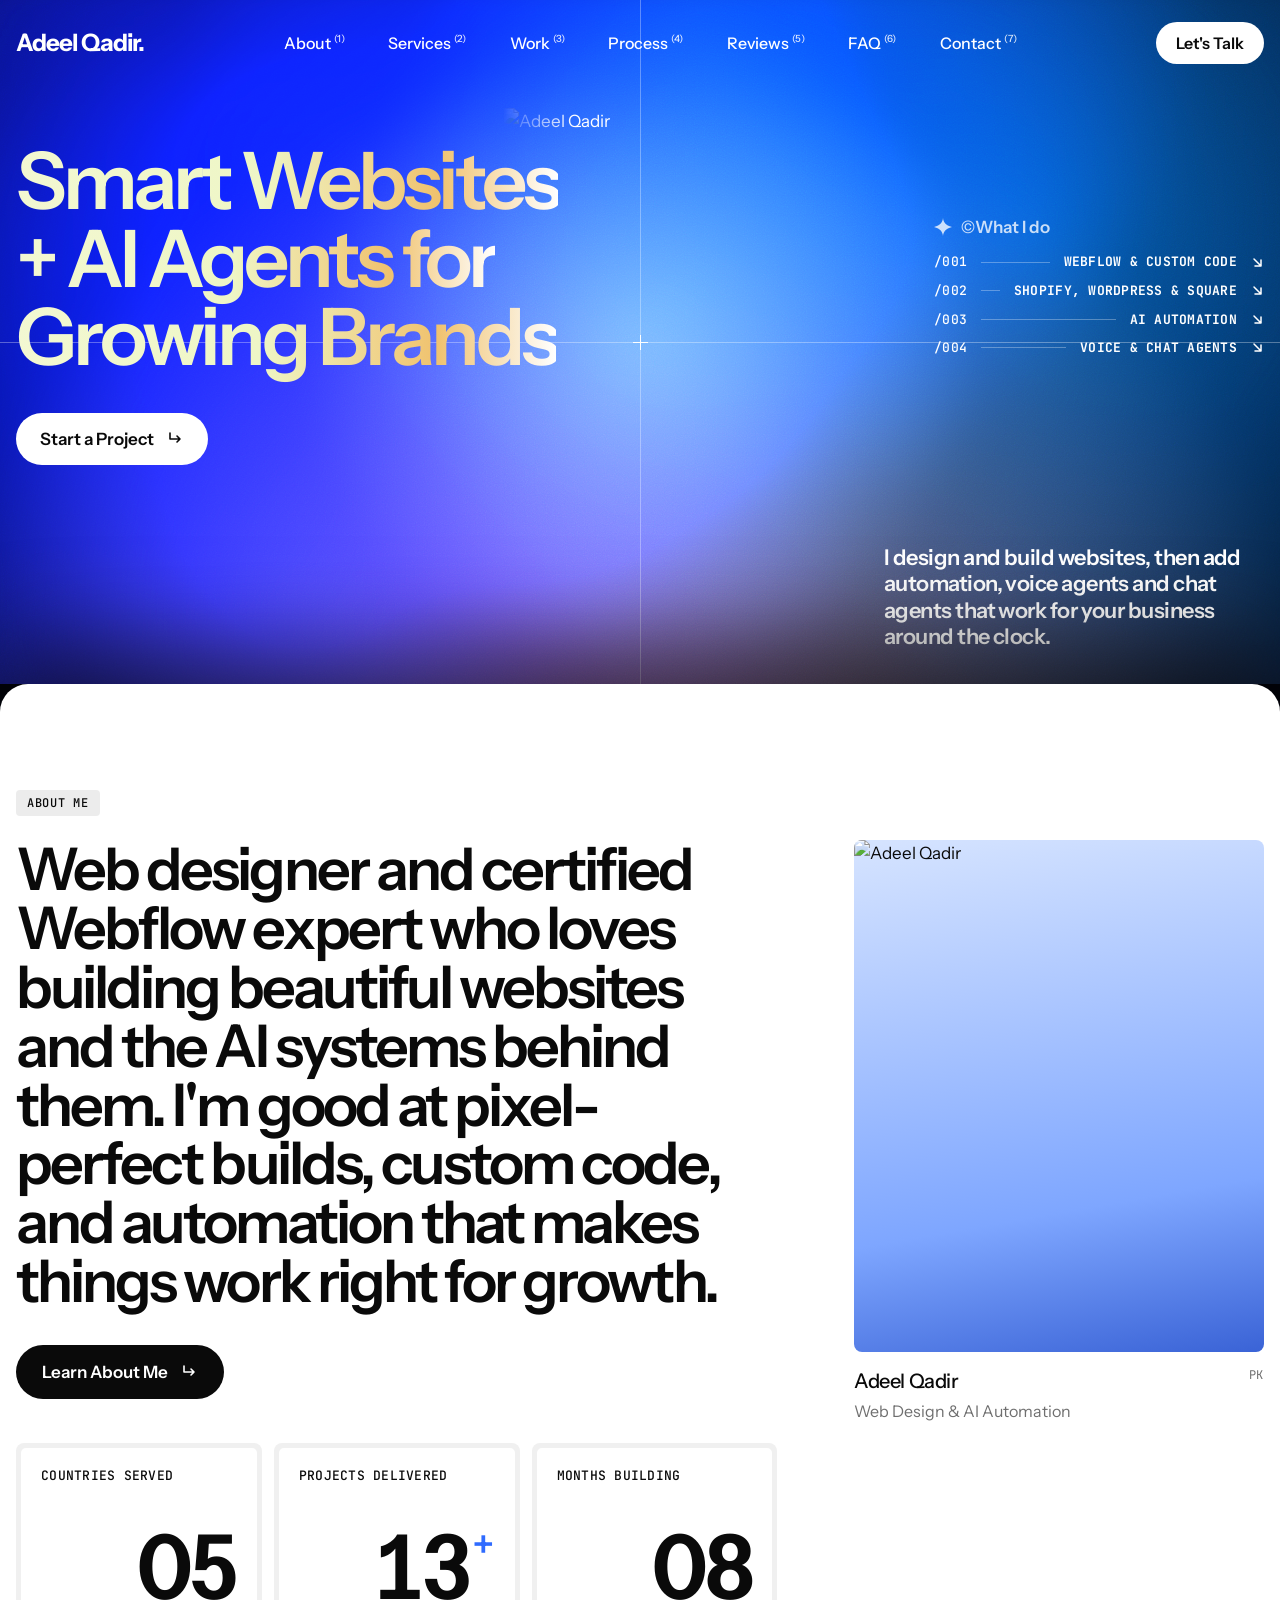
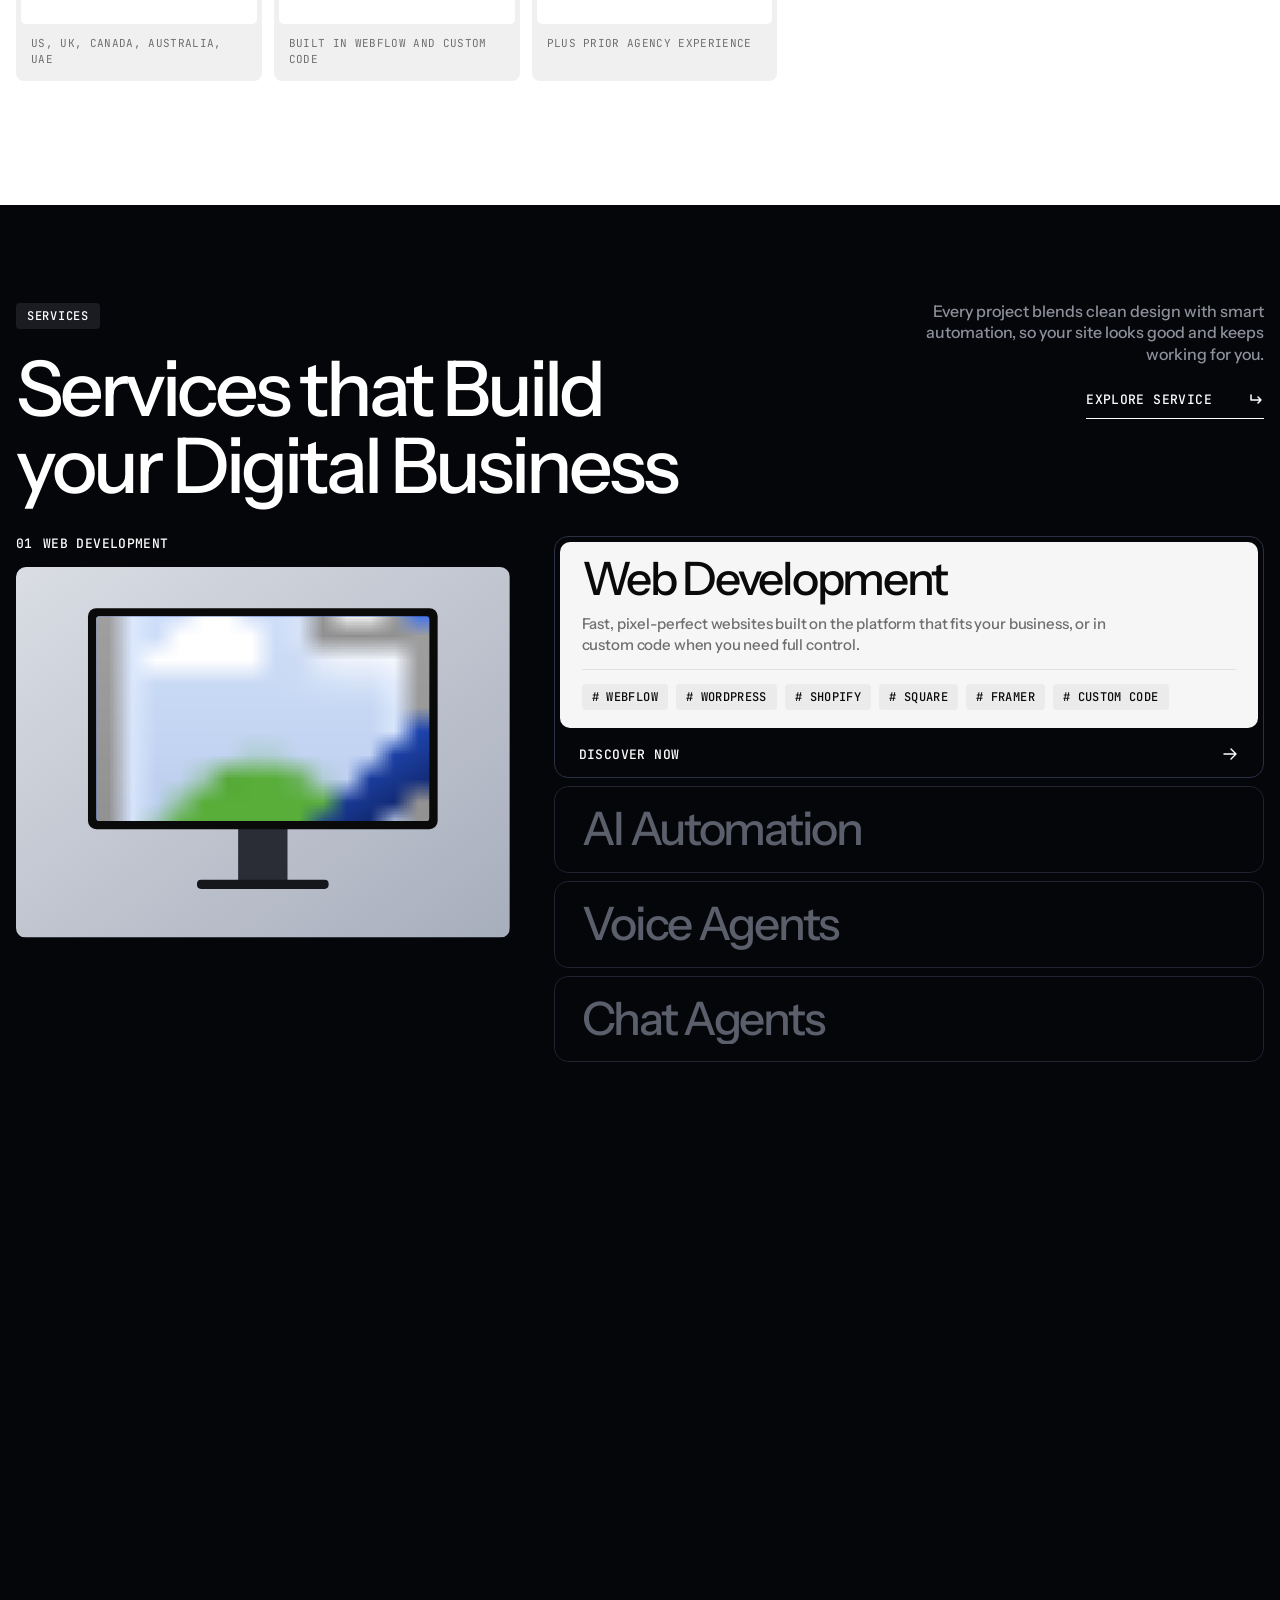
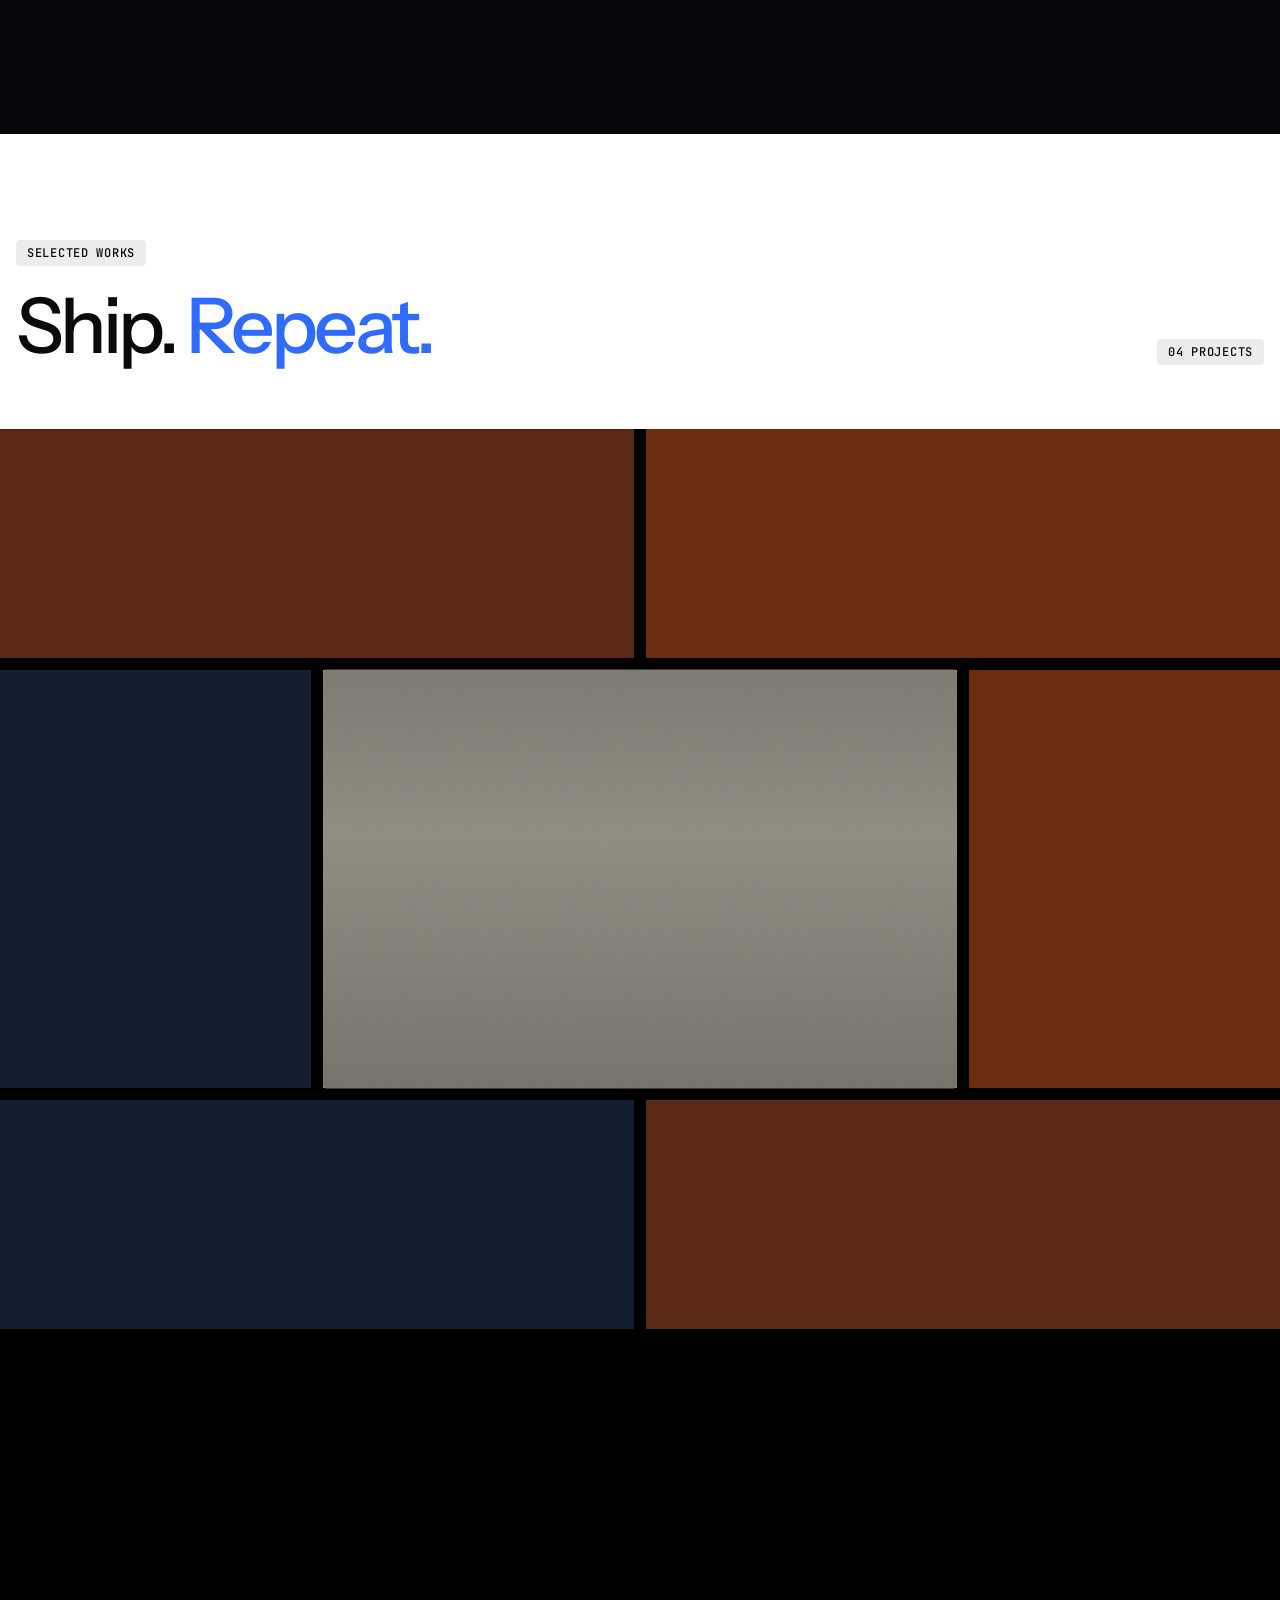
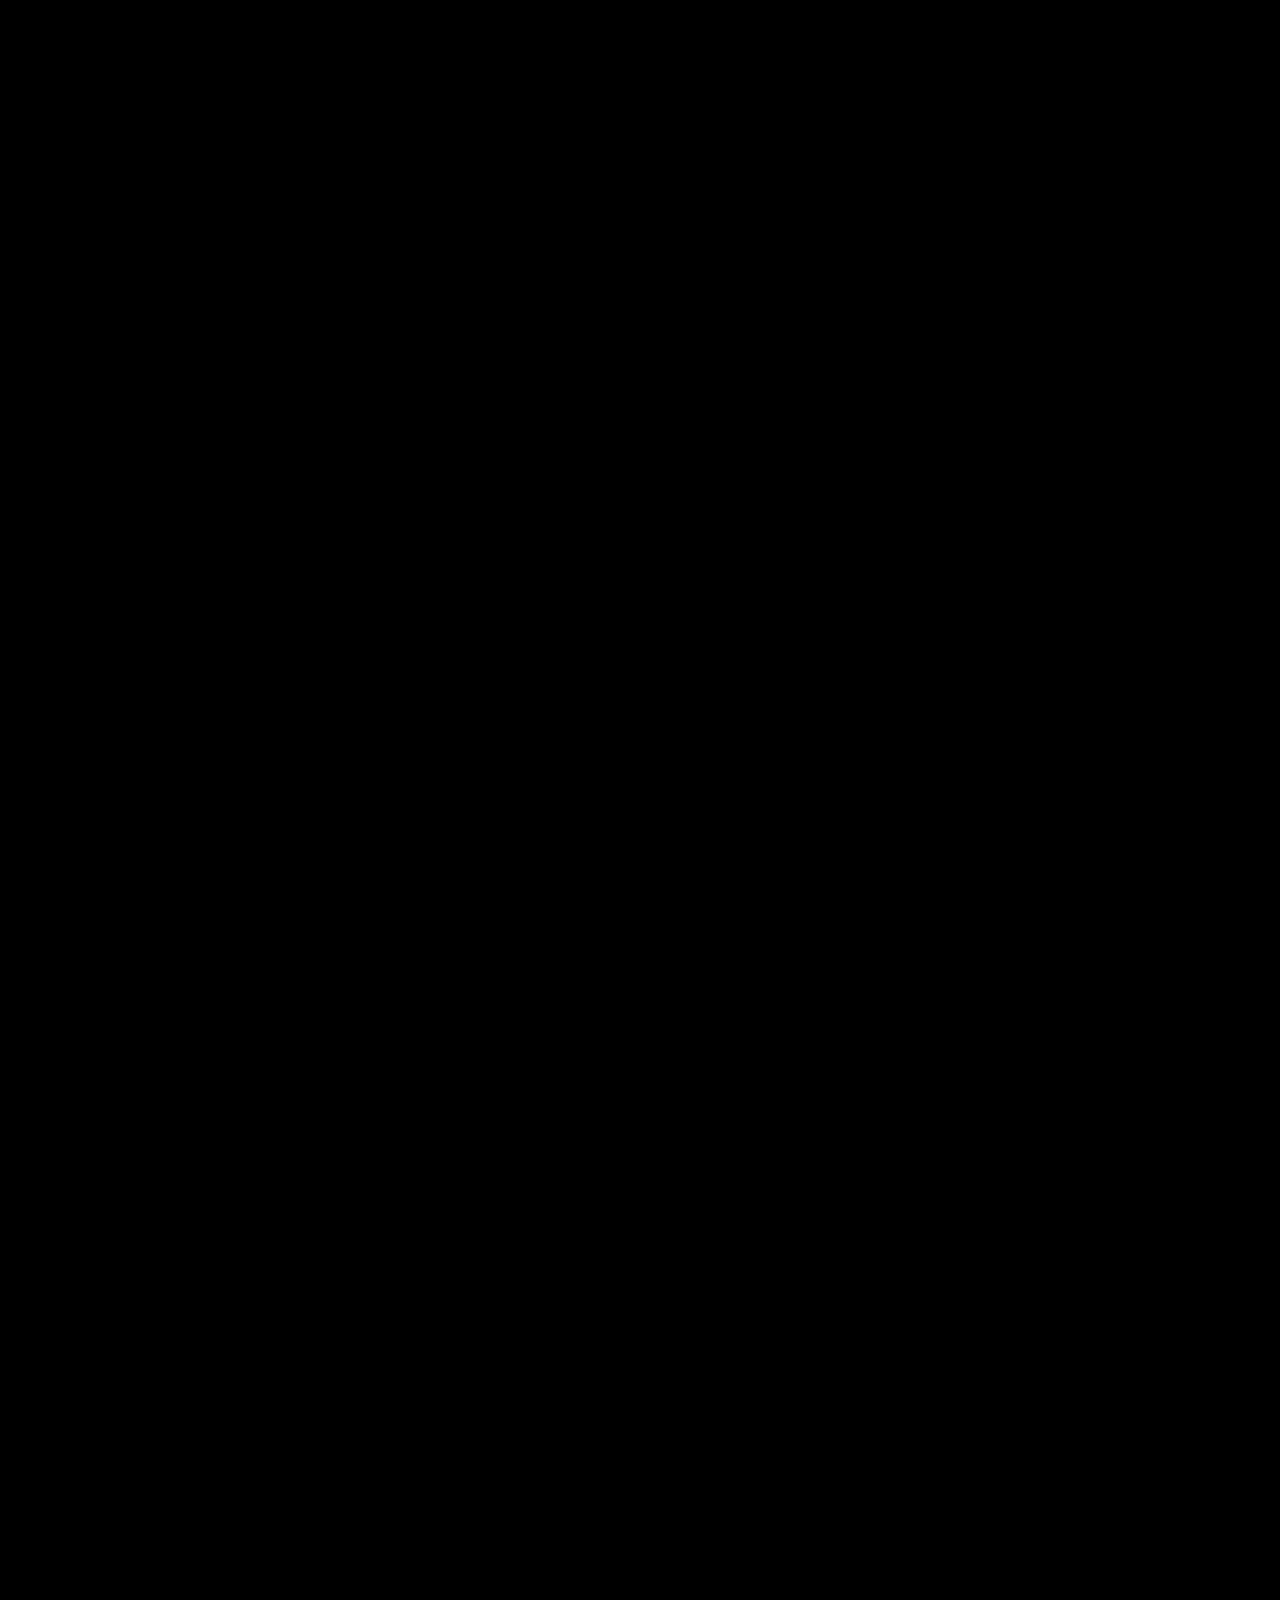
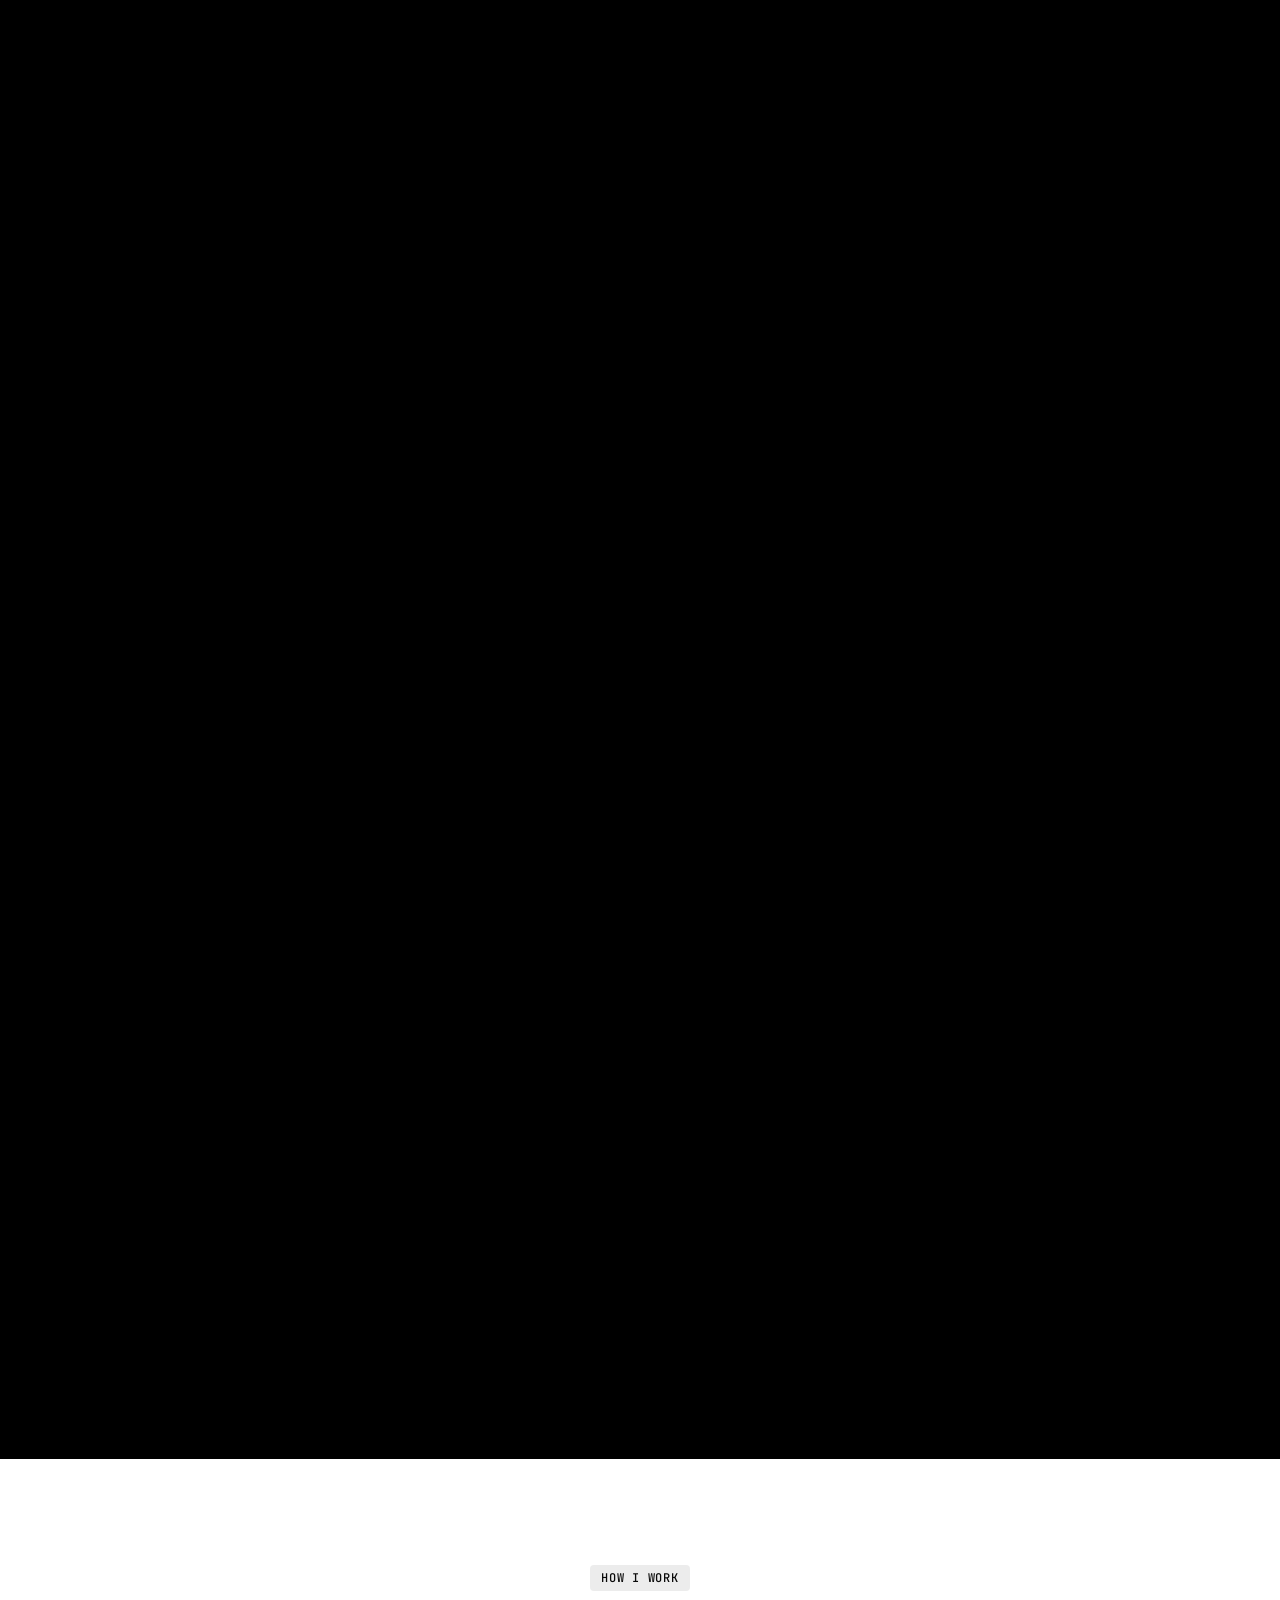
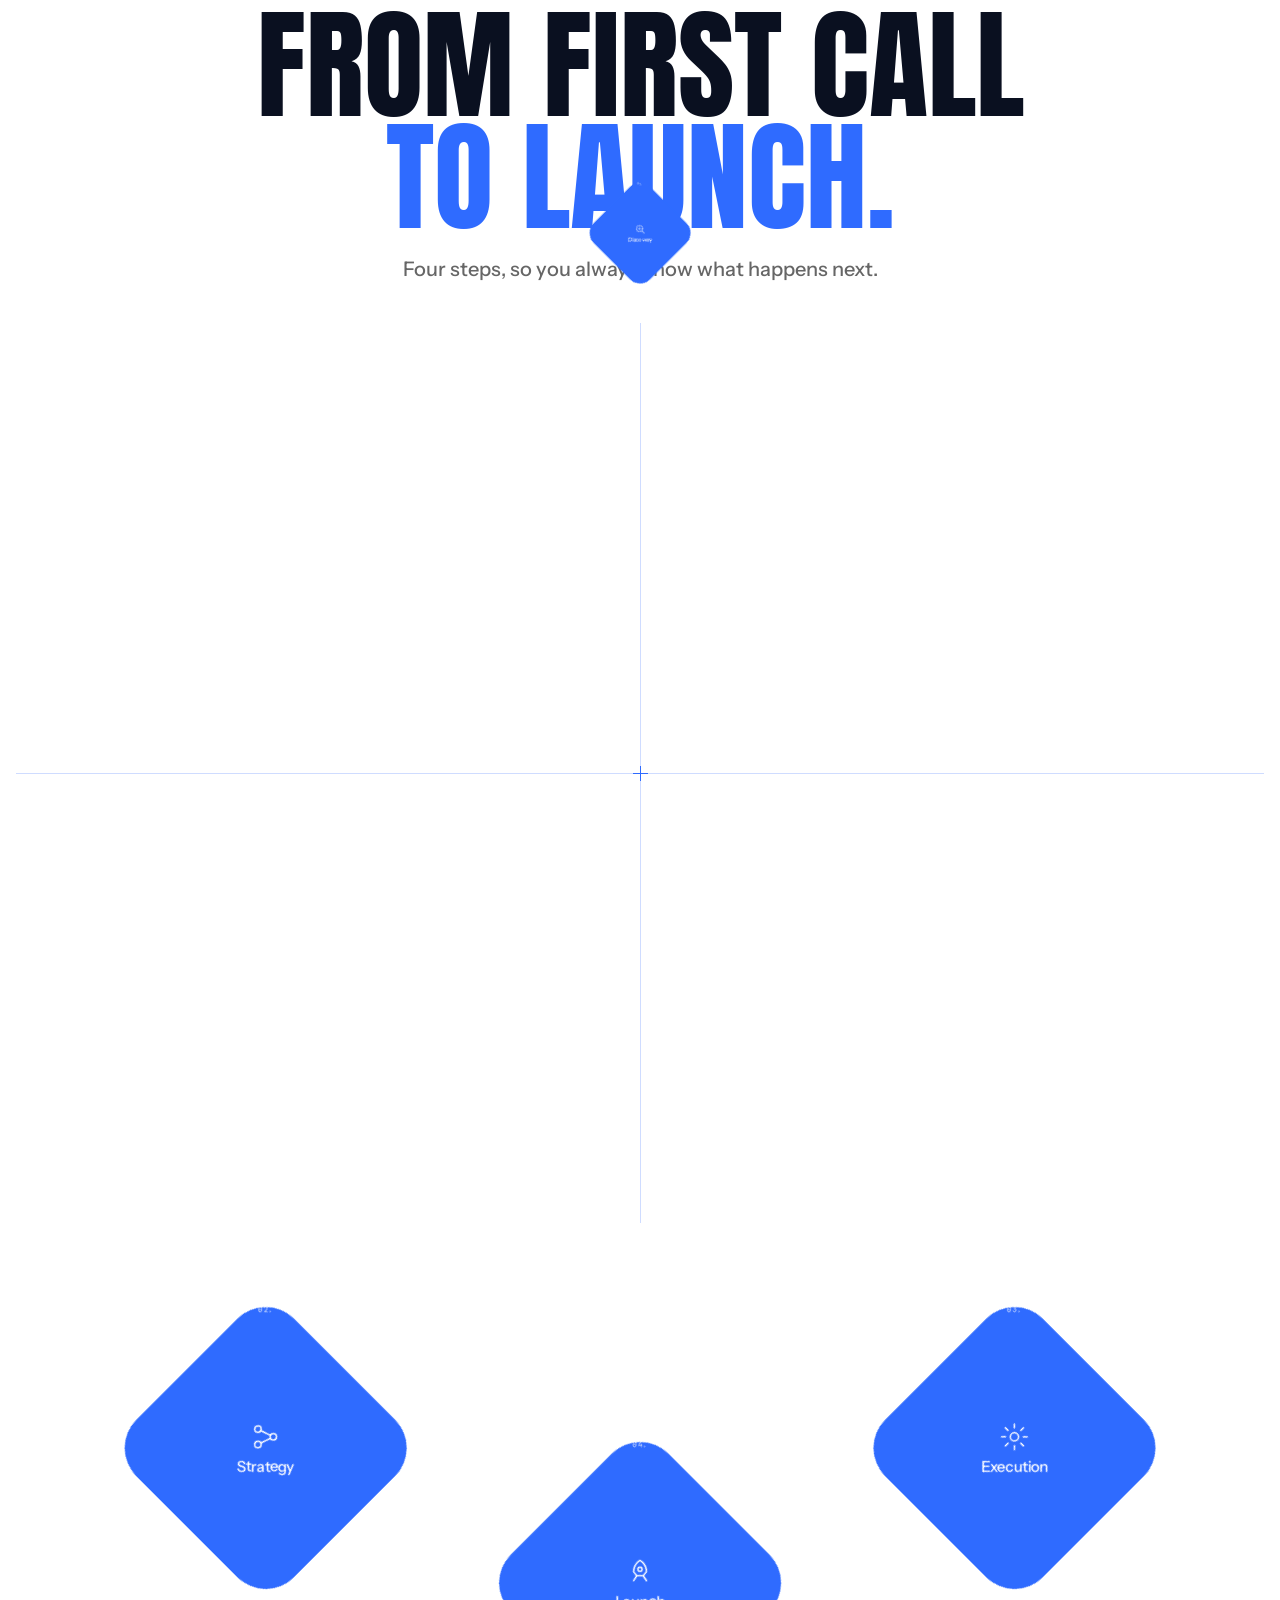
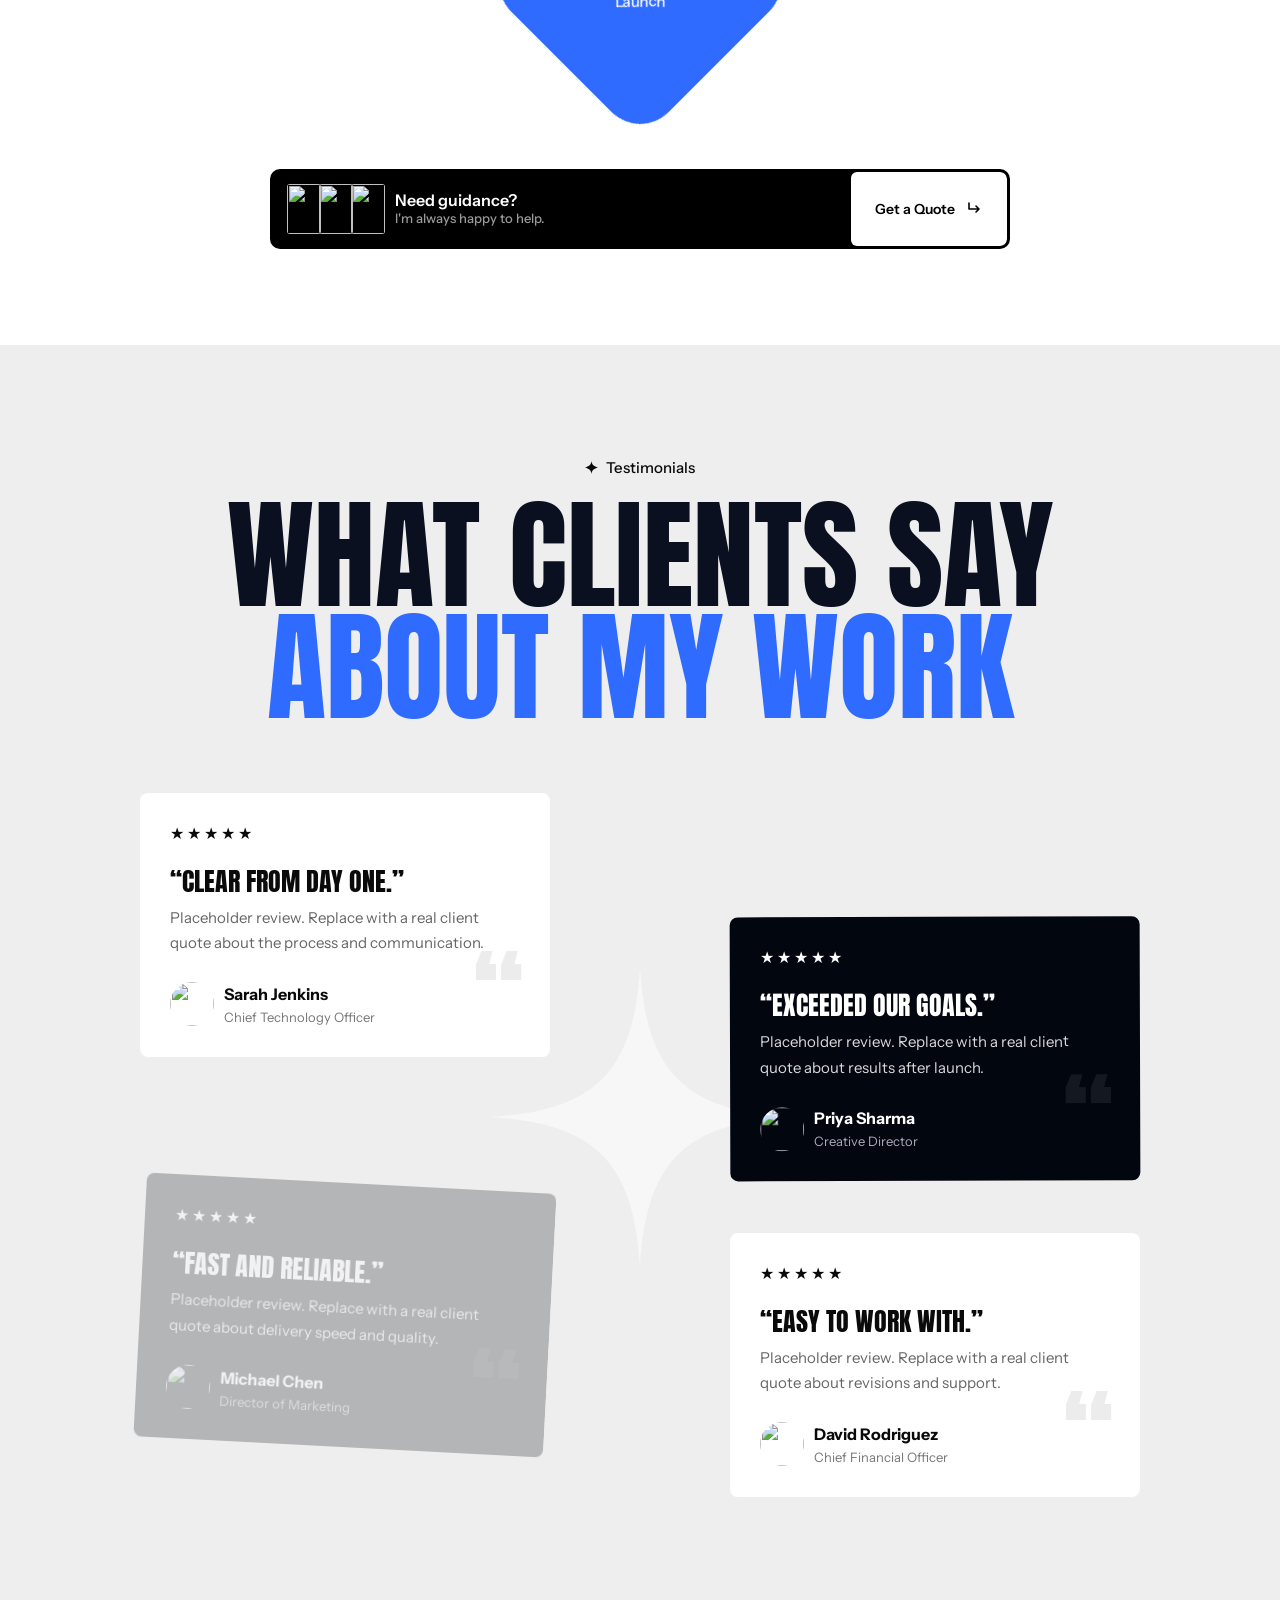
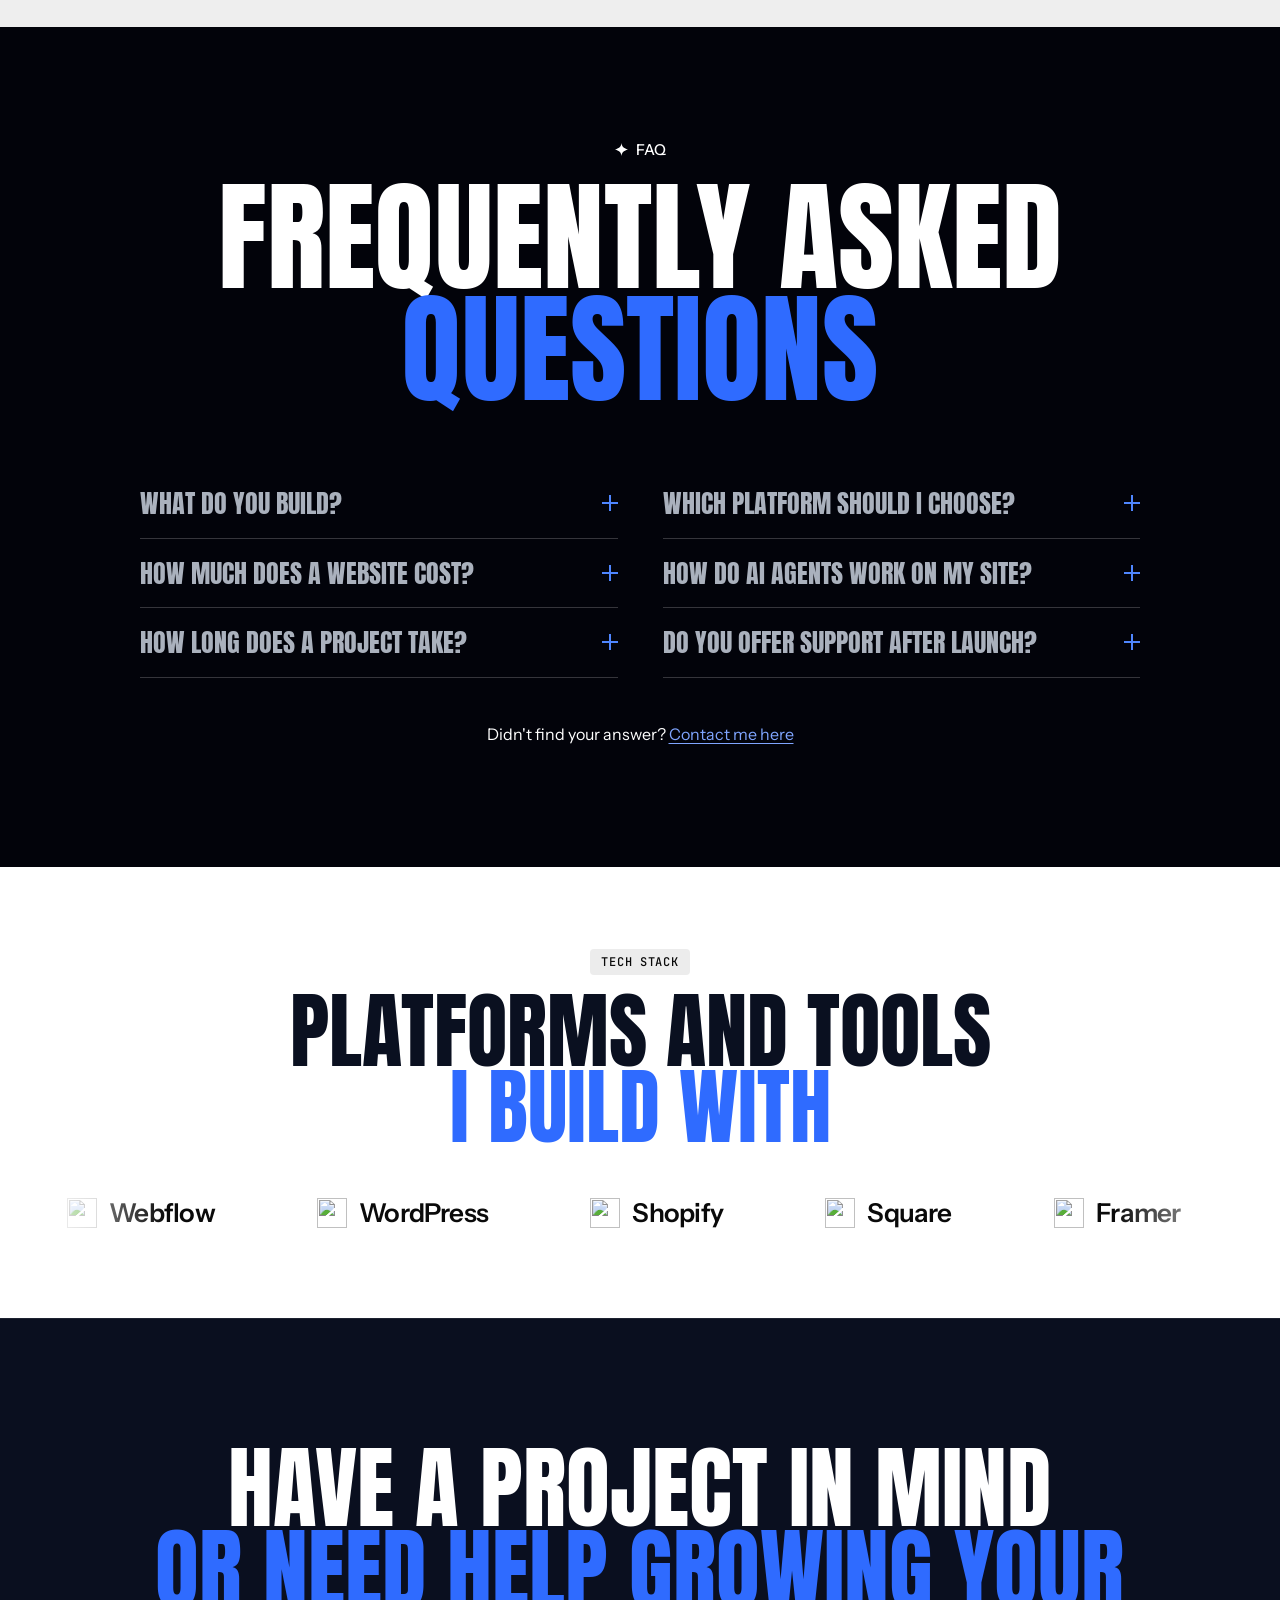
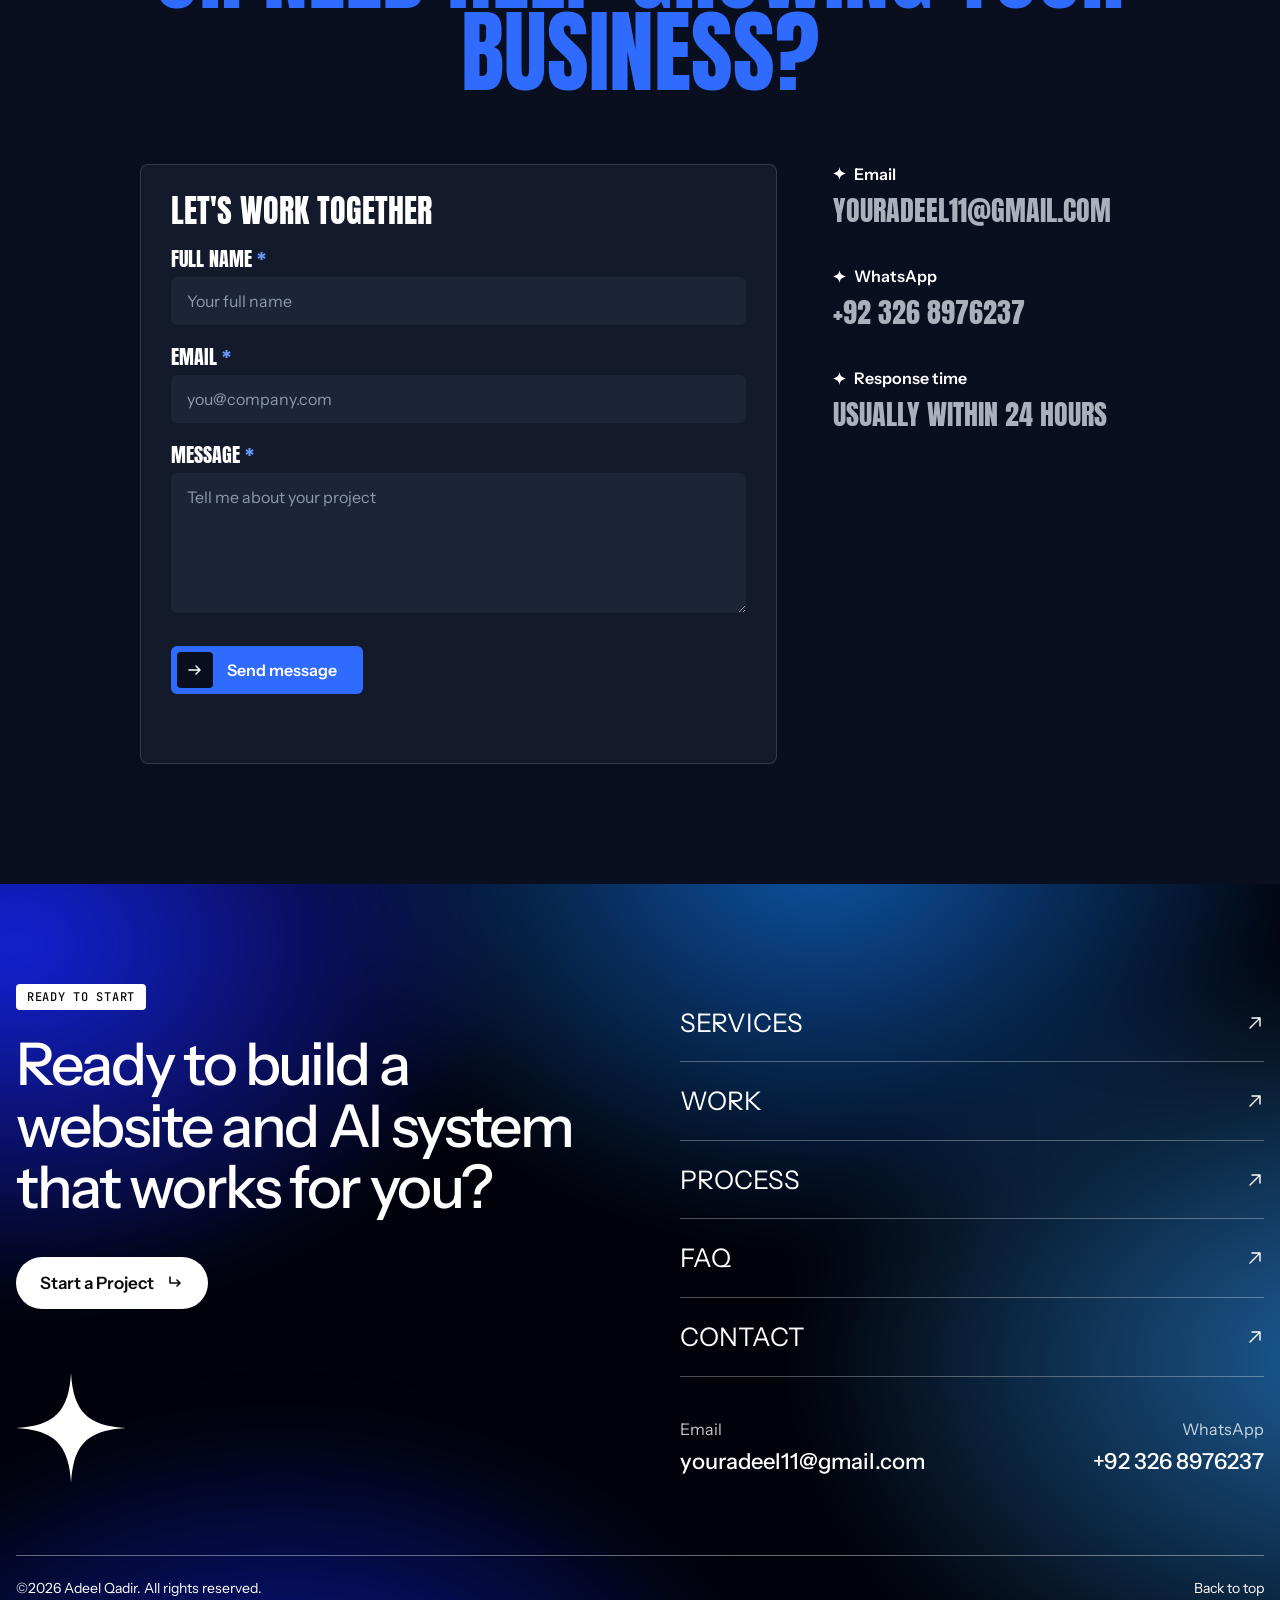
==== commit c747729d: "Add files via upload" ====
--- a/index.html
+++ b/index.html
@@ -1,368 +1,1692 @@
-﻿<!DOCTYPE html>
+<!doctype html>
 <html lang="en">
-<head>
-  <meta charset="UTF-8">
-  <meta name="viewport" content="width=device-width, initial-scale=1.0">
-  <title>Adeel Qadir</title>
-  <link rel="stylesheet" href="style.css">
-</head>
-<body>
-  <nav class="navigation">
-    <div class="nav-inner">
-      <a href="#" class="logo">
-        adeelqadir<span class="logo-dot">.</span>
-      </a>
-      <a href="mailto:youradeel11@gmail.com" class="email-link">
-        <span class="email-text">youradeel11@gmail.com</span>
-        <span class="underline"></span>
-      </a>
+  <head>
+    <meta charset="utf-8" />
+    <meta name="viewport" content="width=device-width, initial-scale=1" />
+    <title>Adeel Qadir | Web Design and AI Automation</title>
+    <meta
+      name="description"
+      content="Adeel Qadir builds smart websites and AI automation systems: web design, ecommerce, voice and chat agents."
+    />
+    <link rel="preconnect" href="https://fonts.googleapis.com" />
+    <link rel="preconnect" href="https://fonts.gstatic.com" crossorigin />
+    <link
+      rel="stylesheet"
+      href="https://fonts.googleapis.com/css2?family=Instrument+Sans:wght@400;500;600;700&family=JetBrains+Mono:wght@400;500&family=Unbounded:wght@500;700&family=Anton&display=swap"
+    />
+    <link rel="stylesheet" href="style.css" />
+    <script>
+      document.documentElement.classList.add("pl-lock");
+    </script>
+  </head>
+  <body>
+    <div
+      id="preloader"
+      role="progressbar"
+      aria-label="Loading"
+      aria-valuemin="0"
+      aria-valuemax="100"
+      aria-valuenow="0"
+    >
+      <div class="pl-glow" aria-hidden="true"></div>
+      <div class="pl-grain" aria-hidden="true"></div>
+      <i class="pl-xh-v" aria-hidden="true"></i
+      ><i class="pl-xh-h" aria-hidden="true"></i>
+      <div class="pl-top">
+        <span
+          ><svg
+            width="16"
+            height="16"
+            viewBox="0 0 18 18"
+            fill="currentColor"
+            aria-hidden="true"
+          >
+            <path
+              d="M9 0c.6 4.6 2.4 7.1 9 9-6.6 1.9-8.4 4.4-9 9-.6-4.6-2.4-7.1-9-9 6.6-1.9 8.4-4.4 9-9z"
+            /></svg
+          >Portfolio &copy;2026</span
+        ><span>Loading experience</span>
+      </div>
+      <div class="pl-mid">
+        <h2 class="pl-logo" aria-label="Adeel Qadir.">
+          <span style="--i: 0">A</span><span style="--i: 1">d</span
+          ><span style="--i: 2">e</span><span style="--i: 3">e</span
+          ><span style="--i: 4">l</span><span style="--i: 5">&nbsp;</span
+          ><span style="--i: 6">Q</span><span style="--i: 7">a</span
+          ><span style="--i: 8">d</span><span style="--i: 9">i</span
+          ><span style="--i: 10">r</span><span style="--i: 11">.</span>
+        </h2>
+        <p class="pl-sub">Web design + AI automation</p>
+      </div>
+      <div class="pl-bot">
+        <span>Smart websites + AI agents</span>
+        <div class="pl-num"><span id="pl-n">0</span><sup>%</sup></div>
+      </div>
+      <div class="pl-bar" aria-hidden="true"><i id="pl-fill"></i></div>
     </div>
-  </nav>
-
-  <section class="hero">
-    <p class="hero-welcome">Welcome!</p>
-    <h1 class="hero-heading">Hello, I'm Adeel</h1>
-    <p class="hero-paragraph">You will find all the info to start a great partnership.</p>
-  </section>
-
-  <section class="about-section">
-    <div class="section-container">
-      <div class="rule"></div>
-      <div class="content-wrap">
-        <div class="sidebar">
-          <p class="index-label">Index</p>
-          <nav class="sidebar-links">
-            <a href="#about" class="nav-link">
-              <span class="nav-link-text">About</span>
-              <span class="nav-underline"></span>
+
+    <header class="hero" id="home">
+      <canvas id="fluid" aria-hidden="true"></canvas>
+      <div class="grain" aria-hidden="true"></div>
+      <div class="xh" id="xh" aria-hidden="true">
+        <i class="xh-v" id="xh-v"></i><i class="xh-h" id="xh-h"></i
+        ><i class="xh-dot" id="xh-dot"></i>
+      </div>
+
+      <div class="band">
+        <div class="wrap">
+          <nav class="nav" aria-label="Main">
+            <a class="logo" href="#home">Adeel Qadir.</a>
+            <div class="nav-links" id="nav-links">
+              <a style="--i: 0" href="#about">About<sup>(1)</sup></a>
+              <a style="--i: 1" href="#services">Services<sup>(2)</sup></a>
+              <a style="--i: 2" href="#works">Work<sup>(3)</sup></a>
+              <a style="--i: 3" href="#process">Process<sup>(4)</sup></a>
+              <a style="--i: 4" href="#testimonials">Reviews<sup>(5)</sup></a>
+              <a style="--i: 5" href="#faq">FAQ<sup>(6)</sup></a>
+              <a style="--i: 6" href="#contact">Contact<sup>(7)</sup></a>
+            </div>
+            <div class="nav-right">
+              <a class="pill" href="#contact">Let's Talk</a>
+              <button
+                class="pill outline"
+                id="menu-btn"
+                type="button"
+                aria-expanded="false"
+                aria-controls="nav-links"
+              >
+                <svg
+                  width="16"
+                  height="16"
+                  viewBox="0 0 16 16"
+                  fill="none"
+                  stroke="currentColor"
+                  stroke-width="1.7"
+                  stroke-linecap="round"
+                >
+                  <path d="M2 5h12M2 11h12" />
+                </svg>
+                Menu
+              </button>
+            </div>
+          </nav>
+
+          <div class="hstage">
+            <div class="copy">
+              <h1>
+                <span class="ln">Smart Websites</span>
+                <span class="ln">+ AI Agents for</span>
+                <span class="ln">Growing Brands</span>
+              </h1>
+              <a class="cta" href="#contact"
+                >Start a Project
+                <svg
+                  viewBox="0 0 18 18"
+                  fill="none"
+                  stroke="currentColor"
+                  stroke-width="1.6"
+                  stroke-linecap="round"
+                  stroke-linejoin="round"
+                >
+                  <path d="M4 3v6h10M11 6l3 3-3 3" />
+                </svg>
+              </a>
+            </div>
+
+            <div class="portrait" id="portrait">
+              <img
+                class="pimg"
+                id="photo-hero"
+                src="assets/img/portrait.webp"
+                alt="Adeel Qadir"
+                width="700"
+                height="875"
+              />
+            </div>
+
+            <aside class="whatido" aria-label="What I do">
+              <p class="wi-title">
+                <svg viewBox="0 0 18 18" fill="currentColor">
+                  <path
+                    d="M9 0c.6 4.6 2.4 7.1 9 9-6.6 1.9-8.4 4.4-9 9-.6-4.6-2.4-7.1-9-9 6.6-1.9 8.4-4.4 9-9z"
+                  /></svg
+                >©What I do
+              </p>
+              <ul>
+                <li style="--i: 0">
+                  <a href="#services"
+                    ><span>/001</span><i></i><b>Webflow &amp; custom code</b
+                    ><svg
+                      viewBox="0 0 13 13"
+                      fill="none"
+                      stroke="currentColor"
+                      stroke-width="1.5"
+                      stroke-linecap="round"
+                      stroke-linejoin="round"
+                    >
+                      <path d="M3 3l7 7M10 4v6H4" /></svg
+                  ></a>
+                </li>
+                <li style="--i: 1">
+                  <a href="#services"
+                    ><span>/002</span><i></i
+                    ><b>Shopify, WordPress &amp; Square</b
+                    ><svg
+                      viewBox="0 0 13 13"
+                      fill="none"
+                      stroke="currentColor"
+                      stroke-width="1.5"
+                      stroke-linecap="round"
+                      stroke-linejoin="round"
+                    >
+                      <path d="M3 3l7 7M10 4v6H4" /></svg
+                  ></a>
+                </li>
+                <li style="--i: 2">
+                  <a href="#services"
+                    ><span>/003</span><i></i><b>AI automation</b
+                    ><svg
+                      viewBox="0 0 13 13"
+                      fill="none"
+                      stroke="currentColor"
+                      stroke-width="1.5"
+                      stroke-linecap="round"
+                      stroke-linejoin="round"
+                    >
+                      <path d="M3 3l7 7M10 4v6H4" /></svg
+                  ></a>
+                </li>
+                <li style="--i: 3">
+                  <a href="#services"
+                    ><span>/004</span><i></i><b>Voice &amp; chat agents</b
+                    ><svg
+                      viewBox="0 0 13 13"
+                      fill="none"
+                      stroke="currentColor"
+                      stroke-width="1.5"
+                      stroke-linecap="round"
+                      stroke-linejoin="round"
+                    >
+                      <path d="M3 3l7 7M10 4v6H4" /></svg
+                  ></a>
+                </li>
+              </ul>
+            </aside>
+
+            <p class="blurb">
+              I design and build websites, then add automation, voice agents and
+              chat agents that work for your business around the clock.
+            </p>
+          </div>
+        </div>
+      </div>
+    </header>
+
+    <section class="about band" id="about">
+      <div class="wrap">
+        <span class="chip">About me</span>
+        <div class="about-grid">
+          <div>
+            <p class="statement">
+              Web designer and certified Webflow expert who loves building
+              beautiful websites and the AI systems behind them. I'm good at
+              pixel-perfect builds, custom code, and automation that makes
+              things work right for growth.
+            </p>
+            <a class="btn-dark" href="#contact"
+              >Learn About Me
+              <svg
+                viewBox="0 0 18 18"
+                fill="none"
+                stroke="currentColor"
+                stroke-width="1.6"
+                stroke-linecap="round"
+                stroke-linejoin="round"
+              >
+                <path d="M4 3v6h10M11 6l3 3-3 3" />
+              </svg>
             </a>
-            <a href="#clients" class="nav-link">
-              <span class="nav-link-text">Clients</span>
-              <span class="nav-underline"></span>
+
+            <div class="stat-grid">
+              <div class="stat">
+                <div class="stat-card">
+                  <small>Countries served</small><strong data-to="5">05</strong>
+                </div>
+                <p>US, UK, Canada, Australia, UAE</p>
+              </div>
+              <div class="stat">
+                <div class="stat-card">
+                  <small>Projects delivered</small
+                  ><strong data-to="13">13<sup>+</sup></strong>
+                </div>
+                <p>Built in Webflow and custom code</p>
+              </div>
+              <div class="stat">
+                <div class="stat-card">
+                  <small>Months building</small><strong data-to="8">08</strong>
+                </div>
+                <p>Plus prior agency experience</p>
+              </div>
+            </div>
+          </div>
+
+          <figure class="about-media">
+            <div class="photo-card">
+              <img
+                id="photo-about"
+                src="assets/img/portrait.webp"
+                alt="Adeel Qadir"
+                width="700"
+                height="875"
+              />
+            </div>
+            <figcaption>
+              <b>Adeel Qadir</b><em>PK</em
+              ><span>Web Design &amp; AI Automation</span>
+            </figcaption>
+          </figure>
+        </div>
+      </div>
+    </section>
+
+    <section class="services band" id="services">
+      <div class="wrap">
+        <div class="svc-head">
+          <div>
+            <span class="chip-dark">Services</span>
+            <h2 class="svc-title">
+              Services that Build<br />your Digital Business
+            </h2>
+          </div>
+          <div class="svc-side">
+            <p>
+              Every project blends clean design with smart automation, so your
+              site looks good and keeps working for you.
+            </p>
+            <a class="explore" href="#contact"
+              >Explore service
+              <svg
+                viewBox="0 0 16 16"
+                fill="none"
+                stroke="currentColor"
+                stroke-width="1.5"
+                stroke-linecap="round"
+                stroke-linejoin="round"
+              >
+                <path d="M3 3v5h10M10 5l3 3-3 3" />
+              </svg>
             </a>
-            <a href="#services" class="nav-link">
-              <span class="nav-link-text">Services</span>
-              <span class="nav-underline"></span>
-            </a>
-            <a href="#works" class="nav-link">
-              <span class="nav-link-text">Selected works</span>
-              <span class="nav-underline"></span>
-            </a>
-            <a href="#faq" class="nav-link">
-              <span class="nav-link-text">FAQ</span>
-              <span class="nav-underline"></span>
-            </a>
-            <a href="#contact" class="nav-link">
-              <span class="nav-link-text">Contact</span>
-              <span class="nav-underline"></span>
-            </a>
-          </nav>
-        </div>
-
-        <main class="main-content">
-
-          <section id="about" class="about">
-            <p class="micro-label">About Adeel</p>
-            <h2 class="h2">Trusted by clients around the world</h2>
-            <div class="paragraph">
-              <p>I'm Adeel, a Web Designer and Certified Webflow Expert based in Pakistan with 8 months of experience.</p>
-              <p>In this time, I've helped businesses around the globe launch successful products in Webflow, built on these principles:</p>
-              <ul class="principle-list">
-                <li>Keen eye for visual design</li>
-                <li>Well-organized style system</li>
-                <li>Pixel-perfect development</li>
-                <li>Structured class naming (Finsweet Client-First)</li>
-                <li>Custom animations with GSAP</li>
-                <li>Custom code &amp; AI-powered interactions</li>
-                <li>SEO-friendly builds</li>
-              </ul>
-              <p>Through previous agency experience, I've sharpened my skills in GSAP animations, AI-powered workflows, and custom code — allowing me to explore new possibilities on the web and deliver results that exceed expectations.</p>
-              <p>If you need a Webflow Developer with a keen eye for detail and expert execution, always striving to deliver more value, you've found the perfect partner for your project.</p>
-            </div>
-            <div class="stats">
-              <div class="stat">
-                <p class="stat-number">13+</p>
-                <p class="stat-caption">successful <br> projects</p>
-              </div>
-              <div class="stat">
-                <p class="stat-number">08</p>
-                <p class="stat-caption">months of experience as Global Web Designer</p>
-              </div>
-              <div class="stat">
-                <p class="stat-art stat-art-webflow">
-                  <span class="stat-logo mark-w">w</span>
-                  <!-- <svg class="partner-star" viewBox="0 0 119 119" fill="none" xmlns="http://www.w3.org/2000/svg" aria-hidden="true">
-                    <path d="M64.6677 100.931L65.258 111.091L61.8249 111.291C61.0278 111.337 60.368 111.231 59.8452 110.973C59.3195 110.718 58.9199 110.355 58.647 109.883C58.3739 109.41 58.2201 108.876 58.1853 108.277C58.1505 107.678 58.2412 107.127 58.4575 106.623C58.6706 106.12 59.0216 105.708 59.5107 105.387C60.0001 105.07 60.6399 104.889 61.4304 104.843L63.891 104.7L63.9545 105.791L61.5335 105.932C60.9878 105.964 60.555 106.083 60.2353 106.291C59.9154 106.499 59.6905 106.767 59.5603 107.097C59.427 107.43 59.3722 107.8 59.3959 108.207C59.4194 108.613 59.5166 108.972 59.6875 109.285C59.8549 109.597 60.1109 109.834 60.4555 109.996C60.8003 110.162 61.2489 110.229 61.8012 110.197L63.9642 110.071L63.4373 101.003L64.6677 100.931Z" fill="#333333"/>
-                    <path d="M56.4023 101.127L55.6205 108.72L54.4934 108.604L54.6115 107.457L54.5324 107.449C54.3553 107.81 54.0735 108.089 53.6868 108.286C53.3003 108.483 52.8796 108.558 52.4248 108.511C52.3391 108.502 52.2322 108.489 52.104 108.473C51.9758 108.456 51.8791 108.441 51.8138 108.428L51.936 107.241C51.9745 107.255 52.0637 107.28 52.2033 107.314C52.3394 107.351 52.4848 107.378 52.6397 107.394C53.0088 107.432 53.3463 107.388 53.6523 107.263C53.9546 107.141 54.2037 106.954 54.3996 106.701C54.5919 106.451 54.7057 106.155 54.741 105.812L55.2356 101.007L56.4023 101.127Z" fill="#333333"/>
-                    <path d="M48.8581 99.7243C49.5253 99.8969 50.0695 100.207 50.4909 100.655C50.9092 101.102 51.1855 101.647 51.32 102.291C51.4514 102.934 51.4183 103.638 51.2208 104.401C51.0217 105.171 50.7083 105.807 50.2807 106.308C49.85 106.81 49.3433 107.154 48.7608 107.342C48.1752 107.529 47.5487 107.537 46.8815 107.364C46.2144 107.192 45.6718 106.882 45.2536 106.435C44.8322 105.987 44.5563 105.44 44.4258 104.794C44.2921 104.147 44.3248 103.438 44.5239 102.668C44.7215 101.905 45.0351 101.274 45.4651 100.776C45.8918 100.278 46.3981 99.9348 46.9837 99.7475C47.5662 99.5595 48.1911 99.5518 48.8581 99.7243ZM48.5943 100.744C48.0875 100.613 47.6369 100.635 47.2426 100.81C46.8482 100.985 46.5177 101.264 46.251 101.647C45.9844 102.03 45.7871 102.468 45.6593 102.962C45.5315 103.456 45.491 103.937 45.5379 104.404C45.5846 104.871 45.7376 105.279 45.9966 105.626C46.2558 105.974 46.6387 106.213 47.1455 106.344C47.6522 106.475 48.1032 106.452 48.4984 106.273C48.8935 106.095 49.2249 105.813 49.4924 105.427C49.7599 105.041 49.9576 104.601 50.0855 104.107C50.2132 103.613 50.2533 103.134 50.2057 102.67C50.158 102.206 50.0043 101.802 49.7443 101.458C49.4844 101.113 49.101 100.875 48.5943 100.744Z" fill="#333333"/>
-                    <path d="M38.2294 104.162L38.6175 103.247L42.4055 104.853L42.0173 105.768L38.2294 104.162ZM43.8637 98.2603L40.4714 106.257C40.3006 106.66 40.0637 106.955 39.7608 107.143C39.4578 107.331 39.127 107.428 38.768 107.435C38.4092 107.441 38.062 107.372 37.7265 107.23C37.4612 107.118 37.2537 107.004 37.1041 106.891C36.9544 106.777 36.8462 106.684 36.7794 106.612L37.4864 105.811C37.5335 105.853 37.6001 105.908 37.686 105.977C37.7689 106.044 37.8882 106.111 38.0437 106.177C38.4005 106.329 38.6964 106.348 38.9314 106.235C39.1632 106.121 39.3529 105.89 39.5004 105.543L42.784 97.8022L43.8637 98.2603Z" fill="#333333"/>
-                    <path d="M37.414 94.8014C38.0406 95.1864 38.4961 95.657 38.7806 96.2128C39.0604 96.7697 39.1697 97.3735 39.1084 98.0239C39.0423 98.6756 38.8047 99.3345 38.3953 100.001C37.986 100.667 37.5039 101.179 36.9489 101.538C36.3894 101.898 35.8034 102.086 35.1907 102.103C34.5734 102.12 33.9713 101.948 33.3842 101.587C33.0454 101.379 32.7457 101.117 32.4848 100.801C32.2239 100.486 32.036 100.117 31.9211 99.6968C31.8045 99.2792 31.7932 98.8134 31.8873 98.2996C31.9814 97.7858 32.2149 97.2255 32.5878 96.6187L32.8479 96.1952L37.8609 99.2755L37.3302 100.139L33.3333 97.6834C33.1079 98.0503 32.9801 98.4228 32.95 98.8009C32.917 99.1773 32.9834 99.5312 33.1492 99.8624C33.3123 100.192 33.5744 100.468 33.9357 100.69C34.3337 100.934 34.7388 101.047 35.1509 101.028C35.5585 101.01 35.9361 100.892 36.284 100.675C36.6317 100.457 36.9157 100.168 37.136 99.81L37.4898 99.2341C37.7916 98.743 37.9628 98.2747 38.0032 97.829C38.0392 97.3845 37.9593 96.9797 37.7638 96.6145C37.5665 96.2523 37.266 95.947 36.8624 95.6991C36.5998 95.5377 36.3402 95.4288 36.0834 95.372C35.822 95.3164 35.5678 95.3157 35.3206 95.3699C35.0717 95.427 34.8356 95.5424 34.6121 95.7161L33.8133 94.852C34.1161 94.587 34.4638 94.404 34.8564 94.303C35.2471 94.205 35.6614 94.1951 36.0993 94.2736C36.5354 94.3549 36.9736 94.5309 37.414 94.8014Z" fill="#333333"/>
-                    <path d="M25.6636 93.2794L26.6496 93.7553C26.5827 93.9306 26.5426 94.1231 26.5293 94.3327C26.5114 94.5427 26.5481 94.7611 26.6391 94.9879C26.7301 95.2148 26.9033 95.4415 27.1586 95.6679C27.5081 95.9778 27.8708 96.1556 28.2467 96.2011C28.6178 96.2469 28.9123 96.1471 29.1299 95.9017C29.3233 95.6835 29.3967 95.4409 29.3502 95.1738C29.3038 94.9068 29.1493 94.5816 28.8869 94.1984L28.2239 93.2384C27.8232 92.6616 27.6108 92.1346 27.5869 91.6573C27.5607 91.1825 27.7246 90.7456 28.0785 90.3465C28.3687 90.0192 28.7223 89.8104 29.1393 89.7196C29.5537 89.6267 29.9942 89.6543 30.4607 89.8023C30.9272 89.9504 31.3823 90.2211 31.826 90.6145C32.4085 91.131 32.7785 91.685 32.936 92.2763C33.0935 92.8677 33.0076 93.4513 32.6784 94.0273L31.6609 93.4969C31.8542 93.1192 31.9087 92.7557 31.8244 92.4064C31.7376 92.0548 31.5145 91.7198 31.1551 91.4011C30.7461 91.0384 30.3444 90.8372 29.9501 90.7974C29.5512 90.758 29.2429 90.861 29.0252 91.1064C28.8494 91.3047 28.7715 91.5323 28.7917 91.7892C28.8096 92.0487 28.9326 92.3393 29.1608 92.6612L29.9147 93.7284C30.3279 94.3161 30.5417 94.849 30.5563 95.3268C30.5661 95.805 30.3964 96.2411 30.0469 96.6351C29.7611 96.9574 29.4179 97.1623 29.0171 97.2497C28.6138 97.3348 28.1923 97.3084 27.7521 97.1706C27.3096 97.0305 26.8875 96.7825 26.486 96.4263C25.9208 95.9252 25.5871 95.4078 25.4847 94.8742C25.3798 94.3383 25.4394 93.8067 25.6636 93.2794Z" fill="#333333"/>
-                    <path d="M20.5851 87.246L21.4775 87.8803C21.3821 88.042 21.3103 88.225 21.2622 88.4295C21.2093 88.6334 21.2088 88.855 21.2606 89.0938C21.3123 89.3327 21.445 89.5852 21.6588 89.8512C21.9514 90.2153 22.2792 90.4513 22.6421 90.5592C23.0004 90.6664 23.3074 90.6174 23.563 90.4119C23.7903 90.2293 23.9034 90.0024 23.9023 89.7314C23.9011 89.4602 23.8033 89.1137 23.6089 88.692L23.1161 87.6345C22.8176 86.9988 22.6966 86.4437 22.7529 85.9691C22.8067 85.4966 23.0416 85.0933 23.4573 84.7591C23.7981 84.4851 24.1817 84.3384 24.608 84.3189C25.0322 84.2967 25.4619 84.3977 25.897 84.6217C26.3322 84.8458 26.7354 85.189 27.1069 85.6512C27.5946 86.258 27.8665 86.8662 27.9227 87.4756C27.9789 88.085 27.7965 88.6459 27.3755 89.1586L26.4613 88.4653C26.7151 88.1253 26.8296 87.776 26.8051 87.4175C26.7784 87.0564 26.6146 86.6887 26.3136 86.3143C25.9712 85.8882 25.609 85.6225 25.2269 85.5173C24.8401 85.4116 24.519 85.4615 24.2633 85.6669C24.0567 85.8329 23.9419 86.0443 23.9186 86.301C23.8928 86.5598 23.9654 86.8669 24.1364 87.2225L24.7009 88.4009C25.0098 89.0495 25.1313 89.6106 25.0656 90.0842C24.9952 90.5573 24.7548 90.9587 24.3442 91.2887C24.0085 91.5586 23.6358 91.7029 23.226 91.722C22.8143 91.7384 22.403 91.6418 21.9922 91.4321C21.5794 91.2199 21.2048 90.9046 20.8686 90.4863C20.3955 89.8975 20.153 89.3315 20.1415 88.7882C20.1279 88.2424 20.2758 87.7283 20.5851 87.246Z" fill="#333333"/>
-                    <path d="M24.3163 82.0309L17.8124 86.0261L17.1985 85.0268L23.7025 81.0316L24.3163 82.0309ZM16.4163 86.1838C16.5359 86.3786 16.5728 86.5873 16.5268 86.81C16.4791 87.0298 16.3621 87.1969 16.1758 87.3114C15.9895 87.4258 15.7875 87.4547 15.5699 87.3978C15.3505 87.3382 15.1809 87.211 15.0617 87.0161C14.9414 86.8215 14.906 86.614 14.9538 86.3942C14.9994 86.1716 15.1155 86.003 15.3018 85.8886C15.4882 85.7742 15.691 85.7468 15.9103 85.8064C16.128 85.8632 16.2966 85.9891 16.4163 86.1838Z" fill="#333333"/>
-                    <path d="M21.6003 76.6021C21.8806 77.2315 21.9769 77.8505 21.889 78.4592C21.7997 79.0647 21.5449 79.6206 21.1249 80.1268C20.7035 80.6302 20.1327 81.0422 19.4125 81.363C18.6862 81.6866 17.9936 81.8373 17.3345 81.8153C16.6742 81.7904 16.0891 81.6085 15.5792 81.2699C15.068 80.9282 14.6722 80.4427 14.3917 79.8133C14.1114 79.1838 14.0158 78.5662 14.1051 77.9607C14.1931 77.3521 14.4492 76.7955 14.8736 76.2909C15.2967 75.7833 15.8714 75.3677 16.5977 75.0442C17.3179 74.7234 18.0067 74.5762 18.664 74.6025C19.3199 74.6258 19.9035 74.8082 20.4148 75.15C20.9247 75.4885 21.3199 75.9726 21.6003 76.6021ZM20.6379 77.0307C20.4249 76.5526 20.1271 76.2138 19.7445 76.0144C19.3618 75.8148 18.9377 75.73 18.4722 75.7596C18.0068 75.7893 17.541 75.9078 17.0749 76.1155C16.6088 76.3231 16.2076 76.5907 15.8712 76.9183C15.5347 77.2459 15.3112 77.6192 15.2006 78.0385C15.0899 78.4577 15.1411 78.9064 15.3541 79.3845C15.5671 79.8626 15.8664 80.2008 16.2521 80.399C16.6377 80.5971 17.0649 80.6807 17.5334 80.6496C18.0019 80.6186 18.4692 80.4993 18.9353 80.2917C19.4013 80.0841 19.801 79.8172 20.1344 79.4909C20.4679 79.1647 20.6884 78.7926 20.796 78.3748C20.9036 77.9569 20.8509 77.5089 20.6379 77.0307Z" fill="#333333"/>
-                    <path d="M15.0179 72.3801L19.483 71.3089L19.7566 72.4494L12.3343 74.2299L12.0697 73.1282L13.2296 72.85L13.2065 72.7533C12.7877 72.6697 12.4219 72.4782 12.1081 72.1787C11.7914 71.8798 11.5656 71.4503 11.4308 70.8897C11.31 70.3872 11.3076 69.9228 11.4233 69.4964C11.5362 69.0708 11.7746 68.7035 12.1404 68.3944C12.5024 68.086 12.9993 67.8561 13.6307 67.7046L18.347 66.5733L18.6206 67.7136L13.9815 68.8265C13.3984 68.9664 12.9805 69.2267 12.7278 69.6077C12.4718 69.9893 12.4069 70.4444 12.5337 70.9727C12.6217 71.3366 12.7783 71.6431 13.005 71.8919C13.2307 72.1376 13.5149 72.3062 13.857 72.3979C14.1993 72.4895 14.5863 72.4836 15.0179 72.3801Z" fill="#333333"/>
-                    <path d="M18.1853 62.4848C18.2097 62.9679 18.1408 63.4108 17.9787 63.8138C17.8132 64.2168 17.5626 64.5429 17.2268 64.792C16.8878 65.0413 16.4701 65.1785 15.9738 65.2034C15.5371 65.2255 15.1787 65.1573 14.8987 64.9989C14.6154 64.8407 14.3887 64.6215 14.2187 64.3416C14.0487 64.0616 13.9169 63.7497 13.8233 63.4061C13.7262 63.0595 13.6455 62.7102 13.5814 62.3585C13.4985 61.8983 13.4349 61.525 13.3906 61.2386C13.3429 60.9491 13.2776 60.7402 13.1949 60.6117C13.1119 60.4797 12.9762 60.4186 12.7876 60.4281L12.7478 60.4302C12.2582 60.4548 11.8844 60.608 11.6266 60.8897C11.3686 61.168 11.2532 61.5769 11.2804 62.1162C11.3088 62.6753 11.4531 63.1076 11.7139 63.4129C11.9748 63.7182 12.2474 63.9284 12.5319 64.0434L12.1908 65.1751C11.7176 65 11.3438 64.7534 11.0687 64.4356C10.791 64.1145 10.59 63.7598 10.4678 63.3712C10.342 62.9795 10.2695 62.5917 10.2503 62.2079C10.2375 61.9632 10.2531 61.6804 10.2973 61.3596C10.337 61.0359 10.4387 60.7206 10.6025 60.4139C10.7657 60.1038 11.0231 59.8404 11.3737 59.6236C11.7243 59.4069 12.2024 59.2833 12.8079 59.2528L17.8306 58.9998L17.8897 60.171L16.8573 60.223L16.8603 60.2826C17.0297 60.3537 17.2134 60.4771 17.4114 60.6529C17.6093 60.8287 17.7822 61.0671 17.93 61.3682C18.0779 61.6692 18.163 62.0414 18.1853 62.4848ZM17.1241 62.3591C17.1008 61.8959 16.9901 61.51 16.7921 61.2016C16.594 60.8898 16.3469 60.6601 16.0509 60.5124C15.7546 60.3615 15.4478 60.2941 15.1301 60.3101L14.0582 60.3641C14.1202 60.4107 14.1802 60.5171 14.2384 60.6834C14.2931 60.8465 14.3441 61.0363 14.3914 61.2529C14.4354 61.4663 14.4758 61.6749 14.5126 61.8787C14.5459 62.0794 14.574 62.2421 14.5969 62.3671C14.6519 62.6694 14.7308 62.9507 14.8335 63.2109C14.9326 63.468 15.0741 63.6731 15.2575 63.8264C15.4376 63.9766 15.6765 64.0442 15.9743 64.0292C16.3813 64.0086 16.6815 63.8426 16.8747 63.531C17.0645 63.2163 17.1477 62.8257 17.1241 62.3591Z" fill="#333333"/>
-                    <path d="M7.98855 54.9549L18.1299 55.8049L18.032 56.9736L7.89016 56.1237L7.98855 54.9549Z" fill="#333333"/>
-                    <path d="M21.5927 51.5608L11.5709 48.4438L11.9074 47.3618L13.0652 47.7219L13.1066 47.5891C13.0055 47.4675 12.8796 47.3034 12.7288 47.097C12.5757 46.8863 12.4645 46.6192 12.3951 46.2957C12.3235 45.9682 12.3615 45.5671 12.5091 45.0926C12.7 44.4789 13.0216 43.9857 13.4741 43.6129C13.9266 43.2402 14.4752 43.0101 15.12 42.9226C15.7647 42.8352 16.4699 42.9105 17.2354 43.1487C18.0074 43.3887 18.6355 43.7281 19.1202 44.1668C19.6016 44.6046 19.9249 45.1041 20.0904 45.6656C20.2526 46.226 20.2392 46.8099 20.0503 47.4173C19.9047 47.8855 19.7106 48.2363 19.468 48.4696C19.2223 48.702 18.9762 48.863 18.7297 48.9529C18.48 49.0418 18.2758 49.1067 18.1174 49.1476L18.0879 49.2425L21.941 50.441L21.5927 51.5608ZM15.5576 48.4763C16.108 48.6476 16.6187 48.718 17.0896 48.6875C17.5573 48.6559 17.9581 48.5221 18.2918 48.286C18.6223 48.0487 18.8574 47.7055 18.9971 47.2563C19.1428 46.7881 19.1409 46.359 18.9915 45.9691C18.84 45.5751 18.5785 45.2335 18.2069 44.9444C17.8332 44.6512 17.3869 44.424 16.8681 44.2627C16.3557 44.1032 15.8692 44.0387 15.4088 44.069C14.9462 44.095 14.5454 44.2289 14.2066 44.4705C13.8656 44.7079 13.6213 45.0638 13.4738 45.5384C13.3321 45.9939 13.3284 46.4126 13.463 46.7944C13.5943 47.1753 13.841 47.5088 14.2031 47.7949C14.562 48.08 15.0135 48.3071 15.5576 48.4763Z" fill="#333333"/>
-                    <path d="M22.5799 41.3476C22.3542 41.7754 22.0688 42.1211 21.7237 42.3848C21.3757 42.647 20.9937 42.7994 20.5779 42.8422C20.159 42.8835 19.7299 42.7882 19.2904 42.5564C18.9036 42.3523 18.6303 42.1107 18.4703 41.8316C18.3075 41.551 18.2244 41.2469 18.2212 40.9193C18.218 40.5917 18.2637 40.2563 18.3587 39.913C18.4522 39.5653 18.5612 39.2239 18.6855 38.8888C18.8491 38.4507 18.985 38.0973 19.0931 37.8283C19.1999 37.5551 19.2505 37.342 19.2449 37.1893C19.2408 37.0336 19.1553 36.9117 18.9883 36.8236L18.9531 36.805C18.5195 36.5763 18.1198 36.5172 17.7544 36.6278C17.3904 36.7355 17.0825 37.0281 16.8306 37.5057C16.5693 38.0009 16.473 38.4463 16.5414 38.842C16.6099 39.2378 16.737 39.5577 16.9229 39.8018L16.0519 40.6009C15.7344 40.2086 15.5387 39.8057 15.4647 39.3921C15.3893 38.9741 15.3981 38.5667 15.4912 38.1702C15.583 37.7691 15.7185 37.3985 15.8978 37.0586C16.0122 36.8418 16.1699 36.6067 16.3711 36.3531C16.5708 36.0952 16.8193 35.8761 17.1167 35.6959C17.4156 35.5126 17.7711 35.4174 18.1833 35.41C18.5954 35.4027 19.0696 35.5405 19.6058 35.8234L24.0539 38.1697L23.5067 39.207L22.5925 38.7248L22.5646 38.7775C22.6741 38.9252 22.769 39.125 22.8495 39.3772C22.9299 39.6295 22.9569 39.9227 22.9304 40.2571C22.9038 40.5914 22.787 40.9549 22.5799 41.3476ZM21.7315 40.6977C21.9479 40.2876 22.0498 39.8993 22.037 39.533C22.0257 39.1637 21.9305 38.84 21.7513 38.562C21.5737 38.2811 21.3442 38.0663 21.0629 37.9179L20.1135 37.4171C20.1431 37.4889 20.1404 37.6111 20.1055 37.7838C20.0692 37.9519 20.0162 38.1412 19.9465 38.3516C19.8753 38.5575 19.8035 38.7574 19.7311 38.9515C19.6574 39.1411 19.5984 39.2954 19.5543 39.4145C19.4472 39.7026 19.3715 39.9847 19.327 40.2609C19.281 40.5325 19.2979 40.7812 19.3774 41.0066C19.4556 41.2276 19.6266 41.4078 19.8903 41.5469C20.2507 41.737 20.5935 41.7474 20.9188 41.5781C21.2427 41.4044 21.5136 41.111 21.7315 40.6977Z" fill="#333333"/>
-                    <path d="M25.0921 36.7236L18.9451 32.1984L19.6169 31.286L20.5453 31.9694L20.5925 31.9054C20.3708 31.5695 20.2732 31.1851 20.2999 30.7521C20.3265 30.3192 20.4754 29.9187 20.7464 29.5505C20.7975 29.4811 20.8627 29.3954 20.9419 29.2933C21.0211 29.1912 21.0831 29.1154 21.1277 29.066L22.0881 29.7731C22.0566 29.7992 21.9906 29.8638 21.8902 29.9666C21.789 30.065 21.6923 30.1769 21.5999 30.3023C21.38 30.6011 21.2462 30.914 21.1988 31.2411C21.1506 31.5635 21.1859 31.8734 21.3045 32.1705C21.4224 32.4629 21.6201 32.7114 21.8976 32.9156L25.7874 35.7792L25.0921 36.7236Z" fill="#333333"/>
-                    <path d="M24.7561 25.2375L25.4827 25.9156L22.7836 28.8073L22.057 28.1291L24.7561 25.2375ZM21.5068 26.0384L22.3071 25.1811L27.6254 30.1454C27.8676 30.3714 28.082 30.5059 28.2686 30.5487C28.4551 30.5867 28.6209 30.5693 28.7661 30.4964C28.9111 30.4187 29.0424 30.3169 29.1599 30.191C29.248 30.0965 29.3156 30.0145 29.3624 29.9449C29.4068 29.873 29.4423 29.8156 29.469 29.7725L30.4019 30.3169C30.3695 30.3955 30.3155 30.4969 30.2401 30.6214C30.1671 30.7482 30.056 30.8915 29.9068 31.0512C29.6807 31.2935 29.4072 31.4822 29.086 31.6174C28.7671 31.7504 28.4298 31.7936 28.0743 31.7472C27.7211 31.6985 27.3822 31.5226 27.0576 31.2197L21.5068 26.0384Z" fill="#333333"/>
-                    <path d="M29.3185 25.164L32.1685 28.7643L31.249 29.4922L26.5114 23.5074L27.3997 22.8041L28.1399 23.7393L28.2179 23.6776C28.1176 23.2627 28.1373 22.8499 28.277 22.4392C28.4147 22.026 28.7096 21.6405 29.1615 21.2827C29.5667 20.962 29.9871 20.7644 30.4227 20.6901C30.8561 20.6131 31.2898 20.6754 31.724 20.8768C32.156 21.0756 32.5735 21.4296 32.9765 21.9388L35.9869 25.7415L35.0674 26.4695L32.1063 22.729C31.7342 22.2589 31.3222 21.9892 30.8703 21.9201C30.4164 21.8485 29.9765 21.9813 29.5505 22.3185C29.2569 22.5508 29.0449 22.8222 28.9145 23.1325C28.7867 23.4407 28.7532 23.7693 28.814 24.1184C28.8748 24.4674 29.043 24.816 29.3185 25.164Z" fill="#333333"/>
-                    <path d="M40.1382 23.5789C39.4882 23.9232 38.8516 24.0767 38.2283 24.0395C37.6064 23.9978 37.0308 23.7853 36.5016 23.4019C35.9738 23.0142 35.5269 22.4748 35.161 21.784C34.7951 21.093 34.5984 20.4174 34.5711 19.7571C34.5451 19.0923 34.6807 18.4918 34.9778 17.9558C35.2764 17.4153 35.7302 16.9837 36.3391 16.6612C36.6904 16.4751 37.0683 16.3499 37.4729 16.2856C37.8774 16.2213 38.29 16.2464 38.7107 16.361C39.1297 16.4727 39.5367 16.6996 39.9315 17.0415C40.3263 17.3835 40.6904 17.8692 41.0238 18.4987L41.2564 18.9378L36.057 21.6917L35.5824 20.7959L39.7279 18.6002C39.5264 18.2196 39.2704 17.9203 38.96 17.7023C38.6525 17.4828 38.314 17.3603 37.9444 17.3349C37.5776 17.3079 37.2069 17.3937 36.8322 17.5922C36.4194 17.8108 36.1165 18.1025 35.9235 18.4671C35.7319 18.8273 35.6417 19.2125 35.6527 19.6228C35.6638 20.033 35.7678 20.424 35.9648 20.7959L36.2811 21.3931C36.551 21.9025 36.8675 22.2878 37.2308 22.549C37.5955 22.8057 37.9847 22.9426 38.3986 22.9595C38.8109 22.9736 39.2264 22.8697 39.6451 22.648C39.9173 22.5038 40.143 22.3355 40.3224 22.143C40.5029 21.9462 40.6327 21.7275 40.7115 21.487C40.7888 21.2436 40.8093 20.9816 40.7731 20.7009L41.9232 20.4516C41.9978 20.847 41.9788 21.2394 41.8664 21.6289C41.7525 22.0154 41.5504 22.3773 41.2605 22.7146C40.969 23.0489 40.5949 23.3371 40.1382 23.5789Z" fill="#333333"/>
-                    <path d="M44.1026 21.573L41.5913 14.365L42.6611 13.9922L43.0405 15.0809L43.1156 15.0547C43.1227 14.6523 43.2597 14.2801 43.5264 13.9381C43.7932 13.596 44.1424 13.3498 44.5742 13.1994C44.6555 13.171 44.7577 13.1372 44.8808 13.0978C45.0039 13.0584 45.0978 13.031 45.1626 13.0154L45.555 14.1417C45.5142 14.1454 45.4232 14.1613 45.2822 14.1894C45.1431 14.2133 45.0001 14.2508 44.853 14.302C44.5027 14.4241 44.2155 14.6066 43.9914 14.8496C43.7694 15.0883 43.6232 15.3638 43.5531 15.6759C43.4849 15.9838 43.5075 16.3004 43.6209 16.6258L45.2102 21.1872L44.1026 21.573Z" fill="#333333"/>
-                  </svg> -->
-                </p>
-                <p class="stat-caption">Webflow Professional Partner</p>
-              </div>
-              <div class="stat">
-                <p class="stat-art stat-art-trusted">
-                  <svg class="stat-tick" viewBox="0 0 48 48" fill="none" xmlns="http://www.w3.org/2000/svg" aria-hidden="true">
-                    <circle cx="24" cy="24" r="23" stroke="#333333" stroke-width="2"/>
-                    <path d="M13.707 24.427 22.347 33.067 37.707 17.707" stroke="#333333" stroke-width="2"/>
+          </div>
+        </div>
+
+        <div class="svc-pin" id="svc-pin">
+          <div class="svc-grid">
+            <div class="preview">
+              <p class="plabel">
+                <span id="pnum">01</span><span id="pname">Web Development</span>
+              </p>
+              <div class="pstage" aria-hidden="true">
+                <div class="vis on">
+                  <svg
+                    viewBox="0 0 480 360"
+                    preserveAspectRatio="xMidYMid slice"
+                  >
+                    <defs>
+                      <linearGradient id="g1" x1="0" y1="0" x2="1" y2="1">
+                        <stop offset="0" stop-color="#dadde4" />
+                        <stop offset="1" stop-color="#a7aebc" />
+                      </linearGradient>
+                      <linearGradient id="s1" x1="0" y1="0" x2="1" y2="1">
+                        <stop offset="0" stop-color="#9bb2ff" />
+                        <stop offset=".55" stop-color="#2f6bff" />
+                        <stop offset="1" stop-color="#0b1a52" />
+                      </linearGradient>
+                    </defs>
+                    <rect width="480" height="360" fill="url(#g1)" />
+                    <rect
+                      x="216"
+                      y="250"
+                      width="48"
+                      height="58"
+                      fill="#2a2d35"
+                    />
+                    <rect
+                      x="176"
+                      y="304"
+                      width="128"
+                      height="9"
+                      rx="4"
+                      fill="#15171c"
+                    />
+                    <rect
+                      x="70"
+                      y="40"
+                      width="340"
+                      height="215"
+                      rx="8"
+                      fill="#0a0a0a"
+                    />
+                    <rect
+                      x="78"
+                      y="48"
+                      width="324"
+                      height="199"
+                      rx="3"
+                      fill="url(#s1)"
+                    />
+                    <clipPath id="sc1">
+                      <rect x="78" y="48" width="324" height="199" rx="3" />
+                    </clipPath>
+                    <image
+                      x="78"
+                      y="48"
+                      width="324"
+                      height="199"
+                      preserveAspectRatio="xMidYMid slice"
+                      clip-path="url(#sc1)"
+                      href="assets/img/photo-01.webp"
+                    />
                   </svg>
-                </p>
-                <p class="stat-caption">Trusted by clients around the world</p>
-              </div>
-            </div>
-          </section>
-
-          <div class="rule"></div>
-
-          <section id="clients" class="clients">
-            <p class="micro-label">Successful Clients</p>
-            <div class="clients-logos">
-              <div class="client-logo cl-2">
-                <svg xmlns="http://www.w3.org/2000/svg" fill="none" aria-hidden="true" viewBox="0 0 276 34">
-                  <path fill="currentColor" d="M0 33.528V.472h13.285c5.854 0 10.132 3.636 10.132 10.011s-4.278 10.011-10.132 10.011H4.503v13.034zm4.503-17.284h8.106c4.053 0 6.305-1.983 6.305-5.76 0-3.778-2.252-5.762-6.305-5.762H4.503z"/>
-                  <path fill="currentColor" d="M39.744 34c-8.556 0-14.861-6.375-14.861-17s6.305-17 14.86-17C48.3 0 54.605 6.375 54.605 17S48.3 34 39.744 34M29.386 17c0 8.028 4.278 12.75 10.133 12.75h.45C45.823 29.75 50.1 25.028 50.1 17S45.823 4.25 39.97 4.25h-.45c-5.855 0-10.133 4.722-10.133 12.75"/>
-                  <path fill="currentColor" d="M58.604 33.528V.472h4.503v33.056z"/>
-                  <path fill="currentColor" d="M68.974 33.528V.472h6.304l14.636 27.342V.472h4.503v33.056h-6.305L73.477 6.186v27.342z"/>
-                  <path fill="currentColor" d="M108.247 33.528V4.722H96.989V.472h27.02v4.25H112.75v28.806z"/>
-                  <path fill="currentColor" d="M133.989 33.528V.472h13.285c5.854 0 10.132 3.636 10.132 10.011s-4.278 10.011-10.132 10.011h-8.781v13.034zm4.504-17.284h8.105c4.053 0 6.305-1.983 6.305-5.76 0-3.778-2.252-5.762-6.305-5.762h-8.105z"/>
-                  <path fill="currentColor" d="M160.719 33.528V.472h4.503v33.056z"/>
-                  <path fill="currentColor" d="M169.287 33.528V.472h4.503v28.806h18.464v4.25z"/>
-                  <path fill="currentColor" d="M194.829 33.528V.472h4.503v28.806h18.463v4.25z"/>
-                  <path fill="currentColor" d="M219.785 33.528 232.259.472h5.765l12.383 33.056h-4.683l-3.152-8.5h-15.041l-3.152 8.5zm9.322-12.75h11.889l-5.945-15.961z"/>
-                  <path fill="currentColor" d="M252.583 33.528V.472h13.51C271.947.472 276 4.25 276 9.444c0 4.25-2.252 7.414-5.179 8.359 3.603 0 4.729 1.322 4.729 4.628v11.097h-4.504V23.61c0-2.597-.675-3.305-3.152-3.305h-10.808v13.222zm4.503-17.472h8.331c3.828 0 6.08-2.598 6.08-5.903 0-3.542-2.252-5.43-6.08-5.43h-8.331z"/>
-                </svg>
-              </div>
-              <div class="client-logo cl-4">
-                <svg xmlns="http://www.w3.org/2000/svg" fill="none" aria-hidden="true" viewBox="0 0 208 45">
-                  <path fill="currentColor" d="M137.548 18.129q-1.548-.001-1.547 2.144v4.398q-.001 2.154 1.547 2.154c1.032 0 1.556-.718 1.556-2.154v-4.398q0-2.145-1.556-2.144M82.772 25.315h2.175L83.864 20zM26.827 18.759q-.494-.42-1.602-.42h-.953v3.396h.953q1.116 0 1.602-.418c.33-.28.489-.709.489-1.277q-.001-.854-.49-1.281M153.428 18.129q-1.548-.001-1.547 2.144v4.398q-.001 2.154 1.547 2.154c1.032 0 1.556-.718 1.556-2.154v-4.398q0-2.145-1.556-2.144"/>
-                  <path fill="currentColor" d="M197.568 10.426V0h-88.644v10.426h-9.848V0H10.432v10.426H0v24.148h10.432V45h88.644V34.574h9.848V45h88.644V34.574H208V10.426zM29.117 23.366c-.898.787-2.22 1.18-3.976 1.18h-.868v5.057h-3.238V15.437h4.106c1.756 0 3.078.404 3.976 1.217q1.347 1.22 1.347 3.38c0 1.441-.449 2.538-1.347 3.326zm14.459 6.237h-7.07V15.437h3.238v11.264h3.837v2.902zm12.717 0-.334-1.596H52.7l-.324 1.596h-3.318l3.398-14.166h3.751l3.388 14.166h-3.308zM73.157 26.7v2.902h-8.003l3.877-11.264h-3.662v-2.902h7.972L69.7 26.701h3.463zm12.657 2.902-.334-1.596h-3.258l-.324 1.596H78.58l3.398-14.166h3.752l3.387 14.166H85.81zm40.967-11.314h-4.451v2.588h4.231v2.902h-4.231v5.774h-3.238V15.387h7.689zm15.661 5.754c0 1.9-.424 3.346-1.277 4.328q-1.273 1.475-3.623 1.476-2.347-.001-3.617-1.476c-.848-.982-1.267-2.428-1.267-4.328v-3.146c0-1.9.424-3.346 1.267-4.328.848-.982 2.051-1.476 3.617-1.476q2.35.002 3.623 1.476c.848.982 1.277 2.428 1.277 4.328zm15.885 0c0 1.9-.424 3.346-1.277 4.328q-1.272 1.475-3.622 1.476c-1.567 0-2.769-.494-3.617-1.476s-1.267-2.428-1.267-4.328v-3.146c0-1.9.424-3.346 1.267-4.328.848-.982 2.05-1.476 3.617-1.476q2.35.002 3.622 1.476c.848.982 1.277 2.428 1.277 4.328zm14.305 3.855q-1.326 1.653-4.176 1.655h-3.927V15.387h3.927q2.85.002 4.176 1.64 1.326 1.64 1.327 5.43-.001 3.794-1.327 5.445zm14.059.792q-1.129 1.158-3.028 1.157-2.126 0-3.652-1.496v-3.375c.858.708 1.536 1.201 2.045 1.476q.757.412 1.297.413.584 0 .943-.344.353-.343.24-.927c-.08-.389-.344-.773-.803-1.157l-1.971-1.66q-2.096-1.773-2.096-3.934c0-1.077.36-1.975 1.083-2.683q1.084-1.068 2.904-1.067 1.99.002 3.742 1.416v3.226q-1.469-.942-2.256-1.301-.784-.36-1.287-.36c-.334 0-.583.095-.783.28q-.298.278-.215.743.084.464.624.912l2.076 1.74c.803.674 1.382 1.317 1.741 1.92.359.609.534 1.297.534 2.075q0 1.787-1.128 2.946z"/>
-                  <path fill="currentColor" d="M168.281 18.408h-.513v8.118h.513q1.274 0 1.822-.584.547-.58.548-2.069v-2.822q-.001-1.486-.548-2.07-.548-.583-1.822-.583zM53.245 25.315h2.175L54.338 20z"/>
-                </svg>
-              </div>
-              <!-- <div class="client-logo cl-5">
-                <svg xmlns="http://www.w3.org/2000/svg" fill="none" class="navbar_logo" viewBox="0 0 51 49">
-                  <g fill="currentColor" clip-path="url(#a)">
-                    <path d="M47.785 44.99h-2.253l1.133-2.938zM51 48.784l-3.413-8.44h-1.845l-3.413 8.44h1.766l.922-2.367h3.309l.909 2.367zm-21.653-2.417h-1.792c-.408.798-1.146 1.153-2.056 1.153-1.726 0-2.662-1.419-2.662-2.95s.937-2.963 2.664-2.963c.91 0 1.647.354 2.056 1.152h1.792c-.25-.821-.448-1.165-1.146-1.709a4.28 4.28 0 0 0-2.662-.91c-2.557 0-4.347 2.05-4.347 4.43 0 2.367 1.803 4.429 4.347 4.429.972-.001 1.913-.327 2.662-.923.698-.544.895-.885 1.146-1.709m-21.77 2.417v-1.39H4.61v-5.66h2.966v-1.391H0v1.39h2.953v5.66H0v1.391zM.45 20.28v8.44h6.812v-1.48H2.096v-6.96zm21.363 0v8.44h6.969v-1.429h-5.325v-2.114h5.232v-1.43h-5.232v-2.026h5.272V20.28zm20.86 0v1.48h3.163v6.96h1.646v-6.96h3.176v-1.48zM50.933.202h-1.911l-2.36 3.822L44.32.202h-1.911l3.439 5.341v3.1h1.645v-3.1zm-22.232 8.44V7.165h-5.166V.202H21.89v8.44zM7.22 6.203c0-.746-.355-1.506-.987-1.949-.685-.481-1.66-.645-2.465-.85-.567-.139-1.45-.316-1.45-1.025 0-.684.79-.912 1.37-.912.7 0 1.32.253 1.477.963h1.687C6.785.695 5.416-.001 3.755-.001 2.186 0 .673.747.673 2.43c0 2.04 2.068 2.33 3.69 2.722.553.139 1.212.43 1.212 1.076 0 .9-1.028 1.153-1.78 1.153-.896 0-1.581-.266-1.78-1.178H.303c.015.659.093 1.064.54 1.57.712.796 1.858 1.087 2.912 1.087 1.676 0 3.466-.847 3.466-2.657"/>
-                  </g>
-                  <defs>
-                    <clipPath id="a"><path fill="#fff" d="M0 0h51v49H0z"/></clipPath>
-                  </defs>
-                </svg>
-              </div> -->
-              <div class="client-logo cl-6">
-                <svg xmlns="http://www.w3.org/2000/svg" fill="none" class="navbar16_logo" viewBox="0 0 319 82">
-                  <g fill="currentColor" clip-path="url(#clip0_2003_8)">
-                    <path d="M215.622 61.29c-8.98.01-17.89.02-26.81.05-2.79 0-5.58.11-8.36.1-3.1-.01-6.18-.26-9.14-1.22-4.44-1.44-7.06-4.54-8.16-9.03-.66-2.72-.88-5.48-.89-8.26V10.56q0-.86.83-.86h11.23c.01.27.03.47.03.67 0 11.23 0 22.45.01 33.68 0 .72 0 1.45.13 2.16.39 2.21 1.35 2.83 3.38 3.04.8.08 1.61.09 2.42.09h39.18c.97 0 1.94-.08 2.91-.21 1.93-.26 2.92-1.57 3.12-3.39.12-1.05.12-2.11.12-3.17V9.77h11.97v34.48c0 2.85-.32 5.65-1.25 8.38-1.45 4.25-4.5 6.68-8.73 7.81-2.24.6-4.53.78-6.83.81l-5.18.06z"/>
-                    <path d="M300.99 38.96h-12.64V61.2h-11.92V38.97h-.77c-5.19 0-10.37.02-15.56 0-3.11-.02-6.14-.51-8.97-1.88-2.69-1.3-4.51-3.38-5.62-6.13-1.12-2.78-1.44-5.69-1.5-8.64-.08-3.83-.08-7.66-.1-11.49 0-.88 0-.88.85-.88 3.5 0 7 .01 10.5-.01.52 0 .67.15.66.67-.02 3.44-.03 6.87 0 10.31.01 1.11.14 2.23.3 3.33.21 1.42 1.09 2.28 2.49 2.49.82.12 1.65.22 2.48.22 13.37.01 26.74.01 40.12 0 .86 0 1.73-.17 2.59-.32 1.4-.25 2.18-1.22 2.42-2.52.23-1.27.29-2.59.31-3.89.04-3.25.01-6.5.01-9.75 0-.18.02-.36.04-.66h11.92c0 .11.02.29.02.47 0 4.21.02 8.41-.04 12.62-.05 3.32-.55 6.55-2.18 9.51-.96 1.75-2.32 3.12-4.04 4.12-2.04 1.18-4.25 1.82-6.59 2.03-1.56.14-3.13.26-4.76.39z"/>
-                    <path d="M75.33 11.96v48.37q0 .91-.93.91H63.29v-21h-45.8v-2.66c-.02-1.72.25-3.37 1-4.94 1.12-2.37 3.08-3.64 5.57-4.11 1.21-.23 2.48-.29 3.72-.29 11.56-.02 23.12-.01 34.68-.01h.79V9.72c.24-.01.42-.03.6-.03 3.58 0 7.17 0 10.75-.01.55 0 .81.11.74.72-.06.49-.01 1-.01 1.56"/>
-                    <path d="M102.84 16.33c2.62-2.43 5.24-4.86 7.92-7.34.47-.4.87-.76 1.27-1.13 1.24-.96 2.46-1.95 3.71-2.89 1.47-1.11 2.96-2.18 4.46-3.25.15-.11.44-.13.63-.08 3.12.95 6.14 2.19 8.87 3.97 2.26 1.48 4.49 3.05 6.55 4.8 1.74 1.48 3.26 3.23 4.8 4.93 1.99 2.2 3.7 4.64 5.04 7.28 1.08 2.12 1.88 4.37 2.88 6.53.48 1.02.1 1.7-.5 2.47-2.07 2.64-4.05 5.34-6.15 7.96-1.12 1.4-2.38 2.67-3.64 4.06l-.41.51s-.04 0-.08.03c-.32.34-.6.66-.87.98 0 0 .02.02-.03.03-.18.13-.3.26-.43.39-.04.02-.07.04-.15.11-.57.61-1.08 1.19-1.59 1.76-.25.2-.5.39-.8.55-.14-.09-.23-.15-.31-.2 0 0-.01.02-.01-.03-.54-.6-1.07-1.15-1.61-1.69-.45-.45-1.03-.84-.77-1.68.05-1.03-.92-1.34-1.35-2.1.42-.4.85-.8 1.26-1.2.4-.4.51-1.09.25-1.48-.34-.51-.74-.61-1.49-.33-.06.05-.09.09-.15.14-.07.05-.12.09-.21.14-.45.38-.85.76-1.2 1.09l-1.8-1.77c.38-.34.8-.66 1.14-1.05.21-.24.31-.59.48-.91.01-.07 0-.11.02-.17 0-.09-.03-.15-.05-.25-.51-.87-1.28-.95-1.96-.28-.42.41-.88.79-1.34 1.14-.31-.35-.63-.64-.91-.96-.26-.3-.48-.63-.68-.97.47-.44.92-.84 1.33-1.27s.37-1.03-.08-1.44c-.5-.46-1.11-.41-1.7.15-.41.39-.81.8-1.17 1.15-.65-.62-1.23-1.18-1.87-1.79.45-.43.92-.82 1.32-1.26.62-.68.4-1.75-.43-1.89-.37-.06-.87.17-1.21.41-.46.32-.83.78-1.35 1.28-.47-.52-.86-1.01-1.31-1.43-.34-.32-.34-.55 0-.86.36-.33.72-.69 1.02-1.08.44-.58.38-1.07-.13-1.52-.39-.34-1.01-.3-1.44.13-.43.44-.83.92-1.17 1.31-.72-.7-1.32-1.28-1.93-1.87.45-.49.93-.97 1.37-1.49.37-.43.31-.99-.1-1.39-.47-.45-1.15-.39-1.71.16-.41.4-.81.8-1.18 1.17-.64-.62-1.22-1.18-1.79-1.74.5-.54 1.04-1.02 1.43-1.59.18-.27.21-.79.08-1.08-.12-.26-.56-.53-.86-.53-.37 0-.79.21-1.08.46-.4.35-.7.81-1.17 1.39-.44-.52-.67-.93-1.01-1.17s-.81-.3-1.26-.44c-.08.02-.13.05-.21.08-.11.03-.18.05-.29.05-.17-.11-.31-.19-.44-.28v-.04c-.7-.74-1.4-1.44-2.08-2.15-.14-.15-.23-.36-.34-.55z"/>
-                    <path d="M99 20.34s.07-.04.15-.1c.42-.47.78-.91 1.14-1.35 0 0-.02-.02.04-.02.5-.47.95-.94 1.4-1.41.02-.01.03-.03.11-.08.3-.29.5-.23.73.01.72.74 1.47 1.45 2.18 2.21.15.16.16.45.21.69.06.35.09.7.14 1.09.05.09.1.15.16.24.13.14.25.24.39.37.09.09.16.15.24.26.21.26.46.47.13.81-.4.39-.79.74-1.12 1.14-.51.63-.34 1.46.36 1.72.53.19 1.03.04 1.41-.38.38-.41.73-.85 1.08-1.27.72.71 1.28 1.27 2.02 2-.42.36-.9.69-1.3 1.1-.59.6-.62 1.24-.15 1.69.52.5 1.14.44 1.73-.2.38-.41.72-.85 1.16-1.37.65.69 1.17 1.2 1.63 1.76.09.1.04.43-.07.56-.34.39-.74.73-1.1 1.11-.42.44-.42 1.11 0 1.52.39.39 1.02.41 1.46.02.51-.45 1-.92 1.46-1.34l1.86 1.77c-.46.44-.89.83-1.3 1.24-.35.36-.56.79-.36 1.3.3.77 1.15.95 1.84.33.46-.41.82-.93 1.26-1.45.72.74 1.28 1.31 1.88 1.93-.47.48-.94.95-1.38 1.44-.46.51-.44 1.06.01 1.49.48.46 1.07.47 1.56 0 .34-.33.69-.66.98-1.04.27-.34.49-.32.76-.05.41.41.84.81 1.22 1.25.09.1.06.42-.04.54-.32.38-.7.71-1.04 1.08-.49.54-.5 1.16-.05 1.6s1.07.41 1.61-.1c.35-.33.66-.69 1.02-1 .12-.1.43-.18.5-.11.54.5 1.05 1.04 1.57 1.57-.53.58-1.04 1.08-1.46 1.64-.36.47-.28.99.16 1.41.43.41.92.34 1.37.04.27-.18.49-.45.73-.67 1.06-.97.61-.99 1.66.03.5.49.99.72 1.71.47.25.11.49.18.65.33.79.75 1.56 1.52 2.35 2.34-.26.39-.53.74-.8 1.09-1.62 1.48-3.18 3.02-4.86 4.42-2.78 2.31-5.63 4.54-8.48 6.76-1.16.9-2.39 1.71-3.63 2.5-.24.15-.72.08-1.03-.03-3.51-1.2-6.87-2.76-9.89-4.92-1.89-1.35-3.68-2.86-5.46-4.37-2.27-1.93-4.17-4.2-5.95-6.58-1.62-2.16-3.03-4.46-4.15-6.92-.69-1.53-1.25-3.11-1.88-4.67-.17-.41-.1-.73.17-1.09 2.2-2.95 4.35-5.95 6.59-8.87 1.19-1.55 2.53-2.99 3.87-4.52.16-.18.25-.31.34-.44 0 0-.01 0 .03-.01.18-.17.32-.33.46-.49z"/>
-                    <path d="M0 48.84V9.69h.69c3.52 0 7.04.01 10.56-.01.58 0 .73.16.72.74-.02 16.7-.02 33.41 0 50.11 0 .58-.16.73-.73.73-3.52-.02-7.04-.01-10.56-.01H0V48.84"/>
-                    <path d="M96.36 11.11c.23.24.29.41.01.71-2.36 2.59-4.73 5.18-7.03 7.82-1.18 1.35-2.24 2.81-3.35 4.23-.05.06-.1.12-.25.15-.16-6.68 1.2-13.05 3.95-19.19.21.03.39.09.51.2.45.43.88.88 1.33 1.32l4.83 4.77z"/>
-                    <path d="M138.889 54.6s.07-.03.14-.1c.12-.11.19-.19.26-.26.04 0 .09 0 .18.05 2.12 2.12 4.2 4.21 6.28 6.29.24.24.47.44.07.73-6.06 2.63-12.39 3.96-19.03 3.83 3.9-3.11 7.74-6.25 11.33-9.79.17-.15.27-.27.37-.38h.04c.14-.12.25-.24.35-.36z"/>
-                    <path d="M91.39 3.52c1.7-.58 3.38-1.23 5.11-1.72 1.66-.48 3.35-.86 5.039-1.17 1.56-.28 3.14-.45 4.73-.59 1.02-.09 2.06-.02 3.17-.02-.88.73-1.71 1.38-2.51 2.07-1.52 1.31-3.04 2.62-4.54 3.97-1.28 1.15-2.52 2.34-3.83 3.56-.28.26-.49.5-.73.68-.26.2-.55.35-.83.51 0 0-.05-.03-.09-.08-2.16-2.23-4.28-4.4-6.46-6.64.34-.21.64-.4.94-.59z"/>
-                    <path d="M142.858 50.58c2.66-2.98 5.32-5.96 8-8.97 0 .15.03.36.04.57.04 4.08-.64 8.07-1.72 11.98-.54 1.96-1.39 3.84-2.14 5.82-.22.45-.4.35-.64.11-1.06-1.08-2.13-2.15-3.21-3.22-1.05-1.03-2.11-2.05-3.16-3.07 0 0-.02.02 0-.03.17-.28.29-.53.48-.73.49-.54 1.01-1.05 1.52-1.58 0 0-.01 0 .03-.01.06-.04.08-.08.1-.12.04-.04.09-.08.18-.15.13-.14.21-.25.3-.35h.04c.09-.09.14-.17.19-.26z"/>
-                  </g>
-                  <defs>
-                    <clipPath id="clip0_2003_8"><path fill="#fff" d="M0 0h319v82H0z"/></clipPath>
-                  </defs>
-                </svg>
-              </div>
-            </div>
-          </section>
-
-          <div class="rule"></div>
-
-          <section id="services" class="services">
-            <h2 class="h2">High-class Webflow Design + Development</h2>
-            <div class="services-grid">
-              <div class="service-tile">Premium Webflow development</div>
-              <div class="service-tile">Expertly-crafted Visual design</div>
-              <div class="service-tile">Interactions and Custom animations</div>
-              <div class="service-tile">Performance Analysis</div>
-              <div class="service-tile">pixel-perfect development</div>
-              <div class="service-tile">client-first style system</div>
-              <div class="service-tile">Exceptional support</div>
-              <div class="service-tile">Slack for communication</div>
-              <div class="service-tile">Responsive design</div>
-            </div>
-          </section>
-
-          <div class="rule"></div>
-
-          <section id="works" class="works">
-            <h2 class="h2">Selected works</h2>
-            <div class="works-list">
-              <!-- <a href="#" class="work-item">
-                <p class="work-title">Timberbrook</p>
-                <div class="work-image">
-                  <img src="images/timberbrook_gradient_v2_moody.png" alt="Timberbrook project">
-                </div>
-                <div class="work-meta">
-                  <p class="work-desc">Design and development of a new website for Timberbrook, a modern architecture and interior design studio.</p>
-                  <p class="work-tags">UI Design, Webflow, Animations</p>
-                </div>
-              </a> -->
-              <a href="https://studiobya-stage.webflow.io/" target="_blank" rel="noopener" class="work-item">
-                <p class="work-title">Studio A</p>
-                <div class="work-image">
-                  <img src="images/studioA_gradient_mesh.png" alt="Studio A project">
-                </div>
-                <div class="work-meta">
-                  <p class="work-desc">Design and development for Studio A, a creative studio showcasing its portfolio and services.</p>
-                  <p class="work-tags">UI Design, Webflow, CMS</p>
-                </div>
-              </a>
-              <a href="https://slyletica-stage.webflow.io/" target="_blank" rel="noopener" class="work-item">
-                <p class="work-title">Slyletica</p>
-                <div class="work-image">
-                  <img src="images/slyletica_gradient_mesh.png" alt="Slyletica project">
-                </div>
-                <div class="work-meta">
-                  <p class="work-desc">Design and development of an ecommerce experience for Slyletica, an activewear brand.</p>
-                  <p class="work-tags">UI Design, Webflow, Animations</p>
-                </div>
-              </a>
-              <a href="https://plaza-foods-stage.webflow.io/" target="_blank" rel="noopener" class="work-item">
-                <p class="work-title">Plaza Foods</p>
-                <div class="work-image">
-                  <img src="images/plazafoods_gradient_mesh.png" alt="Plaza Foods project">
-                </div>
-                <div class="work-meta">
-                  <p class="work-desc">Design and development of a new brand website for Plaza Foods, featuring products and recipes.</p>
-                  <p class="work-tags">Webflow, CMS, Animations</p>
-                </div>
-              </a>
-              <a href="https://houy-stage.webflow.io/" target="_blank" rel="noopener" class="work-item">
-                <p class="work-title">Houy</p>
-                <div class="work-image">
-                  <img src="images/houy_gradient_mesh_composite.png" alt="Houy project">
-                </div>
-                <div class="work-meta">
-                  <p class="work-desc">Design and development of a product landing page for Houy, with custom interactions and animations.</p>
-                  <p class="work-tags">UI Design, Webflow, Motion</p>
-                </div>
-              </a>
-            </div>
-          </section>
-
-          <div class="rule"></div>
-
-          <section id="faq" class="faq">
-            <p class="micro-label">FAQ</p>
-            <div class="faq-list">
-              <div class="faq-item">
-                <button class="faq-question" type="button" aria-expanded="false">
-                  <span class="faq-index">01 / 06</span>
-                  <span class="faq-title">What is white-label Webflow development?</span>
-                  <span class="faq-icon" aria-hidden="true"><span class="faq-icon-v"></span><span class="faq-icon-h"></span></span>
-                </button>
-                <div class="faq-answer">
-                  <div class="faq-answer-inner">
-                    <p>White-label Webflow development means I build websites under your studio's brand. You handle the client relationship, design, and project management. I handle the technical build in your Webflow workspace. NDAs are standard, and credit is optional on the live site.</p>
-                    <p class="faq-tag">White-label</p>
+                </div>
+
+                <div class="vis">
+                  <svg
+                    viewBox="0 0 480 360"
+                    preserveAspectRatio="xMidYMid slice"
+                  >
+                    <defs>
+                      <linearGradient id="g2" x1="0" y1="0" x2="1" y2="1">
+                        <stop offset="0" stop-color="#10224f" />
+                        <stop offset="1" stop-color="#03040b" />
+                      </linearGradient>
+                      <radialGradient id="r2" cx=".5" cy=".5" r=".5">
+                        <stop
+                          offset="0"
+                          stop-color="#2f6bff"
+                          stop-opacity=".55"
+                        />
+                        <stop
+                          offset="1"
+                          stop-color="#2f6bff"
+                          stop-opacity="0"
+                        />
+                      </radialGradient>
+                    </defs>
+                    <rect width="480" height="360" fill="url(#g2)" />
+                    <circle cx="240" cy="180" r="190" fill="url(#r2)" />
+                    <path class="flow" d="M130 182C160 182 160 102 190 102" />
+                    <path class="flow" d="M130 182C160 182 160 262 190 262" />
+                    <path class="flow" d="M290 102C320 102 320 182 350 182" />
+                    <path class="flow" d="M290 262C320 262 320 182 350 182" />
+                    <circle r="4" fill="#fff">
+                      <animateMotion
+                        dur="2.4s"
+                        repeatCount="indefinite"
+                        path="M130 182C160 182 160 102 190 102"
+                      />
+                    </circle>
+                    <circle r="4" fill="#fff">
+                      <animateMotion
+                        dur="2.4s"
+                        begin="1.2s"
+                        repeatCount="indefinite"
+                        path="M130 182C160 182 160 262 190 262"
+                      />
+                    </circle>
+                    <circle r="4" fill="#fff">
+                      <animateMotion
+                        dur="2.4s"
+                        begin="0.6s"
+                        repeatCount="indefinite"
+                        path="M290 102C320 102 320 182 350 182"
+                      />
+                    </circle>
+                    <circle r="4" fill="#fff">
+                      <animateMotion
+                        dur="2.4s"
+                        begin="1.8s"
+                        repeatCount="indefinite"
+                        path="M290 262C320 262 320 182 350 182"
+                      />
+                    </circle>
+                    <rect
+                      x="30"
+                      y="160"
+                      width="100"
+                      height="44"
+                      rx="10"
+                      fill="#fff"
+                    />
+                    <text
+                      x="80"
+                      y="187"
+                      font-size="14"
+                      font-weight="600"
+                      fill="#0a0a0a"
+                      text-anchor="middle"
+                    >
+                      New lead
+                    </text>
+                    <rect
+                      x="190"
+                      y="80"
+                      width="100"
+                      height="44"
+                      rx="10"
+                      fill="#2f6bff"
+                    />
+                    <text
+                      x="240"
+                      y="107"
+                      font-size="14"
+                      font-weight="600"
+                      fill="#fff"
+                      text-anchor="middle"
+                    >
+                      AI agent
+                    </text>
+                    <rect
+                      x="190"
+                      y="240"
+                      width="100"
+                      height="44"
+                      rx="10"
+                      fill="#fff"
+                    />
+                    <text
+                      x="240"
+                      y="267"
+                      font-size="14"
+                      font-weight="600"
+                      fill="#0a0a0a"
+                      text-anchor="middle"
+                    >
+                      CRM
+                    </text>
+                    <rect
+                      x="350"
+                      y="160"
+                      width="100"
+                      height="44"
+                      rx="10"
+                      fill="#fff"
+                    />
+                    <text
+                      x="400"
+                      y="187"
+                      font-size="14"
+                      font-weight="600"
+                      fill="#0a0a0a"
+                      text-anchor="middle"
+                    >
+                      Follow-up
+                    </text>
+                  </svg>
+                </div>
+
+                <div class="vis">
+                  <svg
+                    viewBox="0 0 480 360"
+                    preserveAspectRatio="xMidYMid slice"
+                  >
+                    <defs>
+                      <linearGradient id="g3" x1="0" y1="0" x2="1" y2="1">
+                        <stop offset="0" stop-color="#3b74ff" />
+                        <stop offset="1" stop-color="#0a1330" />
+                      </linearGradient>
+                    </defs>
+                    <rect width="480" height="360" fill="url(#g3)" />
+                    <rect
+                      x="50"
+                      y="64"
+                      width="380"
+                      height="232"
+                      rx="20"
+                      fill="#fff"
+                      fill-opacity=".1"
+                      stroke="#fff"
+                      stroke-opacity=".28"
+                    />
+                    <circle cx="82" cy="98" r="5" fill="#fff" />
+                    <text
+                      class="mono"
+                      x="96"
+                      y="102"
+                      font-size="12"
+                      fill="#fff"
+                      letter-spacing="1.5"
+                    >
+                      VOICE AGENT
+                    </text>
+                    <text
+                      class="mono"
+                      x="400"
+                      y="102"
+                      font-size="12"
+                      fill="#fff"
+                      text-anchor="end"
+                    >
+                      02:14
+                    </text>
+                    <g id="vbars"></g>
+                    <line
+                      x1="80"
+                      y1="250"
+                      x2="400"
+                      y2="250"
+                      stroke="#fff"
+                      stroke-opacity=".25"
+                    />
+                    <text
+                      x="80"
+                      y="277"
+                      font-size="14"
+                      fill="#fff"
+                      fill-opacity=".8"
+                    >
+                      Appointment booked
+                    </text>
+                    <text
+                      x="400"
+                      y="277"
+                      font-size="14"
+                      font-weight="600"
+                      fill="#fff"
+                      text-anchor="end"
+                    >
+                      Thu, 3:30 pm
+                    </text>
+                  </svg>
+                </div>
+
+                <div class="vis">
+                  <svg
+                    viewBox="0 0 480 360"
+                    preserveAspectRatio="xMidYMid slice"
+                  >
+                    <defs>
+                      <linearGradient id="g4" x1="0" y1="0" x2="1" y2="1">
+                        <stop offset="0" stop-color="#eaf0ff" />
+                        <stop offset="1" stop-color="#bccdff" />
+                      </linearGradient>
+                    </defs>
+                    <rect width="480" height="360" fill="url(#g4)" />
+                    <rect
+                      x="170"
+                      y="54"
+                      width="256"
+                      height="46"
+                      rx="16"
+                      fill="#fff"
+                    />
+                    <text x="186" y="82" font-size="14" fill="#0a0a0a">
+                      Do you offer same-day delivery?
+                    </text>
+                    <rect
+                      x="54"
+                      y="120"
+                      width="306"
+                      height="70"
+                      rx="16"
+                      fill="#2f6bff"
+                    />
+                    <text x="72" y="148" font-size="14" fill="#fff">
+                      Yes, order before 2 pm and
+                    </text>
+                    <text x="72" y="170" font-size="14" fill="#fff">
+                      it ships today. Want to order?
+                    </text>
+                    <rect
+                      x="266"
+                      y="210"
+                      width="160"
+                      height="40"
+                      rx="16"
+                      fill="#fff"
+                    />
+                    <text x="284" y="235" font-size="14" fill="#0a0a0a">
+                      Yes, please
+                    </text>
+                    <rect
+                      x="54"
+                      y="270"
+                      width="74"
+                      height="36"
+                      rx="18"
+                      fill="#fff"
+                    />
+                    <circle
+                      class="cdot"
+                      cx="77"
+                      cy="288"
+                      r="4"
+                      fill="#2f6bff"
+                    />
+                    <circle
+                      class="cdot"
+                      cx="91"
+                      cy="288"
+                      r="4"
+                      fill="#2f6bff"
+                      style="animation-delay: 0.15s"
+                    />
+                    <circle
+                      class="cdot"
+                      cx="105"
+                      cy="288"
+                      r="4"
+                      fill="#2f6bff"
+                      style="animation-delay: 0.3s"
+                    />
+                  </svg>
+                </div>
+              </div>
+            </div>
+
+            <div class="list" id="svc-list">
+              <article class="svc on">
+                <div class="panel">
+                  <button
+                    class="t"
+                    id="svc-t0"
+                    type="button"
+                    aria-expanded="true"
+                    aria-controls="svc-b0"
+                  >
+                    <span class="roll"
+                      ><b>Web Development</b
+                      ><b aria-hidden="true">Web Development</b></span
+                    >
+                  </button>
+                  <div
+                    class="collapse"
+                    id="svc-b0"
+                    role="region"
+                    aria-labelledby="svc-t0"
+                  >
+                    <div class="inner">
+                      <p>
+                        Fast, pixel-perfect websites built on the platform that
+                        fits your business, or in custom code when you need full
+                        control.
+                      </p>
+                      <ul class="tags">
+                        <li># Webflow</li>
+                        <li># WordPress</li>
+                        <li># Shopify</li>
+                        <li># Square</li>
+                        <li># Framer</li>
+                        <li># Custom code</li>
+                      </ul>
+                    </div>
                   </div>
                 </div>
-              </div>
-              <div class="faq-item">
-                <button class="faq-question" type="button" aria-expanded="false">
-                  <span class="faq-index">02 / 06</span>
-                  <span class="faq-title">How much does an <em>interactive</em> Webflow site cost?</span>
-                  <span class="faq-icon" aria-hidden="true"><span class="faq-icon-v"></span><span class="faq-icon-h"></span></span>
-                </button>
-                <div class="faq-answer">
-                  <div class="faq-answer-inner">
-                    <p>Interactive Webflow sites with GSAP animations and custom JavaScript typically start at $1,500 for a focused build, scaling to $5,000+ for complex multi-page experiences. Pricing depends on page count, animation complexity, and CMS depth.</p>
-                    <p class="faq-tag">Pricing</p>
+                <div class="collapse">
+                  <div class="inner">
+                    <a class="discover" href="#contact"
+                      ><span>Discover now</span
+                      ><svg
+                        viewBox="0 0 18 18"
+                        fill="none"
+                        stroke="currentColor"
+                        stroke-width="1.4"
+                        stroke-linecap="round"
+                        stroke-linejoin="round"
+                      >
+                        <path d="M3 9h12M10 4l5 5-5 5" /></svg
+                    ></a>
                   </div>
                 </div>
-              </div>
-              <div class="faq-item">
-                <button class="faq-question" type="button" aria-expanded="false">
-                  <span class="faq-index">03 / 06</span>
-                  <span class="faq-title">Do you work with studios outside the US?</span>
-                  <span class="faq-icon" aria-hidden="true"><span class="faq-icon-v"></span><span class="faq-icon-h"></span></span>
-                </button>
-                <div class="faq-answer">
-                  <div class="faq-answer-inner">
-                    <p>Yes. I currently partner with studios across the US, UK, Canada, Australia, and the UAE. I work EST-compatible hours from Lahore, Pakistan, which gives most studios full-day overlap and overnight delivery on tight deadlines.</p>
-                    <p class="faq-tag">Process</p>
+              </article>
+
+              <article class="svc">
+                <div class="panel">
+                  <button
+                    class="t"
+                    id="svc-t1"
+                    type="button"
+                    aria-expanded="false"
+                    aria-controls="svc-b1"
+                  >
+                    <span class="roll"
+                      ><b>AI Automation</b
+                      ><b aria-hidden="true">AI Automation</b></span
+                    >
+                  </button>
+                  <div
+                    class="collapse"
+                    id="svc-b1"
+                    role="region"
+                    aria-labelledby="svc-t1"
+                  >
+                    <div class="inner">
+                      <p>
+                        Workflows that take repetitive work off your plate: lead
+                        capture, follow-ups, data entry and reporting, connected
+                        to the tools you already use.
+                      </p>
+                      <ul class="tags">
+                        <li># Workflow automation</li>
+                        <li># Lead follow-up</li>
+                        <li># CRM and tool sync</li>
+                        <li># Reporting</li>
+                      </ul>
+                    </div>
                   </div>
                 </div>
-              </div>
-              <div class="faq-item">
-                <button class="faq-question" type="button" aria-expanded="false">
-                  <span class="faq-index">04 / 06</span>
-                  <span class="faq-title">What is <em>Client-First</em> Webflow development?</span>
-                  <span class="faq-icon" aria-hidden="true"><span class="faq-icon-v"></span><span class="faq-icon-h"></span></span>
-                </button>
-                <div class="faq-answer">
-                  <div class="faq-answer-inner">
-                    <p>Client-First is a Webflow naming and structure convention created by Finsweet that prioritizes maintainability and team handoff. I build every project on Client-First so your team or client can update content and components without breaking the design system.</p>
-                    <p class="faq-tag">Stack</p>
+                <div class="collapse">
+                  <div class="inner">
+                    <a class="discover" href="#contact"
+                      ><span>Discover now</span
+                      ><svg
+                        viewBox="0 0 18 18"
+                        fill="none"
+                        stroke="currentColor"
+                        stroke-width="1.4"
+                        stroke-linecap="round"
+                        stroke-linejoin="round"
+                      >
+                        <path d="M3 9h12M10 4l5 5-5 5" /></svg
+                    ></a>
                   </div>
                 </div>
-              </div>
-              <div class="faq-item">
-                <button class="faq-question" type="button" aria-expanded="false">
-                  <span class="faq-index">05 / 06</span>
-                  <span class="faq-title">How long does a Webflow project take?</span>
-                  <span class="faq-icon" aria-hidden="true"><span class="faq-icon-v"></span><span class="faq-icon-h"></span></span>
-                </button>
-                <div class="faq-answer">
-                  <div class="faq-answer-inner">
-                    <p>Landing pages typically ship in 1 to 2 weeks. Marketing sites with 3 to 7 pages take 2 to 3 weeks. Interactive sites with GSAP and complex motion take 3 to 5 weeks. I commit to a timeline at proposal stage and give weekly progress updates.</p>
-                    <p class="faq-tag">Process</p>
+              </article>
+
+              <article class="svc">
+                <div class="panel">
+                  <button
+                    class="t"
+                    id="svc-t2"
+                    type="button"
+                    aria-expanded="false"
+                    aria-controls="svc-b2"
+                  >
+                    <span class="roll"
+                      ><b>Voice Agents</b
+                      ><b aria-hidden="true">Voice Agents</b></span
+                    >
+                  </button>
+                  <div
+                    class="collapse"
+                    id="svc-b2"
+                    role="region"
+                    aria-labelledby="svc-t2"
+                  >
+                    <div class="inner">
+                      <p>
+                        AI voice agents that answer calls, qualify leads and
+                        book appointments, so no call goes unanswered.
+                      </p>
+                      <ul class="tags">
+                        <li># Call answering</li>
+                        <li># Lead qualification</li>
+                        <li># Appointment booking</li>
+                        <li># Call summaries</li>
+                      </ul>
+                    </div>
                   </div>
                 </div>
-              </div>
-              <div class="faq-item">
-                <button class="faq-question" type="button" aria-expanded="false">
-                  <span class="faq-index">06 / 06</span>
-                  <span class="faq-title">Do you offer ongoing Webflow maintenance?</span>
-                  <span class="faq-icon" aria-hidden="true"><span class="faq-icon-v"></span><span class="faq-icon-h"></span></span>
-                </button>
-                <div class="faq-answer">
-                  <div class="faq-answer-inner">
-                    <p>Yes. My Webflow Care Plan starts at $400 per month with 5 hours of included build time. I handle bug fixes, page updates, new section builds, CMS work, and interaction polish.</p>
-                    <p class="faq-tag">Launch</p>
+                <div class="collapse">
+                  <div class="inner">
+                    <a class="discover" href="#contact"
+                      ><span>Discover now</span
+                      ><svg
+                        viewBox="0 0 18 18"
+                        fill="none"
+                        stroke="currentColor"
+                        stroke-width="1.4"
+                        stroke-linecap="round"
+                        stroke-linejoin="round"
+                      >
+                        <path d="M3 9h12M10 4l5 5-5 5" /></svg
+                    ></a>
                   </div>
                 </div>
-              </div>
-            </div>
-          </section>
-
-          <div class="rule"></div>
-
-          <section id="contact" class="contact">
-            <p class="micro-label">Contact</p>
-            <a href="mailto:youradeel11@gmail.com" class="contact-email">
-              <span class="contact-email-text">youradeel11@gmail.com</span>
-              <span class="contact-underline"></span>
-            </a>
-            <h1 class="contact-thanks">Thank you.</h1>
-          </section>
-
-        </main>
+              </article>
+
+              <article class="svc">
+                <div class="panel">
+                  <button
+                    class="t"
+                    id="svc-t3"
+                    type="button"
+                    aria-expanded="false"
+                    aria-controls="svc-b3"
+                  >
+                    <span class="roll"
+                      ><b>Chat Agents</b
+                      ><b aria-hidden="true">Chat Agents</b></span
+                    >
+                  </button>
+                  <div
+                    class="collapse"
+                    id="svc-b3"
+                    role="region"
+                    aria-labelledby="svc-t3"
+                  >
+                    <div class="inner">
+                      <p>
+                        Chat agents for your website that answer questions,
+                        capture leads and hand over to you when needed, trained
+                        on your business.
+                      </p>
+                      <ul class="tags">
+                        <li># Website chat</li>
+                        <li># FAQ and support</li>
+                        <li># Lead capture</li>
+                        <li># Human handover</li>
+                      </ul>
+                    </div>
+                  </div>
+                </div>
+                <div class="collapse">
+                  <div class="inner">
+                    <a class="discover" href="#contact"
+                      ><span>Discover now</span
+                      ><svg
+                        viewBox="0 0 18 18"
+                        fill="none"
+                        stroke="currentColor"
+                        stroke-width="1.4"
+                        stroke-linecap="round"
+                        stroke-linejoin="round"
+                      >
+                        <path d="M3 9h12M10 4l5 5-5 5" /></svg
+                    ></a>
+                  </div>
+                </div>
+              </article>
+            </div>
+          </div>
+          <div class="svc-spacer" id="svc-spacer" aria-hidden="true"></div>
+        </div>
+      </div>
+    </section>
+
+    <div class="works-intro band">
+      <div class="wrap">
+        <div class="svc-head">
+          <div>
+            <span class="chip">Selected works</span>
+            <h2 class="svc-title">
+              Ship. <span style="color: var(--blue)">Repeat.</span>
+            </h2>
+          </div>
+          <span class="chip">04 Projects</span>
+        </div>
       </div>
     </div>
-  </section>
-
-  <script src="script.js"></script>
-</body>
+
+    <section class="works" id="works" aria-label="Selected works">
+      <div class="w-sticky" id="w-sticky">
+        <div class="mosaic" id="mosaic" aria-hidden="true">
+          <i class="tile t1 art-2"></i><i class="tile t2 art-3"></i>
+          <i class="tile t3 art-4"></i
+          ><i class="tile t4 c art-1" id="tile-c"></i
+          ><i class="tile t5 art-3"></i> <i class="tile t6 art-4"></i
+          ><i class="tile t7 art-2"></i>
+        </div>
+
+        <div class="stage" id="w-stage">
+          <div class="bg art-1 on" aria-hidden="true"></div>
+          <div class="bg art-2" aria-hidden="true"></div>
+          <div class="bg art-3" aria-hidden="true"></div>
+          <div class="bg art-4" aria-hidden="true"></div>
+          <div class="grain" aria-hidden="true"></div>
+
+          <div class="ui" id="w-ui">
+            <p class="pl2">
+              <svg viewBox="0 0 18 18" fill="currentColor">
+                <path
+                  d="M9 0c.6 4.6 2.4 7.1 9 9-6.6 1.9-8.4 4.4-9 9-.6-4.6-2.4-7.1-9-9 6.6-1.9 8.4-4.4 9-9z"
+                /></svg
+              >Project
+            </p>
+            <h3 class="ttl" id="w-title" aria-label="Studio A">Studio A</h3>
+
+            <div class="mid">
+              <div class="tabs" id="w-tabs" style="--i: 0">
+                <button class="tab" type="button" aria-current="true">
+                  Studio A
+                </button>
+                <button class="tab" type="button">Slyletica</button>
+                <button class="tab" type="button">Plaza Foods</button>
+                <button class="tab" type="button">Houy</button>
+                <i class="ind"></i>
+              </div>
+              <div class="info" id="w-info" style="--i: 0">
+                <div class="thumb art-1" id="w-thumb"></div>
+                <div class="itxt">
+                  <p class="icat" id="w-cat">UI Design / Webflow / CMS</p>
+                  <p class="idesc" id="w-desc">
+                    Design and development for Studio A, a creative studio
+                    showcasing its portfolio and services.
+                  </p>
+                  <a
+                    class="ilink"
+                    id="w-link"
+                    href="https://studiobya-stage.webflow.io/"
+                    target="_blank"
+                    rel="noopener"
+                    >View project &#8599;</a
+                  >
+                </div>
+              </div>
+            </div>
+
+            <p class="count"><span id="w-n">01</span> <em>\ 04</em></p>
+          </div>
+        </div>
+      </div>
+    </section>
+
+    <section class="process band" id="process">
+      <div class="wrap p-intro">
+        <span class="chip">How I work</span>
+        <h2 class="t-h">From first call<span>to launch.</span></h2>
+        <p class="p-sub">Four steps, so you always know what happens next.</p>
+      </div>
+      <div class="p-track" id="p-track">
+        <div class="p-sticky" id="p-sticky">
+          <i class="p-plus" aria-hidden="true"></i>
+          <article
+            class="dm"
+            tabindex="0"
+            style="
+              --ux: 0;
+              --uy: -1;
+              --sx: 0px;
+              --sy: calc(-50vh - 90px);
+              --s0: 0.25;
+            "
+          >
+            <div class="dm-in">
+              <span class="n">01.</span>
+              <div class="face">
+                <svg viewBox="0 0 24 24">
+                  <circle cx="11" cy="11" r="7" />
+                  <path d="M16 16l5 5M11 8v6M8 11h6" /></svg
+                ><b>Discovery</b>
+              </div>
+              <p class="desc">
+                We learn your goals, customers and current tools before touching
+                any code.
+              </p>
+            </div>
+          </article>
+          <article
+            class="dm"
+            tabindex="0"
+            style="
+              --ux: -1;
+              --uy: 0;
+              --sx: calc(var(--off) * -1.6);
+              --sy: calc(50vh + var(--dg) * 0.5);
+              --s0: 0.7;
+            "
+          >
+            <div class="dm-in">
+              <span class="n">02.</span>
+              <div class="face">
+                <svg viewBox="0 0 24 24">
+                  <circle cx="6" cy="6" r="2.5" />
+                  <circle cx="18" cy="12" r="2.5" />
+                  <circle cx="6" cy="18" r="2.5" />
+                  <path d="M8.3 7.2l7.4 3.6M8.3 16.8l7.4-3.6" /></svg
+                ><b>Strategy</b>
+              </div>
+              <p class="desc">
+                We map the pages, automations and agents that will move your
+                numbers.
+              </p>
+            </div>
+          </article>
+          <article
+            class="dm"
+            tabindex="0"
+            style="
+              --ux: 1;
+              --uy: 0;
+              --sx: calc(var(--off) * 1.6);
+              --sy: calc(50vh + var(--dg) * 0.5);
+              --s0: 0.7;
+            "
+          >
+            <div class="dm-in">
+              <span class="n">03.</span>
+              <div class="face">
+                <svg viewBox="0 0 24 24">
+                  <circle cx="12" cy="12" r="3.2" />
+                  <path
+                    d="M12 2v3M12 19v3M2 12h3M19 12h3M4.9 4.9l2.1 2.1M17 17l2.1 2.1M19.1 4.9L17 7M7 17l-2.1 2.1"
+                  /></svg
+                ><b>Execution</b>
+              </div>
+              <p class="desc">
+                We design and build a fast, responsive site and connect the AI
+                agents to it.
+              </p>
+            </div>
+          </article>
+          <article
+            class="dm"
+            tabindex="0"
+            style="
+              --ux: 0;
+              --uy: 1;
+              --sx: 0px;
+              --sy: calc(50vh + var(--dg) * 0.8);
+              --s0: 0.7;
+            "
+          >
+            <div class="dm-in">
+              <span class="n">04.</span>
+              <div class="face">
+                <svg viewBox="0 0 24 24">
+                  <path d="M12 3c3 2 5 5 5 9l-2.5 3h-5L7 12c0-4 2-7 5-9z" />
+                  <circle cx="12" cy="10" r="1.6" />
+                  <path d="M9.5 15L7 19M14.5 15L17 19" /></svg
+                ><b>Launch</b>
+              </div>
+              <p class="desc">
+                We test everything, go live, and stay on hand for fixes and
+                updates.
+              </p>
+            </div>
+          </article>
+        </div>
+      </div>
+      <div class="wrap p-cta">
+        <div class="cta-bar">
+          <div class="cta-l">
+            <div class="av4" aria-hidden="true">
+              <img
+                src="assets/img/photo-02.webp"
+                alt=""
+                width="34"
+                height="50"
+              /><img
+                src="assets/img/photo-03.webp"
+                alt=""
+                width="34"
+                height="50"
+              /><img
+                src="assets/img/photo-04.webp"
+                alt=""
+                width="34"
+                height="50"
+              />
+            </div>
+            <div>
+              <b>Need guidance?</b><span>I'm always happy to help.</span>
+            </div>
+          </div>
+          <a class="cta-b" href="#contact"
+            >Get a Quote
+            <svg
+              viewBox="0 0 18 18"
+              fill="none"
+              stroke="currentColor"
+              stroke-width="1.6"
+              stroke-linecap="round"
+              stroke-linejoin="round"
+            >
+              <path d="M4 3v6h10M11 6l3 3-3 3" /></svg
+          ></a>
+        </div>
+      </div>
+    </section>
+
+    <section class="testi band" id="testimonials">
+      <div class="wrap">
+        <div class="t-head">
+          <span class="t-tag"
+            ><svg
+              width="13"
+              height="13"
+              viewBox="0 0 18 18"
+              fill="currentColor"
+            >
+              <path
+                d="M9 0c.6 4.6 2.4 7.1 9 9-6.6 1.9-8.4 4.4-9 9-.6-4.6-2.4-7.1-9-9 6.6-1.9 8.4-4.4 9-9z"
+              /></svg
+            >Testimonials</span
+          >
+          <h2 class="t-h">What clients say<span>about my work</span></h2>
+        </div>
+        <div class="t-grid">
+          <svg
+            class="t-star"
+            id="t-star"
+            viewBox="0 0 200 200"
+            aria-hidden="true"
+          >
+            <path
+              d="M100 0C104 70 130 96 200 100 130 104 104 130 100 200 96 130 70 104 0 100 70 96 96 70 100 0z"
+            />
+          </svg>
+          <div class="t-col">
+            <article class="tc">
+              <div class="st" aria-label="5 stars">
+                &#9733;&#9733;&#9733;&#9733;&#9733;
+              </div>
+              <h3>&ldquo;Clear from day one.&rdquo;</h3>
+              <p>
+                Placeholder review. Replace with a real client quote about the
+                process and communication.
+              </p>
+              <div class="who">
+                <img
+                  src="assets/img/photo-05.webp"
+                  alt=""
+                  width="44"
+                  height="44"
+                />
+                <div>
+                  <b>Sarah Jenkins</b><small>Chief Technology Officer</small>
+                </div>
+              </div>
+            </article>
+            <article class="tc dk">
+              <div class="st" aria-label="5 stars">
+                &#9733;&#9733;&#9733;&#9733;&#9733;
+              </div>
+              <h3>&ldquo;Fast and reliable.&rdquo;</h3>
+              <p>
+                Placeholder review. Replace with a real client quote about
+                delivery speed and quality.
+              </p>
+              <div class="who">
+                <img
+                  src="assets/img/photo-06.webp"
+                  alt=""
+                  width="44"
+                  height="44"
+                />
+                <div>
+                  <b>Michael Chen</b><small>Director of Marketing</small>
+                </div>
+              </div>
+            </article>
+          </div>
+          <div class="t-col">
+            <article class="tc dk">
+              <div class="st" aria-label="5 stars">
+                &#9733;&#9733;&#9733;&#9733;&#9733;
+              </div>
+              <h3>&ldquo;Exceeded our goals.&rdquo;</h3>
+              <p>
+                Placeholder review. Replace with a real client quote about
+                results after launch.
+              </p>
+              <div class="who">
+                <img
+                  src="assets/img/photo-07.webp"
+                  alt=""
+                  width="44"
+                  height="44"
+                />
+                <div><b>Priya Sharma</b><small>Creative Director</small></div>
+              </div>
+            </article>
+            <article class="tc">
+              <div class="st" aria-label="5 stars">
+                &#9733;&#9733;&#9733;&#9733;&#9733;
+              </div>
+              <h3>&ldquo;Easy to work with.&rdquo;</h3>
+              <p>
+                Placeholder review. Replace with a real client quote about
+                revisions and support.
+              </p>
+              <div class="who">
+                <img
+                  src="assets/img/photo-08.webp"
+                  alt=""
+                  width="44"
+                  height="44"
+                />
+                <div>
+                  <b>David Rodriguez</b><small>Chief Financial Officer</small>
+                </div>
+              </div>
+            </article>
+          </div>
+        </div>
+      </div>
+    </section>
+
+    <section class="faq band" id="faq">
+      <div class="wrap">
+        <div class="t-head">
+          <span class="t-tag"
+            ><svg
+              width="13"
+              height="13"
+              viewBox="0 0 18 18"
+              fill="currentColor"
+            >
+              <path
+                d="M9 0c.6 4.6 2.4 7.1 9 9-6.6 1.9-8.4 4.4-9 9-.6-4.6-2.4-7.1-9-9 6.6-1.9 8.4-4.4 9-9z"
+              /></svg
+            >FAQ</span
+          >
+          <h2 class="t-h">Frequently asked<span>questions</span></h2>
+        </div>
+        <div class="f-grid" id="f-grid">
+          <div>
+            <div class="fq">
+              <button class="fq-q" type="button" aria-expanded="false">
+                What do you build?<i></i>
+              </button>
+              <div class="fq-a">
+                <div>
+                  <p>
+                    Websites on Webflow, WordPress, Shopify, Square, Framer or
+                    custom code, plus AI automation, voice agents and chat
+                    agents.
+                  </p>
+                </div>
+              </div>
+            </div>
+            <div class="fq">
+              <button class="fq-q" type="button" aria-expanded="false">
+                How much does a website cost?<i></i>
+              </button>
+              <div class="fq-a">
+                <div>
+                  <p>
+                    It depends on the pages, features and platform. Send a short
+                    brief and you get a fixed quote before any work starts.
+                  </p>
+                </div>
+              </div>
+            </div>
+            <div class="fq">
+              <button class="fq-q" type="button" aria-expanded="false">
+                How long does a project take?<i></i>
+              </button>
+              <div class="fq-a">
+                <div>
+                  <p>
+                    A typical business site takes a few weeks. Ecommerce and AI
+                    projects take longer, and your quote includes a timeline.
+                  </p>
+                </div>
+              </div>
+            </div>
+          </div>
+          <div>
+            <div class="fq">
+              <button class="fq-q" type="button" aria-expanded="false">
+                Which platform should I choose?<i></i>
+              </button>
+              <div class="fq-a">
+                <div>
+                  <p>
+                    I recommend one after the discovery call, based on your
+                    budget, your content and who will edit the site later.
+                  </p>
+                </div>
+              </div>
+            </div>
+            <div class="fq">
+              <button class="fq-q" type="button" aria-expanded="false">
+                How do AI agents work on my site?<i></i>
+              </button>
+              <div class="fq-a">
+                <div>
+                  <p>
+                    Chat and voice agents learn your business details, answer
+                    customers, capture leads and can trigger actions like
+                    bookings or emails.
+                  </p>
+                </div>
+              </div>
+            </div>
+            <div class="fq">
+              <button class="fq-q" type="button" aria-expanded="false">
+                Do you offer support after launch?<i></i>
+              </button>
+              <div class="fq-a">
+                <div>
+                  <p>
+                    Yes. I fix issues after launch and offer monthly care plans
+                    for updates and maintenance.
+                  </p>
+                </div>
+              </div>
+            </div>
+          </div>
+        </div>
+        <p class="f-foot">
+          Didn't find your answer? <a href="#contact">Contact me here</a>
+        </p>
+      </div>
+    </section>
+
+    <section class="logos band" aria-label="Platforms and tools">
+      <span class="chip">Tech stack</span>
+      <h2 class="t-h">Platforms and tools<span>I build with</span></h2>
+      <div class="mq">
+        <div class="mq-track" id="mq-track">
+          <span
+            ><img
+              src="https://cdn.simpleicons.org/webflow/4353FF"
+              alt=""
+              width="30"
+              height="30"
+              loading="lazy"
+            />Webflow</span
+          >
+          <span
+            ><img
+              src="https://cdn.simpleicons.org/wordpress/21759B"
+              alt=""
+              width="30"
+              height="30"
+              loading="lazy"
+            />WordPress</span
+          >
+          <span
+            ><img
+              src="https://cdn.simpleicons.org/shopify/7AB55C"
+              alt=""
+              width="30"
+              height="30"
+              loading="lazy"
+            />Shopify</span
+          >
+          <span
+            ><img
+              src="https://cdn.simpleicons.org/square/000000"
+              alt=""
+              width="30"
+              height="30"
+              loading="lazy"
+            />Square</span
+          >
+          <span
+            ><img
+              src="https://cdn.simpleicons.org/framer/0055FF"
+              alt=""
+              width="30"
+              height="30"
+              loading="lazy"
+            />Framer</span
+          >
+          <span
+            ><svg
+              viewBox="0 0 24 24"
+              width="30"
+              height="30"
+              fill="none"
+              stroke="currentColor"
+              stroke-width="2.2"
+              stroke-linecap="round"
+              stroke-linejoin="round"
+              aria-hidden="true"
+            >
+              <path d="M8 7l-5 5 5 5M16 7l5 5-5 5M14 4l-4 16" /></svg
+            >Custom code</span
+          >
+          <span
+            ><img
+              src="https://cdn.simpleicons.org/n8n/EA4B71"
+              alt=""
+              width="30"
+              height="30"
+              loading="lazy"
+            />n8n</span
+          >
+          <span
+            ><img
+              src="https://cdn.simpleicons.org/make/6D00CC"
+              alt=""
+              width="30"
+              height="30"
+              loading="lazy"
+            />Make</span
+          >
+          <span
+            ><img
+              src="https://cdn.simpleicons.org/zapier/FF4F00"
+              alt=""
+              width="30"
+              height="30"
+              loading="lazy"
+            />Zapier</span
+          >
+        </div>
+      </div>
+    </section>
+
+    <section class="contact band" id="contact">
+      <div class="wrap">
+        <div class="t-head">
+          <h2 class="t-h">
+            Have a project in mind<span
+              >or need help growing your business?</span
+            >
+          </h2>
+        </div>
+        <div class="c-grid">
+          <form
+            class="c-card"
+            id="c-form"
+            action="https://formspree.io/f/xqppwlww"
+            method="POST"
+            novalidate
+          >
+            <input type="hidden" name="_subject" value="New enquiry from your portfolio website" />
+            <input
+              type="text"
+              name="_gotcha"
+              class="hp"
+              tabindex="-1"
+              autocomplete="off"
+              aria-hidden="true"
+            />
+            <h3>Let's work together</h3>
+            <label for="c-name">Full name <b>*</b></label>
+            <input
+              id="c-name"
+              name="name"
+              type="text"
+              placeholder="Your full name"
+              autocomplete="name"
+              required
+            />
+            <label for="c-email">Email <b>*</b></label>
+            <input
+              id="c-email"
+              name="email"
+              type="email"
+              placeholder="you@company.com"
+              autocomplete="email"
+              required
+            />
+            <label for="c-msg">Message <b>*</b></label>
+            <textarea
+              id="c-msg"
+              name="message"
+              placeholder="Tell me about your project"
+              required
+            ></textarea>
+            <button class="c-btn" type="submit">
+              <i
+                ><svg
+                  viewBox="0 0 16 16"
+                  fill="none"
+                  stroke="currentColor"
+                  stroke-width="1.5"
+                  stroke-linecap="round"
+                  stroke-linejoin="round"
+                >
+                  <path d="M2 8h11M9 4l4 4-4 4" /></svg></i
+              >Send message
+            </button>
+            <p class="c-msg" id="c-status" role="status" aria-live="polite"></p>
+          </form>
+          <aside class="c-side">
+            <h4>
+              <svg
+                width="13"
+                height="13"
+                viewBox="0 0 18 18"
+                fill="currentColor"
+              >
+                <path
+                  d="M9 0c.6 4.6 2.4 7.1 9 9-6.6 1.9-8.4 4.4-9 9-.6-4.6-2.4-7.1-9-9 6.6-1.9 8.4-4.4 9-9z"
+                /></svg
+              >Email
+            </h4>
+            <p>
+              <a href="mailto:youradeel11@gmail.com">youradeel11@gmail.com</a>
+            </p>
+            <h4>
+              <svg
+                width="13"
+                height="13"
+                viewBox="0 0 18 18"
+                fill="currentColor"
+              >
+                <path
+                  d="M9 0c.6 4.6 2.4 7.1 9 9-6.6 1.9-8.4 4.4-9 9-.6-4.6-2.4-7.1-9-9 6.6-1.9 8.4-4.4 9-9z"
+                /></svg
+              >WhatsApp
+            </h4>
+            <p><a href="https://wa.me/923268976237">+92 326 8976237</a></p>
+            <h4>
+              <svg
+                width="13"
+                height="13"
+                viewBox="0 0 18 18"
+                fill="currentColor"
+              >
+                <path
+                  d="M9 0c.6 4.6 2.4 7.1 9 9-6.6 1.9-8.4 4.4-9 9-.6-4.6-2.4-7.1-9-9 6.6-1.9 8.4-4.4 9-9z"
+                /></svg
+              >Response time
+            </h4>
+            <p>Usually within 24 hours</p>
+          </aside>
+        </div>
+      </div>
+    </section>
+
+    <footer class="foot band">
+      <div class="wrap">
+        <div class="foot-grid">
+          <div class="foot-l">
+            <span class="chip">Ready to start</span>
+            <h2>Ready to build a website and AI system that works for you?</h2>
+            <a class="cta" href="#contact"
+              >Start a Project
+              <svg
+                viewBox="0 0 18 18"
+                fill="none"
+                stroke="currentColor"
+                stroke-width="1.6"
+                stroke-linecap="round"
+                stroke-linejoin="round"
+              >
+                <path d="M4 3v6h10M11 6l3 3-3 3" /></svg
+            ></a>
+            <svg class="foot-star" viewBox="0 0 200 200" aria-hidden="true">
+              <path
+                d="M100 0C104 70 130 96 200 100 130 104 104 130 100 200 96 130 70 104 0 100 70 96 96 70 100 0z"
+              />
+            </svg>
+          </div>
+          <div>
+            <ul class="foot-nav">
+              <li>
+                <a href="#services"
+                  >Services<svg
+                    viewBox="0 0 18 18"
+                    fill="none"
+                    stroke="currentColor"
+                    stroke-width="1.4"
+                    stroke-linecap="round"
+                    stroke-linejoin="round"
+                  >
+                    <path d="M4 14L14 4M6 4h8v8" /></svg
+                ></a>
+              </li>
+              <li>
+                <a href="#works"
+                  >Work<svg
+                    viewBox="0 0 18 18"
+                    fill="none"
+                    stroke="currentColor"
+                    stroke-width="1.4"
+                    stroke-linecap="round"
+                    stroke-linejoin="round"
+                  >
+                    <path d="M4 14L14 4M6 4h8v8" /></svg
+                ></a>
+              </li>
+              <li>
+                <a href="#process"
+                  >Process<svg
+                    viewBox="0 0 18 18"
+                    fill="none"
+                    stroke="currentColor"
+                    stroke-width="1.4"
+                    stroke-linecap="round"
+                    stroke-linejoin="round"
+                  >
+                    <path d="M4 14L14 4M6 4h8v8" /></svg
+                ></a>
+              </li>
+              <li>
+                <a href="#faq"
+                  >FAQ<svg
+                    viewBox="0 0 18 18"
+                    fill="none"
+                    stroke="currentColor"
+                    stroke-width="1.4"
+                    stroke-linecap="round"
+                    stroke-linejoin="round"
+                  >
+                    <path d="M4 14L14 4M6 4h8v8" /></svg
+                ></a>
+              </li>
+              <li>
+                <a href="#contact"
+                  >Contact<svg
+                    viewBox="0 0 18 18"
+                    fill="none"
+                    stroke="currentColor"
+                    stroke-width="1.4"
+                    stroke-linecap="round"
+                    stroke-linejoin="round"
+                  >
+                    <path d="M4 14L14 4M6 4h8v8" /></svg
+                ></a>
+              </li>
+            </ul>
+            <div class="foot-info">
+              <div>
+                <small>Email</small
+                ><a href="mailto:youradeel11@gmail.com"
+                  >youradeel11@gmail.com</a
+                >
+              </div>
+              <div>
+                <small>WhatsApp</small
+                ><a href="https://wa.me/923268976237">+92 326 8976237</a>
+              </div>
+            </div>
+          </div>
+        </div>
+        <div class="foot-b">
+          <span>&copy;2026 Adeel Qadir. All rights reserved.</span
+          ><a href="#home">Back to top</a>
+        </div>
+      </div>
+    </footer>
+
+    <script src="script.js"></script>
+  </body>
 </html>
--- a/style.css
+++ b/style.css
@@ -1,1005 +1,2633 @@
-@import url('https://fonts.googleapis.com/css2?family=Poppins:wght@600&family=Inter:wght@400&display=swap');
+#preloader {
+  position: fixed;
+  inset: 0;
+  z-index: 9999;
+  background: #02030a;
+  color: #fff;
+  overflow: hidden;
+}
+:where(#preloader svg) {
+  width: 16px;
+  height: 16px;
+  max-width: 16px;
+}
+:where(#preloader .pl-top, #preloader .pl-bot) {
+  position: absolute;
+  left: 0;
+  right: 0;
+  display: flex;
+  justify-content: space-between;
+  padding: 0 24px;
+  font: 500 13px/1 monospace;
+  text-transform: uppercase;
+}
+:where(#preloader .pl-top) {
+  top: 24px;
+}
+:where(#preloader .pl-bot) {
+  bottom: 24px;
+}
+:where(#preloader .pl-mid) {
+  position: absolute;
+  left: 0;
+  right: 0;
+  top: 50%;
+  transform: translateY(-50%);
+  text-align: center;
+}
+:where(#preloader .pl-logo) {
+  margin: 0;
+  font: 600 clamp(44px, 9vw, 132px) / 1 sans-serif;
+  white-space: nowrap;
+}
 
+:root {
+  --bg: #02030a;
+  --ink: #ffffff;
+  --ink-dim: rgba(255, 255, 255, 0.78);
+  --line: rgba(255, 255, 255, 0.3);
+  --blue: #2f6bff;
+  --cream: #eef6c6;
+  --amber: #f0c26e;
+  --paper: #ffffff;
+  --paper-2: #f0f0f0;
+  --paper-ink: #0a0a0a;
+  --paper-dim: #6f6f6f;
+  --font-body: "Instrument Sans", "Helvetica Neue", Arial, sans-serif;
+  --font-mono: "JetBrains Mono", ui-monospace, Menlo, Consolas, monospace;
+  color-scheme: dark;
+}
 * {
-  margin: 0;
-  padding: 0;
   box-sizing: border-box;
 }
-
 html {
   scroll-behavior: smooth;
 }
+body {
+  margin: 0;
+  background: var(--bg);
+  color: var(--ink);
+  font: 400 17px/1.55 var(--font-body);
+  -webkit-font-smoothing: antialiased;
+}
+a {
+  color: inherit;
+  text-decoration: none;
+}
+button {
+  font: inherit;
+  color: inherit;
+}
+:focus-visible {
+  outline: 2px solid #fff;
+  outline-offset: 3px;
+}
+.band {
+  padding-left: max(16px, env(safe-area-inset-left, 0px));
+  padding-right: max(16px, env(safe-area-inset-right, 0px));
+}
+.wrap {
+  max-width: 1320px;
+  margin: 0 auto;
+  position: relative;
+}
 
-body {
-  font-family: 'Inter', sans-serif;
-  color: #131313;
-  background: #ffffff;
+.hero {
+  position: relative;
+  overflow: hidden;
+  isolation: isolate;
+  background: var(--bg);
+  padding-block: 22px 0;
+}
+#fluid {
+  position: absolute;
+  inset: -6%;
+  width: 112%;
+  height: 112%;
+  z-index: 0;
+  filter: blur(22px) saturate(1.25);
+  pointer-events: none;
+}
+.grain {
+  position: absolute;
+  inset: 0;
+  z-index: 1;
+  pointer-events: none;
+  opacity: 0.16;
+  mix-blend-mode: overlay;
+  background-image: url("data:image/svg+xml;utf8,%3Csvg xmlns='http://www.w3.org/2000/svg' width='160' height='160'%3E%3Cfilter id='n'%3E%3CfeTurbulence type='fractalNoise' baseFrequency='.9' numOctaves='2' stitchTiles='stitch'/%3E%3C/filter%3E%3Crect width='100%25' height='100%25' filter='url(%23n)'/%3E%3C/svg%3E");
+}
+.xh {
+  position: absolute;
+  inset: 0;
+  z-index: 2;
+  pointer-events: none;
+}
+.xh-v,
+.xh-h {
+  position: absolute;
+  left: 0;
+  top: 0;
+  background: rgba(255, 255, 255, 0.32);
+  will-change: transform;
+}
+.xh-v {
+  bottom: 0;
+  width: 1px;
+  height: 100%;
+}
+.xh-h {
+  right: 0;
+  height: 1px;
+  width: 100%;
+}
+.xh-dot {
+  position: absolute;
+  left: 0;
+  top: 0;
+  width: 15px;
+  height: 15px;
+  margin: -7px 0 0 -7px;
+  will-change: transform;
+}
+.xh-dot::before,
+.xh-dot::after {
+  content: "";
+  position: absolute;
+  background: #fff;
+}
+.xh-dot::before {
+  left: 7px;
+  top: 0;
+  width: 1px;
+  height: 15px;
+}
+.xh-dot::after {
+  top: 7px;
+  left: 0;
+  height: 1px;
+  width: 15px;
+}
+.hero .band {
+  position: relative;
+  z-index: 3;
 }
 
-.navigation {
-  position: sticky;
-  top: 0;
-  z-index: 100;
-  display: flex;
-  justify-content: center;
-  padding: 24px 0;
-  background: #ffffff;
-  width: 100%;
-  box-sizing: border-box;
-}
-
-.nav-inner {
-  width: 100%;
-  max-width: 1280px;
+.nav {
   display: flex;
   align-items: center;
   justify-content: space-between;
+  gap: 16px;
+  position: relative;
+  z-index: 6;
+}
+.logo {
+  font: 700 24px/1 var(--font-body);
+  letter-spacing: -0.04em;
+}
+.nav-links {
+  display: flex;
+  gap: clamp(18px, 3.4vw, 52px);
+}
+.nav-links a {
+  font-size: 16px;
+  font-weight: 500;
+}
+.nav-links sup {
+  font-size: 0.62em;
+  margin-left: 3px;
+  opacity: 0.85;
+}
+.nav-links a:hover {
+  opacity: 0.7;
+}
+.nav-right {
+  display: flex;
+  align-items: center;
+  gap: 10px;
+}
+.pill {
+  display: inline-flex;
+  align-items: center;
+  min-height: 42px;
+  padding: 0 20px;
+  border-radius: 999px;
+  font-weight: 600;
+  font-size: 16px;
+  background: #fff;
+  color: #0a0a0a;
+  transition: transform 0.2s;
+}
+.pill:hover {
+  transform: translateY(-1px);
+}
+.pill.outline {
+  background: rgba(255, 255, 255, 0.04);
+  color: #fff;
+  border: 1px solid var(--line);
+  gap: 10px;
+  cursor: pointer;
+  display: none;
 }
 
-.logo {
-  font-family: 'Poppins', sans-serif;
-  font-size: 30px;
+.hstage {
+  position: relative;
+  display: flex;
+  flex-direction: column;
+  gap: 36px;
+  padding-block: 44px 44px;
+}
+.copy {
+  position: relative;
+  z-index: 4;
+}
+h1 {
+  margin: 0;
+  font: 600 clamp(44px, 6.2vw, 92px) / 0.98 var(--font-body);
+  letter-spacing: -0.05em;
+}
+h1 .ln {
+  display: block;
+  width: fit-content;
+  max-width: 100%;
+  padding-bottom: 0.12em;
+  margin-bottom: -0.12em;
+  background: linear-gradient(
+    90deg,
+    #f3f8d2 0%,
+    var(--cream) 45%,
+    var(--amber) 78%,
+    #fff 100%
+  );
+  -webkit-background-clip: text;
+  background-clip: text;
+  color: transparent;
+  -webkit-text-fill-color: transparent;
+}
+@keyframes rise {
+  from {
+    transform: translateY(0.25em);
+  }
+  to {
+    transform: none;
+  }
+}
+.cta {
+  display: inline-flex;
+  align-items: center;
+  gap: 12px;
+  margin-top: 38px;
+  min-height: 52px;
+  padding: 0 24px;
+  border-radius: 999px;
+  background: #fff;
+  color: #0a0a0a;
   font-weight: 600;
-  color: #131313;
-  text-decoration: none;
-  letter-spacing: -1px;
-  line-height: 1;
+  font-size: 17px;
+  transition: transform 0.2s;
+}
+.cta:hover {
+  transform: translateY(-2px);
+}
+.cta svg {
+  width: 18px;
+  height: 18px;
 }
 
-.logo-dot {
-  color: #ef233c;
-}
-
-.email-link {
+.portrait {
   position: relative;
-  display: inline-flex;
-  flex-direction: column;
-  text-decoration: none;
-  color: #000000;
-}
-
-.email-text {
-  font-family: 'Inter', sans-serif;
-  font-size: 16px;
-  font-weight: 400;
-  line-height: 20px;
-  letter-spacing: 0px;
-}
-
-.underline {
-  width: 100%;
-  height: 1px;
-  background: #cccccc;
-}
-
-.hero {
-  display: flex;
-  flex-direction: column;
-  align-items: center;
-  padding: 80px 336px;
-  text-align: center;
-}
-
-.hero-welcome {
-  font-family: 'Inter', sans-serif;
-  font-size: 20px;
-  font-weight: 400;
-  line-height: 30px;
-  color: #000000;
-}
-
-.hero-heading {
-  font-family: 'Inter', sans-serif;
-  font-size: 72px;
-  font-weight: 400;
-  line-height: 72px;
-  color: #131313;
-  margin-top: 30px;
-  letter-spacing: 0px;
-  text-align: center;
-  white-space: nowrap;
-}
-
-.hero-paragraph {
-  font-family: 'Inter', sans-serif;
-  font-size: 20px;
-  font-weight: 400;
-  line-height: 30px;
-  color: #000000;
-  margin-top: 32px;
-}
-
-@media (max-width: 1024px) {
-  .hero {
-    padding: 80px 48px;
-  }
-}
-
-/* ============ About Section ============ */
-
-.about-section {
-  display: flex;
-  justify-content: center;
-  padding: 0px 0px;
-}
-
-.section-container {
-  width: 1280px;
-  max-width: 100%;
-}
-
-.rule {
-  width: 100%;
-  height: 2px;
-  background: #131313;
-  margin-top: 80px;
-}
-
-.content-wrap {
-  display: grid;
-  grid-template-columns: 361px 1fr;
-  gap: 16px;
-  padding-top: 80px;
-}
-
-/* Sidebar */
-.sidebar {
-  position: sticky;
-  top: 160px;
-  align-self: start;
-  display: flex;
-  flex-direction: column;
-  gap: 24px;
-}
-
-.index-label {
-  font-size: 16px;
-  font-weight: 400;
-  line-height: 24px;
-  letter-spacing: 2px;
-  color: #000000;
-  text-transform: uppercase;
-  padding-bottom: 16px;
-}
-
-.sidebar-links {
-  display: flex;
-  flex-direction: column;
-  gap: 24px;
-}
-
-.nav-link {
-  display: inline-flex;
-  flex-direction: column;
-  text-decoration: none;
-  align-self: flex-start;
-  color: #000000;
-}
-
-.nav-link-text {
-  font-size: 18px;
-  font-weight: 400;
-  line-height: 20px;
-  color: #000000;
-}
-
-.nav-underline {
-  position: relative;
-  width: 100%;
-  height: 1px;
-  background: #cccccc;
-}
-
-.nav-underline::after {
-  content: "";
-  position: absolute;
-  top: 0;
-  left: 0;
-  width: 0;
-  height: 1px;
-  background: #131313;
-  transition: width 0.4s ease;
-}
-
-.nav-link:hover .nav-underline::after,
-.nav-link:focus .nav-underline::after {
-  width: 100%;
-}
-
-/* Main content */
-.main-content {
-  display: flex;
-  flex-direction: column;
-}
-
-/* Micro label */
-.micro-label {
-  font-size: 16px;
-  font-weight: 400;
-  line-height: 24px;
-  letter-spacing: 2px;
-  color: #000000;
-  text-transform: uppercase;
-}
-
-/* H2 */
-.h2 {
-  font-size: 38px;
-  font-weight: 400;
-  line-height: 45.6px;
-  letter-spacing: 0px;
-  color: #000000;
-  padding-top: 16px;
-}
-
-/* About */
-.about .paragraph {
-  padding-top: 48px;
-  max-width: 902px;
-}
-
-.paragraph p {
-  font-size: 20px;
-  font-weight: 400;
-  line-height: 30px;
-  letter-spacing: 0px;
-  color: rgba(19, 19, 19, 0.7);
-  margin-bottom: 30px;
-}
-
-.paragraph ul {
-  list-style: none;
-  padding-left: 0;
-  margin-bottom: 30px;
-}
-
-.paragraph li {
-  font-size: 20px;
-  font-weight: 400;
-  line-height: 30px;
-  letter-spacing: 0px;
-  color: rgba(19, 19, 19, 0.7);
-}
-
-.principle-list li {
-  padding-left: 0;
-}
-
-.principle-list li::before {
-  content: "- ";
-  color: rgba(19, 19, 19, 0.7);
-}
-
-/* Stats */
-.stats {
-  display: grid;
-  grid-template-columns: repeat(4, 1fr);
-  padding-top: 40px;
-}
-
-.stat {
-  display: flex;
-  flex-direction: column;
-  align-items: center;
-  text-align: center;
-}
-
-.stat-number {
-  font-size: 48px;
-  font-weight: 400;
-  line-height: 48px;
-  color: #333333;
-}
-
-.stat-caption {
-  font-size: 18px;
-  font-weight: 400;
-  line-height: 20px;
-  color: #333333;
-  padding-top: 16px;
-  max-width: 214px;
-}
-
-.stat-art {
-  height: 48px;
-  display: flex;
-  align-items: center;
-  justify-content: center;
-}
-
-.stat-logo {
-
-  color: #333333;
-  font-size: 50px;
-  font-weight: 700;
-
-}
-
-.stat-art-webflow {
-  position: relative;
-  gap: 18px;
-}
-
-.partner-star {
-  width: 44px;
-  height: 44px;
-  margin-top: -6px;
-  transform-origin: center center;
-  animation: partner-spin 10s linear infinite;
-}
-
-.stat-tick {
-  width: 48px;
-  height: 48px;
-}
-
-@keyframes partner-spin {
-  from {
-    transform: rotate(-81deg);
-  }
-  to {
-    transform: rotate(279deg);
-  }
-}
-
-/* Clients */
-.clients {
-  padding-top: 80px;
-}
-
-.clients-logos {
-  display: grid;
-  grid-template-columns: repeat(3, 1fr);
-  gap: 48px 96px;
-  padding-top: 48px;
-}
-
-.client-logo {
-  display: flex;
-  align-items: center;
-  justify-content: flex-start;
-  color: #131313;
-}
-
-.client-logo svg {
-  height: 32px;
-  width: auto;
-  max-width: 100%;
-}
-
-/* Services */
-.services {
-  padding-top: 80px;
-}
-
-.services-grid {
-  display: grid;
-  grid-template-columns: repeat(3, 1fr);
-  gap: 16px;
-  padding-top: 48px;
-}
-
-.service-tile {
-  display: flex;
-  align-items: center;
-  justify-content: center;
-  text-align: center;
-  padding: 32px;
-  border: 1px solid rgba(0, 0, 0, 0.5);
-  font-size: 16px;
-  font-weight: 400;
-  line-height: 24px;
-  letter-spacing: 2px;
-  color: #000000;
-  text-transform: uppercase;
-}
-
-/* Works */
-.works {
-  padding-top: 80px;
-}
-
-.works-list {
-  padding-top: 48px;
-}
-
-.work-item {
-  position: relative;
+  z-index: 2;
+  width: min(100%, 440px);
+  aspect-ratio: 4/5;
+  margin-inline: auto;
+  -webkit-mask-image: linear-gradient(#000 66%, transparent 99%),
+    linear-gradient(90deg, transparent, #000 15%, #000 85%, transparent);
+  -webkit-mask-composite: source-in;
+  mask-image: linear-gradient(#000 66%, transparent 99%),
+    linear-gradient(90deg, transparent, #000 15%, #000 85%, transparent);
+  mask-composite: intersect;
+}
+.portrait img {
   display: block;
-  text-decoration: none;
-  color: #000000;
-  margin-bottom: 80px;
-}
-
-.work-item:last-child {
-  margin-bottom: 0;
-}
-
-.work-title {
-  font-size: 48px;
-  font-weight: 400;
-  line-height: 48px;
-  color: #000000;
-}
-
-.work-image {
-  width: 100%;
-  aspect-ratio: 3 / 2;
-  margin-top: 16px;
-  overflow: hidden;
-  border-radius: 4px;
-}
-
-.work-image img {
   width: 100%;
   height: 100%;
   object-fit: cover;
+  object-position: 50% 0;
+}
+.portrait {
+  will-change: transform;
+}
+.pimg.pl,
+.pimg.pr {
+  position: absolute;
+  left: 0;
+  top: 0;
+  opacity: 0;
+}
+
+.whatido {
+  position: relative;
+  z-index: 4;
+}
+.wi-title {
+  margin: 0 0 14px;
+  display: flex;
+  align-items: center;
+  gap: 9px;
+  font-weight: 600;
+  font-size: 17px;
+  color: var(--ink-dim);
+}
+.wi-title svg {
+  width: 18px;
+  height: 18px;
+  flex: none;
+}
+.whatido ul {
+  margin: 0;
+  padding: 0;
+  list-style: none;
+  display: flex;
+  flex-direction: column;
+  gap: 13px;
+}
+.whatido li a {
+  display: flex;
+  align-items: center;
+  gap: 14px;
+  font: 500 13px/1.2 var(--font-mono);
+  letter-spacing: 0.02em;
+  text-transform: uppercase;
+}
+.whatido li i {
+  flex: 1;
+  height: 1px;
+  background: var(--line);
+}
+.whatido li svg {
+  width: 13px;
+  height: 13px;
+  flex: none;
+}
+.whatido li a:hover b {
+  opacity: 0.7;
+}
+.blurb {
+  position: relative;
+  z-index: 4;
+  margin: 0;
+  max-width: 30em;
+  font: 600 clamp(18px, 1.7vw, 23px) / 1.22 var(--font-body);
+  letter-spacing: -0.025em;
+}
+
+@media (min-width: 980px) {
+  .nav-links {
+    display: flex;
+  }
+}
+@media (min-width: 980px) {
+  .hstage {
+    display: block;
+    min-height: clamp(620px, 45vw, 700px);
+    padding: 0;
+  }
+  .copy {
+    position: absolute;
+    left: 0;
+    top: 78px;
+  }
+  .portrait {
+    position: absolute;
+    left: 39%;
+    bottom: 0;
+    width: clamp(300px, 36vw, 520px);
+    margin: 0;
+  }
+  .whatido {
+    position: absolute;
+    right: 0;
+    top: 150px;
+    width: min(330px, 28%);
+  }
+  .blurb {
+    position: absolute;
+    right: 0;
+    bottom: 34px;
+    width: min(380px, 31%);
+  }
+}
+@media (max-width: 979px) {
+  .nav-links {
+    display: none;
+    position: absolute;
+    top: calc(100% + 10px);
+    left: 0;
+    right: 0;
+    flex-direction: column;
+    gap: 0;
+    padding: 8px;
+    border-radius: 12px;
+    background: rgba(4, 8, 22, 0.94);
+    border: 1px solid var(--line);
+  }
+  .nav-links[data-open="true"] {
+    display: flex;
+  }
+  .nav-links a {
+    padding: 13px 14px;
+  }
+  .pill.outline {
+    display: inline-flex;
+  }
+}
+@media (max-width: 520px) {
+  .nav-right .pill:not(.outline) {
+    display: none;
+  }
+}
+@media (hover: none) {
+  .xh {
+    display: none;
+  }
+}
+
+.hero ~ section,
+.hero ~ footer,
+.hero ~ div {
+  position: relative;
+  z-index: 2;
+}
+@media (min-width: 980px) and (min-height: 720px) {
+  .hero {
+    position: sticky;
+    top: 0;
+  }
+  .about {
+    border-radius: 28px 28px 0 0;
+    box-shadow: 0 -40px 90px rgba(0, 0, 0, 0.55);
+  }
+}
+.about {
+  background: var(--paper);
+  color: var(--paper-ink);
+  padding-block: 84px 104px;
+}
+.chip {
+  display: inline-block;
+  padding: 7px 11px;
+  border-radius: 4px;
+  background: #ececec;
+  font: 500 12px/1 var(--font-mono);
+  letter-spacing: 0.06em;
+  text-transform: uppercase;
+}
+.about-grid {
+  display: grid;
+  grid-template-columns: minmax(0, 1fr);
+  gap: 56px;
+  margin-top: 24px;
+}
+.statement {
+  margin: 0;
+  max-width: 17em;
+  font: 600 clamp(34px, 4.6vw, 68px) / 1 var(--font-body);
+  letter-spacing: -0.05em;
+}
+.btn-dark {
+  display: inline-flex;
+  align-items: center;
+  gap: 12px;
+  margin-top: 34px;
+  min-height: 54px;
+  padding: 0 26px;
+  border-radius: 999px;
+  background: #0a0a0a;
+  color: #fff;
+  font-weight: 600;
+  font-size: 17px;
+  transition: transform 0.2s;
+}
+.btn-dark:hover {
+  transform: translateY(-2px);
+}
+.btn-dark svg {
+  width: 18px;
+  height: 18px;
+}
+.stat-grid {
+  display: grid;
+  grid-template-columns: repeat(auto-fit, minmax(210px, 1fr));
+  gap: 12px;
+  margin-top: 44px;
+}
+.stat {
+  background: var(--paper-2);
+  border-radius: 8px;
+  padding: 5px;
+}
+.stat-card {
+  background: #fff;
+  border-radius: 5px;
+  padding: 20px;
+  min-height: 176px;
+  display: flex;
+  flex-direction: column;
+  justify-content: space-between;
+}
+.stat-card small {
+  font: 500 13px/1.2 var(--font-mono);
+  letter-spacing: 0.02em;
+  text-transform: uppercase;
+}
+.stat-card strong {
+  align-self: flex-end;
+  font: 600 clamp(68px, 7vw, 94px) / 0.84 var(--font-body);
+  letter-spacing: -0.05em;
+  font-variant-numeric: tabular-nums;
+}
+.stat-card strong sup {
+  font-size: 0.42em;
+  letter-spacing: 0;
+  margin-left: 2px;
+  vertical-align: top;
+  color: var(--blue);
+}
+.stat p {
+  margin: 0;
+  padding: 12px 10px 8px;
+  font: 400 11px/1.45 var(--font-mono);
+  letter-spacing: 0.03em;
+  text-transform: uppercase;
+  color: var(--paper-dim);
+}
+.about-media {
+  margin: 0;
+  min-width: 0;
+}
+.photo-card {
+  position: relative;
+  border-radius: 8px;
+  overflow: hidden;
+  aspect-ratio: 4/5;
+  background: linear-gradient(170deg, #d6e4ff, #7ea6ff 70%, #3a63d6);
+}
+.photo-card img {
+  position: absolute;
+  inset: 0;
+  width: 100%;
+  height: 100%;
+  object-fit: cover;
+  object-position: 50% 8%;
+}
+.about-media figcaption {
+  display: grid;
+  grid-template-columns: 1fr auto;
+  gap: 2px 12px;
+  margin-top: 14px;
+}
+.about-media figcaption b {
+  font-weight: 500;
+  font-size: 20px;
+  letter-spacing: -0.02em;
+}
+.about-media figcaption em {
+  font: 400 12px/1.6 var(--font-mono);
+  font-style: normal;
+  color: var(--paper-dim);
+  letter-spacing: 0.04em;
+}
+.about-media figcaption span {
+  grid-column: 1/-1;
+  color: var(--paper-dim);
+  font-size: 16px;
+}
+@media (min-width: 740px) {
+  .about {
+    padding-block: 104px 124px;
+  }
+  .about-grid {
+    grid-template-columns: minmax(0, 1.3fr) minmax(0, 0.7fr);
+    gap: clamp(32px, 6vw, 84px);
+    align-items: start;
+  }
+}
+
+.services {
+  background: #05060a;
+  color: #fff;
+  padding-block: 96px 112px;
+}
+.chip-dark {
+  display: inline-block;
+  padding: 7px 11px;
+  border-radius: 4px;
+  background: #1b1c22;
+  font: 500 12px/1 var(--font-mono);
+  letter-spacing: 0.06em;
+  text-transform: uppercase;
+}
+.svc-head {
+  display: flex;
+  flex-wrap: wrap;
+  justify-content: space-between;
+  align-items: flex-start;
+  gap: 32px 48px;
+}
+.svc-title {
+  margin: 22px 0 0;
+  font: 500 clamp(40px, 6vw, 88px) / 1 var(--font-body);
+  letter-spacing: -0.05em;
+}
+.svc-side {
+  max-width: 340px;
+  display: flex;
+  flex-direction: column;
+  align-items: flex-start;
+  gap: 26px;
+}
+.svc-side p {
+  margin: 0;
+  color: #8d909a;
+  font-weight: 500;
+  font-size: 16px;
+  line-height: 1.35;
+}
+.explore {
+  display: inline-flex;
+  align-items: center;
+  gap: 36px;
+  padding-bottom: 10px;
+  border-bottom: 1px solid #fff;
+  font: 500 13px/1 var(--font-mono);
+  letter-spacing: 0.03em;
+  text-transform: uppercase;
+}
+.explore svg {
+  width: 16px;
+  height: 16px;
+}
+.svc-grid {
+  display: grid;
+  gap: 36px;
+  grid-template-columns: minmax(0, 1fr);
+  margin-top: 60px;
+}
+.preview {
+  min-width: 0;
+}
+.plabel {
+  margin: 0 0 14px;
+  display: flex;
+  gap: 10px;
+  overflow: hidden;
+  font: 500 13px/1.3 var(--font-mono);
+  letter-spacing: 0.03em;
+  text-transform: uppercase;
+}
+.plabel span {
+  display: inline-block;
+}
+.plabel .swap {
+  animation: labelIn 0.55s cubic-bezier(0.2, 0.8, 0.2, 1);
+}
+@keyframes labelIn {
+  from {
+    transform: translateY(100%);
+  }
+  to {
+    transform: none;
+  }
+}
+.pstage {
+  position: relative;
+  aspect-ratio: 4/3;
+  border-radius: 10px;
+  overflow: hidden;
+  background: #0d0f16;
+}
+.vis {
+  position: absolute;
+  inset: 0;
+  opacity: 0;
+  transform: scale(1.05);
+  transition:
+    opacity 0.6s ease,
+    transform 0.9s cubic-bezier(0.2, 0.8, 0.2, 1);
+}
+.vis.on {
+  opacity: 1;
+  transform: none;
+}
+.vis svg {
   display: block;
+  width: 100%;
+  height: 100%;
+}
+.vis text {
+  font-family: var(--font-body);
+}
+.vis .mono {
+  font-family: var(--font-mono);
+}
+.flow {
+  fill: none;
+  stroke: #5a8aff;
+  stroke-width: 2;
+  stroke-dasharray: 6 6;
+  animation: dash 1.2s linear infinite;
+}
+@keyframes dash {
+  to {
+    stroke-dashoffset: -24;
+  }
+}
+.bar {
+  transform-box: fill-box;
+  transform-origin: center;
+  animation: eq 1.1s ease-in-out infinite;
+}
+@keyframes eq {
+  0%,
+  100% {
+    transform: scaleY(0.25);
+  }
+  50% {
+    transform: scaleY(1);
+  }
+}
+.cdot {
+  transform-box: fill-box;
+  transform-origin: center;
+  animation: cblink 1.2s infinite;
+}
+@keyframes cblink {
+  0%,
+  60%,
+  100% {
+    transform: none;
+    opacity: 0.45;
+  }
+  30% {
+    transform: translateY(-4px);
+    opacity: 1;
+  }
 }
 
-.work-meta {
+.list {
+  display: flex;
+  flex-direction: column;
+  gap: 10px;
+  min-width: 0;
+}
+.svc {
+  border: 1px solid #1f2230;
+  border-radius: 14px;
+  transition: border-color 0.4s;
+}
+.svc.on {
+  border-color: #2c3044;
+}
+.panel {
+  margin: 5px;
+  padding: 18px 24px;
+  border-radius: 10px;
+  background: transparent;
+  transition: background 0.45s ease;
+}
+.svc.on .panel {
+  background: #f6f6f6;
+  padding-bottom: 26px;
+}
+.t {
+  display: block;
+  width: 100%;
+  padding: 0;
+  border: 0;
+  background: none;
+  text-align: left;
+  cursor: pointer;
+  color: #5b5f6b;
+  font: 500 clamp(32px, 4.4vw, 62px) / 1.08 var(--font-body);
+  letter-spacing: -0.05em;
+  transition: color 0.4s;
+}
+.svc.on .t {
+  color: #0a0a0a;
+  cursor: default;
+}
+.svc:not(.on) .panel:hover .t {
+  color: #fff;
+}
+.roll {
+  display: block;
+  height: 1.1em;
+  overflow: hidden;
+}
+.roll b {
+  display: block;
+  font-weight: inherit;
+  transition: transform 0.55s cubic-bezier(0.2, 0.8, 0.2, 1);
+}
+.roll b + b {
+  color: #fff;
+}
+.svc:not(.on) .panel:hover .roll b {
+  transform: translateY(-100%);
+}
+.collapse {
+  display: grid;
+  grid-template-rows: 0fr;
+  transition: grid-template-rows 0.55s cubic-bezier(0.2, 0.8, 0.2, 1);
+}
+.svc.on .collapse {
+  grid-template-rows: 1fr;
+}
+.collapse > .inner {
+  min-height: 0;
+  overflow: hidden;
+  visibility: hidden;
+  transition: visibility 0s 0.55s;
+}
+.svc.on .collapse > .inner {
+  visibility: visible;
+  transition-delay: 0s;
+}
+.panel .inner p {
+  margin: 14px 0 0;
+  max-width: 36em;
+  color: #6f6f6f;
+  font-size: 17px;
+  line-height: 1.45;
+  font-weight: 500;
+  letter-spacing: -0.01em;
+}
+.tags {
+  display: flex;
+  flex-wrap: wrap;
+  gap: 8px;
+  margin: 22px 0 0;
+  padding: 22px 0 0;
+  border-top: 1px solid #e2e2e2;
+  list-style: none;
+}
+.tags li {
+  padding: 7px 10px;
+  border-radius: 4px;
+  background: #ebebeb;
+  color: #0a0a0a;
+  font: 500 12px/1 var(--font-mono);
+  letter-spacing: 0.03em;
+  text-transform: uppercase;
+}
+.discover {
+  display: flex;
+  align-items: center;
+  justify-content: space-between;
+  padding: 18px 26px 20px;
+  font: 500 13px/1 var(--font-mono);
+  letter-spacing: 0.03em;
+  text-transform: uppercase;
+}
+.discover svg {
+  width: 18px;
+  height: 18px;
+  transition: transform 0.3s;
+}
+.discover:hover svg {
+  transform: translateX(4px);
+}
+@media (min-width: 740px) {
+  .svc-side {
+    align-items: flex-end;
+    text-align: right;
+  }
+  .svc-grid {
+    grid-template-columns: minmax(0, 0.82fr) minmax(0, 1.18fr);
+    gap: 44px;
+    margin-top: 72px;
+  }
+  .preview {
+    position: sticky;
+    top: 96px;
+    align-self: start;
+  }
+}
+.svc-spacer {
+  display: none;
+}
+@media (min-width: 740px) {
+  .svc-pin .svc-grid {
+    position: sticky;
+    top: 16px;
+    margin-top: 32px;
+  }
+  .svc-spacer {
+    display: block;
+    height: 240vh;
+  }
+  .t {
+    font-size: clamp(24px, min(3.6vw, 6.2vh), 52px);
+  }
+  .list {
+    gap: 8px;
+  }
+  .panel {
+    padding: 12px 22px;
+  }
+  .svc.on .panel {
+    padding-bottom: 18px;
+  }
+  .panel .inner p {
+    margin-top: 8px;
+    font-size: 15px;
+    line-height: 1.4;
+  }
+  .tags {
+    margin-top: 14px;
+    padding-top: 14px;
+  }
+  .discover {
+    padding: 12px 24px 14px;
+  }
+  .pstage {
+    max-height: calc(100vh - 120px);
+  }
+}
+
+.works-intro {
+  background: #fff;
+  color: #0a0a0a;
+  padding-block: 104px 64px;
+}
+.works-intro .svc-head {
+  align-items: flex-end;
+}
+.works-intro p {
+  margin: 0 0 14px;
+}
+.works {
+  position: relative;
+  height: 470vh;
+  background: #000;
+}
+.w-sticky {
+  position: sticky;
+  top: 0;
+  height: 100vh;
+  overflow: hidden;
+  background: #000;
+}
+.art-1 {
+  background: #d9d2c3 center/cover no-repeat url(assets/img/art-1.webp);
+}
+.art-2 {
+  background: #b5532a center/cover no-repeat url(assets/img/art-2.webp);
+}
+.art-3 {
+  background: #d4581c center/cover no-repeat url(assets/img/art-3.webp);
+}
+.art-4 {
+  background: #2a3a66 center/cover no-repeat url(assets/img/art-4.webp);
+}
+.mosaic {
+  position: absolute;
+  inset: 0;
+  display: grid;
+  gap: 12px;
+  grid-template-columns: repeat(12, 1fr);
+  grid-template-rows: 24fr 44fr 24fr;
+}
+.tile {
+  position: relative;
+  display: block;
+  overflow: hidden;
+}
+.tile::after {
+  content: "";
+  position: absolute;
+  inset: 0;
+  background: rgba(0, 0, 0, 0.5);
+}
+.tile.c::after {
+  background: rgba(0, 0, 0, 0.25);
+}
+.t1 {
+  grid-column: 1/7;
+}
+.t2 {
+  grid-column: 7/13;
+}
+.t3 {
+  grid-column: 1/4;
+}
+.t4 {
+  grid-column: 4/10;
+}
+.t5 {
+  grid-column: 10/13;
+}
+.t6 {
+  grid-column: 1/7;
+}
+.t7 {
+  grid-column: 7/13;
+}
+.stage {
+  position: absolute;
+  inset: 0;
+  z-index: 2;
+  background: #000;
+  clip-path: inset(30% 30% 30% 30% round 4px);
+}
+.bg {
+  position: absolute;
+  inset: 0;
+  visibility: hidden;
+}
+.bg.out {
+  visibility: visible;
+  z-index: 2;
+}
+.bg.on {
+  visibility: visible;
+  z-index: 3;
+  animation: wipe 0.95s cubic-bezier(0.7, 0, 0.2, 1) both;
+}
+@keyframes wipe {
+  from {
+    clip-path: polygon(0 0, 0 0, -30% 100%, 0 100%);
+  }
+  to {
+    clip-path: polygon(0 0, 130% 0, 100% 100%, 0 100%);
+  }
+}
+.stage::after {
+  content: "";
+  position: absolute;
+  inset: 0;
+  z-index: 4;
+  pointer-events: none;
+  background: linear-gradient(
+    180deg,
+    rgba(0, 0, 0, 0.38),
+    rgba(0, 0, 0, 0.08) 45%,
+    rgba(0, 0, 0, 0.4)
+  );
+}
+.bg::after {
+  content: "";
+  position: absolute;
+  inset: 0;
+  background: rgba(0, 0, 0, 0.3);
+}
+.stage .grain {
+  z-index: 5;
+}
+.ui {
+  position: absolute;
+  inset: 0;
+  z-index: 6;
+  display: flex;
+  flex-direction: column;
+  padding: 28px max(20px, env(safe-area-inset-right, 0px)) 28px
+    max(20px, env(safe-area-inset-left, 0px));
+  visibility: hidden;
+}
+.pl2 {
+  margin: 0;
+  display: flex;
+  align-items: center;
+  gap: 10px;
+  font: 500 14px/1 var(--font-mono);
+  letter-spacing: 0.06em;
+  text-transform: uppercase;
+}
+.pl2 svg {
+  width: 16px;
+  height: 16px;
+}
+.ttl {
+  display: block;
+  margin: 14px 0 0;
+  overflow: hidden;
+  padding-bottom: 0.06em;
+  font:
+    700 clamp(30px, 8.6vw, 150px) / 0.98 "Unbounded",
+    var(--font-body);
+  letter-spacing: -0.02em;
+  text-transform: uppercase;
+}
+.ch {
+  display: inline-block;
+  animation: chIn 0.75s cubic-bezier(0.2, 0.8, 0.2, 1) both;
+  animation-delay: calc(var(--i) * 35ms);
+}
+@keyframes chIn {
+  from {
+    transform: translateY(105%);
+  }
+  to {
+    transform: none;
+  }
+}
+.mid {
+  margin-block: auto;
+}
+.tabs {
+  position: relative;
+  display: grid;
+  grid-template-columns: repeat(4, 1fr);
+  border-bottom: 1px solid rgba(255, 255, 255, 0.28);
+}
+.tab {
+  padding: 14px 8px 14px 0;
+  border: 0;
+  background: none;
+  text-align: left;
+  cursor: pointer;
+  color: rgba(255, 255, 255, 0.45);
+  font: 500 15px/1.2 var(--font-body);
+  letter-spacing: 0.01em;
+  text-transform: uppercase;
+  transition: color 0.3s;
+}
+.tab:hover,
+.tab[aria-current="true"] {
+  color: #fff;
+}
+.ind {
+  position: absolute;
+  left: 0;
+  bottom: -1px;
+  height: 2px;
+  width: calc(var(--p, 0) * 100%);
+  background: #fff;
+  will-change: width;
+}
+.info {
+  display: flex;
+  gap: 18px;
+  margin-top: 28px;
+  width: max(25%, 300px);
+  margin-left: min(calc(var(--i) * 25%), calc(100% - max(25%, 300px)));
+  transition: margin-left 0.6s cubic-bezier(0.2, 0.8, 0.2, 1);
+}
+.thumb {
+  flex: none;
+  width: 70px;
+  height: 92px;
+  border-radius: 2px;
+}
+.itxt {
+  min-width: 0;
+  display: flex;
+  flex-direction: column;
+  gap: 12px;
+}
+.info.swap .itxt {
+  animation: fadeUp 0.6s cubic-bezier(0.2, 0.8, 0.2, 1);
+}
+@keyframes fadeUp {
+  from {
+    transform: translateY(10px);
+  }
+  to {
+    transform: none;
+  }
+}
+.icat {
+  margin: 0;
+  font: 500 12.5px/1.3 var(--font-mono);
+  letter-spacing: 0.05em;
+  text-transform: uppercase;
+}
+.idesc {
+  margin: 0;
+  font-size: 14px;
+  line-height: 1.4;
+  color: rgba(255, 255, 255, 0.88);
+}
+.ilink {
+  width: fit-content;
+  font: 500 12.5px/1 var(--font-mono);
+  letter-spacing: 0.05em;
+  text-transform: uppercase;
+  border-bottom: 1px solid rgba(255, 255, 255, 0.7);
+  padding-bottom: 4px;
+}
+.count {
+  position: absolute;
+  right: max(20px, env(safe-area-inset-right, 0px));
+  bottom: 26px;
+  margin: 0;
+  font: 500 22px/1 var(--font-body);
+  letter-spacing: -0.02em;
+}
+.count em {
+  font-style: normal;
+  opacity: 0.6;
+}
+@media (max-width: 700px) {
+  .tab {
+    font-size: 11px;
+    padding-right: 4px;
+  }
+  .info {
+    width: 100%;
+    margin-left: 0;
+  }
+  .mosaic {
+    gap: 8px;
+  }
+}
+
+.process {
+  background: #fff;
+  color: #0a0a0a;
+  padding-top: 104px;
+  overflow-x: clip;
+}
+.p-intro {
+  text-align: center;
+  padding-bottom: 40px;
+}
+.p-intro .statement {
+  margin: 24px auto 0;
+  max-width: 16em;
+}
+.p-track {
+  position: relative;
+  height: 150vh;
+}
+.p-sticky {
+  --p: 1;
+  --dg: min(50vh, 44vw);
+  --off: calc(var(--dg) * 0.5 + 9px);
+  --sp: 1;
+  position: sticky;
+  top: 0;
+  height: 100vh;
+}
+.p-sticky::before,
+.p-sticky::after {
+  content: "";
+  position: absolute;
+  background: #cfdcff;
+}
+.p-sticky::before {
+  left: 50%;
+  top: 0;
+  bottom: 0;
+  width: 1px;
+}
+.p-sticky::after {
+  top: 50%;
+  left: 0;
+  right: 0;
+  height: 1px;
+}
+.p-plus {
+  position: absolute;
+  left: 50%;
+  top: 50%;
+  width: 15px;
+  height: 15px;
+  margin: -7px 0 0 -7px;
+  z-index: 1;
+}
+.p-plus::before,
+.p-plus::after {
+  content: "";
+  position: absolute;
+  background: #2f6bff;
+}
+.p-plus::before {
+  left: 7px;
+  top: 0;
+  width: 1px;
+  height: 15px;
+}
+.p-plus::after {
+  top: 7px;
+  left: 0;
+  height: 1px;
+  width: 15px;
+}
+.dm {
+  position: absolute;
+  left: 50%;
+  top: 50%;
+  z-index: 2;
+  width: calc(var(--dg) * 0.7071);
+  height: calc(var(--dg) * 0.7071);
+  margin: calc(var(--dg) * -0.35355) 0 0 calc(var(--dg) * -0.35355);
+  transform: translate(
+      calc(var(--sx) * (1 - var(--p)) + var(--ux) * var(--off) * var(--p)),
+      calc(var(--sy) * (1 - var(--p)) + var(--uy) * var(--off) * var(--p))
+    )
+    rotate(45deg) scale(calc(var(--s0) + (1 - var(--s0)) * var(--p)));
+  border-radius: 18%;
+  background: #2f6bff;
+  color: #fff;
+  box-shadow: inset 0 0 0 2px #2f6bff;
+  transition:
+    background 0.35s,
+    color 0.35s;
+  outline-offset: 6px;
+}
+.dm:hover,
+.dm:focus-visible {
+  background: #fff;
+  color: #0a2a8a;
+  outline-color: #2f6bff;
+}
+.dm-in {
+  position: absolute;
+  inset: 0;
+  transform: rotate(-45deg);
+}
+.dm .n {
+  position: absolute;
+  left: 0;
+  right: 0;
+  top: calc(var(--dg) * -0.146 + 22px);
+  text-align: center;
+  font: 500 11px/1 var(--font-mono);
+  color: rgba(255, 255, 255, 0.75);
+  transition: color 0.35s;
+}
+.dm:hover .n,
+.dm:focus-visible .n {
+  color: #2f6bff;
+}
+.face,
+.desc {
+  position: absolute;
+  inset: 0;
+  display: flex;
+  flex-direction: column;
+  align-items: center;
+  justify-content: center;
+  gap: 10px;
+  transition: opacity 0.35s;
+}
+.face svg {
+  width: clamp(26px, 5vh, 44px);
+  height: clamp(26px, 5vh, 44px);
+  fill: none;
+  stroke: currentColor;
+  stroke-width: 1.1;
+  stroke-linecap: round;
+  stroke-linejoin: round;
+}
+.face b {
+  font: 500 clamp(16px, 2.4vh, 26px) / 1 var(--font-body);
+  letter-spacing: -0.02em;
+}
+.desc {
+  opacity: 0;
+  padding: 0 8%;
+  text-align: center;
+  color: #0a2a8a;
+  font: 500 clamp(11px, 1.7vh, 15px) / 1.4 var(--font-body);
+}
+.dm:hover .face,
+.dm:focus-visible .face {
+  opacity: 0;
+}
+.dm:hover .desc,
+.dm:focus-visible .desc {
+  opacity: 1;
+}
+
+.p-cta {
+  max-width: 740px;
+  margin: 0 auto;
+  padding: 96px 0 96px;
+}
+.cta-bar {
+  display: flex;
+  align-items: stretch;
+  justify-content: space-between;
+  gap: 12px;
+  background: #000;
+  border: 3px solid #000;
+  border-radius: 10px;
+  overflow: hidden;
+}
+.cta-l {
+  display: flex;
+  align-items: center;
+  gap: 12px;
+  padding: 12px 14px;
+  color: #fff;
+  min-width: 0;
+}
+.av4 {
+  display: flex;
+  flex: none;
+}
+.av4 i {
+  width: 30px;
+  height: 44px;
+  margin-right: -2px;
+  background: linear-gradient(160deg, #9db8ff, #2f6bff);
+}
+.av4 i:nth-child(2) {
+  background: linear-gradient(160deg, #e9e3c8, #7a6a3a);
+}
+.av4 i:nth-child(3) {
+  background: linear-gradient(160deg, #555, #111);
+}
+.av4 i:nth-child(4) {
+  background: linear-gradient(160deg, #6f8fb5, #1d2d45);
+}
+.cta-l b {
+  display: block;
+  font: 600 16px/1.25 var(--font-body);
+}
+.cta-l span {
+  display: block;
+  color: #9a9a9a;
+  font: 500 13px/1.3 var(--font-body);
+}
+.cta-b {
+  display: flex;
+  align-items: center;
+  gap: 10px;
+  flex: none;
+  padding: 0 24px;
+  background: #fff;
+  color: #000;
+  border-radius: 6px;
+  font: 600 14px var(--font-body);
+}
+.cta-b svg {
+  width: 18px;
+  height: 18px;
+}
+@media (max-width: 520px) {
+  .av4 {
+    display: none;
+  }
+}
+.testi {
+  background: #eee;
+  color: #0a0a0a;
+  padding-block: 110px 130px;
+  overflow-x: clip;
+}
+.t-head {
+  text-align: center;
+  position: relative;
+  z-index: 1;
+}
+.t-tag {
+  display: inline-flex;
+  align-items: center;
+  gap: 8px;
+  font: 500 15px var(--font-body);
+}
+.t-h {
+  margin: 18px 0 0;
+  font:
+    400 clamp(50px, 9.5vw, 128px) / 0.92 "Anton",
+    "Impact",
+    var(--font-body);
+  text-transform: uppercase;
+  color: #0a1020;
+}
+.t-h span {
+  display: block;
+  color: var(--blue);
+}
+.t-grid {
+  position: relative;
+  max-width: 1000px;
+  margin: 70px auto 0;
+  display: grid;
+  grid-template-columns: minmax(0, 1fr);
+  gap: 40px;
+}
+.t-col {
+  display: flex;
+  flex-direction: column;
+  gap: 56px;
+  position: relative;
+  z-index: 1;
+}
+.t-col + .t-col .tc {
+  --r: -3;
+}
+.t-star {
+  display: none;
+  position: absolute;
+  left: 50%;
+  top: 46%;
+  width: min(300px, 30vw);
+  transform: translate(-50%, -50%) rotate(calc(var(--sr, 0) * 1deg));
+  fill: #f8f7f7;
+  z-index: 0;
+}
+@media (min-width: 740px) {
+  .t-grid {
+    grid-template-columns: minmax(0, 1fr) minmax(0, 1fr);
+    gap: 0 18%;
+  }
+  .t-col + .t-col {
+    margin-top: 120px;
+  }
+  .t-star {
+    display: block;
+  }
+}
+.tc {
+  --r: 3;
+  position: relative;
+  padding: 28px 30px 30px;
+  border-radius: 8px;
+  background: #fff;
+  transform: translateY(calc((1 - var(--e, 1)) * 70px))
+    rotate(calc((1 - var(--e, 1)) * var(--r) * 1deg));
+  opacity: calc(0.25 + 0.75 * var(--e, 1));
+}
+.tc.dk {
+  background: #02060f;
+  color: #fff;
+}
+.tc .st {
+  letter-spacing: 3px;
+  font-size: 16px;
+}
+.tc h3 {
+  margin: 22px 0 0;
+  font:
+    400 26px/1.05 "Anton",
+    "Impact",
+    var(--font-body);
+  text-transform: uppercase;
+  font-weight: 400;
+}
+.tc p {
+  margin: 10px 0 0;
+  font-size: 15px;
+  line-height: 1.7;
+  color: #666;
+}
+.tc.dk p {
+  color: rgba(255, 255, 255, 0.85);
+}
+.who {
+  display: flex;
+  align-items: center;
+  gap: 10px;
+  margin-top: 26px;
+}
+.who i {
+  width: 44px;
+  height: 44px;
+  border-radius: 50%;
+  display: grid;
+  place-items: center;
+  background: #d9e3ff;
+  color: #1d3fa0;
+  font: 600 15px var(--font-body);
+  font-style: normal;
+}
+.who b {
+  display: block;
+  font-size: 16px;
+}
+.who small {
+  display: block;
+  font-size: 13px;
+  color: #777;
+}
+.tc.dk .who small {
+  color: #aab;
+}
+.tc::after {
+  content: "\201C";
+  position: absolute;
+  right: 26px;
+  bottom: 2px;
+  font:
+    400 110px/1 "Anton",
+    "Impact",
+    var(--font-body);
+  opacity: 0.07;
+}
+.faq {
+  background: var(--bg);
+  color: #fff;
+  padding-block: 110px 120px;
+}
+.faq .t-h {
+  color: #fff;
+}
+.f-grid {
+  display: grid;
+  grid-template-columns: minmax(0, 1fr);
+  max-width: 1000px;
+  margin: 64px auto 0;
+}
+@media (min-width: 740px) {
+  .f-grid {
+    grid-template-columns: repeat(2, minmax(0, 1fr));
+    gap: 0 45px;
+    align-items: start;
+  }
+}
+.fq {
+  border-bottom: 1px solid rgba(255, 255, 255, 0.2);
+}
+.fq-q {
+  display: flex;
+  width: 100%;
+  align-items: center;
+  justify-content: space-between;
+  gap: 16px;
+  padding: 20px 0;
+  border: 0;
+  background: none;
+  cursor: pointer;
+  text-align: left;
+  color: #aab1bd;
+  font:
+    400 clamp(20px, 2.2vw, 26px) / 1.1 "Anton",
+    "Impact",
+    var(--font-body);
+  text-transform: uppercase;
+  transition: color 0.3s;
+}
+.fq-q:hover,
+.fq.on .fq-q {
+  color: #fff;
+}
+.fq-q i {
+  position: relative;
+  flex: none;
+  width: 16px;
+  height: 16px;
+  transition: transform 0.35s;
+}
+.fq-q i::before,
+.fq-q i::after {
+  content: "";
+  position: absolute;
+  left: 0;
+  top: 7px;
+  width: 16px;
+  height: 2px;
+  background: #4f86ff;
+}
+.fq-q i::after {
+  transform: rotate(90deg);
+}
+.fq.on .fq-q i {
+  transform: rotate(45deg);
+}
+.fq-a {
+  display: grid;
+  grid-template-rows: 0fr;
+  transition: grid-template-rows 0.45s cubic-bezier(0.2, 0.8, 0.2, 1);
+}
+.fq.on .fq-a {
+  grid-template-rows: 1fr;
+}
+.fq-a > div {
+  min-height: 0;
+  overflow: hidden;
+}
+.fq-a p {
+  margin: 0;
+  padding: 0 36px 22px 0;
+  color: rgba(255, 255, 255, 0.72);
+  font-size: 16px;
+  line-height: 1.6;
+}
+.f-foot {
+  text-align: center;
+  margin: 44px 0 0;
+  font-size: 16px;
+}
+.f-foot a {
+  color: #7fa5ff;
+  text-decoration: underline;
+  text-underline-offset: 3px;
+}
+.contact {
+  background: #0a0f1f;
+  color: #fff;
+  padding-block: 110px 120px;
+  border-top: 1px solid rgba(255, 255, 255, 0.08);
+}
+.contact .t-h {
+  color: #fff;
+  font-size: clamp(38px, 7vw, 96px);
+  max-width: 13em;
+  margin-inline: auto;
+}
+.c-grid {
+  display: grid;
+  grid-template-columns: minmax(0, 1fr);
+  gap: 48px;
+  max-width: 1000px;
+  margin: 70px auto 0;
+}
+@media (min-width: 740px) {
+  .c-grid {
+    grid-template-columns: minmax(0, 1.35fr) minmax(0, 0.65fr);
+    gap: 56px;
+  }
+}
+.c-card {
+  padding: 30px;
+  border: 1px solid rgba(255, 255, 255, 0.14);
+  border-radius: 8px;
+  background: #121a2b;
+}
+.c-card h3 {
+  margin: 0 0 6px;
+  font:
+    400 32px/1 "Anton",
+    "Impact",
+    var(--font-body);
+  text-transform: uppercase;
+}
+.c-card label {
+  display: block;
+  margin: 22px 0 8px;
+  font:
+    400 20px/1 "Anton",
+    "Impact",
+    var(--font-body);
+  text-transform: uppercase;
+}
+.c-card label b {
+  color: #6f9bff;
+  font-weight: 400;
+}
+.c-card input,
+.c-card select,
+.c-card textarea {
+  width: 100%;
+  padding: 14px 16px;
+  border: 0;
+  border-radius: 6px;
+  background: #1c2438;
+  color: #fff;
+  font: 400 16px var(--font-body);
+  color-scheme: dark;
+}
+.c-card ::placeholder {
+  color: #8f99ad;
+}
+.c-card :is(input, select, textarea):focus {
+  outline: 2px solid #6f9bff;
+  outline-offset: 0;
+}
+.c-card textarea {
+  min-height: 140px;
+  resize: vertical;
+}
+.c-btn {
+  display: inline-flex;
+  align-items: center;
+  gap: 14px;
+  margin-top: 26px;
+  padding: 6px 26px 6px 6px;
+  border: 0;
+  border-radius: 6px;
+  background: #2f6bff;
+  color: #fff;
+  font: 600 16px var(--font-body);
+  cursor: pointer;
+  transition: transform 0.2s;
+}
+.c-btn:hover {
+  transform: translateY(-2px);
+}
+.c-btn i {
+  display: grid;
+  place-items: center;
+  width: 36px;
+  height: 36px;
+  border-radius: 4px;
+  background: #0a0f1f;
+}
+.c-btn svg {
+  width: 16px;
+  height: 16px;
+}
+.c-msg {
+  margin: 16px 0 0;
+  min-height: 1.5em;
+  font-size: 15px;
+  color: #c9d6ff;
+}
+.c-side h4 {
+  margin: 0 0 10px;
+  display: flex;
+  align-items: center;
+  gap: 8px;
+  font: 600 16px var(--font-body);
+}
+.c-side p {
+  margin: 0 0 40px;
+  font:
+    400 clamp(22px, 2.4vw, 28px) / 1.15 "Anton",
+    "Impact",
+    var(--font-body);
+  text-transform: uppercase;
+  color: #aab1bd;
+  overflow-wrap: anywhere;
+}
+.c-side a:hover {
+  color: #fff;
+}
+.logos {
+  background: #fff;
+  color: #0a0a0a;
+  padding-block: 80px 90px;
+  text-align: center;
+  overflow-x: clip;
+}
+.mq {
+  margin-top: 34px;
+  overflow: hidden;
+  -webkit-mask-image: linear-gradient(
+    90deg,
+    transparent,
+    #000 12%,
+    #000 88%,
+    transparent
+  );
+  mask-image: linear-gradient(
+    90deg,
+    transparent,
+    #000 12%,
+    #000 88%,
+    transparent
+  );
+}
+.mq-track {
+  display: flex;
+  align-items: center;
+  width: max-content;
+  animation: mq 32s linear infinite;
+}
+.mq-track span {
+  flex: none;
+  display: flex;
+  align-items: center;
+  gap: 12px;
+  padding: 0 clamp(28px, 4vw, 56px);
+  color: #0a0a0a;
+  font: 600 26px/1 var(--font-body);
+  letter-spacing: -0.03em;
+  white-space: nowrap;
+}
+.mq-track img,
+.mq-track svg {
+  width: 30px;
+  height: 30px;
+  flex: none;
+}
+@keyframes mq {
+  to {
+    transform: translateX(-50%);
+  }
+}
+.foot {
+  position: relative;
+  isolation: isolate;
+  overflow: hidden;
+  background: #02030a;
+  color: #fff;
+  padding-block: 100px 28px;
+}
+.foot::before {
+  content: "";
+  position: absolute;
+  inset: -20%;
+  z-index: -1;
+  filter: blur(30px);
+  background: radial-gradient(
+      40% 50% at 15% 20%,
+      rgba(24, 40, 255, 0.85),
+      transparent 70%
+    ),
+    radial-gradient(
+      40% 55% at 60% 10%,
+      rgba(20, 120, 235, 0.7),
+      transparent 70%
+    ),
+    radial-gradient(
+      45% 55% at 90% 60%,
+      rgba(48, 160, 255, 0.6),
+      transparent 70%
+    ),
+    radial-gradient(
+      40% 50% at 30% 100%,
+      rgba(10, 30, 200, 0.85),
+      transparent 70%
+    );
+  animation: fdrift 18s ease-in-out infinite alternate;
+}
+@keyframes fdrift {
+  to {
+    transform: translate3d(4%, -3%, 0) scale(1.08);
+  }
+}
+.foot-grid {
+  display: grid;
+  grid-template-columns: minmax(0, 1fr);
+  gap: 64px;
+}
+@media (min-width: 740px) {
+  .foot-grid {
+    grid-template-columns: repeat(2, minmax(0, 1fr));
+    gap: 80px;
+  }
+}
+.foot-l {
+  display: flex;
+  flex-direction: column;
+  align-items: flex-start;
+}
+.foot .chip {
+  background: #fff;
+  color: #0a0a0a;
+}
+.foot h2 {
+  margin: 24px 0 0;
+  max-width: 12em;
+  font: 500 clamp(36px, 4.6vw, 64px) / 1.05 var(--font-body);
+  letter-spacing: -0.04em;
+}
+.foot-star {
+  width: 110px;
+  height: 110px;
+  margin-top: auto;
+  padding-top: 64px;
+  fill: #fff;
+  box-sizing: content-box;
+}
+.foot-nav {
+  margin: 0;
+  padding: 0;
+  list-style: none;
+}
+.foot-nav a {
+  display: flex;
+  justify-content: space-between;
+  align-items: center;
+  padding: 26px 0;
+  border-bottom: 1px solid rgba(255, 255, 255, 0.3);
+  font: 400 clamp(20px, 2vw, 26px) / 1 var(--font-body);
+  text-transform: uppercase;
+  transition: padding-left 0.3s;
+}
+.foot-nav a:hover {
+  padding-left: 10px;
+}
+.foot-nav svg {
+  width: 18px;
+  height: 18px;
+}
+.foot-info {
   display: grid;
   grid-template-columns: 1fr 1fr;
-  gap: 0;
-  padding-top: 16px;
-}
-
-.work-desc,
-.work-tags {
+  gap: 24px;
+  margin-top: 40px;
+}
+.foot-info small {
+  display: block;
+  margin-bottom: 8px;
   font-size: 16px;
-  font-weight: 400;
-  line-height: 24px;
-  color: rgba(19, 19, 19, 0.7);
-}
-
-.work-tags {
+  color: rgba(255, 255, 255, 0.78);
+}
+.foot-info a {
+  font: 500 clamp(18px, 1.8vw, 22px) / 1.2 var(--font-body);
+  overflow-wrap: anywhere;
+}
+.foot-info div:last-child {
   text-align: right;
 }
-
-/* FAQ */
-.faq {
-  padding-top: 80px;
-}
-
-.faq-list {
-  border-top: 1px solid #cccccc;
-  margin-top: 48px;
-}
-
-.faq-item {
-  border-bottom: 1px solid #cccccc;
-}
-
-.faq-item:last-child {
-  border-bottom: none;
-}
-
-.faq-question {
+.foot-b {
+  display: flex;
+  justify-content: space-between;
+  gap: 16px;
+  flex-wrap: wrap;
+  margin-top: 72px;
+  padding-top: 22px;
+  border-top: 1px solid rgba(255, 255, 255, 0.4);
+  font-size: 14px;
+}
+.p-sub {
+  margin: 22px auto 0;
+  max-width: 30em;
+  color: #666;
+  font: 500 clamp(16px, 1.6vw, 20px) / 1.4 var(--font-body);
+}
+.logos .t-h {
+  margin-top: 18px;
+  font-size: clamp(40px, 6.5vw, 84px);
+}
+.logos .mq {
+  margin-top: 52px;
+}
+.mq-track .mq-track .mq-track .mq-track .dd {
+  position: relative;
+}
+.dd-b {
+  display: flex;
   width: 100%;
-  display: flex;
   align-items: center;
   justify-content: space-between;
-  gap: 24px;
-  padding: 24px 0;
-  background: none;
-  border: none;
+  gap: 12px;
+  padding: 14px 16px;
+  border: 0;
+  border-radius: 6px;
+  background: #1c2438;
+  color: #8f99ad;
+  font: 400 16px var(--font-body);
+  text-align: left;
   cursor: pointer;
-  text-align: left;
-  font-family: inherit;
-  color: #000000;
+}
+.dd.has .dd-b {
+  color: #fff;
+}
+.dd-b svg {
+  width: 16px;
+  height: 16px;
+  flex: none;
+  transition: transform 0.25s;
+}
+.dd.open .dd-b svg {
+  transform: rotate(180deg);
+}
+.dd-b:focus-visible,
+.dd.open .dd-b {
+  outline: 2px solid #6f9bff;
+}
+.dd-l {
+  position: absolute;
+  left: 0;
+  right: 0;
+  top: calc(100% + 6px);
+  z-index: 5;
+  margin: 0;
+  padding: 6px;
+  list-style: none;
+  border: 1px solid rgba(255, 255, 255, 0.14);
+  border-radius: 8px;
+  background: #121a2b;
+  box-shadow: 0 18px 40px rgba(0, 0, 0, 0.45);
+  opacity: 0;
+  visibility: hidden;
+  transform: translateY(-6px);
+  transition:
+    opacity 0.2s,
+    transform 0.2s,
+    visibility 0s 0.2s;
+}
+.dd.open .dd-l {
+  opacity: 1;
+  visibility: visible;
+  transform: none;
+  transition-delay: 0s;
+}
+.dd-l li {
+  padding: 11px 12px;
+  border-radius: 5px;
+  color: #d5dcec;
+  font-size: 16px;
+  cursor: pointer;
+}
+.dd-l li:hover,
+.dd-l li.act {
+  background: #2f6bff;
+  color: #fff;
+}
+.dd-l li[aria-selected="true"] {
+  color: #fff;
+  font-weight: 600;
+}
+.c-card label small {
+  margin-left: 8px;
+  font: 500 12px/1 var(--font-body);
+  letter-spacing: 0;
+  text-transform: none;
+  color: #8f99ad;
+}
+.c-card input[type="file"] {
+  padding: 10px 12px;
+  color: #8f99ad;
+  font-size: 14px;
+}
+.c-card input[type="file"]::file-selector-button {
+  margin-right: 12px;
+  padding: 8px 14px;
+  border: 0;
+  border-radius: 5px;
+  background: #2f6bff;
+  color: #fff;
+  font: 600 14px var(--font-body);
+  cursor: pointer;
+}
+.c-hint {
+  margin: 8px 0 0;
+  font-size: 13px;
+  color: #8f99ad;
+}
+.who img {
+  flex: none;
+  width: 44px;
+  height: 44px;
+  border-radius: 50%;
+  object-fit: cover;
+}
+.av4 img {
+  width: 34px;
+  height: 50px;
+  object-fit: cover;
+  margin-right: -2px;
+  border-radius: 3px;
+}
+@media (min-width: 740px) and (max-width: 979px) {
+  .about-media {
+    position: sticky;
+    top: 24px;
+  }
+  .svc-head {
+    flex-wrap: nowrap;
+    align-items: flex-start;
+    gap: 24px;
+  }
+  .svc-title {
+    font-size: clamp(34px, 5.4vw, 52px);
+  }
+  .svc-side {
+    flex: none;
+    width: min(300px, 38%);
+    align-items: flex-end;
+    text-align: right;
+  }
+}
+@media (max-width: 979px) {
+  .nav-links {
+    overflow: hidden;
+    isolation: isolate;
+  }
+  .nav-links::before,
+  .nav-links::after {
+    content: "";
+    position: absolute;
+    inset: 0;
+    z-index: -1;
+    pointer-events: none;
+    opacity: 0;
+    transition: opacity 0.35s;
+  }
+  .nav-links::before {
+    background: radial-gradient(
+      circle 120px at var(--x1, 50%) var(--y1, 50%),
+      rgba(47, 107, 255, 0.65),
+      transparent 70%
+    );
+  }
+  .nav-links::after {
+    background: radial-gradient(
+      circle 210px at var(--x2, 50%) var(--y2, 50%),
+      rgba(79, 134, 255, 0.28),
+      transparent 72%
+    );
+  }
+  .nav-links.fx::before,
+  .nav-links.fx::after {
+    opacity: 1;
+  }
+  .nav-links a {
+    position: relative;
+    transition: transform 0.25s;
+  }
+  .nav-links a:hover {
+    transform: translateX(4px);
+  }
+}
+@media (max-width: 739px) {
+  .svc > .preview {
+    padding: 14px 5px 0;
+    animation: pvin 0.45s ease both;
+  }
+}
+@keyframes pvin {
+  from {
+    opacity: 0;
+    transform: translateY(-8px);
+  }
+  to {
+    opacity: 1;
+    transform: none;
+  }
+}
+@media (max-width: 700px) {
+  .desc {
+    font-size: 10.5px;
+    line-height: 1.3;
+  }
+}
+@media (prefers-reduced-motion: reduce) {
+  *,
+  *::before,
+  *::after {
+    animation: none !important;
+    transition: none !important;
+  }
+  html {
+    scroll-behavior: auto;
+  }
 }
 
-.faq-index {
-  font-size: 12px;
-  font-weight: 500;
-  line-height: 12px;
-  letter-spacing: 2px;
-  color: rgba(19, 19, 19, 0.6);
-  flex: 0 0 auto;
+.pl-lock .logo,
+.pl-lock .nav-links a,
+.pl-lock .nav-right > *,
+.pl-lock h1 .ln,
+.pl-lock .cta,
+.pl-lock .portrait,
+.pl-lock .whatido .wi-title,
+.pl-lock .whatido li,
+.pl-lock .blurb {
+  opacity: 0;
+}
+html:not(.pl-lock)
+  :is(
+    .logo,
+    .nav-links a,
+    .nav-right > *,
+    h1 .ln,
+    .cta,
+    .portrait,
+    .whatido .wi-title,
+    .whatido li,
+    .blurb
+  ) {
+  animation-duration: 0.95s;
+  animation-timing-function: cubic-bezier(0.16, 0.84, 0.24, 1);
+  animation-fill-mode: both;
+}
+html:not(.pl-lock) .logo {
+  animation-name: hSlideL;
+  animation-delay: 0.05s;
+}
+html:not(.pl-lock) .nav-links a {
+  animation-name: hDrop;
+  animation-delay: calc(0.15s + var(--i, 0) * 0.06s);
+}
+html:not(.pl-lock) .nav-right > * {
+  animation-name: hSlideR;
+  animation-delay: 0.3s;
+}
+html:not(.pl-lock) .nav-right > * + * {
+  animation-delay: 0.38s;
+}
+html:not(.pl-lock) h1 .ln {
+  animation-name: hSlideL;
+  animation-duration: 1.1s;
+  animation-delay: 0.25s;
+}
+html:not(.pl-lock) h1 .ln:nth-child(2) {
+  animation-delay: 0.38s;
+}
+html:not(.pl-lock) h1 .ln:nth-child(3) {
+  animation-delay: 0.51s;
+}
+html:not(.pl-lock) .cta {
+  animation-name: hUp;
+  animation-delay: 0.8s;
+}
+html:not(.pl-lock) .portrait {
+  animation-name: hPortrait;
+  animation-duration: 1.3s;
+  animation-delay: 0.35s;
+}
+html:not(.pl-lock) .whatido .wi-title {
+  animation-name: hSlideR;
+  animation-delay: 0.65s;
+}
+html:not(.pl-lock) .whatido li {
+  animation-name: hSlideR;
+  animation-delay: calc(0.75s + var(--i, 0) * 0.09s);
+}
+html:not(.pl-lock) .blurb {
+  animation-name: hUp;
+  animation-delay: 1.05s;
+}
+@keyframes hSlideL {
+  from {
+    opacity: 0;
+    translate: -70px 0;
+  }
+  to {
+    opacity: 1;
+    translate: 0 0;
+  }
+}
+@keyframes hSlideR {
+  from {
+    opacity: 0;
+    translate: 70px 0;
+  }
+  to {
+    opacity: 1;
+    translate: 0 0;
+  }
+}
+@keyframes hDrop {
+  from {
+    opacity: 0;
+    translate: 0 -18px;
+  }
+  to {
+    opacity: 1;
+    translate: 0 0;
+  }
+}
+@keyframes hUp {
+  from {
+    opacity: 0;
+    translate: 0 28px;
+  }
+  to {
+    opacity: 1;
+    translate: 0 0;
+  }
+}
+@keyframes hPortrait {
+  from {
+    opacity: 0;
+    translate: 0 60px;
+    scale: 0.94;
+  }
+  to {
+    opacity: 1;
+    translate: 0 0;
+    scale: 1;
+  }
 }
 
-.faq-title {
-  flex: 1 1 auto;
-  font-size: 38px;
-  font-weight: 400;
-  line-height: 45.6px;
-  letter-spacing: 0px;
-  color: #131313;
-}
-
-.faq-title em {
-  font-style: italic;
-}
-
-.faq-icon {
+html.pl-lock,
+html.pl-lock body {
+  overflow: hidden;
+}
+#preloader {
+  position: fixed;
+  inset: 0;
+  z-index: 9999;
+  display: flex;
+  flex-direction: column;
+  justify-content: space-between;
+  padding: clamp(20px, 3vw, 40px) max(20px, env(safe-area-inset-right, 0px))
+    clamp(20px, 3vw, 40px) max(20px, env(safe-area-inset-left, 0px));
+  background: #02030a;
+  color: #fff;
+  overflow: hidden;
+  isolation: isolate;
+  clip-path: inset(0 0 0 0);
+  transition: clip-path 1.05s cubic-bezier(0.77, 0, 0.18, 1);
+  animation: plFail 0s 9s forwards;
+}
+#preloader.pl-done {
+  clip-path: inset(0 0 100% 0);
+  pointer-events: none;
+}
+@keyframes plFail {
+  to {
+    visibility: hidden;
+    pointer-events: none;
+  }
+}
+.pl-glow {
+  position: absolute;
+  inset: -20%;
+  z-index: -1;
+  filter: blur(40px);
+  background: radial-gradient(
+      38% 46% at 14% 22%,
+      rgba(24, 40, 255, 0.8),
+      transparent 70%
+    ),
+    radial-gradient(
+      36% 50% at 62% 12%,
+      rgba(20, 120, 235, 0.6),
+      transparent 70%
+    ),
+    radial-gradient(
+      42% 52% at 92% 62%,
+      rgba(48, 160, 255, 0.55),
+      transparent 70%
+    ),
+    radial-gradient(
+      38% 48% at 30% 104%,
+      rgba(10, 30, 200, 0.8),
+      transparent 70%
+    );
+  animation: plDrift 7s ease-in-out infinite alternate;
+}
+@keyframes plDrift {
+  to {
+    transform: translate3d(5%, -4%, 0) scale(1.1);
+  }
+}
+.pl-grain {
+  position: absolute;
+  inset: 0;
+  z-index: -1;
+  pointer-events: none;
+  opacity: 0.16;
+  mix-blend-mode: overlay;
+  background-image: url("data:image/svg+xml;utf8,%3Csvg xmlns='http://www.w3.org/2000/svg' width='160' height='160'%3E%3Cfilter id='n'%3E%3CfeTurbulence type='fractalNoise' baseFrequency='.9' numOctaves='2' stitchTiles='stitch'/%3E%3C/filter%3E%3Crect width='100%25' height='100%25' filter='url(%23n)'/%3E%3C/svg%3E");
+}
+.pl-xh-v,
+.pl-xh-h {
+  position: absolute;
+  background: rgba(255, 255, 255, 0.18);
+  z-index: -1;
+}
+.pl-xh-v {
+  left: 50%;
+  top: 0;
+  bottom: 0;
+  width: 1px;
+}
+.pl-xh-h {
+  top: 50%;
+  left: 0;
+  right: 0;
+  height: 1px;
+}
+.pl-top,
+.pl-bot {
+  display: flex;
+  justify-content: space-between;
+  align-items: center;
+  gap: 16px;
+  font: 500 13px/1 var(--font-mono);
+  letter-spacing: 0.06em;
+  text-transform: uppercase;
+  transition:
+    opacity 0.45s ease,
+    transform 0.45s ease;
+}
+.pl-top svg {
+  width: 16px;
+  height: 16px;
+  margin-right: 8px;
+  vertical-align: -3px;
+  animation: plSpin 6s linear infinite;
+}
+@keyframes plSpin {
+  to {
+    transform: rotate(360deg);
+  }
+}
+.pl-mid {
+  position: absolute;
+  left: 0;
+  right: 0;
+  top: 50%;
+  transform: translateY(-50%);
+  text-align: center;
+  padding: 0 16px;
+  display: flex;
+  flex-direction: column;
+  align-items: center;
+  transition:
+    opacity 0.45s ease,
+    transform 0.6s cubic-bezier(0.7, 0, 0.3, 1);
+}
+.pl-logo {
   position: relative;
-  flex: 0 0 auto;
-  width: 24px;
-  height: 24px;
-}
-
-.faq-icon-v,
-.faq-icon-h {
-  position: absolute;
-  background: #131313;
-  transition: transform 0.3s ease, opacity 0.3s ease;
-}
-
-.faq-icon-v {
-  top: 0;
-  left: 11px;
-  width: 2px;
-  height: 24px;
-}
-
-.faq-icon-h {
-  top: 11px;
+  display: block;
+  margin: 0;
+  font: 600 clamp(44px, 9vw, 132px) / 1 var(--font-body);
+  letter-spacing: -0.05em;
+  overflow: hidden;
+  padding: 0.06em 0 0.06em;
+  text-align: center;
+  white-space: nowrap;
+}
+.pl-logo span {
+  display: inline-block;
+  animation: plRise 0.9s cubic-bezier(0.2, 0.8, 0.2, 1) both;
+  animation-delay: calc(var(--i) * 45ms + 150ms);
+  background: linear-gradient(
+    90deg,
+    #f3f8d2 0%,
+    var(--cream) 45%,
+    var(--amber) 78%,
+    #fff 100%
+  );
+  background-size: 700% 100%;
+  background-position: calc(var(--i) * 9%) 0;
+  -webkit-background-clip: text;
+  background-clip: text;
+  color: transparent;
+  -webkit-text-fill-color: transparent;
+}
+@keyframes plRise {
+  from {
+    transform: translateY(105%);
+  }
+  to {
+    transform: none;
+  }
+}
+.pl-sub {
+  position: absolute;
+  top: 100%;
   left: 0;
-  width: 24px;
-  height: 2px;
-}
-
-.faq-item.open .faq-icon-v {
-  transform: rotate(90deg);
+  right: 0;
+  margin: 6px 0 0;
+  text-align: center;
+  font: 500 13px/1.4 var(--font-mono);
+  letter-spacing: 0.08em;
+  text-transform: uppercase;
+  color: var(--ink-dim);
+  animation: plFade 0.8s ease 1s both;
+}
+@keyframes plFade {
+  from {
+    opacity: 0;
+  }
+  to {
+    opacity: 1;
+  }
+}
+.pl-bot {
+  align-items: flex-end;
+}
+.pl-num {
+  font: 600 clamp(64px, 13vw, 200px) / 0.8 var(--font-body);
+  letter-spacing: -0.06em;
+  font-variant-numeric: tabular-nums;
+}
+.pl-num sup {
+  font-size: 0.28em;
+  letter-spacing: 0;
+  margin-left: 6px;
+  vertical-align: top;
+  color: #7fa5ff;
+}
+.pl-bar {
+  position: absolute;
+  left: 0;
+  right: 0;
+  bottom: 0;
+  height: 3px;
+  background: rgba(255, 255, 255, 0.16);
+  transition: opacity 0.45s ease;
+}
+.pl-bar i {
+  display: block;
+  height: 100%;
+  background: #fff;
+  transform-origin: 0 50%;
+  transform: scaleX(0);
+  will-change: transform;
+  box-shadow: 0 0 18px 2px rgba(79, 134, 255, 0.9);
+}
+#preloader.pl-out .pl-top,
+#preloader.pl-out .pl-bot,
+#preloader.pl-out .pl-bar {
   opacity: 0;
 }
-
-.faq-answer {
-  display: grid;
-  grid-template-rows: 0fr;
-  transition: grid-template-rows 0.4s ease;
-}
-
-.faq-item.open .faq-answer {
-  grid-template-rows: 1fr;
-}
-
-.faq-answer-inner {
-  overflow: hidden;
-  padding-left: 73px;
-}
-
-.faq-answer-inner p {
-  font-size: 20px;
-  font-weight: 400;
-  line-height: 30px;
-  letter-spacing: 0px;
-  color: rgba(19, 19, 19, 0.7);
-  padding-bottom: 16px;
-  max-width: 902px;
-}
-
-.faq-answer-inner p:first-child {
-  padding-top: 8px;
-}
-
-.faq-answer-inner p.faq-tag {
-  font-size: 12px;
-  font-weight: 500;
-  line-height: 20px;
-  letter-spacing: 2px;
-  color: rgba(19, 19, 19, 0.6);
-  text-transform: uppercase;
-  text-align: right;
-  margin-top: 16px;
-  padding-bottom: 24px;
-  max-width: none;
-}
-
-.faq-answer-inner strong {
-  color: #131313;
-}
-
-/* Contact */
-.contact {
-  padding-top: 80px;
-  padding-bottom: 32px;
-}
-
-.contact-email {
-  display: inline-flex;
-  flex-direction: column;
-  text-decoration: none;
-  margin-top: 0;
-}
-
-.contact-email-text {
-  font-size: 48px;
-  font-weight: 400;
-  line-height: 48px;
-  color: #000000;
-}
-
-.contact-underline {
-  position: relative;
-  width: 100%;
-  height: 1px;
-  background: #cccccc;
-}
-
-.contact-underline::after {
-  content: "";
-  position: absolute;
-  top: 0;
-  left: 0;
-  width: 0;
-  height: 1px;
-  background: #131313;
-  transition: width 0.4s ease;
-}
-
-.contact-email:hover .contact-underline::after {
-  width: 100%;
-}
-
-.contact-thanks {
-  font-size: 72px;
-  font-weight: 400;
-  line-height: 72px;
-  color: #131313;
-  padding-top: 128px;
-}
-
-/* ============ Responsive ============ */
-
-@media (max-width: 1280px) {
-  .nav-inner {
-    width: 944px;
-    max-width: 100%;
-    padding: 0;
-  }
-
-  .section-container {
-    width: 944px;
-    max-width: 100%;
-    padding: 0;
-  }
-
-  .content-wrap {
-    grid-template-columns: 246px 681px;
-    gap: 16px;
-  }
-}
-
-@media (max-width: 990px) {
-  .navigation {
-    padding: 16px 24px;
-  }
-  .logo {
-    font-size: 24px;
-    letter-spacing: -0.5px;
-  }
-
-  .email-text {
-    font-size: 14px;
-  }
-
-  .section-container {
-    padding: 0 24px;
-  }
-  .hero {
-    padding: 60px 24px;
-  }
-
-  .hero-welcome {
-    font-size: 16px;
-    line-height: 24px;
-  }
-
-  .hero-paragraph {
-    font-size: 16px;
-    line-height: 24px;
-  }
-
-  .hero-heading {
-    white-space: normal;
-  }
-
-  .content-wrap {
-    grid-template-columns: 1fr;
-    gap: 16px;
-    padding-top: 48px;
-  }
-
-  .sidebar {
-    position: static;
-    flex-direction: column;
-    align-items: flex-start;
-    gap: 16px;
-    margin-bottom: 60px;
-  }
-
-  .index-label {
-    width: auto;
-  }
-
-  .sidebar-links {
-    flex-direction: column;
-    align-items: flex-start;
-    gap: 16px;
-  }
-
-  .stats {
-    grid-template-columns: repeat(2, 1fr);
-    gap: 48px 24px;
-  }
-
-  .h2 {
-    font-size: 30px;
-    line-height: 36px;
-  }
-
-  .paragraph p,
-  .paragraph li,
-  .faq-answer-inner p {
-    font-size: 16px;
-    line-height: 24px;
-  }
-
-  .about .h2 {
-    font-size: 38px;
-    line-height: 45.6px;
-  }
-
-  .about .paragraph p,
-  .about .paragraph li {
-    font-size: 18px;
-    line-height: 28px;
-    margin-bottom: 20px;
-  }
-
-  .about .paragraph ul {
-    margin-bottom: 20px;
-  }
-
-  .stat-number {
-    font-size: 48px;
-    line-height: 48px;
-  }
-
-  .stat-caption {
-    font-size: 16px;
-    line-height: 20px;
-  }
-
-  .clients-logos {
-    justify-content: center;
-  }
-
-  .client-logo {
-    justify-content: center;
-  }
-
-  .services .h2,
-  .works .h2 {
-    font-size: 38px;
-    line-height: 45.6px;
-  }
-
-  .services-grid {
-    grid-template-columns: repeat(2, 1fr);
-  }
-
-  .contact-email-text {
-    font-size: 48px;
-    line-height: 52px;
-  }
-
-  .contact-thanks {
-    font-size: 72px;
-    line-height: 76px;
-  }
-
-  .work-title {
-    font-size: 48px;
-    line-height: 48px;
-  }
-
-  .faq-title {
-    font-size: 26px;
-    line-height: 32px;
-  }
-
-  .faq .micro-label {
-    font-size: 38px;
-    line-height: 45.6px;
-  }
-
-  /* Sidebar kontent ko left pe rakho */
-  .index-label,
-  .sidebar-links {
-    align-items: flex-start;
-  }
-
-  .rule {
-    margin-top: 48px;
-  }
-}
-
-@media (max-width: 610px) {
-  .navigation {
-    padding: 16px 16px;
-  }
-
-  .hero {
-    padding: 48px 16px;
-  }
-
-  .hero-heading {
-    font-size: 48px;
-    line-height: 52px;
-  }
-
-  .hero-welcome,
-  .hero-paragraph {
-    font-size: 18px;
-    line-height: 26px;
-  }
-
-  .section-container {
-    padding: 0 16px;
-  }
-
-  .index-label {
-    font-size: 16px;
-  }
-
-  .nav-link-text {
-    font-size: 14px;
-  }
-
-  .services-grid {
-    grid-template-columns: 1fr;
-  }
-
-  .clients-logos {
-    grid-template-columns: 1fr;
-    justify-content: center;
-    gap: 32px 0;
-  }
-
-  .stats {
-    grid-template-columns: 1fr;
-    gap: 40px 0;
-  }
-
-  .about .h2,
-  .services .h2,
-  .works .h2 {
-    font-size: 32px;
-    line-height: 38px;
-  }
-
-  .about .paragraph {
-    margin-bottom: 16px;
-  }
-
-  .stat-number,
-  .stat-logo {
-    font-size: 32px;
-    line-height: 36px;
-  }
-
-  .stat-tick {
-    width: 32px;
-    height: 32px;
-  }
-
-  .work-meta {
-    grid-template-columns: 1fr;
-  }
-
-  .work-desc,
-  .work-tags {
-    font-size: 14px;
-  }
-
-  .work-tags {
-    text-align: right;
-  }
-
-  .work-title {
-    font-size: 32px;
-    line-height: 38px;
-  }
-
-  .faq .micro-label {
-    font-size: 32px;
-    line-height: 38px;
-  }
-
-  .faq-title {
-    font-size: 18px;
-    line-height: 24px;
-  }
-
-  .faq-answer-inner p {
-    font-size: 14px;
-    line-height: 22px;
-  }
-
-  .faq-answer-inner {
-    padding-left: 65px;
-  }
-
-  .faq-question {
-    gap: 16px;
-  }
-
-  .faq-icon {
-    width: 18px;
-    height: 18px;
-  }
-
-  .faq-icon-v {
-    left: 8px;
-    width: 2px;
-    height: 18px;
-  }
-
-  .faq-icon-h {
-    top: 8px;
-    width: 18px;
-    height: 2px;
-  }
-
-  .contact-email-text {
-    font-size: 24px;
-    line-height: 28px;
-  }
-
-  .contact-thanks {
-    font-size: 48px;
-    line-height: 52px;
-    padding-top: 64px;
-  }
-}
-
-@media (max-width: 420px) {
-  .navigation {
-    padding: 14px 12px;
-  }
-
-  .hero {
-    padding: 40px 12px;
-  }
-
-  .section-container {
-    padding: 0 12px;
-  }
-
-  .content-wrap {
-    gap: 12px;
-    padding-top: 40px;
-  }
-
-  .sidebar,
-  .sidebar-links {
-    gap: 12px;
-  }
-
-  .services-grid {
-    gap: 12px;
-  }
-
-  .clients-logos {
-    gap: 24px 0;
-  }
-
-  .stats {
-    gap: 32px 0;
-  }
-
-  .work-item {
-    margin-bottom: 48px;
-  }
-
-  .faq-question {
-    gap: 12px;
-    padding: 16px 0;
-  }
-
-  .faq-answer-inner p {
-    padding-bottom: 12px;
-  }
-}
+#preloader.pl-out .pl-top {
+  transform: translateY(-12px);
+}
+#preloader.pl-out .pl-bot {
+  transform: translateY(12px);
+}
+#preloader.pl-out .pl-mid {
+  opacity: 0;
+  transform: translateY(calc(-50% - 18px));
+}
+@media (max-width: 520px) {
+  .pl-top span:last-child {
+    display: none;
+  }
+  .pl-bot {
+    font-size: 11px;
+  }
+}
+@media (prefers-reduced-motion: reduce) {
+  #preloader {
+    transition: none;
+  }
+}
+.hp {
+  display: none;
+}
